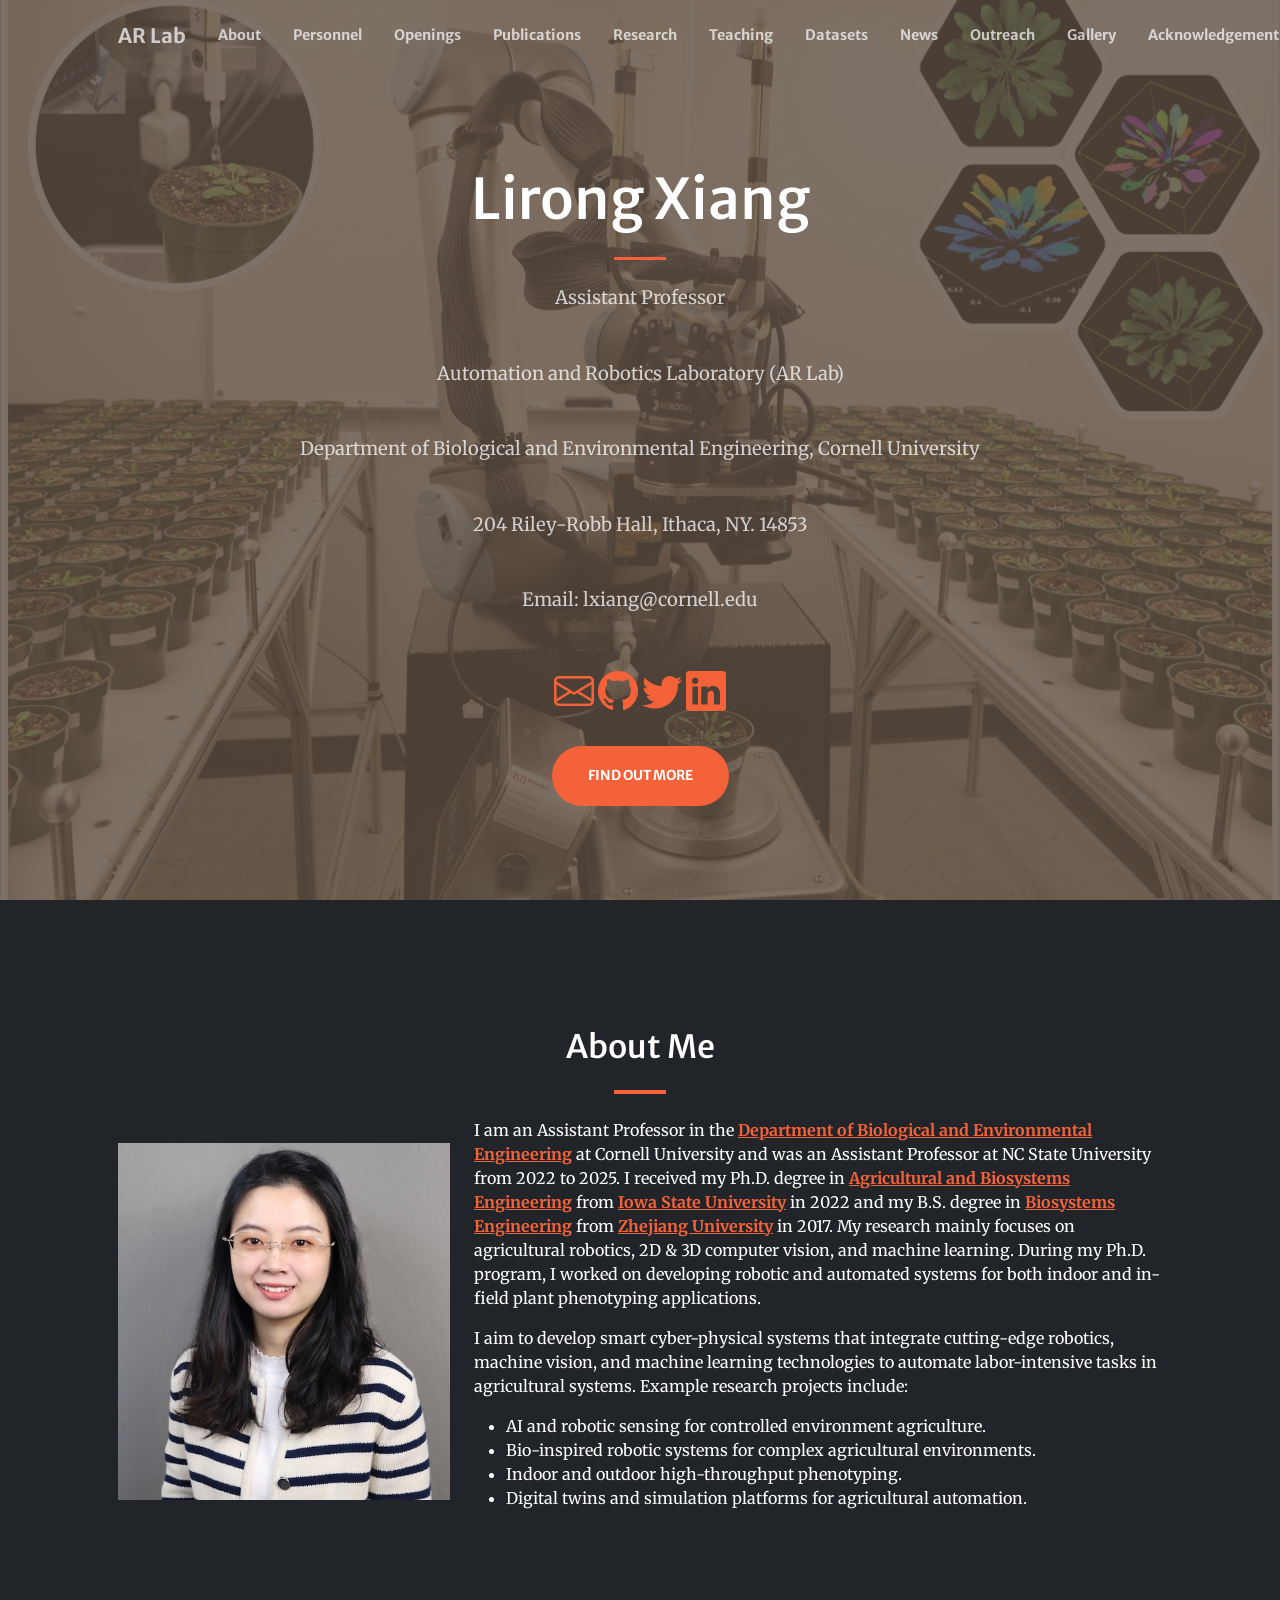
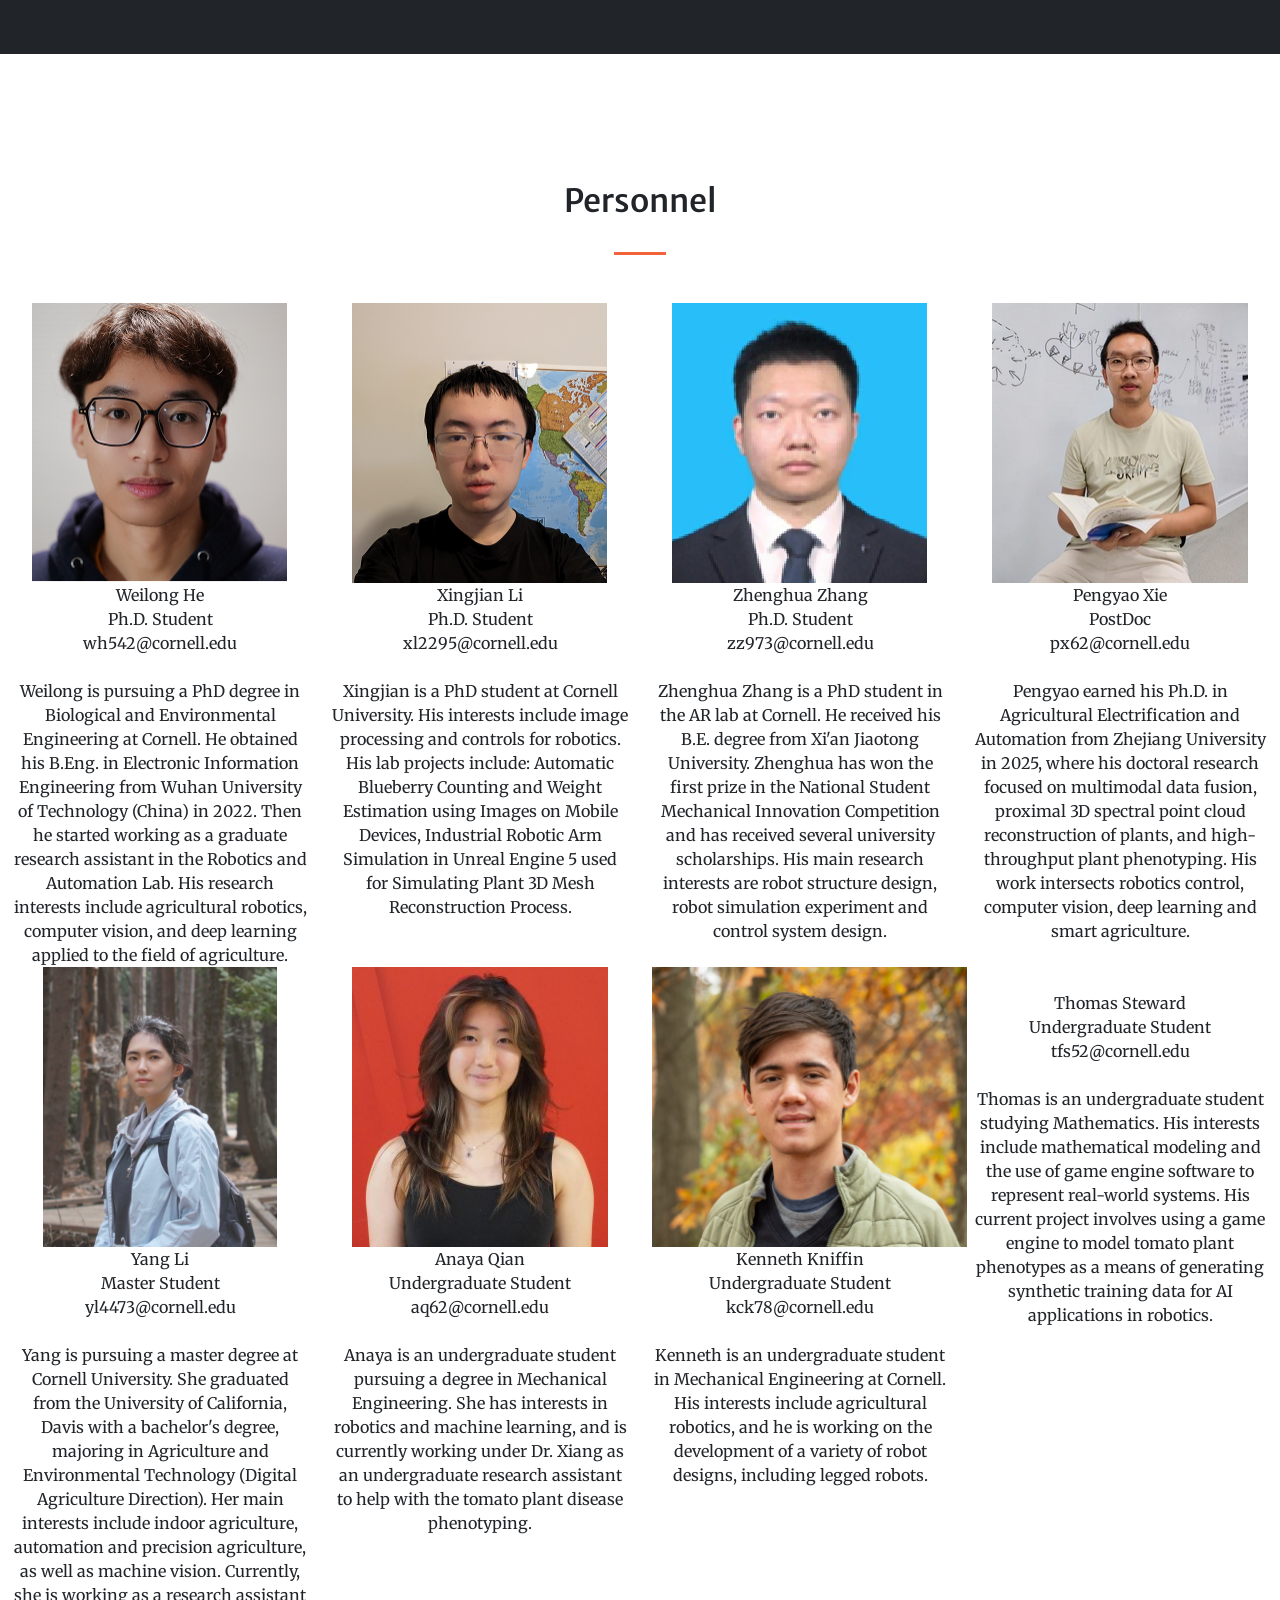
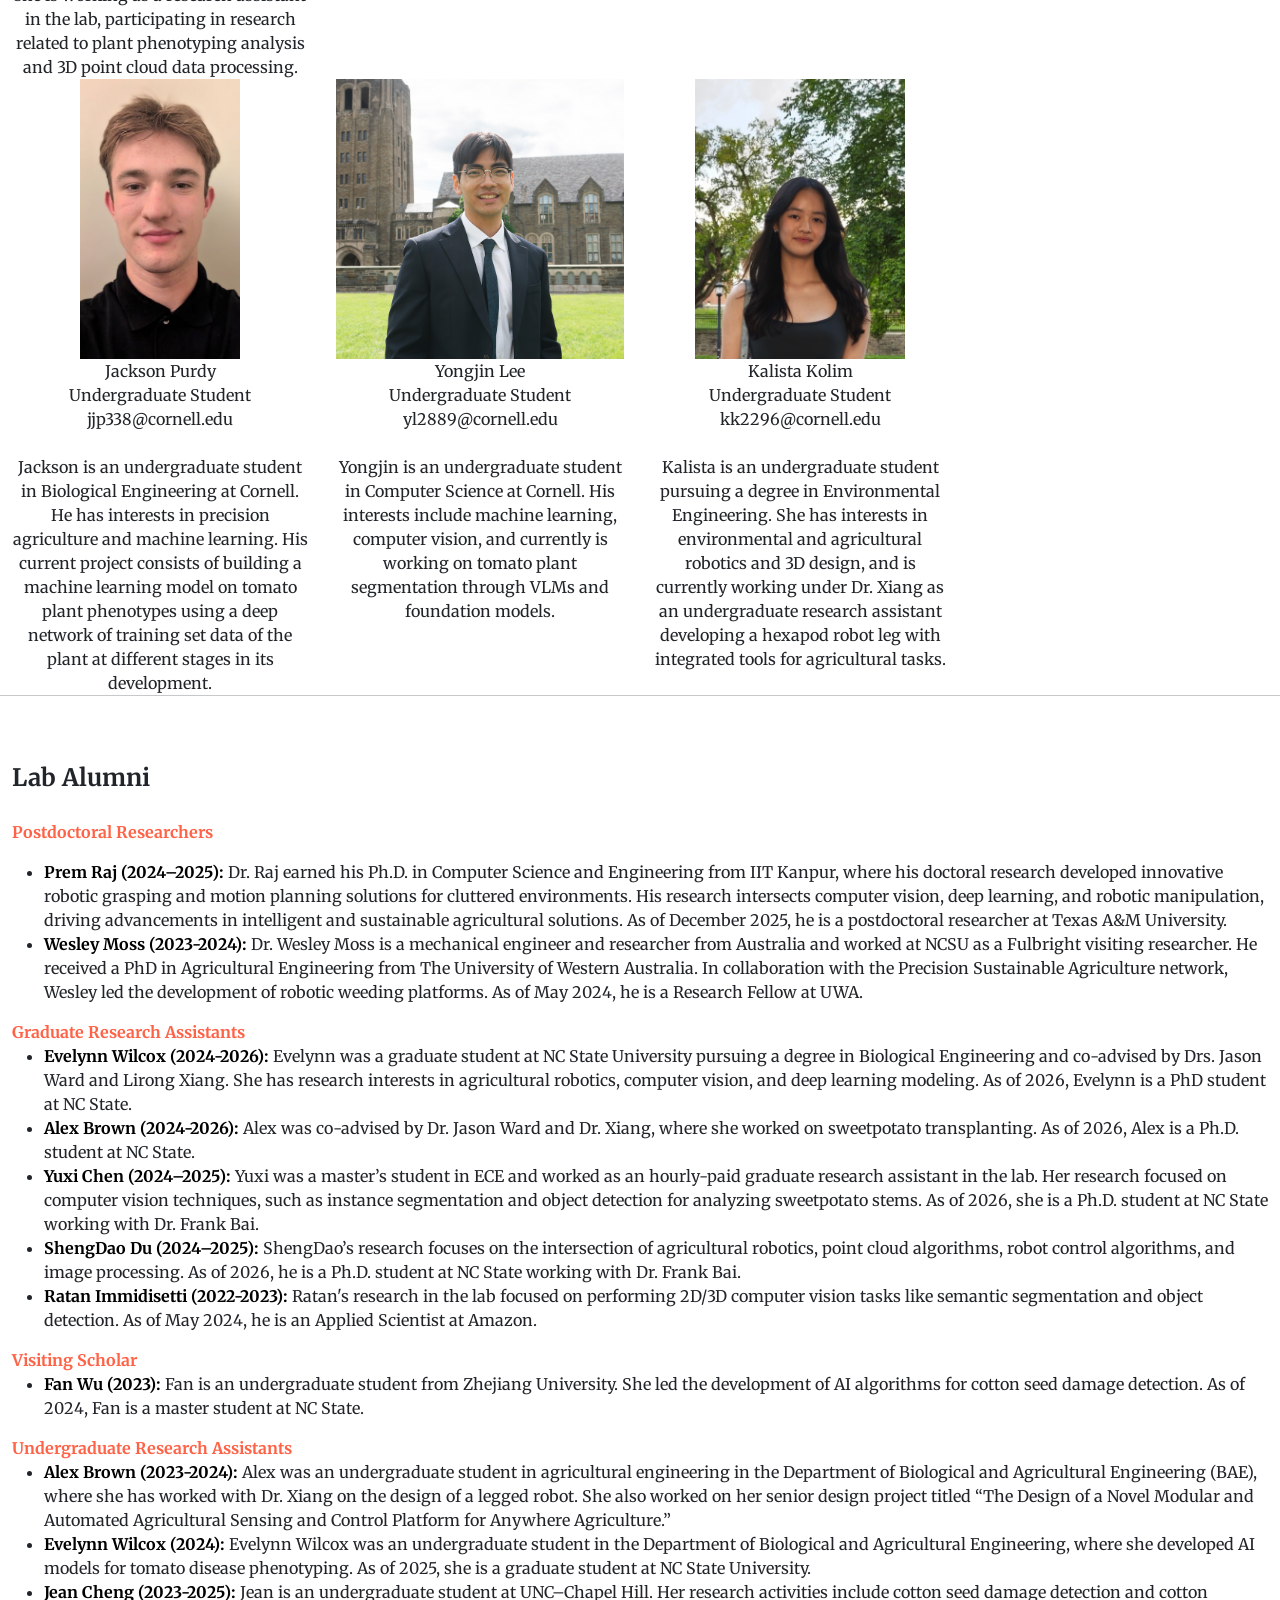
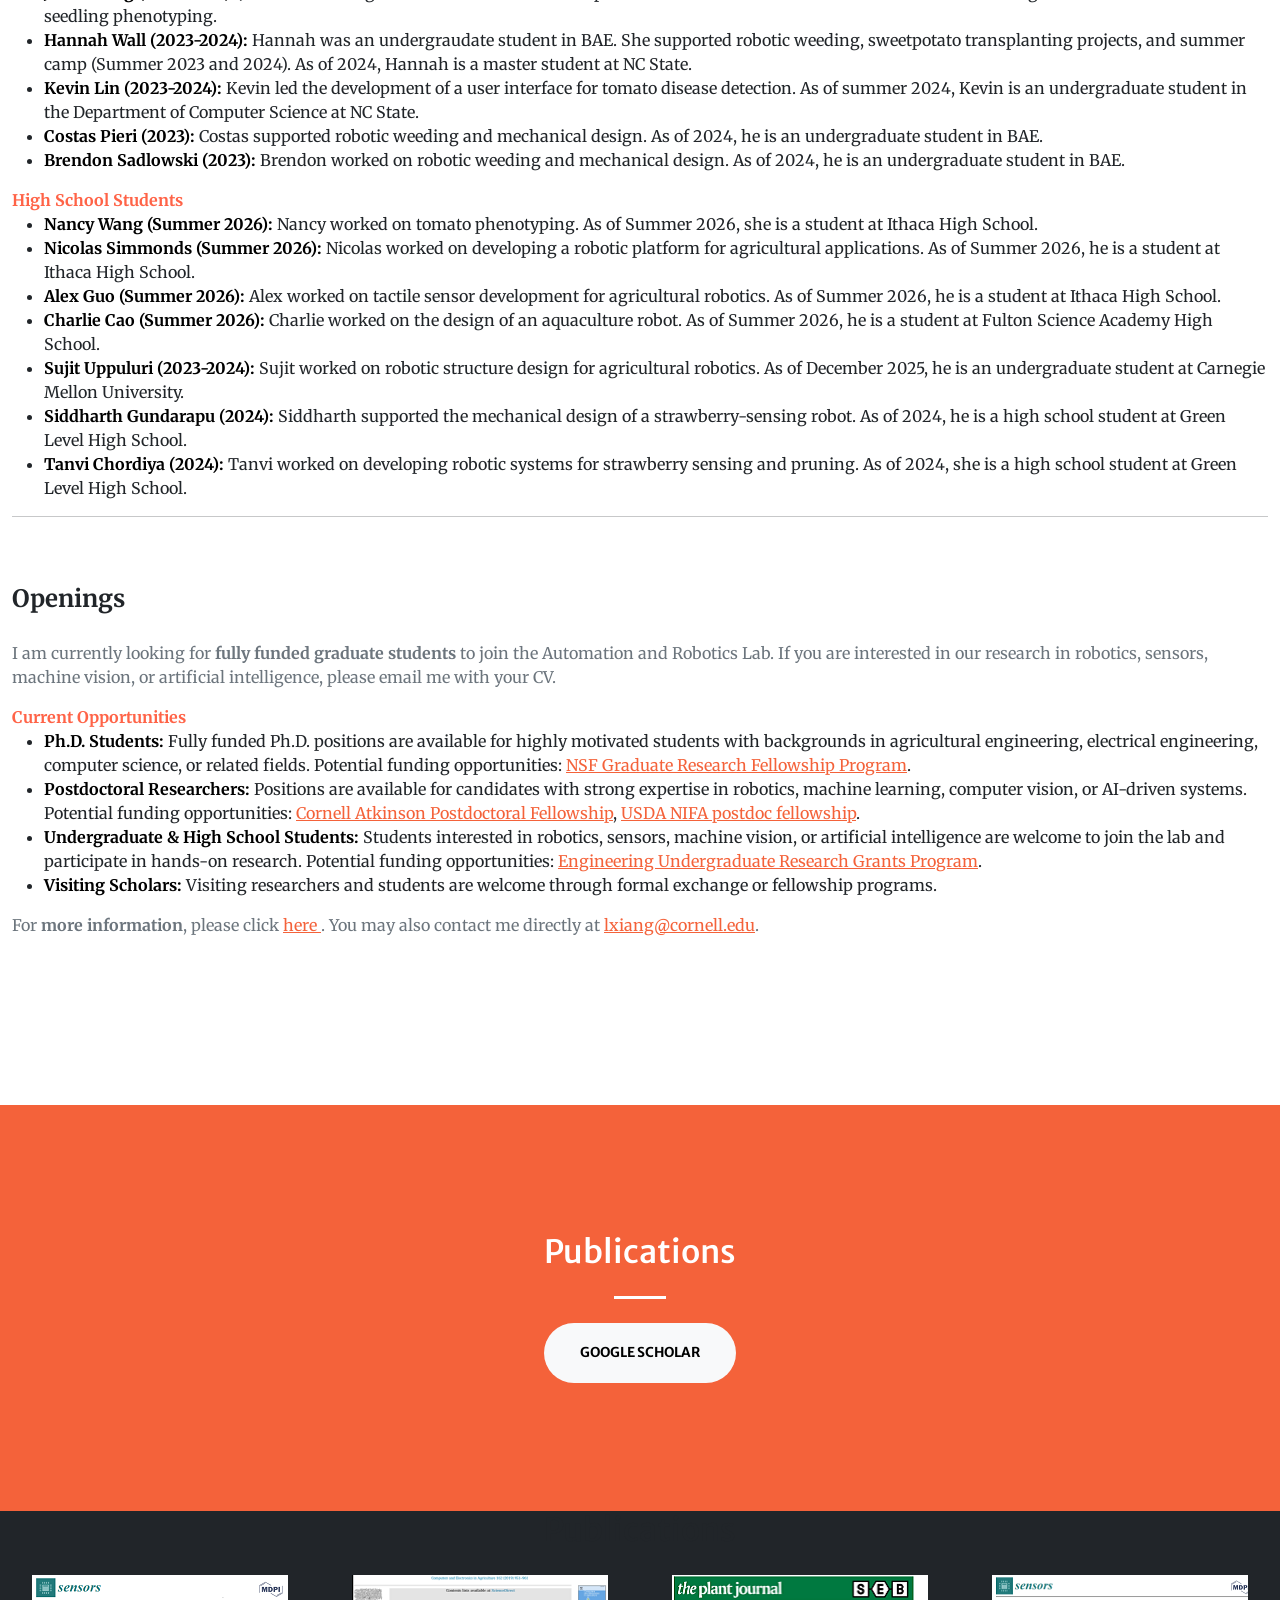
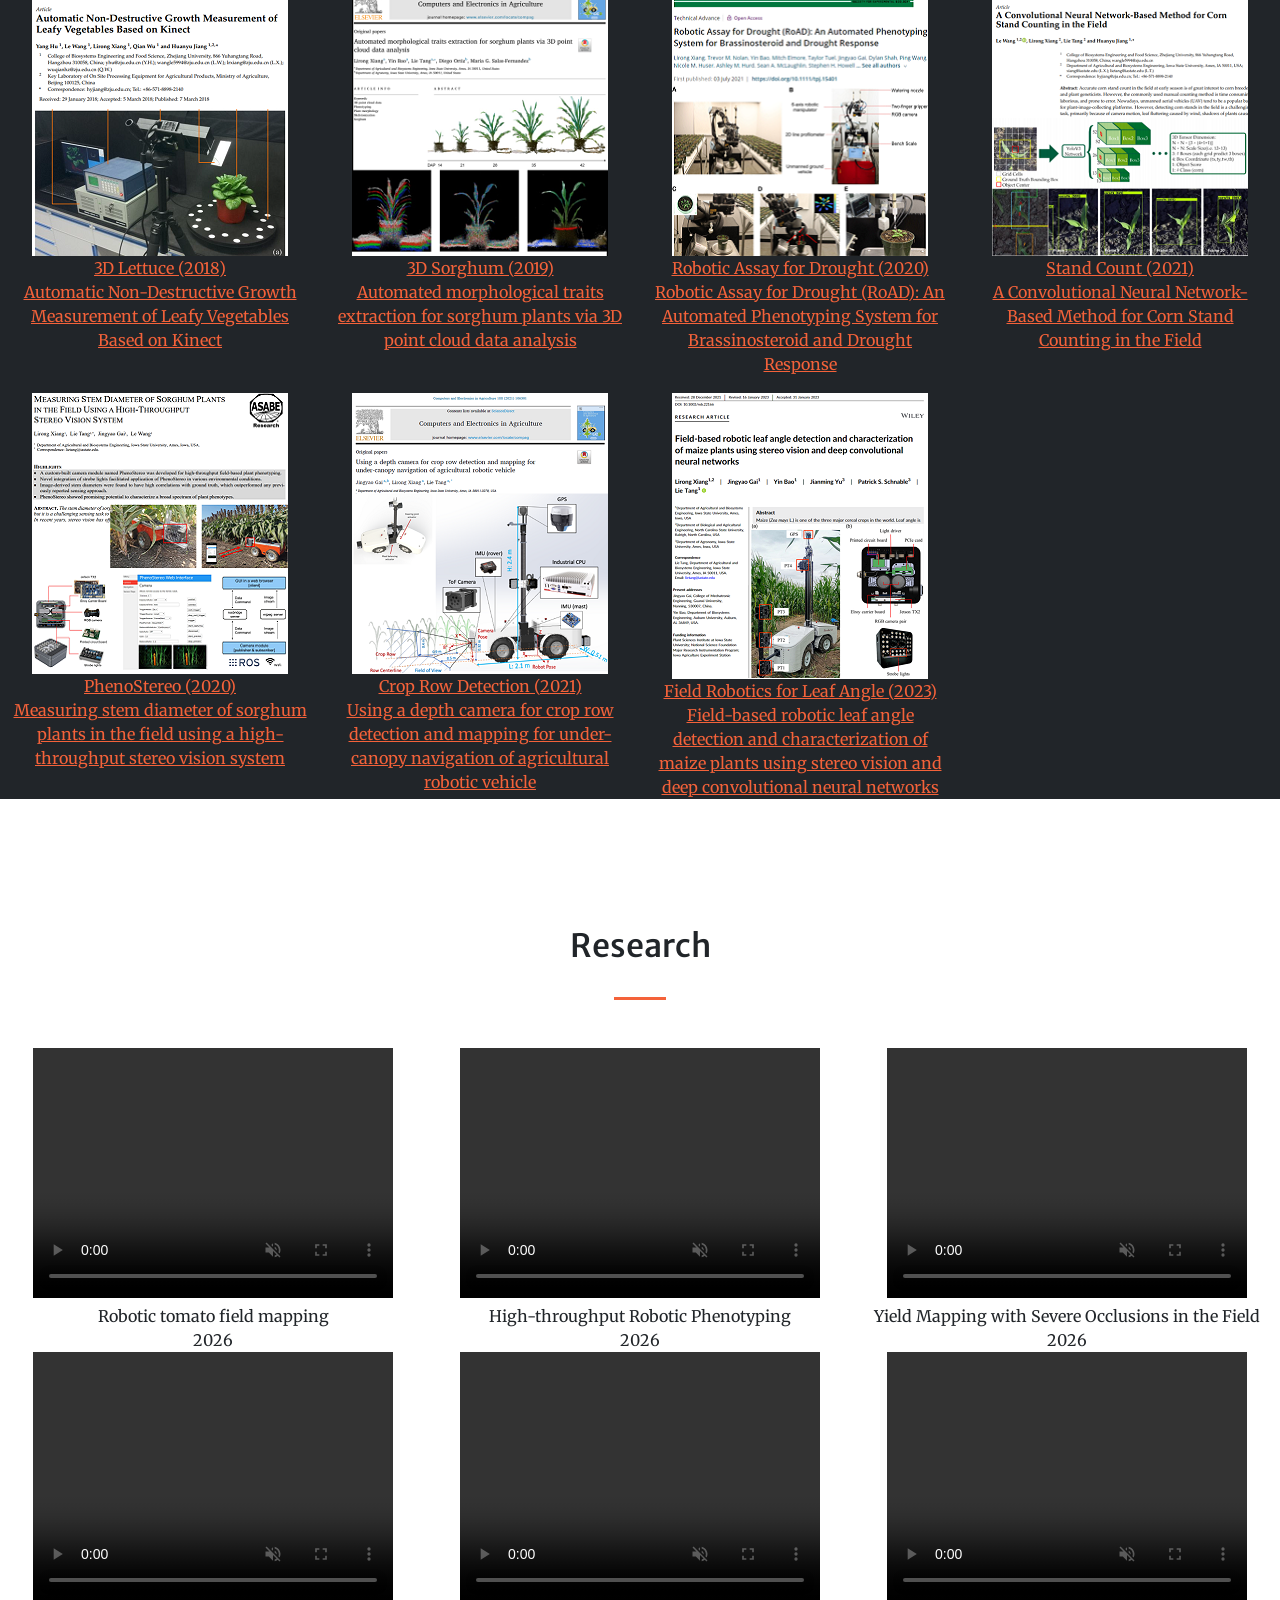
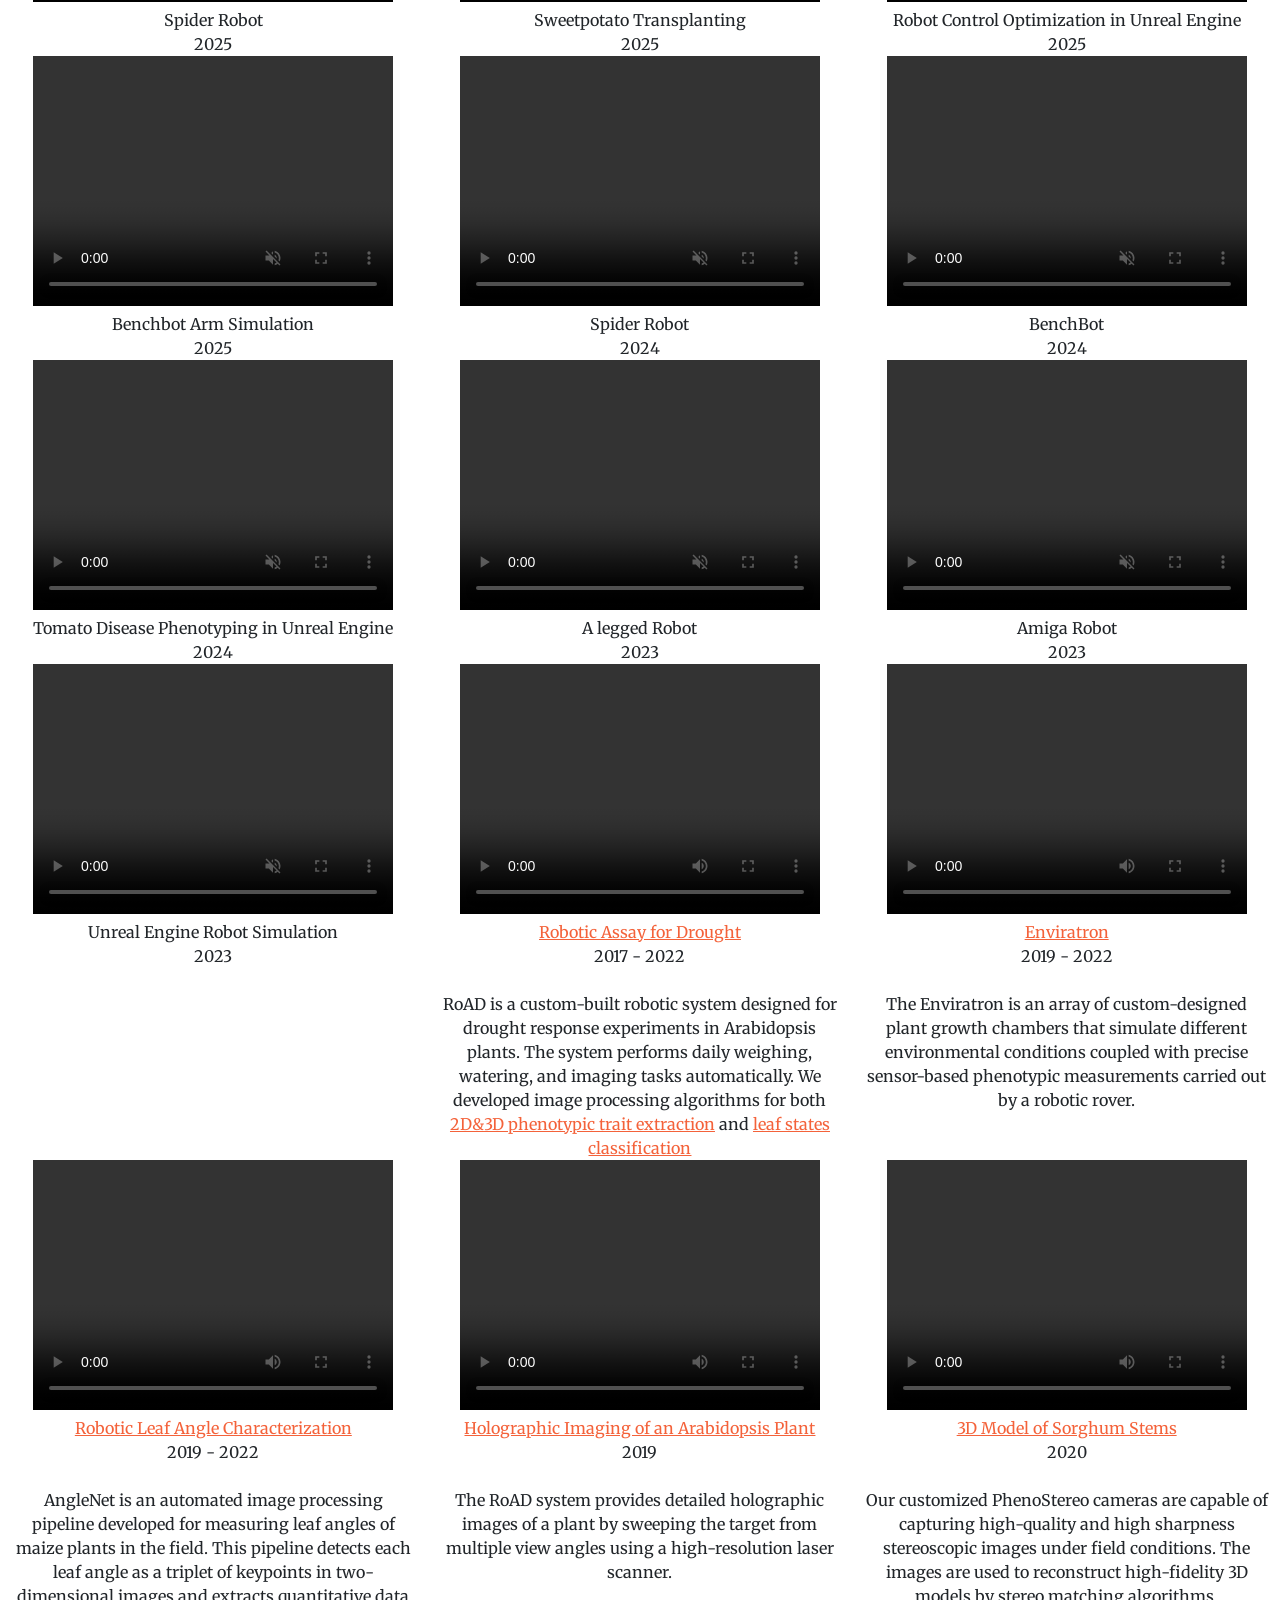
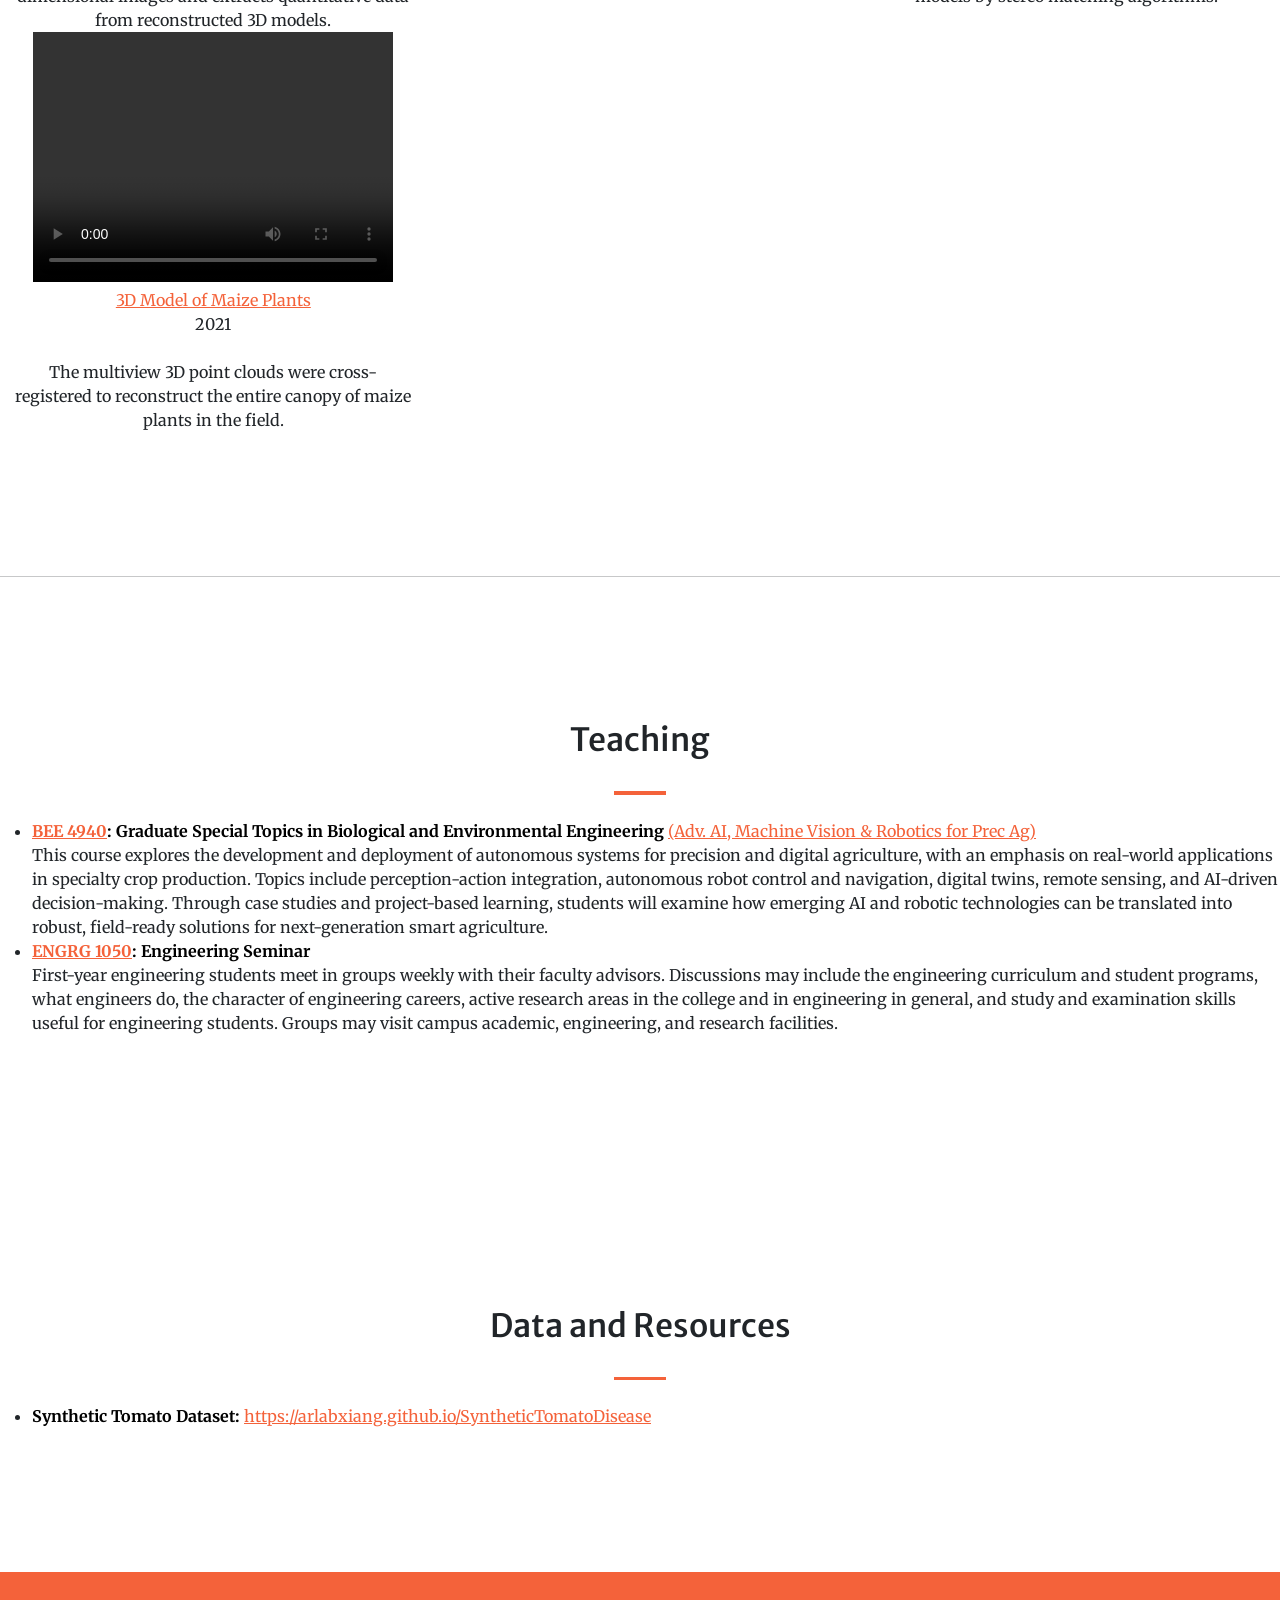
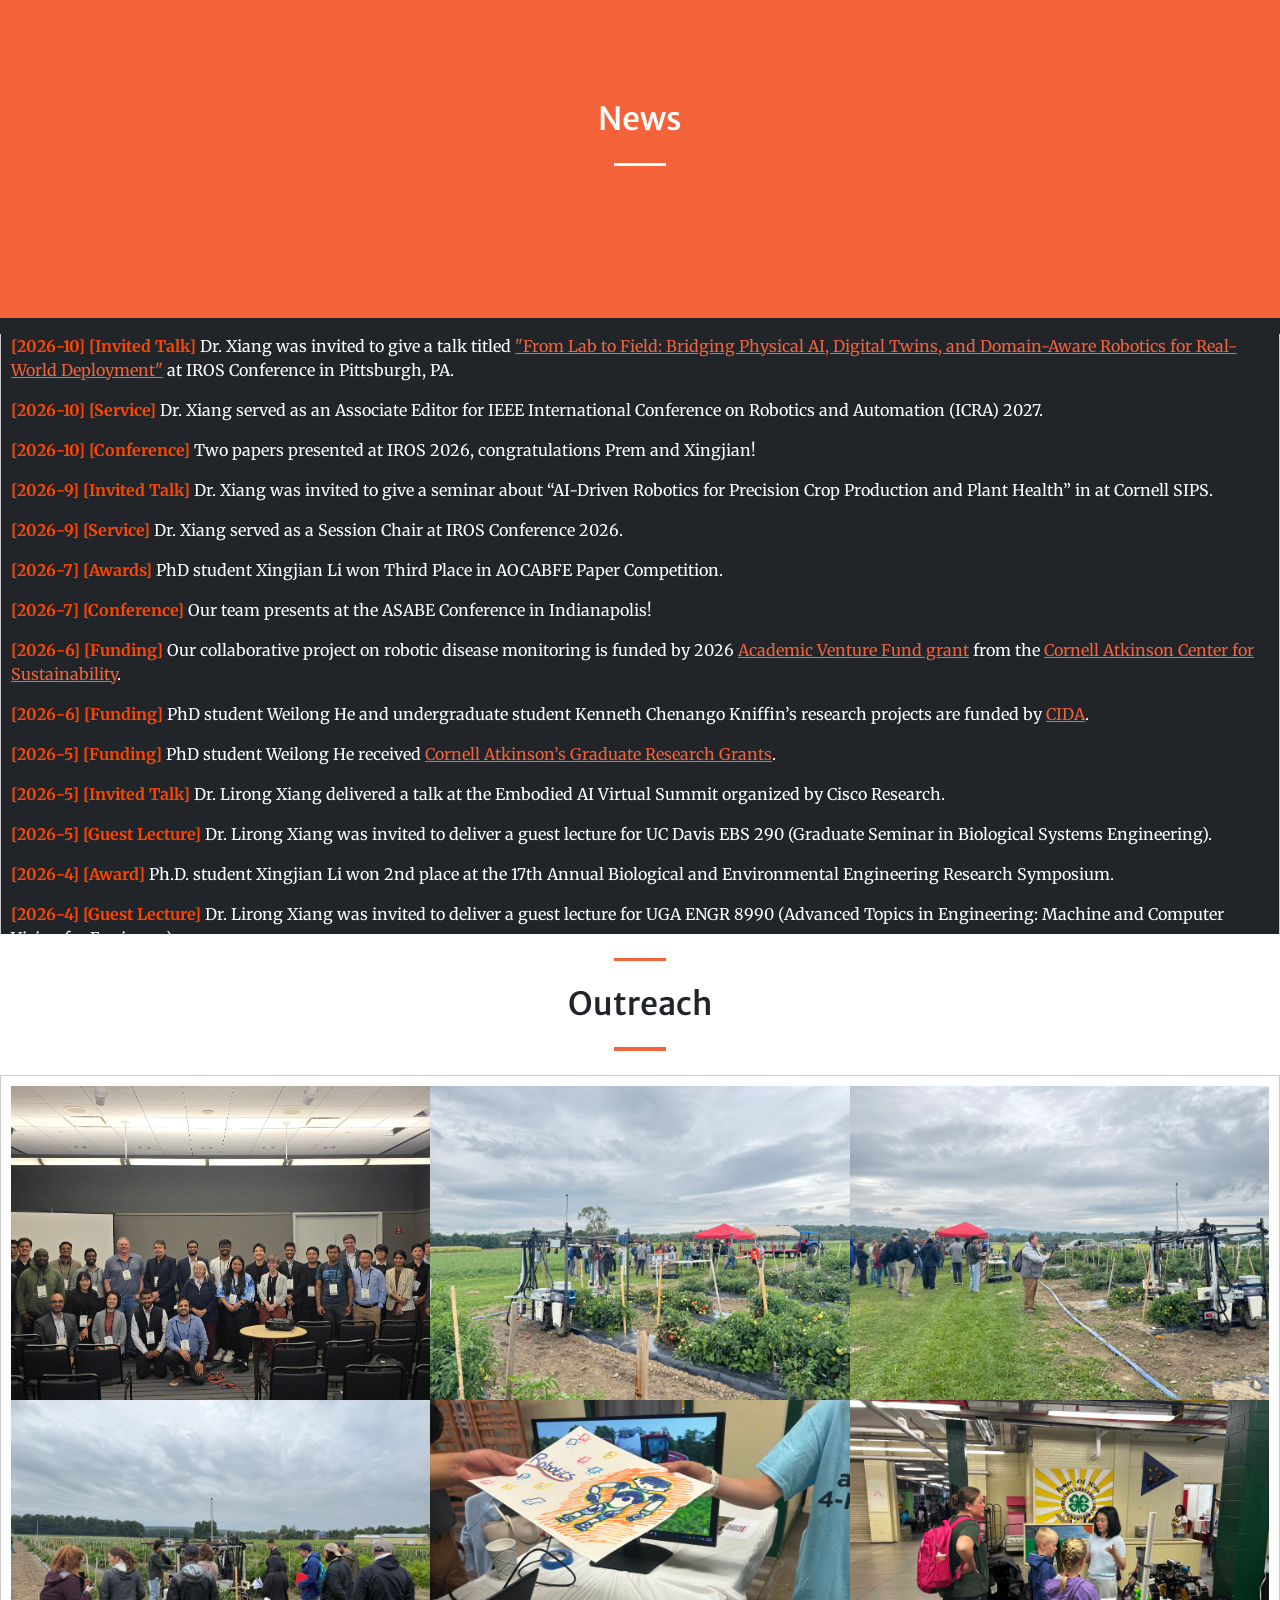
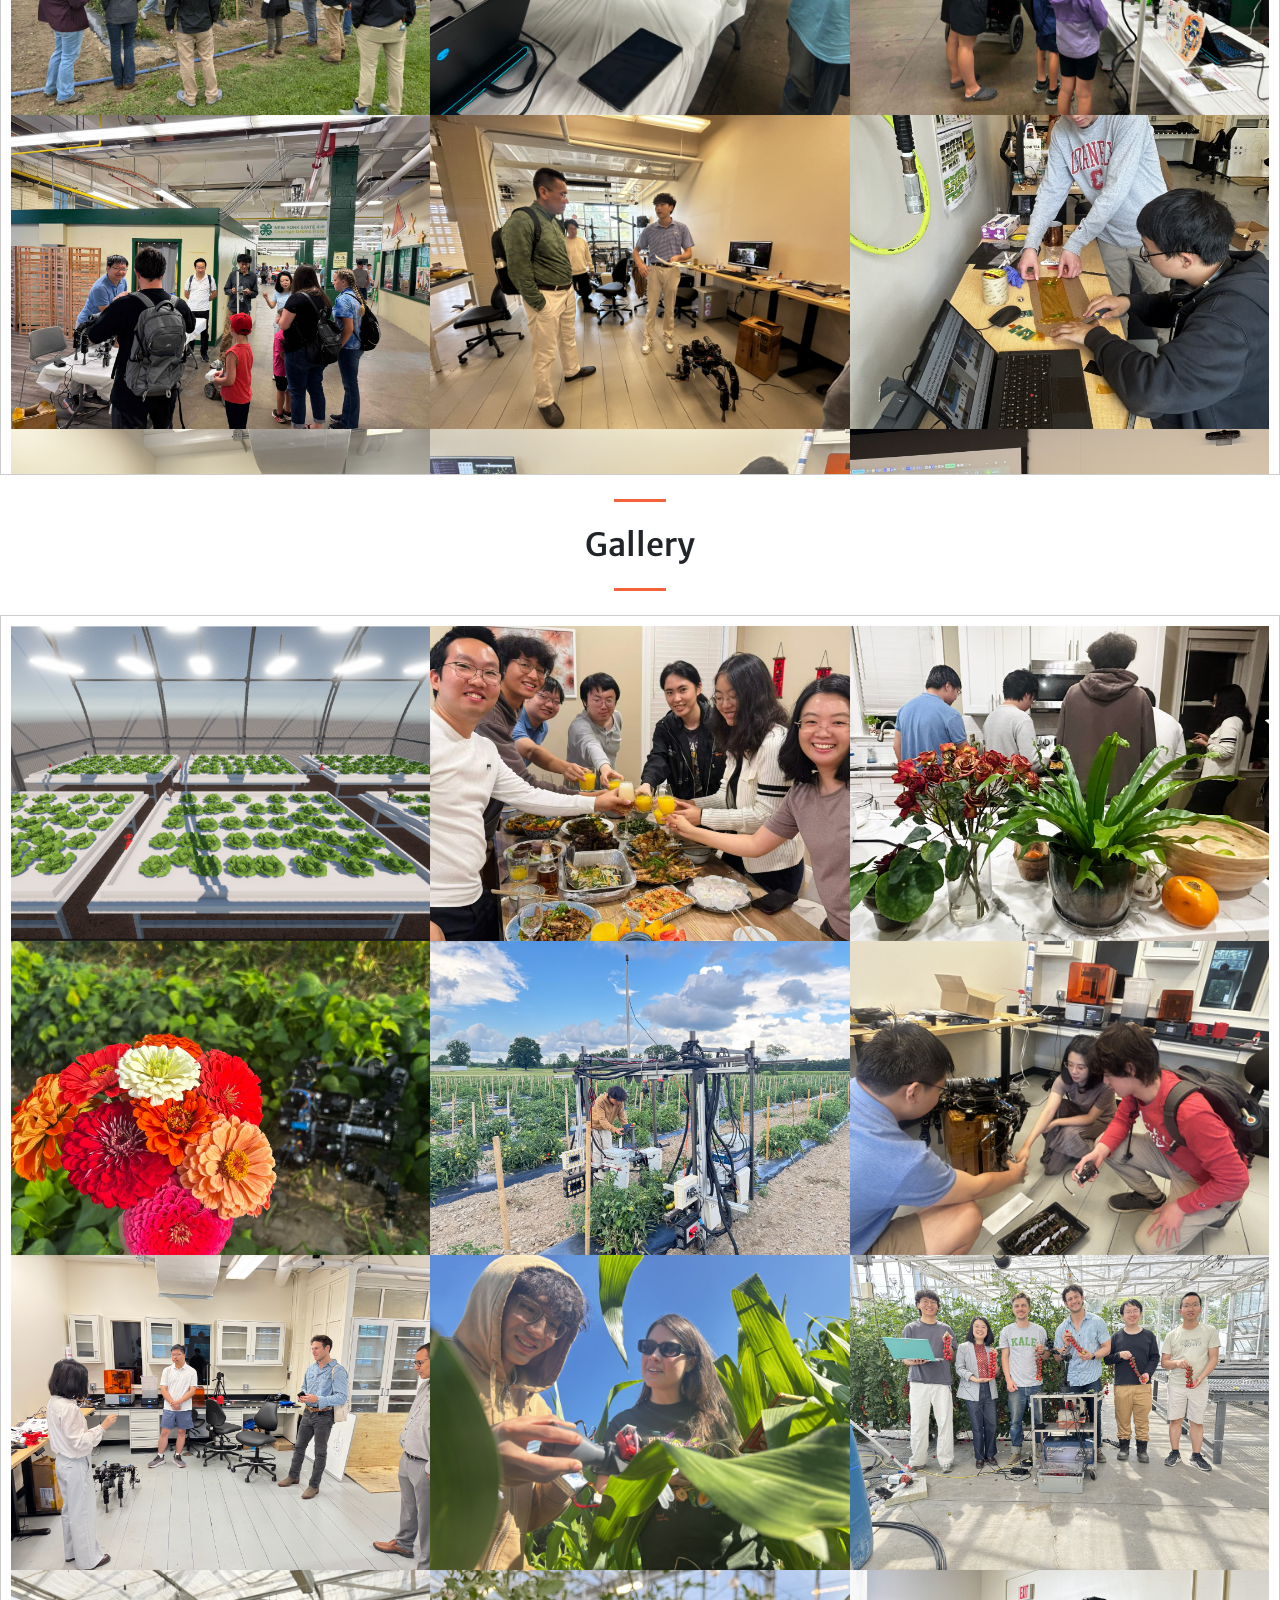
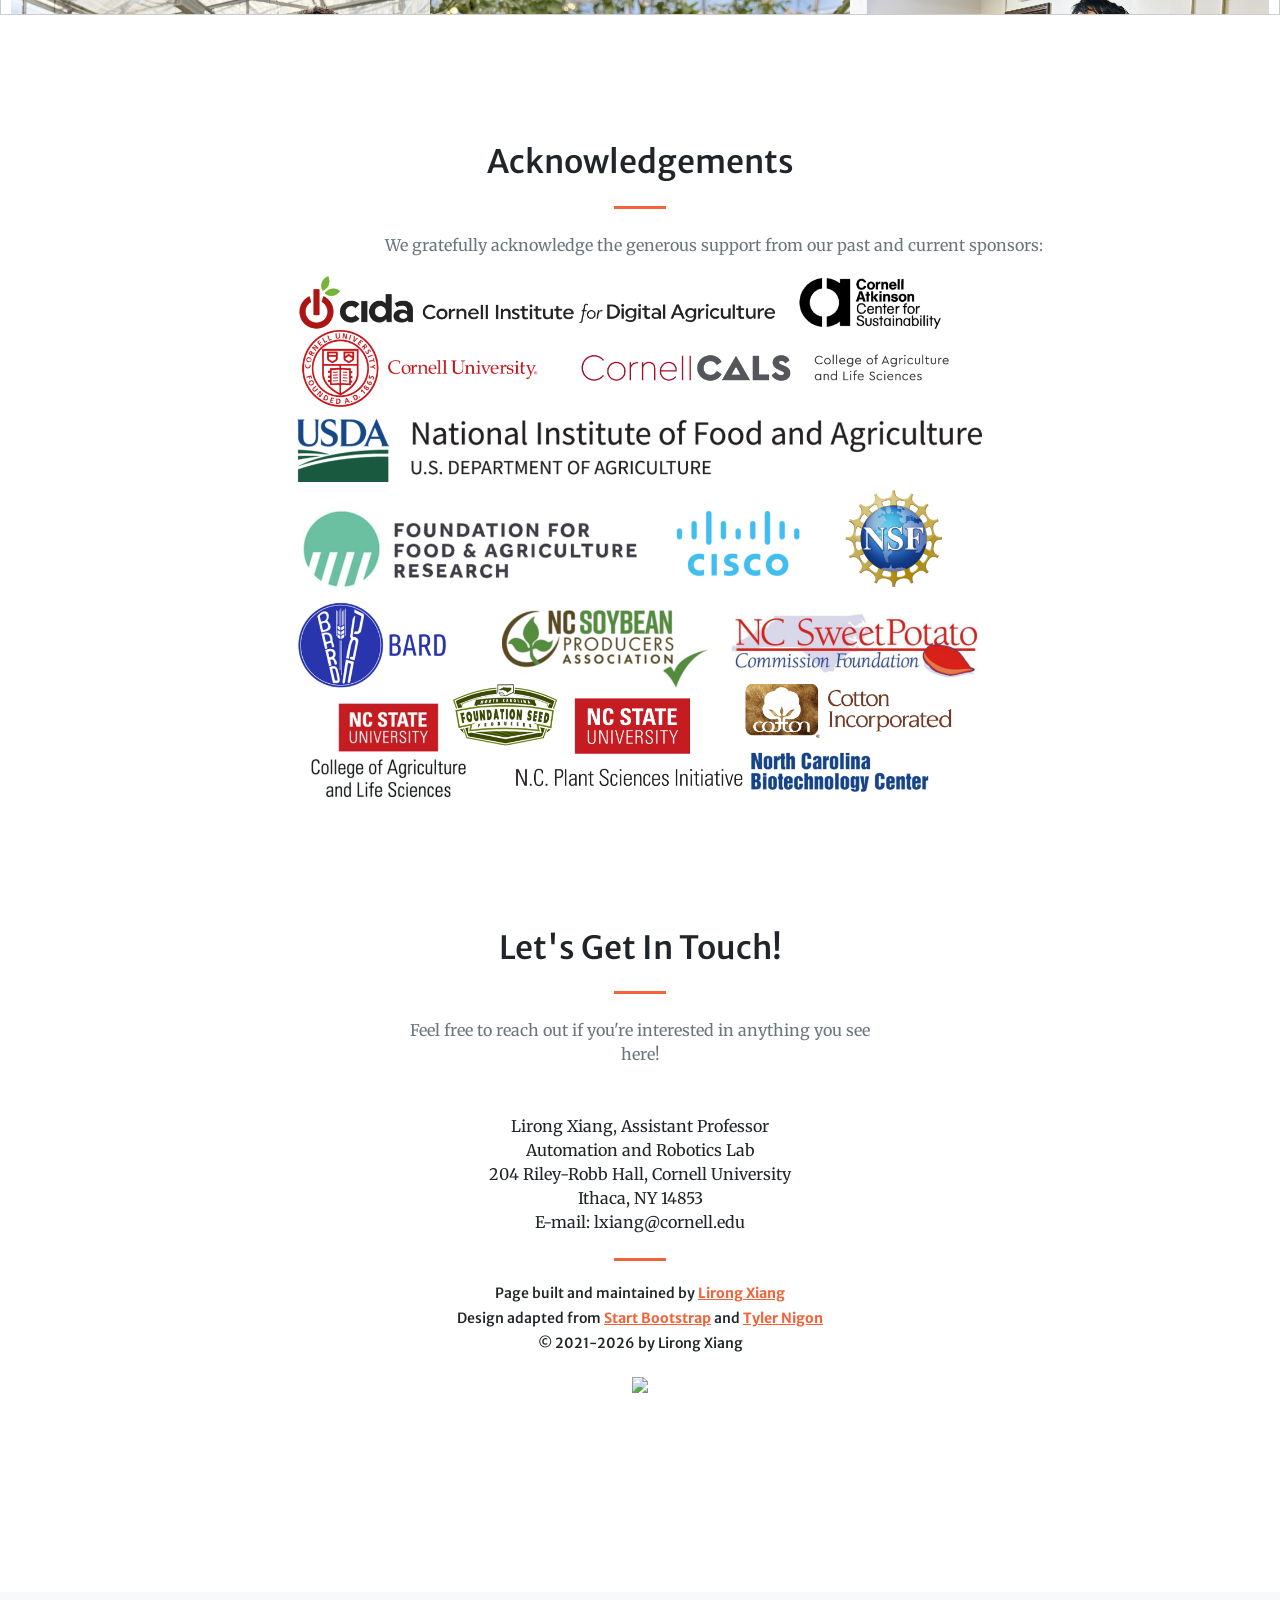
==== index.html @ 0f446cb2 "[ #lxweb ] Fix the visitor tracking component." ====
<!DOCTYPE html>
<html lang="en">
    <head>
        <meta charset="utf-8" />
        <meta name="viewport" content="width=device-width, initial-scale=1, shrink-to-fit=no" />
        <meta name="description" content="" />
        <meta name="author" content="" />
        <title>Creative - Start Bootstrap Theme</title>
        <!-- Favicon-->
        <link rel="icon" type="image/x-icon" href="assets/favicon.ico" />
        <!-- Bootstrap Icons-->
        <link href="https://cdn.jsdelivr.net/npm/bootstrap-icons@1.5.0/font/bootstrap-icons.css" rel="stylesheet" />
        <!-- Google fonts-->
        <link href="https://fonts.googleapis.com/css?family=Merriweather+Sans:400,700" rel="stylesheet" />
        <link href="https://fonts.googleapis.com/css?family=Merriweather:400,300,300italic,400italic,700,700italic" rel="stylesheet" type="text/css" />
        <!-- SimpleLightbox plugin CSS-->
        <link href="https://cdnjs.cloudflare.com/ajax/libs/SimpleLightbox/2.1.0/simpleLightbox.min.css" rel="stylesheet" />
        <!-- Core theme CSS (includes Bootstrap)-->
        <link href="css/styles.css" rel="stylesheet" />
    </head>
    <body id="page-top">
        <!-- Navigation-->
        <nav class="navbar navbar-expand-lg navbar-light fixed-top py-3" id="mainNav">
            <div class="container px-4 px-lg-5">
                <a class="navbar-brand" href="#page-top">AR Lab</a>
                <button class="navbar-toggler navbar-toggler-right" type="button" data-bs-toggle="collapse" data-bs-target="#navbarResponsive" aria-controls="navbarResponsive" aria-expanded="false" aria-label="Toggle navigation"><span class="navbar-toggler-icon"></span></button>
                <div class="collapse navbar-collapse" id="navbarResponsive">
                    <ul class="navbar-nav ms-auto my-2 my-lg-0">
                        <li class="nav-item"><a class="nav-link" href="#about">About</a></li>
                        <li class="nav-item"><a class="nav-link" href="#personnel">Personnel</a></li>
                        <li class="nav-item"><a class="nav-link" href="#openings">Openings</a></li>
                        <li class="nav-item"><a class="nav-link" href="#publications">Publications</a></li>
                        <li class="nav-item"><a class="nav-link" href="#research">Research</a></li>
                        <li class="nav-item"><a class="nav-link" href="#teaching">Teaching</a></li>
                        <li class="nav-item"><a class="nav-link" href="#datasets">Datasets</a></li>
                        <li class="nav-item"><a class="nav-link" href="#news">News</a></li>
                        <li class="nav-item"><a class="nav-link" href="#outreach">Outreach</a></li>
                        <li class="nav-item"><a class="nav-link" href="#portfolio">Gallery</a></li>
                        <li class="nav-item"><a class="nav-link" href="#acknowledgements">Acknowledgements</a></li>
                        <li class="nav-item"><a class="nav-link" href="#contact">Contact</a></li>
                    </ul>
                </div>
            </div>
        </nav>
        <!-- Masthead-->
        <header class="masthead">
            <div class="container px-4 px-lg-5 h-100">
                <div class="row gx-4 gx-lg-5 h-100 align-items-center justify-content-center text-center">
                    <div class="col-lg-8 align-self-end">
                        <h1 class="text-white font-weight-bold">Lirong Xiang</h1>
                        <hr class="divider" />
                    </div>
                    <div class="col-lg-8 align-self-baseline">
                        <p class="text-white-75 mb-5">Assistant Professor</p>
                        <p class="text-white-75 mb-5">Automation and Robotics Laboratory (AR Lab)</p>
                        <p class="text-white-75 mb-5">Department of Biological and Environmental Engineering, Cornell University </p>
                        <p class="text-white-75 mb-5">204 Riley-Robb Hall, Ithaca, NY. 14853 </p>
                        <p class="text-white-75 mb-5">Email: lxiang@cornell.edu </p>

                        <a href="mailto: lxiang@cornell.edu"><i class="bi-envelope  fs-1 text-primary" role="img" aria-label="Mail"></i></a>
                        <a href="https://github.com/ARLabXiang"><i class="bi-github fs-1 text-primary" role="img" aria-label="GitHub"></i></a>
                        <a href="https://twitter.com/XiangLirong"><i class="bi-twitter fs-1 text-primary" role="img" aria-label="Twitter"></i></a>
                        <a href="https://www.linkedin.com/in/lirong-xiang-60b0b1135/"><i class="bi-linkedin fs-1 text-primary" role="img" aria-label="Linkedin"></i></a>
                        <br><br>
                        <a class="btn btn-primary btn-xl" href="#about">Find Out More</a>
                    </div>
                </div>
            </div>
        </header>

        <!-- about-->
        <section class="page-section bg-dark text-white" id="about">
            <div class="container px-4 px-lg-5">
                <h2 class="mb-4 text-center">About Me</h2>
                <hr class="divider" />
                <div class="row align-items-center">
                    <!-- Image Section -->
                    <div class="col-md-4 text-center">
                        <img src="img/about/Xiang Headshot 2024.jpeg" class="img-fluid img-rounded" alt="Lirong Xiang">
                    </div>
                    <!-- Text Section -->
                    <div class="col-md-8 text-left">
                        <p class="text-decoration">I am an Assistant Professor in the

    <b><a href="https://cals.cornell.edu/biological-environmental-engineering">Department of Biological and Environmental Engineering</a></b> at Cornell University and was an Assistant Professor at NC State University from 2022 to 2025.

                            I received my Ph.D. degree in
                            <b><a href="https://www.abe.iastate.edu/">Agricultural and Biosystems Engineering</a></b>
                            from
                            <b><a href="https://www.iastate.edu/">Iowa State University</a></b> in 2022
                            and my B.S. degree in
                            <b><a href="http://www.caefs.zju.edu.cn/english/">Biosystems Engineering</a></b>
                            from
                            <b><a href="https://www.zju.edu.cn/english/">Zhejiang University</a></b> in 2017.
                            My research mainly focuses on agricultural robotics, 2D & 3D computer vision, and machine learning. During my Ph.D. program, I worked on developing robotic and automated systems for both indoor and in-field plant phenotyping applications.
                        </p>
                        <p class="text-decoration">I aim to develop smart cyber-physical systems that integrate cutting-edge robotics, machine vision, and machine learning technologies to automate labor-intensive tasks in agricultural systems. Example research projects include:</p>
                        <ul>
                            <li>AI and robotic sensing for controlled environment agriculture.</li>
                            <li>Bio-inspired robotic systems for complex agricultural environments.</li>
                            <li>Indoor and outdoor high-throughput phenotyping.</li>
                            <li>Digital twins and simulation platforms for agricultural automation.</li>
                        </ul>
                        <!--p
                        <p class="text-decoration">
                            I am looking for fully-funded graduate students.
                            If you are interested in our research, please email me with your CV. Undergraduate and high school students interested in robotics, sensors, machine vision, or artificial intelligence are welcome to join us! Feel free to send me an email at lxiang@cornell.edu! For <b>more information</b>, click <a href="img/about/Cornell Xiang Lab Robotics AI PhD Openings.pdf" target="_blank">here</a>.
                        </p>
                        -->

                    </div>
                </div>
            </div>
                        <!--p
            <div class="container px-4 px-lg-5 text-center">
                <a href="img/about/ResearchAssistantshipNCState.pdf" class="portfolio-box portfolio-box-space center-block" data-toggle="tooltip" title="Research Assistantship NC State Univ">
                <img src="img/about/Picture1.png" width="25%" class="img-responsive img-rounded center-block" alt="ad">
                </a>
            </div>
            -->
        </section>

        <!--
        <section class="page-section bg-dark text-white" id="about">
            <div class="container px-4 px-lg-5 text-center">
                <h2 class="mb-4 text-center">About Me</h2>
                <hr class="divider" />
                <img src="img/about/Xiang Headshot 2024.jpeg" class="img-responsive img-rounded center-block"  alt="Lirong Xiang">
            </div>
            <div class="container px-4 px-lg-5 text-left">
                <hr class="divider" />
                <p class="text-decoration text-left">I am an Assistant Professor at
                <b><a href="https://www.ncsu.edu/">North Carolina State University,</b></a>
                <b><a href="https://www.bae.ncsu.edu/">Biological and Agricultural Engineering Department</b></a>. I received my Ph.D. degree in
                <b><a href="https://www.abe.iastate.edu/">Agricultural and Biosystems Engineering </b></a>
                from
                <b><a href="https://www.iastate.edu/">Iowa State University</b></a>
                under the supervision of Dr. Lie Tang and my B.S. degree in
                <b><a href="http://www.caefs.zju.edu.cn/english/">Biosystems Engineering</b></a>
                from
                <b><a href="https://www.zju.edu.cn/english/">Zhejiang University.</b></a>
                My research mainly focuses on agricultural robotics, 2D & 3D computer vision, and machine learning. During my Ph.D. program, I have worked on developing robotic and automated systems for both indoor and in-field plant phenotyping applications.</p>

                <p class="text-decoration">I aim to develop smart cyber-physical systems that integrate cutting-edge robotics, machine vision, and machine learning technologies to automate labor-intensive tasks in agricultural systems. My research at NCSU include:
                <ul>
                    <li>Developing robotic platforms for weeding, transplanting, and selective harvesting. </li>
                    <li>Combining ground and aerial robots for in-situ and non-invasive crop sensing. </li>
                    <li>Adopting AI and robotics tools for precision livestock management. </li>
                </p>
                </ul>

                <p class="text-decoration">I am looking for <mark>a postdoctoral researcher and fully-funded Ph.D. students</mark>. If you are interested in our research, please email me with your CV. Undergraduate and high school students interested in robotics, sensors, machine vision, or artificial intelligence are welcome to join us! Feel free to send me an email at lxiang@cornell.edu!</p>

                <p class="text-decoration">Students with backgrounds in Agricultural Engineering, Computer Engineering, Electrical Engineering, Mechanical Engineering, or other closely related disciplines are welcome to apply. Successful candidates are expected to have relevant experiences and interests in one or more of the following areas: </p>
                <ul>
                    <li>Robotics (UGV, UAV, etc.), sensing, and control (Robot Operating System)</li>
                    <li>Programming skills (C++, Python, Matlab, etc.) </li>
                    <li>Computer vision (2D&3D imaging, hyperspectral, thermal, etc.)</li>
                    <li>Machine learning (PyTorch, TensorFlow, Keras, etc.)</li>
                    <li>Mechanical design (SOLIDWORKS, AutoCAD, etc.)</li>
                    <li>Electrical design (e.g., Altium Designer)</li>
                </ul>
            </div>

        </section>
        -->

        <!--personnel section-->
        <section class="page-section" id="personnel">
            <div class="container-fluid">
                <div class="row no-gutter text-center">
                  <h2 class="section-heading section-heading-small-space">Personnel</h2>
                  <hr class="divider" />
                  <div class="row no-gutter text-center">
                    <div class="col-lg-12 text-center">
                      <a href="https://github.com/lr-xiang"><i class="fab fa-github fa-3x fa-fw" data-toggle="tooltip" title="Github"></i></a>
                    </div>
                  </div>
                  <br>

                    <!-- weilong-->
                    <div class="col-lg-3 col-sm-4">
                        <img src="img/personnel/weilong.png" class="img-responsive" alt="" height="280">
                        <div class="portfolio-box-caption">
                            <div class="portfolio-box-caption-content">
                                <div class="project-category text-faded">
                                    Weilong He
                                </div>

                            </div>
                        </div>
                        <!--
                        Master Student (2023.1 - 2023. 12) <br>
                        Ph.D. Student (2024.1 - present) <br> -->
                        Ph.D. Student <br>
                        wh542@cornell.edu <br>
                        <br>Weilong is pursuing a PhD degree in Biological and Environmental Engineering at
                        Cornell. He obtained his B.Eng. in Electronic Information Engineering
                        from Wuhan University of Technology (China) in 2022. Then he started working as a
                        graduate research assistant in the Robotics and Automation Lab. His research interests
                        include agricultural robotics, computer vision, and deep learning applied to the field
                        of agriculture.
                    </div>

                    <div class="col-lg-3 col-sm-4">
                        <img src="img/personnel/xingjianli.png" class="img-responsive" alt="" height="280">
                        <div class="portfolio-box-caption">
                            <div class="portfolio-box-caption-content">
                                <div class="project-category text-faded">
                                    Xingjian Li
                                </div>

                            </div>
                        </div>

                        <!--
                        Undergrad Student (2022.8-2024.7) <br>
                        Ph.D. Student (2024.7 - present) <br> -->
                        Ph.D. Student <br>
                        xl2295@cornell.edu <br>
                        <br>
                        Xingjian is a PhD student at Cornell University. His interests include image processing and controls for robotics. His lab projects include: Automatic Blueberry Counting and Weight Estimation using Images on Mobile Devices, Industrial Robotic Arm Simulation in Unreal Engine 5 used for Simulating Plant 3D Mesh Reconstruction Process.
                    </div>
                    <div class="col-lg-3 col-sm-4">
                        <img src="img/personnel/zhenghuazhang.png" class="img-responsive" alt="" height="280">
                        <div class="portfolio-box-caption">
                            <div class="portfolio-box-caption-content">
                                <div class="project-category text-faded">
                                    Zhenghua Zhang
                                </div>

                            </div>
                        </div>


                        Ph.D. Student <br> zz973@cornell.edu
                        <br>
                        <br>
                        Zhenghua Zhang is a PhD student in the AR lab at Cornell. He received his B.E. degree from Xi'an Jiaotong University. Zhenghua has won the first prize in the National Student Mechanical Innovation Competition and has received several university scholarships. His main research interests are robot structure design, robot simulation experiment and control system design.
                    </div>
                    <!--
                    <div class="col-lg-3 col-sm-4">
                            <img src="img/personnel/Ratan.png" class="img-responsive" alt="">
                            <div class="portfolio-box-caption">
                                <div class="portfolio-box-caption-content">
                                    <div class="project-category text-faded">
                                        Ratan Immidisetti
                                    </div>

                                </div>
                            </div>

                        </a>

                        Graduate Research Assistant <br> rimmidi@ncsu.edu
                        <br>
                        <br>
                        Ratan is a Master of Computer Science and Graduate Researcher in the Crop and Soil Sciences Department of NCSU. Formerly worked in the field of Artificial Intelligence at Amazon, Hewlett-Packard R&D, and Accenture. Ratan's research in the lab focuses on performing 2D/3D computer vision tasks like semantic segmentation and object detection.
                    </div>
                    -->
                    <div class="col-lg-3 col-sm-4">
                        <img src="img/personnel/pengyao.jpg" class="img-responsive" alt="" height="280">
                        <div class="portfolio-box-caption">
                            <div class="portfolio-box-caption-content">
                                <div class="project-category text-faded">
                                    Pengyao Xie
                                </div>

                            </div>
                        </div>

                        PostDoc <br> px62@cornell.edu
                        <br>
                        <br>
                         Pengyao earned his Ph.D. in Agricultural Electrification and Automation from Zhejiang University in 2025, where his doctoral research focused on multimodal data fusion, proximal 3D spectral point cloud reconstruction of plants, and high-throughput plant phenotyping. His work intersects robotics control, computer vision, deep learning and smart agriculture.
                    </div>

                    <div class="col-lg-3 col-sm-4">
                        <img src="img/personnel/yang_li.jpeg" class="img-responsive" alt="" height="280">
                        <div class="portfolio-box-caption">
                            <div class="portfolio-box-caption-content">
                                <div class="project-category text-faded">
                                    Yang Li
                                </div>

                            </div>
                        </div>

                        Master Student <br> yl4473@cornell.edu
                        <br>
                        <br>
                        Yang is pursuing a master degree at Cornell University. She graduated from the University of California, Davis with a bachelor's degree, majoring in Agriculture and Environmental Technology (Digital Agriculture Direction). Her main interests include indoor agriculture, automation and precision agriculture, as well as machine vision. Currently, she is working as a research assistant in the lab, participating in research related to plant phenotyping analysis and 3D point cloud data processing.
                    </div>

                    <div class="col-lg-3 col-sm-4">
                        <img src="img/personnel/standard_photo_Anaya.jpg" class="img-responsive" alt="" height="280">
                        <div class="portfolio-box-caption">
                            <div class="portfolio-box-caption-content">
                                <div class="project-category text-faded">
                                    Anaya Qian
                                </div>

                            </div>
                        </div>

                        Undergraduate Student <br> aq62@cornell.edu
                        <br>
                        <br>
                        Anaya is an undergraduate student pursuing a degree in Mechanical Engineering. She has interests in robotics and machine learning, and is currently working under Dr. Xiang as an undergraduate research assistant to help with the tomato plant disease phenotyping.
                    </div>

                    <div class="col-lg-3 col-sm-4">
                        <img src="img/personnel/Kenneth.png" class="img-responsive" alt="" height="280">
                        <div class="portfolio-box-caption">
                            <div class="portfolio-box-caption-content">
                                <div class="project-category text-faded">
                                    Kenneth Kniffin
                                </div>

                            </div>
                        </div>

                        Undergraduate Student <br> kck78@cornell.edu
                        <br>
                        <br>
                        Kenneth is an undergraduate student in Mechanical Engineering at Cornell. His interests include agricultural robotics, and he is working on the development of a variety of robot designs, including legged robots.
                    </div>

                    <div class="col-lg-3 col-sm-4">
                        <img src="img/personnel/Steward_Thomas.jpg" class="img-responsive" alt="" height="280">
                        <div class="portfolio-box-caption">
                            <div class="portfolio-box-caption-content">
                                <div class="project-category text-faded">
                                    Thomas Steward
                                </div>

                            </div>
                        </div>

                        Undergraduate Student <br> tfs52@cornell.edu
                        <br>
                        <br>
                        Thomas is an undergraduate student studying Mathematics. His interests include mathematical modeling and the use of game engine software to represent real-world systems. His current project involves using a game engine to model tomato plant phenotypes as a means of generating synthetic training data for AI applications in robotics.
                    </div>

                    <div class="col-lg-3 col-sm-4">
                        <img src="img/personnel/jackson_purdy.jpg" class="img-responsive" alt="" height="280">
                        <div class="portfolio-box-caption">
                            <div class="portfolio-box-caption-content">
                                <div class="project-category text-faded">
                                    Jackson Purdy
                                </div>

                            </div>
                        </div>
                        Undergraduate Student <br> jjp338@cornell.edu
                        <br>
                        <br>
                        Jackson is an undergraduate student in Biological Engineering at Cornell. He has interests in precision agriculture and machine learning. His current project consists of building a machine learning model on tomato plant phenotypes using a deep network of training set data of the plant at different stages in its development.
                    </div>

                    <div class="col-lg-3 col-sm-4">
                        <img src="img/personnel/yongjin_lee.png" class="img-responsive" alt="" height="280">
                        <div class="portfolio-box-caption">
                            <div class="portfolio-box-caption-content">
                                <div class="project-category text-faded">
                                    Yongjin Lee
                                </div>

                            </div>
                        </div>
                        Undergraduate Student <br> yl2889@cornell.edu
                        <br>
                        <br>
                        Yongjin is an undergraduate student in Computer Science at Cornell. His interests include machine learning, computer vision, and currently is working on tomato plant segmentation through VLMs and foundation models.
                    </div>

                    <div class="col-lg-3 col-sm-4">
                        <img src="img/personnel/kalista_kolim.png" class="img-responsive" alt="" height="280">
                        <div class="portfolio-box-caption">
                            <div class="portfolio-box-caption-content">
                                <div class="project-category text-faded">
                                    Kalista Kolim
                                </div>

                            </div>
                        </div>
                        Undergraduate Student <br> kk2296@cornell.edu
                        <br>
                        <br>
                        Kalista is an undergraduate student pursuing a degree in Environmental Engineering. She has interests in environmental and agricultural robotics and 3D design, and is currently working under Dr. Xiang as an undergraduate research assistant developing a hexapod robot leg with integrated tools for agricultural tasks.
                    </div>

<!--                    <div class="col-lg-3 col-sm-4">-->
<!--                        <img src="img/personnel/yuxi.jpeg" class="img-responsive" alt="" height="280">-->
<!--                        <div class="portfolio-box-caption">-->
<!--                            <div class="portfolio-box-caption-content">-->
<!--                                <div class="project-category text-faded">-->
<!--                                    Yuxi Chen-->
<!--                                </div>-->

<!--                            </div>-->
<!--                        </div>-->

<!--                        Graduate Research Assistant <br> ychen289@ncsu.edu-->
<!--                        <br>-->
<!--                        <br>-->
<!--                        Yuxi is a master student in Electrical and Computer Engineering at NC State University. She received her B.Eng. in Electronic Science and Technology from Wuhan University of Technology in 2022. Her current project focuses on computer vision, such as instance segmentation and object detection to analyze sweet potato stems. Her research interests include computer vision and computer parallel architecture.-->
<!--                    </div>-->

<!--                    <div class="col-lg-3 col-sm-4">-->
<!--                        <img src="img/personnel/ShengdaoDu.jpg" class="img-responsive" alt="" height="280">-->
<!--                        <div class="portfolio-box-caption">-->
<!--                            <div class="portfolio-box-caption-content">-->
<!--                                <div class="project-category text-faded">-->
<!--                                    Shengdao Du-->
<!--                                </div>-->

<!--                            </div>-->
<!--                        </div>-->

<!--                        Ph.D. Student <br> sdu6@ncsu.edu-->
<!--                        <br>-->
<!--                        <br>-->
<!--                        ShengDao Du received his Bachelor's degree in Electrical Engineering from Chang Gung University in 2019. In 2023, he earned his Master degree from the Institute of Electrical Engineering at National Taiwan University. ShengDao's research focuses on the intersection of agricultural robotics, point cloud algorithms, robot control algorithms, and image processing. At NCSU, he intends to further explore these areas and develop applications related to UGVs.-->
<!--                    </div>-->

<!--                    <div class="col-lg-3 col-sm-4">-->
<!--                        <img src="img/personnel/evelynn.jpg" class="img-responsive" alt="" height="280">-->
<!--                        <div class="portfolio-box-caption">-->
<!--                            <div class="portfolio-box-caption-content">-->
<!--                                <div class="project-category text-faded">-->
<!--                                    Evelynn Wilcox-->
<!--                                </div>-->

<!--                            </div>-->
<!--                        </div>-->

<!--                        Master Student <br> emwilco2@ncsu.edu-->
<!--                        <br>-->
<!--                        <br>-->
<!--                        Evelynn is a graduate student at NC State University pursuing a degree in Biological Engineering. She has research interests in agricultural robotics, computer vision, and deep learning modeling. Her research currently focuses on developing datasets and deep learning algorithms for tomato plant disease phenotyping.-->
<!--                    </div>-->

                    <hr class="primary">  <!-- an empty line-->

                    <div class="project-category text-faded text-left" style="text-align: left;">

                        <p class="text-decoration text-left" style="text-align: left;">

                        <style>
                          .alumni-title {
                            font-weight: bold;
                            font-size: 1.5em; /* Adjust size as needed */
                          }
                          .highlight {
                            font-weight: bold;
                            color: black; /* Tomato color, adjust as needed */
                          }
                          .highlight1 {
                            font-weight: bold;
                            color: #ff6347; /* Tomato color, adjust as needed */
                          }

                        </style>

                        <br>
                        <br>

                        <span class="alumni-title">Lab Alumni</span><br><br>

                        <!-- postdoc-->
                        <span class="highlight1">Postdoctoral Researchers</span><br>
                        <ul>
                        <li><span class="highlight">Prem Raj (2024–2025):</span> Dr. Raj earned his Ph.D. in Computer Science and Engineering from IIT Kanpur, where his doctoral research developed innovative robotic grasping and motion planning solutions for cluttered environments. His research intersects computer vision, deep learning, and robotic manipulation, driving advancements in intelligent and sustainable agricultural solutions. As of December 2025, he is a postdoctoral researcher at Texas A&M University. </li>

                        <li><span class="highlight"> Wesley Moss (2023-2024):</span> Dr. Wesley Moss is a mechanical engineer and researcher from Australia and worked at NCSU as a Fulbright visiting researcher. He received a PhD in Agricultural Engineering from The University of Western Australia. In collaboration with the Precision Sustainable Agriculture network, Wesley led the development of robotic weeding platforms. As of May 2024, he is a Research Fellow at UWA.</li>
                        </ul>

                        <!-- graduate-->
                        <span class="highlight1">Graduate Research Assistants</span><br>
                        <ul>
                            <li><span class="highlight">Evelynn Wilcox (2024-2026):</span> Evelynn was a graduate
                                student at NC State University pursuing a degree in Biological Engineering and
                                co-advised by Drs. Jason Ward and Lirong Xiang. She has research interests in
                                agricultural robotics, computer vision, and deep learning modeling. As of 2026, Evelynn
                                is a PhD student at NC State.</li>
                            <li><span class="highlight">Alex Brown (2024-2026):</span> Alex was co-advised by Dr. Jason
                                Ward and Dr. Xiang, where she worked on sweetpotato transplanting. As of 2026, Alex is
                                a Ph.D. student at NC State.</li>
                            <li><span class="highlight">Yuxi Chen (2024–2025):</span> Yuxi was a master’s student in ECE
                                and worked as an hourly-paid graduate research assistant in the lab. Her research
                                focused on computer vision techniques, such as instance segmentation and object
                                detection for analyzing sweetpotato stems. As of 2026, she is a Ph.D. student at NC
                                State working with Dr. Frank Bai.</li>
                            <li><span class="highlight">ShengDao Du (2024–2025):</span> ShengDao’s research focuses on
                                the intersection of agricultural robotics, point cloud algorithms, robot control
                                algorithms, and image processing. As of 2026, he is a Ph.D. student at NC State working
                                with Dr. Frank Bai.</li>
                            <li><span class="highlight">Ratan Immidisetti (2022-2023):</span> Ratan's research in the
                                lab focused on performing 2D/3D computer vision tasks like semantic segmentation and
                                object detection. As of May 2024, he is an Applied Scientist at Amazon.</li>
                        </ul>

                        <!-- visiting-->
                        <span class="highlight1">Visiting Scholar</span><br>
                        <ul>
                        <li><span class="highlight">Fan Wu (2023):</span> Fan is an undergraduate student from Zhejiang University. She led the development of AI algorithms for cotton seed damage detection. As of 2024, Fan is a master student at NC State.</li>
                        </ul>

                        <!-- undergrad-->
                        <span class="highlight1">Undergraduate Research Assistants</span><br>
                        <ul>
                            <li><span class="highlight">Alex Brown (2023-2024):</span> Alex was an undergraduate student in agricultural engineering in the Department of Biological and Agricultural Engineering (BAE), where she has worked with Dr. Xiang on the design of a legged robot. She also worked on her senior design project titled “The Design of a Novel Modular and Automated Agricultural Sensing and Control Platform for Anywhere Agriculture.”</li>
                            <li><span class="highlight">Evelynn Wilcox (2024):</span> Evelynn Wilcox was an undergraduate student in the Department of Biological and Agricultural Engineering, where she developed AI models for tomato disease phenotyping. As of 2025, she is a graduate student at NC State University.</li>
                            <li><span class="highlight">Jean Cheng (2023-2025):</span> Jean is an undergraduate student at UNC–Chapel Hill. Her research activities include cotton seed damage detection and cotton seedling phenotyping.</li>
                            <li><span class="highlight">Hannah Wall (2023-2024):</span> Hannah was an undergraudate student in BAE. She supported robotic weeding, sweetpotato transplanting projects, and summer camp (Summer 2023 and 2024). As of 2024, Hannah is a master student at NC State.</li>
                            <li><span class="highlight">Kevin Lin (2023-2024):</span> Kevin led the development of a user interface for tomato disease detection. As of summer 2024, Kevin is an undergraduate student in the Department of Computer Science at NC State.</li>
                            <li><span class="highlight">Costas Pieri (2023):</span> Costas supported robotic weeding and mechanical design. As of 2024, he is an undergraduate student in BAE.</li>
                            <li><span class="highlight">Brendon Sadlowski (2023):</span> Brendon worked on robotic weeding and mechanical design. As of 2024, he is an undergraduate student in BAE.</li>
                        </ul>

                        <!-- high school students-->
                        <span class="highlight1">High School Students</span><br>
                        <ul>
                          <li>
                            <span class="highlight">Nancy Wang (Summer 2026):</span>
                            Nancy worked on tomato phenotyping. As of Summer 2026, she is a student at Ithaca High School.
                          </li>

                          <li>
                            <span class="highlight">Nicolas Simmonds (Summer 2026):</span>
                            Nicolas worked on developing a robotic platform for agricultural applications. As of Summer 2026, he is a student at Ithaca High School.
                          </li>

                          <li>
                            <span class="highlight">Alex Guo (Summer 2026):</span>
                            Alex worked on tactile sensor development for agricultural robotics. As of Summer 2026, he is a student at Ithaca High School.
                          </li>

                          <li>
                            <span class="highlight">Charlie Cao (Summer 2026):</span>
                            Charlie worked on the design of an aquaculture robot. As of Summer 2026, he is a student at Fulton Science Academy High School.
                          </li>

                          <li>
                            <span class="highlight">Sujit Uppuluri (2023-2024):</span>
                            Sujit worked on robotic structure design for agricultural robotics. As of December 2025, he is an undergraduate student at Carnegie Mellon University.
                          </li>

                          <li><span class="highlight">Siddharth Gundarapu (2024):</span> Siddharth supported the mechanical design of a strawberry-sensing robot. As of 2024, he is a high school student at Green Level High School.</li>

                          <li><span class="highlight">Tanvi Chordiya (2024):</span> Tanvi worked on developing robotic systems for strawberry sensing and pruning. As of 2024, she is a high school student at Green Level High School.</li>
                        </ul>
                        <hr class="primary">  <!-- an empty line-->

        <!-- Openings section-->
                        <br><br>
                        <span class="alumni-title" id="openings">Openings</span><br><br>

                        <p class="text-muted">
                        I am currently looking for <b>fully funded graduate students</b> to join the Automation
                        and Robotics Lab. If you are interested in our research in robotics, sensors, machine
                        vision, or artificial intelligence, please email me with your CV.
                        </p>

                        <span class="highlight1">Current Opportunities</span><br>
                        <ul>
                            <li>
                                <span class="highlight">Ph.D. Students:</span>
                                Fully funded Ph.D. positions are available for highly motivated students with
                                backgrounds in agricultural engineering, electrical engineering, computer science, or
                                related fields. Potential funding opportunities:
                                <a href="https://www.nsf.gov/funding/initiatives/grfp">NSF Graduate Research Fellowship
                                Program</a>.
                            </li>

                            <li>
                                <span class="highlight">Postdoctoral Researchers:</span>
                                Positions are available for candidates with strong expertise in robotics, machine
                                learning, computer vision, or AI-driven systems.  Potential funding opportunities:
                                <a href="https://www.atkinson.cornell.edu/cornell-atkinson-postdocs-rfp/">
                                    Cornell Atkinson Postdoctoral Fellowship</a>,
                                <a href="https://www.nifa.usda.gov/grants/funding-opportunities/agriculture-food-research-initiative-education-workforce-development">
                                    USDA NIFA postdoc fellowship</a>.
                            </li>

                            <li>
                                <span class="highlight">Undergraduate & High School Students:</span>
                                Students interested in robotics, sensors, machine vision, or artificial intelligence are
                                welcome to join the lab and participate in hands-on research. Potential funding
                                opportunities: <a href="https://www.duffield.cornell.edu/undergraduate-research/funding-your-research/">
                                Engineering Undergraduate Research Grants Program</a>.
                            </li>

                            <li>
                                <span class="highlight">Visiting Scholars:</span>
                                Visiting researchers and students are welcome through formal exchange or
                                fellowship programs.
                            </li>
                        </ul>

                        <p class="text-muted">
                        For <b>more information</b>, please click
                        <a href="img/about/Cornell Xiang Lab Robotics AI PhD Openings.pdf" target="_blank">
                        here
                        </a>.
                        You may also contact me directly at
                        <a href="mailto:lxiang@cornell.edu">lxiang@cornell.edu</a>.
                        </p>

                        <br>
                    </div>
                </div>
            </div>
        </section>


        <!-- Publications section-->
        <section class="page-section bg-primary" id="publications">
            <div class="container px-4 px-lg-5">
                <div class="row gx-4 gx-lg-5 justify-content-center">
                    <div class="col-lg-8 text-center">
                        <h2 class="text-white mt-0">Publications</h2>
                        <hr class="divider divider-light" />
                        <a class="btn btn-light btn-xl" href="https://scholar.google.com/citations?user=m7Z9x5gAAAAJ&hl=en">Google Scholar</a>
                    </div>
                </div>
            </div>
        </section>


        <section class="section-heading-space bg-dark">
            <div class="container-fluid">
                <div class="row no-gutter text-center">
                  <h2 class="section-heading section-heading-small-space">Publications</h2>
                  <hr class="primary">

            <!-- <p class="text-decoration">Peer-reviewed publications</p> -->
                    <div class="col-lg-3 col-sm-4">
                        <a href="https://www.mdpi.com/1424-8220/18/3/806" class="portfolio-box" data-toggle="tooltip" title="Click to go to publisher page">
                            <img src="img/portfolio/publications/lettuce.png" class="img-responsive" alt="">
                            <div class="portfolio-box-caption">
                                <div class="portfolio-box-caption-content">
                                    <div class="project-category text-faded">
                                        3D Lettuce (2018)
                                    </div>
                                    <div class="project-name">
                                        Automatic Non-Destructive Growth Measurement of Leafy Vegetables Based on Kinect
                                    </div>
                                </div>
                            </div>
                        </a>
                    </div>

                    <div class="col-lg-3 col-sm-4">
                        <a href="https://www.sciencedirect.com/science/article/pii/S0168169919301462" class="portfolio-box" data-toggle="tooltip" title="Click to go to publisher page">
                            <img src="img/portfolio/publications/sorghum.png" class="img-responsive" alt="">
                            <div class="portfolio-box-caption">
                                <div class="portfolio-box-caption-content">
                                    <div class="project-category text-faded">
                                        3D Sorghum (2019)
                                    </div>
                                    <div class="project-name">
                                        Automated morphological traits extraction for sorghum plants via 3D point cloud data analysis
                                    </div>
                                </div>
                            </div>
                        </a>
                    </div>

                    <div class="col-lg-3 col-sm-4">
                        <a href="https://onlinelibrary.wiley.com/doi/abs/10.1111/tpj.15401" class="portfolio-box" data-toggle="tooltip" title="Click to go to publisher page">
                            <img src="img/portfolio/publications/road.png" class="img-responsive" alt="">
                            <div class="portfolio-box-caption">
                                <div class="portfolio-box-caption-content">
                                    <div class="project-category text-faded">
                                        Robotic Assay for Drought (2020)
                                    </div>
                                    <div class="project-name">
                                        Robotic Assay for Drought (RoAD): An Automated Phenotyping System for Brassinosteroid and Drought Response
                                    </div>
                                </div>
                            </div>
                        </a>
                    </div>

                    <div class="col-lg-3 col-sm-4">
                        <a href="https://www.mdpi.com/1424-8220/21/2/507" title="Click to go to publisher page">
                            <img src="img/portfolio/publications/corncount.png" class="img-responsive" alt="">
                            <div class="portfolio-box-caption">
                                <div class="portfolio-box-caption-content">
                                    <div class="project-category text-faded">
                                        Stand Count (2021)
                                    </div>
                                    <div class="project-name">
                                        A Convolutional Neural Network-Based Method for Corn Stand Counting in the Field
                                    </div>
                                </div>
                            </div>
                        </a>
                    </div>
                    <hr class="primary">  <!-- an empty line-->
                    <div class="col-lg-3 col-sm-4">
                        <a href="https://elibrary.asabe.org/abstract.asp?aid=52863&t=2&redir=&redirType=" title="Click to go to publisher page">
                            <img src="img/portfolio/publications/phenostereo.png" class="img-responsive" alt="">
                            <div class="portfolio-box-caption">
                                <div class="portfolio-box-caption-content">
                                    <div class="project-category text-faded">
                                        PhenoStereo (2020)
                                    </div>
                                    <div class="project-name">
                                        Measuring stem diameter of sorghum plants in the field using a high-throughput stereo vision system
                                    </div>
                                </div>
                            </div>
                        </a>
                    </div>

                    <div class="col-lg-3 col-sm-4">
                        <a href="https://www.sciencedirect.com/science/article/pii/S0168169921003185" title="Click to go to publisher page">
                            <img src="img/portfolio/publications/rowdetection.png" class="img-responsive" alt="">
                            <div class="portfolio-box-caption">
                                <div class="portfolio-box-caption-content">
                                    <div class="project-category text-faded">
                                        Crop Row Detection (2021)
                                    </div>
                                    <div class="project-name">
                                        Using a depth camera for crop row detection and mapping for under-canopy navigation of agricultural robotic vehicle
                                    </div>
                                </div>
                            </div>
                        </a>
                    </div>

                    <div class="col-lg-3 col-sm-4">
                        <a href="https://onlinelibrary.wiley.com/doi/full/10.1002/rob.22166" title="Click to go to publisher page">
                            <img src="img/portfolio/publications/anglenet.png" class="img-responsive" alt="">
                            <div class="portfolio-box-caption">
                                <div class="portfolio-box-caption-content">
                                    <div class="project-category text-faded">
                                        Field Robotics for Leaf Angle (2023)
                                    </div>
                                    <div class="project-name">
                                        Field‐based robotic leaf angle detection and characterization of maize plants using stereo vision and deep convolutional neural networks
                                    </div>
                                </div>
                            </div>
                        </a>
                    </div>

                </div>
            </div>
        </section>


        <section class="page-section" id="research">
            <!-- Projetcs
            <div class="container px-4 px-lg-5">
                <h2 class="text-center mt-0">Projects</h2>
                <hr class="divider" />
                <div class="row gx-4 gx-lg-5">
                    <div class="col-lg-3 col-md-6 text-center">
                        <div class="mt-5">
                            <div class="mb-2"><i class="bi-gem fs-1 text-primary"></i></div>
                            <h3 class="h4 mb-2">Sorghum phenotyping</h3>
                            <p class="text-muted mb-0">Kinect depth camera</p>
                        </div>
                    </div>
                    <div class="col-lg-3 col-md-6 text-center">
                        <div class="mt-5">
                            <div class="mb-2"><i class="bi-laptop fs-1 text-primary"></i></div>
                            <h3 class="h4 mb-2">RoAD</h3>
                            <p class="text-muted mb-0">Robotic Assay for Drought</p>
                        </div>
                    </div>
                    <div class="col-lg-3 col-md-6 text-center">
                        <div class="mt-5">
                            <div class="mb-2"><i class="bi-globe fs-1 text-primary"></i></div>
                            <h3 class="h4 mb-2">Enviratron</h3>
                            <p class="text-muted mb-0">Rover</p>
                        </div>
                    </div>
                    <div class="col-lg-3 col-md-6 text-center">
                        <div class="mt-5">
                            <div class="mb-2"><i class="bi-heart fs-1 text-primary"></i></div>
                            <h3 class="h4 mb-2">PhenoStereo</h3>
                            <p class="text-muted mb-0">In-field plant phenotyping</p>
                        </div>
                    </div>
                </div>
            </div>
            -->

            <!--Projects Section-->

            <div class="container-fluid">
                <div class="row no-gutter text-center">
                  <h2 class="section-heading section-heading-small-space">Research</h2>
                  <hr class="divider" />
                  <div class="row no-gutter text-center">
                    <div class="col-lg-12 text-center">
                      <a href="https://github.com/lr-xiang"><i class="fab fa-github fa-3x fa-fw" data-toggle="tooltip" title="Github"></i></a>
                    </div>
                  </div>
                  <br>

                    <div class="col-lg-4 col-sm-6">
                        <video width = "360" height="250" controls muted>
                            <source src="img/portfolio/projects/Demo_60s.mp4" type="video/mp4" frameborder="0" allow="encrypted-media" allowfullscreen>
                        </video>
                        <div class="portfolio-box-caption">
                          <div class="portfolio-box-caption-content">
                            <div class="project-name">
                              Robotic tomato field mapping
                            </div>
                          </div>
                        </div>
                        2026
                    </div>

                    <div class="col-lg-4 col-sm-6">
                        <video width = "360" height="250" controls muted>
                            <source src="img/portfolio/projects/tomato field Ithaca.mp4" type="video/mp4" frameborder="0" allow="encrypted-media" allowfullscreen>
                        </video>
                        <div class="portfolio-box-caption">
                          <div class="portfolio-box-caption-content">
                            <div class="project-name">
                              High-throughput Robotic Phenotyping
                            </div>
                          </div>
                        </div>
                        2026
                    </div>

                    <div class="col-lg-4 col-sm-6">
                        <video width = "360" height="250" controls muted>
                            <source src="img/portfolio/projects/xing yield mapping.mp4" type="video/mp4" frameborder="0" allow="encrypted-media" allowfullscreen>
                        </video>
                        <div class="portfolio-box-caption">
                          <div class="portfolio-box-caption-content">
                            <div class="project-name">
                              Yield Mapping with Severe Occlusions in the Field
                            </div>
                          </div>
                        </div>
                        2026
                    </div>

<!--                    &lt;!&ndash; Leg Manipulator&ndash;&gt;-->
<!--                    <div class="col-lg-4 col-sm-6">-->
<!--                        <video width = "360" height="250" controls muted>-->
<!--                            <source src="img/portfolio/projects/leg manip 2026.mp4" type="video/mp4" frameborder="0" allow="encrypted-media" allowfullscreen>-->
<!--                        </video>-->
<!--                        <div class="portfolio-box-caption">-->
<!--                          <div class="portfolio-box-caption-content">-->
<!--                            <div class="project-name">-->
<!--                              Leg Manipulator-->
<!--                            </div>-->
<!--                          </div>-->
<!--                        </div>-->
<!--                        2026-->
<!--                    </div>-->

                    <!-- spider robot 1st version video-->
                    <div class="col-lg-4 col-sm-6">
                        <video width = "360" height="250" controls muted>
                            <source src="img/portfolio/projects/spiderRobot.mp4" type="video/mp4" frameborder="0" allow="encrypted-media" allowfullscreen>
                        </video>
                        <div class="portfolio-box-caption">
                          <div class="portfolio-box-caption-content">
                            <div class="project-name">
                              Spider Robot
                            </div>
                          </div>
                        </div>
                        2025
                    </div>

                    <!-- benchbot video-->
                    <div class="col-lg-4 col-sm-6">
                        <video width = "360" height="250" controls muted>
                            <source src="img/portfolio/projects/sweetpotato transplanting prem 2025-3.mp4" type="video/mp4" frameborder="0" allow="encrypted-media" allowfullscreen>
                        </video>
                        <div class="portfolio-box-caption">
                          <div class="portfolio-box-caption-content">
                            <div class="project-name">
                              Sweetpotato Transplanting
                            </div>
                          </div>
                        </div>
                        2025
                    </div>


                     <!-- GS video-->
                    <div class="col-lg-4 col-sm-6">
                        <video width = "360" height="250" controls muted>
                            <source src="img/portfolio/projects/unreal engine inside canopy sensing trimmed2025-3.mp4" type="video/mp4" frameborder="0" allow="encrypted-media" allowfullscreen>
                        </video>
                        <div class="portfolio-box-caption">
                          <div class="portfolio-box-caption-content">
                            <div class="project-name">
                              Robot Control Optimization in Unreal Engine
                            </div>
                          </div>
                        </div>
                        2025
                    </div>

                    <div class="col-lg-4 col-sm-6">
                        <video width = "360" height="250" controls muted>
                            <source src="img/portfolio/projects/benchbot arm sim.mkv" type="video/mp4" frameborder="0" allow="encrypted-media" allowfullscreen>
                        </video>
                        <div class="portfolio-box-caption">
                          <div class="portfolio-box-caption-content">
                            <div class="project-name">
                              Benchbot Arm Simulation
                            </div>
                          </div>
                        </div>
                        2025
                    </div>

                    <!-- spider robot video-->
                    <div class="col-lg-4 col-sm-6">
                        <video width = "360" height="250" controls muted>
                            <source src="img/portfolio/projects/spider robot for website 2025-3.mp4" type="video/mp4" frameborder="0" allow="encrypted-media" allowfullscreen>
                        </video>
                        <div class="portfolio-box-caption">
                          <div class="portfolio-box-caption-content">
                            <div class="project-name">
                              Spider Robot
                            </div>
                          </div>
                        </div>
                        2024
                    </div>

                    <!-- benchbot video-->
                    <div class="col-lg-4 col-sm-6">
                        <video width = "360" height="250" controls muted>
                            <source src="img/portfolio/projects/benchbot_video.mp4" type="video/mp4" frameborder="0" allow="encrypted-media" allowfullscreen>
                        </video>
                        <div class="portfolio-box-caption">
                          <div class="portfolio-box-caption-content">
                            <div class="project-name">
                              BenchBot
                            </div>
                          </div>
                        </div>
                        2024
                    </div>


                     <!-- GS video-->
                    <div class="col-lg-4 col-sm-6">
                        <video width = "360" height="250" controls muted>
                            <source src="img/portfolio/projects/UETomatoClipped.mp4" type="video/mp4" frameborder="0" allow="encrypted-media" allowfullscreen>
                        </video>
                        <div class="portfolio-box-caption">
                          <div class="portfolio-box-caption-content">
                            <div class="project-name">
                              Tomato Disease Phenotyping in Unreal Engine
                            </div>
                          </div>
                        </div>
                        2024
                    </div>


                    <!-- legged robot video-->
                    <div class="col-lg-4 col-sm-6">
                        <video width = "360" height="250" controls muted>
                            <source src="img/portfolio/projects/legged-robot.mp4" type="video/mp4" frameborder="0" allow="encrypted-media" allowfullscreen>
                        </video>
                        <div class="portfolio-box-caption">
                          <div class="portfolio-box-caption-content">
                            <div class="project-name">
                              A legged Robot
                            </div>
                          </div>
                        </div>
                        2023
                    </div>

                    <!-- Amiga video-->
                    <div class="col-lg-4 col-sm-6">
                        <video width = "360" height="250" controls muted>
                            <source src="img/portfolio/projects/amiga-robot.mp4" type="video/mp4" frameborder="0" allow="encrypted-media" allowfullscreen>
                        </video>
                        <div class="portfolio-box-caption">
                          <div class="portfolio-box-caption-content">
                            <div class="project-name">
                              Amiga Robot
                            </div>
                          </div>
                        </div>
                        2023
                    </div>

                    <!-- robot simulation video-->
                    <div class="col-lg-4 col-sm-6">
                        <video width = "360" height="250" controls muted>
                            <source src="img/portfolio/projects/robot-simulation.mp4" type="video/mp4" frameborder="0" allow="encrypted-media" allowfullscreen>
                        </video>
                        <div class="portfolio-box-caption">
                          <div class="portfolio-box-caption-content">
                            <div class="project-name">
                              Unreal Engine Robot Simulation
                            </div>
                          </div>
                        </div>
                        2023
                    </div>

                    <!-- road video -->
                    <div class="col-lg-4 col-sm-6">
                        <video width = "360" height="250" controls>
                            <source src="img/portfolio/projects/RoAD.mp4" type="video/mp4" frameborder="0" allow="encrypted-media" allowfullscreen>
                        </video>
                      <a href="https://onlinelibrary.wiley.com/doi/full/10.1111/tpj.15401" class="portfolio-box" data-toggle="tooltip" title="Click to know more about RoAD">
                        <div class="portfolio-box-caption">
                          <div class="portfolio-box-caption-content">
                            <div class="project-name">
                              Robotic Assay for Drought
                            </div>
                          </div>
                        </div>
                      </a>
                      2017 - 2022<br><br>RoAD is a custom-built robotic system designed for drought response experiments in Arabidopsis plants. The system performs daily weighing, watering, and imaging tasks automatically. We developed image processing algorithms for both
                      <a class="link" href="https://github.com/lr-xiang/RoAD-image-processing">2D&3D phenotypic trait extraction</a>
                      and
                      <a class="link" href="https://github.com/lr-xiang/RoAD-image-processing-using-deeplab">leaf states classification</a>
                    </div>
                    <!-- enviratron video-->
                    <div class="col-lg-4 col-sm-6">
                        <video width = "360" height="250" controls>
                            <source src="img/portfolio/projects/Enviratron.mp4" type="video/mp4" frameborder="0" allow="encrypted-media" allowfullscreen>
                        </video>
                      <a href="https://plantmethods.biomedcentral.com/articles/10.1186/s13007-019-0504-y" class="portfolio-box" data-toggle="tooltip" title="Click to know more about Enviratron">
                        <div class="portfolio-box-caption">
                          <div class="portfolio-box-caption-content">
                            <div class="project-name">
                              Enviratron
                            </div>
                          </div>
                        </div>
                      </a>
                      2019 - 2022<br><br>The Enviratron is an array of custom-designed plant growth chambers that simulate different environmental conditions coupled with precise sensor-based phenotypic measurements carried out by a robotic rover.
                    </div>


                    <!-- anglenet video-->
                    <div class="col-lg-4 col-sm-6">
                        <video width = "360" height="250" controls>
                            <source src="img/portfolio/projects/AngleNet.mp4" type="video/mp4" frameborder="0" allow="encrypted-media" allowfullscreen>
                        </video>
                        <a href="https://onlinelibrary.wiley.com/doi/full/10.1002/rob.22166" class="portfolio-box" data-toggle="tooltip" title="Click to view more details">
                        <div class="portfolio-box-caption">
                          <div class="portfolio-box-caption-content">
                            <div class="project-name">
                              Robotic Leaf Angle Characterization
                            </div>
                          </div>
                        </div>
                        </a>
                        2019 - 2022<br><br>AngleNet is an automated image processing pipeline developed for measuring leaf angles of maize plants in the field. This pipeline detects each leaf angle as a triplet of keypoints in two-dimensional images and extracts quantitative data from reconstructed 3D models.
                    </div>

                    <!-- road arab video-->
                    <br><br>
                    <div class="col-lg-4 col-sm-6">
                        <video width = "360" height="250" controls>
                            <source src="img/portfolio/projects/road-arab.mp4" type="video/mp4" frameborder="0" allow="encrypted-media" allowfullscreen>
                        </video>
                        <a href="https://onlinelibrary.wiley.com/doi/full/10.1111/tpj.15401" class="portfolio-box" data-toggle="tooltip" title="Click to view more details">
                        <div class="portfolio-box-caption">
                          <div class="portfolio-box-caption-content">
                            <div class="project-name">
                              Holographic Imaging of an Arabidopsis Plant
                            </div>
                          </div>
                        </div>
                        </a>
                        2019<br><br>The RoAD system provides detailed holographic images of a plant by sweeping the target from multiple view angles using a high-resolution laser scanner.
                    </div>

                    <!-- pt stem video-->
                    <div class="col-lg-4 col-sm-6">
                        <video width = "360" height="250" controls>
                            <source src="img/portfolio/projects/pt-stem.mp4" type="video/mp4" frameborder="0" allow="encrypted-media" allowfullscreen>
                        </video>
                        <a href="https://elibrary.asabe.org/abstract.asp?aid=52863" class="portfolio-box" data-toggle="tooltip" title="Click to view more details">
                        <div class="portfolio-box-caption">
                          <div class="portfolio-box-caption-content">
                            <div class="project-name">
                              3D Model of Sorghum Stems
                            </div>
                          </div>
                        </div>
                        </a>
                        2020 <br><br>Our customized PhenoStereo cameras are capable of capturing high-quality and high sharpness stereoscopic images under field conditions. The images are used to reconstruct high-fidelity 3D models by stereo matching algorithms.
                    </div>
                    <!-- pt maize angle video-->
                    <div class="col-lg-4 col-sm-6">
                        <video width = "360" height="250" controls>
                            <source src="img/portfolio/projects/pt-maize.mp4" type="video/mp4" frameborder="0" allow="encrypted-media" allowfullscreen>
                        </video>
                        <a href="https://onlinelibrary.wiley.com/doi/full/10.1002/rob.22166" class="portfolio-box" data-toggle="tooltip" title="Click to view more details">
                        <div class="portfolio-box-caption">
                          <div class="portfolio-box-caption-content">
                            <div class="project-name">
                              3D Model of Maize Plants
                            </div>
                          </div>
                        </div>
                        </a>
                        2021<br><br>The multiview 3D point clouds were cross-registered to reconstruct the entire canopy of maize plants in the field.
                    </div>
                </div>
            </div>
        </section>

        <hr class="primary">  <!-- an empty line-->

        <section class="page-section" id="teaching">
            <div class="row no-gutter text-center">
                <h2 class="section-heading section-heading-small-space">Teaching</h2>
                <hr class="divider" />
            </div>
            <ul>
                <li>
                    <span class="highlight"> <a href="https://classes.cornell.edu/browse/roster/FA26/class/BEE/6940">BEE 4940</a>: Graduate Special Topics in Biological and Environmental Engineering</span>
                    <a href="https://drive.google.com/file/d/13eDqRhXBYwZb5vNg-Aqo_Bh1995PPFtb/view?usp=sharing">(Adv. AI, Machine Vision & Robotics for Prec Ag)</a>
                    <br>
                    This course explores the development and deployment of autonomous systems for precision and digital
                    agriculture, with an emphasis on real-world applications in specialty crop production. Topics
                    include perception-action integration, autonomous robot control and navigation, digital twins,
                    remote sensing, and AI-driven decision-making. Through case studies and project-based learning,
                    students will examine how emerging AI and robotic technologies can be translated into robust,
                    field-ready solutions for next-generation smart agriculture.
                </li>
                <li>
                    <span class="highlight"> <a href="https://classes.cornell.edu/browse/roster/FA26/class/ENGRG/1050">ENGRG 1050</a>: Engineering Seminar</span>
                    <br>
                    First-year engineering students meet in groups weekly with their faculty advisors. Discussions may
                    include the engineering curriculum and student programs, what engineers do, the character of
                    engineering careers, active research areas in the college and in engineering in general, and study
                    and examination skills useful for engineering students. Groups may visit campus academic,
                    engineering, and research facilities.
                </li>
            </ul>
        </section>

        <section class="page-section" id="datasets">
            <div class="row no-gutter text-center">
                <h2 class="section-heading section-heading-small-space">Data and Resources</h2>
                <hr class="divider" />
            </div>
            <ul>
                <li>
                    <span class="highlight">Synthetic Tomato Dataset:</span>
                    <a href="https://arlabxiang.github.io/SyntheticTomatoDisease">https://arlabxiang.github.io/SyntheticTomatoDisease</a>
                </li>
            </ul>
        </section>


        <!-- News section-->
        <section class="page-section bg-primary" id="news">
            <div class="container px-4 px-lg-5">
                <div class="row gx-4 gx-lg-5 justify-content-center">
                    <div class="col-lg-8 text-center">
                        <h2 class="text-white mt-0">News</h2>
                        <hr class="divider divider-light" />
                    </div>
                </div>
            </div>
        </section>

        <section class="section-heading-space bg-dark text-white">
        <div class="container-fluid">
            <div class="row no-gutter text-left">

                <p class="text-decoration text-left"></p>

                <!--<p class="text-decoration text-left">[2024-5] Our project is funded by USDA. Cheers!</p>-->


                <div style="max-height: 600px; overflow-y: auto; border-left: 1px solid #ccc; border-right: 1px solid #ccc; padding: 0 10px; margin: 0;">

                    <p class="text-decoration text-left">
                      <span style="color: #ff4500; font-weight: bold;">[2026-10] [Invited Talk]</span>
                        Dr. Xiang was invited to give a talk titled <a href="https://sites.google.com/view/iros2026-agrobotics/program">"From Lab to Field: Bridging Physical AI, Digital Twins, and Domain-Aware Robotics for Real-World Deployment"</a> at IROS Conference in Pittsburgh, PA.
                    </p>

                    <p class="text-decoration text-left">
                      <span style="color: #ff4500; font-weight: bold;">[2026-10] [Service]</span>
                        Dr. Xiang served as an Associate Editor for IEEE International Conference on Robotics and Automation (ICRA) 2027.
                    </p>

                    <p class="text-decoration text-left">
                      <span style="color: #ff4500; font-weight: bold;">[2026-10] [Conference]</span>
                         Two papers presented at IROS 2026, congratulations Prem and Xingjian!
                    </p>

                    <p class="text-decoration text-left">
                      <span style="color: #ff4500; font-weight: bold;">[2026-9] [Invited Talk]</span>
                        Dr. Xiang was invited to give a seminar about “AI-Driven Robotics for Precision Crop Production and Plant Health” in at Cornell SIPS.
                    </p>

                    <p class="text-decoration text-left">
                      <span style="color: #ff4500; font-weight: bold;">[2026-9] [Service]</span>
                        Dr. Xiang served as a Session Chair at IROS Conference 2026.
                    </p>

                    <p class="text-decoration text-left">
                      <span style="color: #ff4500; font-weight: bold;">[2026-7] [Awards]</span>
                        PhD student Xingjian Li won Third Place in AOCABFE Paper Competition.
                    </p>

                    <p class="text-decoration text-left">
                      <span style="color: #ff4500; font-weight: bold;">[2026-7] [Conference]</span>
                        Our team presents at the ASABE Conference in Indianapolis!
                    </p>

                    <p class="text-decoration text-left">
                      <span style="color: #ff4500; font-weight: bold;">[2026-6] [Funding]</span>
                        Our collaborative project on robotic disease monitoring is funded by 2026 <a href="https://atkinson.cornell.edu/grants/faculty/avf/">Academic Venture Fund grant</a> from the <a href="https://news.cornell.edu/stories/2026/06/cornell-atkinson-awards-drive-progress-tech-ag-sustainability">Cornell Atkinson Center for Sustainability</a>.
                    </p>

                    <p class="text-decoration text-left">
                      <span style="color: #ff4500; font-weight: bold;">[2026-6] [Funding]</span>
                        PhD student Weilong He and undergraduate student Kenneth Chenango Kniffin’s research projects are funded by <a href="https://news.cornell.edu/stories/2026/06/13-student-projects-earn-cida-research-innovation-fund-awards">CIDA</a>.
                    </p>

                    <p class="text-decoration text-left">
                      <span style="color: #ff4500; font-weight: bold;">[2026-5] [Funding]</span>
                        PhD student Weilong He received <a href="https://atkinson.cornell.edu/grants/students/graduate-research-grants/" target="_blank">Cornell Atkinson’s Graduate Research Grants</a>.
                    </p>

                    <p class="text-decoration text-left">
                      <span style="color: #ff4500; font-weight: bold;">[2026-5] [Invited Talk]</span>
                        Dr. Lirong Xiang delivered a talk at the Embodied AI Virtual Summit organized by Cisco Research.
                    </p>

                    <p class="text-decoration text-left">
                      <span style="color: #ff4500; font-weight: bold;">[2026-5] [Guest Lecture]</span>
                        Dr. Lirong Xiang was invited to deliver a guest lecture for UC Davis EBS 290 (Graduate Seminar in Biological Systems Engineering).
                    </p>

                    <p class="text-decoration text-left">
                      <span style="color: #ff4500; font-weight: bold;">[2026-4] [Award]</span>
                        Ph.D. student Xingjian Li won 2nd place at the 17th Annual Biological and Environmental Engineering Research Symposium.
                    </p>

                    <p class="text-decoration text-left">
                      <span style="color: #ff4500; font-weight: bold;">[2026-4] [Guest Lecture]</span>
                        Dr. Lirong Xiang was invited to deliver a guest lecture for UGA ENGR 8990 (Advanced Topics in Engineering: Machine and Computer Vision for Engineers).
                    </p>

                    <p class="text-decoration text-left">
                      <span style="color: #ff4500; font-weight: bold;">[2026-3] [Invited Talk]</span>
                        Dr. Lirong Xiang delivered a talk at the Raymond F. Baker Plant Breeding Symposium at Iowa State University.
                    </p>

                    <p class="text-decoration text-left">
                      <span style="color: #ff4500; font-weight: bold;">[2026-3] [Student Achievement]</span>
                        Ph.D. student Weilong He received the Cornell Atkinson Graduate Research Grant. Congratulations!
                    </p>

                    <p class="text-decoration text-left">
                      <span style="color: #ff4500; font-weight: bold;">[2026-3] [Seminar Talk]</span>
                        Dr. Lirong Xiang presented at the Cornell Robotics Seminar titled “From Lab to Field: Bridging Physical AI, Digital Twins, and Domain-Aware Robotics for Real-World Deployment.”
                    </p>

                    <p class="text-decoration text-left">
                      <span style="color: #ff4500; font-weight: bold;">[2026-2] [Service]</span>
                        Dr. Lirong Xiang served as a judge at the Cornell CIDA Hackathon.
                    </p>

                    <p class="text-decoration text-left">
                      <span style="color: #ff4500; font-weight: bold;">[2026-2] [Invited Talk]</span>
                        Dr. Lirong Xiang delivered a seminar at the University of Florida Institute of Food and Agricultural Sciences (IFAS) AI and Data Science Seminar Series.
                    </p>

                    <p class="text-decoration text-left">
                      <span style="color: #ff4500; font-weight: bold;">[2025-12] [Symposium]</span>
                      Dr. Xiang is invited as a panelist at the CIDA Digital Agriculture Symposium to discuss “Robotics and Artificial Intelligence for Resilient Agriculture.”
                    </p>

                    <p class="text-decoration text-left">
                      <span style="color: #ff4500; font-weight: bold;">[2025-12] [Research]</span>
                      Our tomato disease project has been released. Learn more <a href="https://arlabxiang.github.io/SyntheticTomatoDisease/" target="_blank">here</a>.
                    </p>

                    <p class="text-decoration text-left">
                      <span style="color: #ff4500; font-weight: bold;">[2025-11] [Invited Talk]</span>
                      Dr. Xiang is invited to give a talk titled “Applications of Robotics and Artificial Intelligence in Plant Breeding and Genetics” at the
                      <b><a href="https://scisoc.confex.com/scisoc/2025am/meetingapp.cgi/Paper/168866" target="_blank">CANVAS 2025 Symposium</a></b>,
                      Salt Lake City, UT.
                    </p>

                    <p class="text-decoration text-left">
                      <span style="color: #ff4500; font-weight: bold;">[2025-11] [Outreach]</span>
                       Dr. Xiang joined <a href="https://mailchi.mp/cornell/glase-2025-july-newsletter-14184743?e=9232148034">Greenhouse Lighting and Systems Engineering (GLASE)</a> as a team member!
                    </p>

                    <p class="text-decoration text-left"><span style="color: #ff4500; font-weight: bold;">[2025-10] [Conference]</span> We presented our robot at the <b><a href="https://bowers.cornell.edu/news-stories/droids-descend-cornell-robotics-conference" target="_blank">NERC Robotics Conference</a></b> hosted at Cornell University!</p>

                    <p class="text-decoration text-left">
                      <span style="color: #ff4500; font-weight: bold;">[2025-9] [Invited Talk]</span>
                      Dr. Xiang is invited to give a talk titled “Integrated AI and Robotics in Precision Agriculture” at Cornell AgriTech, Geneva, NY.
                    </p>

                    <p class="text-decoration text-left"><span style="color: #ff4500; font-weight: bold;">[2025-8] [Lab]</span> Xiang’s lab is now based at Cornell University!</p>

                    <p class="text-decoration text-left"><span style="color: #ff4500; font-weight: bold;">[2025-7] [Extension]</span> Xiang's team demonstrated robotic phenotyping systems at the NC Tomato Field Day.! </p>

                    <p class="text-decoration text-left"><span style="color: #ff4500; font-weight: bold;">[2025-7] [Award]</span> Weilong received the Graduate Scholarly Achievement Award from AOCABFE. Congratulations! </p>

                    <p class="text-decoration text-left"><span style="color: #ff4500; font-weight: bold;">[2025-7] [Award]</span> Weilong received the Graduate Leadership and Service Award from AOCABFE. Congratulations! </p>

                    <p class="text-decoration text-left"><span style="color: #ff4500; font-weight: bold;">[2025-7] [Award]</span> Dr. Xiang received the Early Career Award from Association of Overseas Chinese Agricultural, Biological, and Food Engineers (AOCABFE). Congratulations! </p>

                    <p class="text-decoration text-left"><span style="color: #ff4500; font-weight: bold;">[2025-6] [Outreach]</span>  Dr. Xiang is leading a summer camp with Weilong and Alex for high school students. </p>

                    <p class="text-decoration text-left"><span style="color: #ff4500; font-weight: bold;">[2025-5] [Competition]</span> Our team secured <a href="img/RMGC_2025_AR Lab.pdf" target="_blank">third place</a> at <b><a href="https://sites.google.com/view/rgmc2025">RMGC Picking in Clutter Challenge</a></b> at 2025 ICRA conference! </p>

                    <p class="text-decoration text-left"><span style="color: #ff4500; font-weight: bold;">[2025-5] [Service]</span> Dr. Xiang served as a Session Chair for ICRA Conference in Atlanta. </p>

                    <p class="text-decoration text-left">
                      <span style="color: #ff4500; font-weight: bold;">[2025-4] [Award]</span>
                      Weilong He won the prestigious <b><a href="https://engr.ncsu.edu/news/2025/05/15/2025-scholar-of-the-year-awards-celebrate-graduate-student-achievements/" target="_blank">NC State College of Engineering Doctoral Scholar</a></b> of the Year. Congratulations!
                    </p>

                    <p class="text-decoration text-left"><span style="color: #ff4500; font-weight: bold;">[2025-4] [Award]</span> Dr. Xiang received the department Outstanding Research Award. Congratulations! </p>

                    <p class="text-decoration text-left"><span style="color: #ff4500; font-weight: bold;">[2025-4] [Award]</span> Evelynn Wilcox won the prestigious <b><a href="https://www.nsfgrfp.org/">National Science Foundation (NSF) Graduate Research Fellowship.</a></b> Congratulations! </p>


                    <p class="text-decoration text-left"><span style="color: #ff4500; font-weight: bold;">[2025-4] [Invited Talk]</span> Dr. Xiang is invited to give a talk at the Genetic Engineering and Society (GES) Colloquium! </p>


                    <p class="text-decoration text-left"><span style="color: #ff4500; font-weight: bold;">[2025-3] [Competition]</span> Postdoc Dr. Prem Raj won 3rd place in the BAE Three-Minute Thesis Competition. Congratulations! </p>

                    <p class="text-decoration text-left"><span style="color: #ff4500; font-weight: bold;">[2025-3] [Award]</span> Dr. Xiang won the <b><a href="https://cals.ncsu.edu/news/women-in-ag-lirong-xiang/">Food and Agriculture Research (FFAR) New Innovator Award.</a></b> Congratulations! </p>

                    <p class="text-decoration text-left"><span style="color: #ff4500; font-weight: bold;">[2025-3] [Service]</span> Dr. Xiang is invited as a panelist for the Career Paths Panel at the ASPB Southern Section Regional Meeting. </p>

                    <p class="text-decoration text-left"><span style="color: #ff4500; font-weight: bold;">[2025-1] [Award]</span> Ph.D. student Weilong He was named one of <b><a href="https://www.seedworld.com/us/2025/01/21/rising-seed-stars-in-2025/">Seed World’s Rising Seed Stars in 2025.</a></b> Congratulations! </p>


                    <p class="text-decoration text-left"><span style="color: #ff4500; font-weight: bold;">[2024-12] [Award]</span> Congrats to Dr. Xiang for being named NC State 2024-25 class of <b><a href="https://news.ncsu.edu/2024/12/nc-state-announces-2024-25-goodnight-early-career-innovators/">Goodnight Early Career Innovators!</a></b></p>


                    <p class="text-decoration text-left"><span style="color: #ff4500; font-weight: bold;">[2024-9] [Invited Talk]</span> Dr. Xiang is invited to give a talk at Philippine Rice Research Institute! </p>


                    <p class="text-decoration text-left"><span style="color: #ff4500; font-weight: bold;">[2023-5] [Funding]</span> Our project about tomato disease is funded by <b><a href="https://cals.ncsu.edu/psi/news/robots-drones-ai-hardier-tomatoes/">USDA-NIFA.</a></b>  Cheers!</p>

                    <p class="text-decoration text-left"><span style="color: #ff4500; font-weight: bold;">[2024-8] [Research]</span> Weilong's work about plant phenotyping is featured in <b><a href="https://magazine.cals.ncsu.edu/machine-learning-agriculture/">CALS Magazine.</a></b> Cheers!</p>


                    <p class="text-decoration text-left"><span style="color: #ff4500; font-weight: bold;">[2024-8] [Competition]</span> Our robotics team, WolfAdvance, won first place in the advanced division at the <b><a href="https://asabe.org/Robotics">2024 ASABE Robotics Competition!</a></b> Congratulations!</p>

                    <p class="text-decoration text-left"><span style="color: #ff4500; font-weight: bold;">[2024-8] [Competition]</span> Our robotics team, RoboPack, won third place in the standard division at the <b><a href="https://asabe.org/Robotics">2024 ASABE Robotics Competition!</a></b> Congratulations!</p>

                    <p class="text-decoration text-left"><span style="color: #ff4500; font-weight: bold;">[2024-7] [Research]</span> Our work collaborating with Dr. Lina Quesada is featured in <b><a href="https://cals.ncsu.edu/news/spider-robot-to-help-untangle-cucumber-disease/?utm_source=linkedin&utm_medium=social&utm_content=nc+state+-+college+of+agriculture+and+life+sciences&utm_campaign=socialhub&utm_term=eaa83cd3-1b26-4f73-a627-c64f793cfe29">NC State News</a></b>!</p>


                    <p class="text-decoration text-left"><span style="color: #ff4500; font-weight: bold;">[2024-7] [Research]</span> Our work collaborating with Dr. Chris Reberg-Horton is featured on <b><a href="https://abc11.com/post/north-carolina-state-robot-works-advance-ai-artificial/15049353">ABC11 Raleigh-Durham</a></b>!</p>

                    <p class="text-decoration text-left"><span style="color: #ff4500; font-weight: bold;">[2024-4] [Extension]</span> We will lead a summer camp for high school students. More details at <b><a href="https://www.engr.ncsu.edu/theengineeringplace/summerprograms/hs-residential/">Residential Programs for Rising 11th/12th Grade Students</a></b>. Join us for agricultural robotics!</p>


                    <p class="text-decoration text-left"><span style="color: #ff4500; font-weight: bold;">[2024-3] [Service]</span> Dr. Xiang is visiting University of Moldova as part of the   <b><a href="https://cals.ncsu.edu/news/nc-state-technical-university-of-moldova-partnership/">NC State delegation.</a></b></p>

                    <p class="text-decoration text-left"><span style="color: #ff4500; font-weight: bold;">[2024-9] [Invited Talk]</span> Dr. Xiang is invited to give a talk at Corn Breeding Research Meeting in Raleigh, NC! </p>


                    <p class="text-decoration text-left"><span style="color: #ff4500; font-weight: bold;">[2024-1] [Service]</span> Dr. Xiang serves as a guest editor for <b><a href="https://www.sciencedirect.com/journal/computers-and-electronics-in-agriculture/about/call-for-papers#agricultural-cybernetics-a-new-methodology-of-analysis-and-development-for-modern-agricultural-production-systems">Computers and Electronics in Agriculture.</a></b> Welcome to submit your work here!</p>

                    <p class="text-decoration text-left"><span style="color: #ff4500; font-weight: bold;">[2024-1] [Competition]</span> Zhenghua and Weilong won the Best Prototype Award at NC State’s Sustainability Innovation Competition,  <b><a href="https://sustainability.ncsu.edu/blog/2024/01/30/make-a-thon-2024/#:~:text=Make%2DA%2DThon%20is%20NC,that%20addressed%20a%20sustainability%20challenge.">Make-A-Thon.</a></b> Congrats! </p>


                    <p class="text-decoration text-left"><span style="color: #ff4500; font-weight: bold;">[2023-9] [Award]</span> Weilong He received the <b><a href="https://cals.ncsu.edu/news/four-students-receive-first-graduate-student-endowment-for-n-c-psi/#:~:text=PSI,-October%2016%2C%202023&text=In%20March%202023%2C%20Linda%20Trolinder,preeminent%20cotton%20breeder%20in%20Texas.">Norma L. Trolinder N.C. Plant Sciences Initiative Graduate Student Endowment Award.</a></b> Congratulations!</p>

                    <p class="text-decoration text-left"><span style="color: #ff4500; font-weight: bold;">[2023-8] [Lab]</span> Welcome Zhenghua Zhang to AR Lab!</p>

                    <p class="text-decoration text-left"><span style="color: #ff4500; font-weight: bold;">[2023-7] [Competition]</span> Our robotics team won first place in the <b><a href="https://asabe.org/Robotics">2023 ASABE Robotics Competition!</a></b> Congratulations to Team RoboPack!</p>

                    <p class="text-decoration text-left"><span style="color: #ff4500; font-weight: bold;">[2023-7] [Competition]</span> Weilong He won 3rd place in the AOCABFE Student Paper Competition. Congratulations!</p>

                    <!--<p class="text-decoration text-left">[2023-7] Our project is funded by NC SweetPotato Commission. Cheers!</p>-->

                    <p class="text-decoration text-left"><span style="color: #ff4500; font-weight: bold;">[2023-6] [Extension]</span>  Dr. Xiang is leading a summer camp for high school students. Biological and Agricultural Engineering <b><a href="https://www.bae.ncsu.edu/news/2023/summer-workshops-in-biological-and-agricultural-engineering-empower-students-for-the-future/">Summer Workshops</a></b> Empower Students for the Future!</p>

                    <!--<p class="text-decoration text-left">[2023-6] Our project is funded by North Carolina Biotechnology Center. Cheers!</p>-->

                    <p class="text-decoration text-left"><span style="color: #ff4500; font-weight: bold;">[2023-5] [Funding]</span> Our project is funded by <b><a href="https://news.ncsu.edu/2023/08/chancellors-innovation-fund-ideas-solutions/">Chancellor's Innovation Fund.</a></b> Cheers!</p>

                    <!--<p class="text-decoration text-left">[2023-4] Our project is funded by NC Ag Foundation. Cheers!</p>-->

                    <p class="text-decoration text-left"><span style="color: #ff4500; font-weight: bold;">[2024-9] [Invited Talk]</span> Dr. Xiang is invited to give a talk at Pickle Packers International Conference! </p>

                    <p class="text-decoration text-left"><span style="color: #ff4500; font-weight: bold;">[2023-4] [Research]</span> Our work about robotic plant phenotying was highlighted in the <b><a href="https://new.nsf.gov/news/wheeled-robot-measures-leaf-angles-help-breed?utm_medium=email&utm_source=govdelivery">NSF newsletter!</a></b></p>

                    <p class="text-decoration text-left"><span style="color: #ff4500; font-weight: bold;">[2023-1] [Lab]</span> Welcome Weilong He to AR Lab!</p>

                    <p class="text-decoration text-left"><span style="color: #ff4500; font-weight: bold;">[2023-1] [Funding]</span> Our project is funded by Cotton Inc. Cheers!</p>

                    <p class="text-decoration text-left"><span style="color: #ff4500; font-weight: bold;">[2022-8] [Lab]</span> Dr. Xiang joined NC State as an <b><a href="https://www.bae.ncsu.edu/news/2022/back-to-the-future/">Assistant Professor!</a></b></p>


                    </div>
                </div>
            </div>
        </section>

        <!-- Outreach Section-->
        <section id="outreach" class="portfolio-section">
            <div class="container-fluid p-0">
                <hr class="divider" />
                <h2 class="text-center mt-0">Outreach</h2>
                <hr class="divider" />
                <div class="row g-0" style="max-height: 1000px; overflow-y: auto; border: 1px solid #ccc; padding: 10px;">

                    <div class="col-lg-4 col-sm-6">
                        <a class="portfolio-box" href="assets/img/portfolio/thumbnails/iros talk 2026.jpg" title="Outreach 2026.9">
                            <img class="img-fluid" src="assets/img/portfolio/thumbnails/iros talk 2026.jpg" alt="..." />
                            <div class="portfolio-box-caption">
                                <div class="project-category text-white-50">Outreach 2026.10</div>
                                <div class="project-name">Dr. Xiang was invited to give a talk at IROS 2026.</div>
                            </div>
                        </a>
                    </div>

                    <div class="col-lg-4 col-sm-6">
                        <a class="portfolio-box" href="assets/img/portfolio/thumbnails/VBI field day.jpeg" title="Outreach 2026.9">
                            <img class="img-fluid" src="assets/img/portfolio/thumbnails/VBI field day.jpeg" alt="..." />
                            <div class="portfolio-box-caption">
                                <div class="project-category text-white-50">Outreach 2026.9</div>
                                <div class="project-name">Presenting our phenotyping robot at Vegetable Breeding Institute (VBI) Field Days.</div>
                            </div>
                        </a>
                    </div>

                    <div class="col-lg-4 col-sm-6">
                        <a class="portfolio-box" href="assets/img/portfolio/thumbnails/VBI Field Day 2.jpeg" title="Outreach 2026.9">
                            <img class="img-fluid" src="assets/img/portfolio/thumbnails/VBI Field Day 2.jpeg" alt="..." />
                            <div class="portfolio-box-caption">
                                <div class="project-category text-white-50">Outreach 2026.9</div>
                                <div class="project-name">Presenting our phenotyping robot at Vegetable Breeding Institute (VBI) Field Days.</div>
                            </div>
                        </a>
                    </div>

                    <div class="col-lg-4 col-sm-6">
                        <a class="portfolio-box" href="assets/img/portfolio/thumbnails/VBI Field Day 3.jpeg" title="Outreach 2026.9">
                            <img class="img-fluid" src="assets/img/portfolio/thumbnails/VBI Field Day 3.jpeg" alt="..." />
                            <div class="portfolio-box-caption">
                                <div class="project-category text-white-50">Outreach 2026.9</div>
                                <div class="project-name">Presenting our phenotyping robot at Vegetable Breeding Institute (VBI) Field Days.</div>
                            </div>
                        </a>
                    </div>

                    <div class="col-lg-4 col-sm-6">
                        <a class="portfolio-box" href="assets/img/portfolio/thumbnails/ny state fair 1.jpg" title="Outreach 2026.8">
                            <img class="img-fluid" src="assets/img/portfolio/thumbnails/ny state fair 1.jpg" alt="..." />
                            <div class="portfolio-box-caption">
                                <div class="project-category text-white-50">Outreach 2026.8</div>
                                <div class="project-name">We had a great time demonstrating our agricultural robots at the NY State Fair and sharing our work with the broader community.</div>
                            </div>
                        </a>
                    </div>

                    <div class="col-lg-4 col-sm-6">
                        <a class="portfolio-box" href="assets/img/portfolio/thumbnails/ny state fair 2.jpg" title="Outreach 2026.8">
                            <img class="img-fluid" src="assets/img/portfolio/thumbnails/ny state fair 2.jpg" alt="..." />
                            <div class="portfolio-box-caption">
                                <div class="project-category text-white-50">Outreach 2026.8</div>
                                <div class="project-name">We had a great time demonstrating our agricultural robots at the NY State Fair and sharing our work with the broader community.</div>
                            </div>
                        </a>
                    </div>

                    <div class="col-lg-4 col-sm-6">
                        <a class="portfolio-box" href="assets/img/portfolio/thumbnails/ny state fair 3.jpg" title="Outreach 2026.8">
                            <img class="img-fluid" src="assets/img/portfolio/thumbnails/ny state fair 3.jpg" alt="..." />
                            <div class="portfolio-box-caption">
                                <div class="project-category text-white-50">Outreach 2026.8</div>
                                <div class="project-name">We had a great time demonstrating our agricultural robots at the NY State Fair and sharing our work with the broader community.</div>
                            </div>
                        </a>
                    </div>

                    <div class="col-lg-4 col-sm-6">
                        <a class="portfolio-box" href="assets/img/portfolio/thumbnails/high school 1 2026.jpg" title="Lab 2026.8">
                            <img class="img-fluid" src="assets/img/portfolio/thumbnails/high school 1 2026.jpg" alt="..." />
                            <div class="portfolio-box-caption">
                                <div class="project-category text-white-50">Lab 2026.8</div>
                                <div class="project-name">Our lab hosted 4 high school students this summer.</div>
                            </div>
                        </a>
                    </div>

                    <div class="col-lg-4 col-sm-6">
                        <a class="portfolio-box" href="assets/img/portfolio/thumbnails/high school 2 2026.jpg" title="Lab 2026.8">
                            <img class="img-fluid" src="assets/img/portfolio/thumbnails/high school 2 2026.jpg" alt="..." />
                            <div class="portfolio-box-caption">
                                <div class="project-category text-white-50">Lab 2026.8</div>
                                <div class="project-name">Our lab hosted 4 high school students this summer.</div>
                            </div>
                        </a>
                    </div>

                    <div class="col-lg-4 col-sm-6">
                        <a class="portfolio-box" href="assets/img/portfolio/thumbnails/high school 3 2026.jpg" title="Lab 2026.8">
                            <img class="img-fluid" src="assets/img/portfolio/thumbnails/high school 3 2026.jpg" alt="..." />
                            <div class="portfolio-box-caption">
                                <div class="project-category text-white-50">Lab 2026.8</div>
                                <div class="project-name">Our lab hosted 4 high school students this summer.</div>
                            </div>
                        </a>
                    </div>

                    <div class="col-lg-4 col-sm-6">
                        <a class="portfolio-box" href="assets/img/portfolio/thumbnails/high school 4 2026.jpg" title="Lab 2026.8">
                            <img class="img-fluid" src="assets/img/portfolio/thumbnails/high school 4 2026.jpg" alt="..." />
                            <div class="portfolio-box-caption">
                                <div class="project-category text-white-50">Lab 2026.8</div>
                                <div class="project-name">Our lab hosted 4 high school students this summer.</div>
                            </div>
                        </a>
                    </div>

                    <div class="col-lg-4 col-sm-6">
                        <a class="portfolio-box" href="assets/img/portfolio/thumbnails/Conf Xiang.jpeg" title="Outreach 2026.4">
                            <img class="img-fluid" src="assets/img/portfolio/thumbnails/Conf Xiang.jpeg" alt="..." />
                            <div class="portfolio-box-caption">
                                <div class="project-category text-white-50">Outreach 2026.4</div>
                                <div class="project-name">Xiang presented at The Future Civilizations Conference (organized by Cornell students).</div>
                            </div>
                        </a>
                    </div>

                    <div class="col-lg-4 col-sm-6">
                        <a class="portfolio-box" href="assets/img/portfolio/thumbnails/Conf Zhang.jpeg" title="Outreach 2026.4">
                            <img class="img-fluid" src="assets/img/portfolio/thumbnails/Conf Zhang.jpeg" alt="..." />
                            <div class="portfolio-box-caption">
                                <div class="project-category text-white-50">Outreach 2026.4</div>
                                <div class="project-name">Zhenghua presented at The Future Civilizations Conference (organized by Cornell students).</div>
                            </div>
                        </a>
                    </div>

                    <div class="col-lg-4 col-sm-6">
                        <a class="portfolio-box" href="assets/img/portfolio/thumbnails/Conf Zhang 2.jpg" title="Outreach 2026.4">
                            <img class="img-fluid" src="assets/img/portfolio/thumbnails/Conf Zhang 2.jpg" alt="..." />
                            <div class="portfolio-box-caption">
                                <div class="project-category text-white-50">Outreach 2026.4</div>
                                <div class="project-name">Zhenghua presented a weeding robot at the conference.</div>
                            </div>
                        </a>
                    </div>

                    <div class="col-lg-4 col-sm-6">
                        <a class="portfolio-box" href="assets/img/portfolio/thumbnails/CIDA hackathon outreach.jpg" title="Outreach 2026.3">
                            <img class="img-fluid" src="assets/img/portfolio/thumbnails/CIDA hackathon outreach.jpg" alt="..." />
                            <div class="portfolio-box-caption">
                                <div class="project-category text-white-50">Outreach 2026.3</div>
                                <div class="project-name">Serve as a judge at the CIDA Digital Agriculture Hackathon.</div>
                            </div>
                        </a>
                    </div>

                    <div class="col-lg-4 col-sm-6">
                        <a class="portfolio-box" href="assets/img/portfolio/thumbnails/cida hackathon 2.jpeg" title="Outreach 2026.3">
                            <img class="img-fluid" src="assets/img/portfolio/thumbnails/cida hackathon 2.jpeg" alt="..." />
                            <div class="portfolio-box-caption">
                                <div class="project-category text-white-50">Outreach 2026.3</div>
                                <div class="project-name">CIDA hackathon</div>
                            </div>
                        </a>
                    </div>

                    <div class="col-lg-4 col-sm-6">
                        <a class="portfolio-box" href="assets/img/portfolio/thumbnails/CIDA Symposium.jpeg" title="Outreach 2025.12">
                            <img class="img-fluid" src="assets/img/portfolio/thumbnails/CIDA Symposium.jpeg" alt="..." />
                            <div class="portfolio-box-caption">
                                <div class="project-category text-white-50">Outreach 2025.12</div>
                                <div class="project-name">Serve as a panelist at the CIDA Symposium.</div>
                            </div>
                        </a>
                    </div>

                    <div class="col-lg-4 col-sm-6">
                        <a class="portfolio-box" href="assets/img/portfolio/thumbnails/Summer camp 2025.jpeg" title="Outreach 2025.7">
                            <img class="img-fluid" src="assets/img/portfolio/thumbnails/Summer camp 2025.jpeg" alt="..." />
                            <div class="portfolio-box-caption">
                                <div class="project-category text-white-50">Outreach 2025.7</div>
                                <div class="project-name">Summer camp for K-12 students!</div>
                            </div>
                        </a>
                    </div>

                    <div class="col-lg-4 col-sm-6">
                        <a class="portfolio-box" href="assets/img/portfolio/thumbnails/Summer camp 20252.jpeg" title="Outreach 2025.7">
                            <img class="img-fluid" src="assets/img/portfolio/thumbnails/Summer camp 20252.jpeg" alt="..." />
                            <div class="portfolio-box-caption">
                                <div class="project-category text-white-50">Outreach 2025.7</div>
                                <div class="project-name">Summer camp for K-12 students!</div>
                            </div>
                        </a>
                    </div>

                    <div class="col-lg-4 col-sm-6">
                        <a class="portfolio-box" href="assets/img/portfolio/thumbnails/Summer camp 20253.jpeg" title="Outreach 2025.7">
                            <img class="img-fluid" src="assets/img/portfolio/thumbnails/Summer camp 20253.jpeg" alt="..." />
                            <div class="portfolio-box-caption">
                                <div class="project-category text-white-50">Outreach 2025.7</div>
                                <div class="project-name">Summer camp for K-12 students!</div>
                            </div>
                        </a>
                    </div>

                    <div class="col-lg-4 col-sm-6">
                        <a class="portfolio-box" href="assets/img/portfolio/thumbnails/UNC System Day Xingjian Demo.jpg" title="Extension 2025.5">
                            <img class="img-fluid" src="assets/img/portfolio/thumbnails/UNC System Day Xingjian Demo.jpg" alt="..." />
                            <div class="portfolio-box-caption">
                                <div class="project-category text-white-50">Extension 2025.5</div>
                                <div class="project-name">Xingjian is demoing virtual phenotyping at UNC System Day!</div>
                            </div>
                        </a>
                    </div>

                    <div class="col-lg-4 col-sm-6">
                        <a class="portfolio-box" href="assets/img/portfolio/thumbnails/cals tailgate.jpg" title="Outreach 2024.10">
                            <img class="img-fluid" src="assets/img/portfolio/thumbnails/cals tailgate.jpg" alt="..." />
                            <div class="portfolio-box-caption">
                                <div class="project-category text-white-50">Outreach 2024.10</div>
                                <div class="project-name">PhD student Zhenghua Zhang presenting legged robots at 2024 CALS Tailgate.</div>
                            </div>
                        </a>
                    </div>

                    <div class="col-lg-4 col-sm-6">
                        <a class="portfolio-box" href="assets/img/portfolio/thumbnails/cs summer camp.jpg" title="Outreach 2024.7">
                            <img class="img-fluid" src="assets/img/portfolio/thumbnails/cs summer camp.jpg" alt="..." />
                            <div class="portfolio-box-caption">
                                <div class="project-category text-white-50">Outreach 2024.7</div>
                                <div class="project-name">2024 Summer Camp</div>
                            </div>
                        </a>
                    </div>

                    <div class="col-lg-4 col-sm-6">
                        <a class="portfolio-box" href="assets/img/portfolio/thumbnails/IMG_0035.JPG" title="Robotics 2024.7">
                            <img class="img-fluid" src="assets/img/portfolio/thumbnails/IMG_0035.JPG" alt="..." />
                            <div class="portfolio-box-caption">
                                <div class="project-category text-white-50">Robotics 2024.7</div>
                                <div class="project-name">2024 Summer Camp</div>
                            </div>
                        </a>
                    </div>


                    <div class="col-lg-4 col-sm-6">
                        <a class="portfolio-box" href="assets/img/portfolio/thumbnails/IMG_7855.jpg" title="Robotics 2024.7">
                            <img class="img-fluid" src="assets/img/portfolio/thumbnails/IMG_7855.jpg" alt="..." />
                            <div class="portfolio-box-caption">
                                <div class="project-category text-white-50">Robotics 2024.7</div>
                                <div class="project-name">2024 Summer Camp</div>
                            </div>
                        </a>
                    </div>


                    <div class="col-lg-4 col-sm-6">
                        <a class="portfolio-box" href="assets/img/portfolio/thumbnails/IMG_9998.JPG" title="Robotics 2024.7">
                            <img class="img-fluid" src="assets/img/portfolio/thumbnails/IMG_9998.JPG" alt="..." />
                            <div class="portfolio-box-caption">
                                <div class="project-category text-white-50">Robotics 2024.7</div>
                                <div class="project-name">2024 Summer Camp</div>
                            </div>
                        </a>
                    </div>

                </div>
            </div>
        </section>

        <!-- Gallery Section-->
        <section id="portfolio" class="portfolio-section">
            <div class="container-fluid p-0">
                <hr class="divider" />
                <h2 class="text-center mt-0">Gallery</h2>
                <hr class="divider" />
                <div class="row g-0" style="max-height: 1000px; overflow-y: auto; border: 1px solid #ccc; padding: 10px;">

                    <div class="col-lg-4 col-sm-6">
                        <a class="portfolio-box" href="assets/img/portfolio/thumbnails/CEA digital twin.png" title="Research 2026.9">
                            <img class="img-fluid" src="assets/img/portfolio/thumbnails/CEA digital twin.png" alt="..." />
                            <div class="portfolio-box-caption">
                                <div class="project-category text-white-50">Research 2026.9</div>
                                <div class="project-name">Photorealistic digital twin systems for controlled environment agriculture.</div>
                            </div>
                        </a>
                    </div>

                    <div class="col-lg-4 col-sm-6">
                        <a class="portfolio-box" href="assets/img/portfolio/thumbnails/mid autumn festival 1.jpg" title="Lab Gathering 2026.9">
                            <img class="img-fluid" src="assets/img/portfolio/thumbnails/mid autumn festival 1.jpg" alt="..." />
                            <div class="portfolio-box-caption">
                                <div class="project-category text-white-50">Lab Gathering 2026.9</div>
                                <div class="project-name">Celebrating the Mid-Autumn Festival!</div>
                            </div>
                        </a>
                    </div>

                    <div class="col-lg-4 col-sm-6">
                        <a class="portfolio-box" href="assets/img/portfolio/thumbnails/mid autumn festival 2.jpg" title="Lab Gathering 2026.9">
                            <img class="img-fluid" src="assets/img/portfolio/thumbnails/mid autumn festival 2.jpg" alt="..." />
                            <div class="portfolio-box-caption">
                                <div class="project-category text-white-50">Lab Gathering 2026.9</div>
                                <div class="project-name">Celebrating the Mid-Autumn Festival!</div>
                            </div>
                        </a>
                    </div>

                    <div class="col-lg-4 col-sm-6">
                        <a class="portfolio-box" href="assets/img/portfolio/thumbnails/0818 Indian Creek Farm.jpg" title="Research 2026.8">
                            <img class="img-fluid" src="assets/img/portfolio/thumbnails/0818 Indian Creek Farm.jpg" alt="..." />
                            <div class="portfolio-box-caption">
                                <div class="project-category text-white-50">Research 2026.8</div>
                                <div class="project-name">We took our robot to Indian Creek Farm for some field testing!</div>
                            </div>
                        </a>
                    </div>

                    <div class="col-lg-4 col-sm-6">
                        <a class="portfolio-box" href="assets/img/portfolio/thumbnails/amiga robot 202608.jpg" title="Research 2026.8">
                            <img class="img-fluid" src="assets/img/portfolio/thumbnails/amiga robot 202608.jpg" alt="..." />
                            <div class="portfolio-box-caption">
                                <div class="project-category text-white-50">Research 2026.8</div>
                                <div class="project-name">We run the Amiga robot in the field to collect data.</div>
                            </div>
                        </a>
                    </div>

                    <div class="col-lg-4 col-sm-6">
                        <a class="portfolio-box" href="assets/img/portfolio/thumbnails/team robot 202608.jpg" title="Lab 2026.8">
                            <img class="img-fluid" src="assets/img/portfolio/thumbnails/team robot 202608.jpg" alt="..." />
                            <div class="portfolio-box-caption">
                                <div class="project-category text-white-50">Lab 2026.8</div>
                                <div class="project-name">Our team works on a robotic project.</div>
                            </div>
                        </a>
                    </div>

                    <div class="col-lg-4 col-sm-6">
                        <a class="portfolio-box" href="assets/img/portfolio/thumbnails/0728 Danny visit.jpg" title="Lab 2026.7">
                            <img class="img-fluid" src="assets/img/portfolio/thumbnails/0728 Danny visit.jpg" alt="..." />
                            <div class="portfolio-box-caption">
                                <div class="project-category text-white-50">Lab 2026.7</div>
                                <div class="project-name">Danny Bernstein, the founder of RESERVOIR visited our lab!</div>
                            </div>
                        </a>
                    </div>

                    <div class="col-lg-4 col-sm-6">
                        <a class="portfolio-box" href="assets/img/portfolio/thumbnails/0723 field vacuum trap.jpg" title="Research 2026.7">
                            <img class="img-fluid" src="assets/img/portfolio/thumbnails/0723 field vacuum trap.jpg" alt="..." />
                            <div class="portfolio-box-caption">
                                <div class="project-category text-white-50">Research 2026.7</div>
                                <div class="project-name">Weilong and Natalie test our vacuum trap in a corn field.</div>
                            </div>
                        </a>
                    </div>

                    <div class="col-lg-4 col-sm-6">
                        <a class="portfolio-box" href="assets/img/portfolio/thumbnails/Xiang and part of the project team.jpg" title="Research 2026.6">
                            <img class="img-fluid" src="assets/img/portfolio/thumbnails/Xiang and part of the project team.jpg" alt="..." />
                            <div class="portfolio-box-caption">
                                <div class="project-category text-white-50">Research 2026.6</div>
                                <div class="project-name">The AVF project!</div>
                            </div>
                        </a>
                    </div>

                    <div class="col-lg-4 col-sm-6">
                        <a class="portfolio-box" href="assets/img/portfolio/thumbnails/Xiang, Pinto (Co-PI), and Nick (Co-PI Mattson's student).jpg" title="Research 2026.6">
                            <img class="img-fluid" src="assets/img/portfolio/thumbnails/Xiang, Pinto (Co-PI), and Nick (Co-PI Mattson's student).jpg" alt="..." />
                            <div class="portfolio-box-caption">
                                <div class="project-category text-white-50">Research 2026.6</div>
                                <div class="project-name">The AVF project!</div>
                            </div>
                        </a>
                    </div>

                    <div class="col-lg-4 col-sm-6">
                        <a class="portfolio-box" href="assets/img/portfolio/thumbnails/Xiang-robot.jpg" title="Research 2026.6">
                            <img class="img-fluid" src="assets/img/portfolio/thumbnails/Xiang-robot.jpg" alt="..." />
                            <div class="portfolio-box-caption">
                                <div class="project-category text-white-50">Research 2026.6</div>
                                <div class="project-name">The AVF project!</div>
                            </div>
                        </a>
                    </div>

                    <div class="col-lg-4 col-sm-6">
                        <a class="portfolio-box" href="assets/img/portfolio/thumbnails/Xingjian poster 3rd prize.jpeg" title="Poster 2026.4">
                            <img class="img-fluid" src="assets/img/portfolio/thumbnails/Xingjian poster 3rd prize.jpeg" alt="..." />
                            <div class="portfolio-box-caption">
                                <div class="project-category text-white-50">Poster 2026.4</div>
                                <div class="project-name">Xingjian won 3rd place in the poster competition.</div>
                            </div>
                        </a>
                    </div>

                    <div class="col-lg-4 col-sm-6">
                        <a class="portfolio-box" href="assets/img/portfolio/thumbnails/Northeast Robotics Colloquium 202532.jpg" title="Research 2025.10">
                            <img class="img-fluid" src="assets/img/portfolio/thumbnails/Northeast Robotics Colloquium 202532.jpg" alt="..." />
                            <div class="portfolio-box-caption">
                                <div class="project-category text-white-50">Poster 2025.10</div>
                                <div class="project-name">PhD student Xing presents at the 2025 Northeast Robotics Colloquium at Cornell.</div>
                            </div>
                        </a>
                    </div>

                    <div class="col-lg-4 col-sm-6">
                        <a class="portfolio-box" href="assets/img/portfolio/thumbnails/UAV UGV Tomato.jpg" title="Research 2025.8">
                            <img class="img-fluid" src="assets/img/portfolio/thumbnails/UAV UGV Tomato.jpg" alt="..." />
                            <div class="portfolio-box-caption">
                                <div class="project-category text-white-50">Research 2025.8</div>
                                <div class="project-name">UAV and UGV systems for collecting data in the field.</div>
                            </div>
                        </a>
                    </div>

                    <div class="col-lg-4 col-sm-6">
                        <a class="portfolio-box" href="assets/img/portfolio/thumbnails/AR lab at ICRA 2025.jpeg" title="Conference 2025.5">
                            <img class="img-fluid" src="assets/img/portfolio/thumbnails/AR lab at ICRA 2025.jpeg" alt="..." />
                            <div class="portfolio-box-caption">
                                <div class="project-category text-white-50">Conference 2025.5</div>
                                <div class="project-name">Our team at ICRA 2025 in Atlanta!</div>
                            </div>
                        </a>
                    </div>

                    <div class="col-lg-4 col-sm-6">
                        <a class="portfolio-box" href="assets/img/portfolio/thumbnails/Team in competition.jpeg" title="Conference 2025.5">
                            <img class="img-fluid" src="assets/img/portfolio/thumbnails/Team in competition.jpeg" alt="..." />
                            <div class="portfolio-box-caption">
                                <div class="project-category text-white-50">Conference 2025.5</div>
                                <div class="project-name">Our team participated in a robotic grasping competition and won 3rd place!</div>
                            </div>
                        </a>
                    </div>

                    <div class="col-lg-4 col-sm-6">
                        <a class="portfolio-box" href="assets/img/portfolio/thumbnails/shengdao@icra.jpg" title="Conference 2025.5">
                            <img class="img-fluid" src="assets/img/portfolio/thumbnails/shengdao@icra.jpg" alt="..." />
                            <div class="portfolio-box-caption">
                                <div class="project-category text-white-50">Conference 2025.5</div>
                                <div class="project-name">Shengdao at ICRA 2025!</div>
                            </div>
                        </a>
                    </div>

                    <div class="col-lg-4 col-sm-6">
                        <a class="portfolio-box" href="assets/img/portfolio/thumbnails/weilongzhenghua2025.jpeg" title="Research 2025.6">
                            <img class="img-fluid" src="assets/img/portfolio/thumbnails/weilongzhenghua2025.jpeg" alt="..." />
                            <div class="portfolio-box-caption">
                                <div class="project-category text-white-50">Research 2025.6</div>
                                <div class="project-name">Zhenghua and Weilong testing a robot in the field.</div>
                            </div>
                        </a>
                    </div>

                    <div class="col-lg-4 col-sm-6">
                        <a class="portfolio-box" href="assets/img/portfolio/thumbnails/zhenghua-and-weilong.JPG" title="Lab 2025.3">
                            <img class="img-fluid" src="assets/img/portfolio/thumbnails/zhenghua-and-weilong.JPG" alt="..." />
                            <div class="portfolio-box-caption">
                                <div class="project-category text-white-50">Lab 2025.3</div>
                                <div class="project-name">Zhenghua and Weilong Testing the Robot!</div>
                            </div>
                        </a>
                    </div>

                    <div class="col-lg-4 col-sm-6">
                        <a class="portfolio-box" href="assets/img/portfolio/thumbnails/Group photo Mar 2025.JPG" title="Lab 2025.3">
                            <img class="img-fluid" src="assets/img/portfolio/thumbnails/Group photo Mar 2025.JPG" alt="..." />
                            <div class="portfolio-box-caption">
                                <div class="project-category text-white-50">Lab 2025.3</div>
                                <div class="project-name">Group Photo!</div>
                            </div>
                        </a>
                    </div>

                    <div class="col-lg-4 col-sm-6">
                        <a class="portfolio-box" href="assets/img/portfolio/thumbnails/Prem-symposium.jpg" title="Lab 2025.3">
                            <img class="img-fluid" src="assets/img/portfolio/thumbnails/Prem-symposium.jpg" alt="..." />
                            <div class="portfolio-box-caption">
                                <div class="project-category text-white-50">Lab 2025.2</div>
                                <div class="project-name">Postdoc Prem Presents Our Interdisciplinary Research!</div>
                            </div>
                        </a>
                    </div>

                    <div class="col-lg-4 col-sm-6">
                        <a class="portfolio-box" href="assets/img/portfolio/thumbnails/2024 Group gathering.jpg" title="Lab 2024.11">
                            <img class="img-fluid" src="assets/img/portfolio/thumbnails/2024 Group gathering.jpg" alt="..." />
                            <div class="portfolio-box-caption">
                                <div class="project-category text-white-50">Lab 2024.11</div>
                                <div class="project-name">Thanksgiving Group Gathering!</div>
                            </div>
                        </a>
                    </div>

                    <div class="col-lg-4 col-sm-6">
                        <a class="portfolio-box" href="assets/img/portfolio/thumbnails/zhenghua guest lecture.jpg" title="Teaching 2024.10">
                            <img class="img-fluid" src="assets/img/portfolio/thumbnails/zhenghua guest lecture.jpg" alt="..." />
                            <div class="portfolio-box-caption">
                                <div class="project-category text-white-50">Teaching 2024.10</div>
                                <div class="project-name">Zhenghua is giving a guest lecture for E102!</div>
                            </div>
                        </a>
                    </div>

                    <div class="col-lg-4 col-sm-6">
                        <a class="portfolio-box" href="assets/img/portfolio/thumbnails/Weilong with Dr. Adrian Percy in Discover PSI.jpg" title="Lab 2024.9">
                            <img class="img-fluid" src="assets/img/portfolio/thumbnails/Weilong with Dr. Adrian Percy in Discover PSI.jpg" alt="..." />
                            <div class="portfolio-box-caption">
                                <div class="project-category text-white-50">Lab 2024.9</div>
                                <div class="project-name">Weilong with Dr. Adrian Percy at <i>Discover PSI</i>.</div>
                            </div>
                        </a>
                    </div>

                    <div class="col-lg-4 col-sm-6">
                        <a class="portfolio-box" href="assets/img/portfolio/thumbnails/Our team present research in Discover PSI.jpg" title="Extension 2024.9">
                            <img class="img-fluid" src="assets/img/portfolio/thumbnails/Our team present research in Discover PSI.jpg" alt="..." />
                            <div class="portfolio-box-caption">
                                <div class="project-category text-white-50">Extension 2024.9</div>
                                <div class="project-name">Zhenghua, Xingjian, and Weilong present our research at <i>Discover PSI</i>.</div>
                            </div>
                        </a>
                    </div>

                    <div class="col-lg-4 col-sm-6">
                        <a class="portfolio-box" href="assets/img/portfolio/thumbnails/sw transplanting.jpg" title="Research 2024.8">
                            <img class="img-fluid" src="assets/img/portfolio/thumbnails/sw transplanting.jpg" alt="..." />
                            <div class="portfolio-box-caption">
                                <div class="project-category text-white-50">Research 2024.8</div>
                                <div class="project-name">Robotic Sweetpotato Transplanting!</div>
                            </div>
                        </a>
                    </div>

                    <div class="col-lg-4 col-sm-6">
                        <a class="portfolio-box" href="assets/img/portfolio/thumbnails/asabe grad robotics 2024.png" title="Robotics 2024.7">
                            <img class="img-fluid" src="assets/img/portfolio/thumbnails/asabe grad robotics 2024.png" alt="..." />
                            <div class="portfolio-box-caption">
                                <div class="project-category text-white-50">Robotics 2024.7</div>
                                <div class="project-name">2024 ASABE Robotics Competition Advanced Division, International Champion!</div>
                            </div>
                        </a>
                    </div>

                    <div class="col-lg-4 col-sm-6">
                        <a class="portfolio-box" href="assets/img/portfolio/thumbnails/asabe undergrad robotics 2024.jpeg" title="Robotics 2024.7">
                            <img class="img-fluid" src="assets/img/portfolio/thumbnails/asabe undergrad robotics 2024.jpeg" alt="..." />
                            <div class="portfolio-box-caption">
                                <div class="project-category text-white-50">Robotics 2024.7</div>
                                <div class="project-name">2024 ASABE Robotics Competition Standard Division, Third Place!</div>
                            </div>
                        </a>
                    </div>

                    <div class="col-lg-4 col-sm-6">
                        <a class="portfolio-box" href="assets/img/portfolio/thumbnails/drone with trap.jpg" title="Research 2024">
                            <img class="img-fluid" src="assets/img/portfolio/thumbnails/drone with trap.jpg" alt="..." />
                            <div class="portfolio-box-caption">
                                <div class="project-category text-white-50">Research 2024.5</div>
                                <div class="project-name">We test our customized vacuum trap with Dr. Quesada’s lab in the field</div>
                            </div>
                        </a>
                    </div>

                    <div class="col-lg-4 col-sm-6">
                        <a class="portfolio-box" href="assets/img/portfolio/thumbnails/Spider robot.JPG" title="Robotics 2024">
                            <img class="img-fluid" src="assets/img/portfolio/thumbnails/Spider robot.JPG" alt="..." />
                            <div class="portfolio-box-caption">
                                <div class="project-category text-white-50">Robotics 2024</div>
                                <div class="project-name">Spider Robot</div>
                            </div>
                        </a>
                    </div>

                    <div class="col-lg-4 col-sm-6">
                        <a class="portfolio-box" href="assets/img/portfolio/thumbnails/zhenghua with spider.jpeg" title="Robotics 2024">
                            <img class="img-fluid" src="assets/img/portfolio/thumbnails/zhenghua with spider.jpeg" alt="..." />
                            <div class="portfolio-box-caption">
                                <div class="project-category text-white-50">Robotics 2024</div>
                                <div class="project-name">PhD student Zhenghua Zhang is introducing his Spider Robot</div>
                            </div>
                        </a>
                    </div>

<!--                    <div class="col-lg-4 col-sm-6">-->
<!--                        <a class="portfolio-box" href="assets/img/portfolio/thumbnails/spider2.jpeg" title="Robotics 2024">-->
<!--                            <img class="img-fluid" src="assets/img/portfolio/thumbnails/spider2.jpeg" alt="..." />-->
<!--                            <div class="portfolio-box-caption">-->
<!--                                <div class="project-category text-white-50">Robotics 2024</div>-->
<!--                                <div class="project-name">Dean Fox and our WolfPuppy</div>-->
<!--                            </div>-->
<!--                        </a>-->
<!--                    </div>-->

                    <div class="col-lg-4 col-sm-6">
                        <a class="portfolio-box" href="assets/img/portfolio/thumbnails/spider3.jpeg" title="Robotics 2024">
                            <img class="img-fluid" src="assets/img/portfolio/thumbnails/spider3.jpeg" alt="..." />
                            <div class="portfolio-box-caption">
                                <div class="project-category text-white-50">Robotics 2024</div>
                                <div class="project-name">Robot Field Test</div>
                            </div>
                        </a>
                    </div>

                    <div class="col-lg-4 col-sm-6">
                        <a class="portfolio-box" href="assets/img/portfolio/thumbnails/Moldova1.jpeg" title="Robotics Hackathon 2024.3">
                            <img class="img-fluid" src="assets/img/portfolio/thumbnails/Moldova1.jpeg" alt="..." />
                            <div class="portfolio-box-caption">
                                <div class="project-category text-white-50">Robotics Hackathon 2024.3</div>
                                <div class="project-name">2024 Visit to Moldova</div>
                            </div>
                        </a>
                    </div>

                     <div class="col-lg-4 col-sm-6">
                        <a class="portfolio-box" href="assets/img/portfolio/thumbnails/Moldova2.webp" title="Guest Lecture 2024.3">
                            <img class="img-fluid" src="assets/img/portfolio/thumbnails/Moldova2.webp" alt="..." />
                            <div class="portfolio-box-caption">
                                <div class="project-category text-white-50">Guest Lecture 2024.3</div>
                                <div class="project-name">2024 Visit to Moldova</div>
                            </div>
                        </a>
                    </div>

                    <div class="col-lg-4 col-sm-6">
                        <a class="portfolio-box" href="assets/img/portfolio/thumbnails/Moldova3.jpeg" title="Robotics Hackathon 2024.3">
                            <img class="img-fluid" src="assets/img/portfolio/thumbnails/Moldova3.jpeg" alt="..." />
                            <div class="portfolio-box-caption">
                                <div class="project-category text-white-50">Robotics Hackathon 2024.3</div>
                                <div class="project-name">2024 Visit to Moldova</div>
                            </div>
                        </a>
                    </div>

                    <div class="col-lg-4 col-sm-6">
                        <a class="portfolio-box" href="assets/img/portfolio/thumbnails/tomato_data_collection.png" title="HuskyBot for Data Collection 2023">
                            <img class="img-fluid" src="assets/img/portfolio/thumbnails/tomato_data_collection.png" alt="..." />
                            <div class="portfolio-box-caption">
                                <div class="project-category text-white-50">HuskyBot for Data Collection 2023</div>
                                <div class="project-name">Tomato Disease Phenotyping</div>
                            </div>
                        </a>
                    </div>

                    <div class="col-lg-4 col-sm-6">
                        <a class="portfolio-box" href="assets/img/portfolio/thumbnails/tomato_simulation.png" title="Unreal Engine for Control Optimization 2023">
                            <img class="img-fluid" src="assets/img/portfolio/thumbnails/tomato_simulation.png" alt="..." />
                            <div class="portfolio-box-caption">
                                <div class="project-category text-white-50">Unreal Engine for Control Optimization 2023</div>
                                <div class="project-name">Tomato Disease Phenotyping</div>
                            </div>
                        </a>
                    </div>

                    <div class="col-lg-4 col-sm-6">
                        <a class="portfolio-box" href="assets/img/portfolio/thumbnails/weeder.jpg" title="Amiga Robot for Weeding 2023">
                            <img class="img-fluid" src="assets/img/portfolio/thumbnails/weeder.jpg" alt="..." />
                            <div class="portfolio-box-caption">
                                <div class="project-category text-white-50">Amiga Robot for Weeding 2023</div>
                                <div class="project-name">Robotic Weeder</div>
                            </div>
                        </a>
                    </div>
                    <div class="col-lg-4 col-sm-6">
                        <a class="portfolio-box" href="assets/img/portfolio/thumbnails/Tailgate1.jpg" title="CALS Tailgate 2023.10">
                            <img class="img-fluid" src="assets/img/portfolio/thumbnails/Tailgate1.jpg" alt="..." />
                            <div class="portfolio-box-caption">
                                <div class="project-category text-white-50">CALS Tailgate 2023.10</div>
                                <div class="project-name">Robotics</div>
                            </div>
                        </a>
                    </div>
                    <div class="col-lg-4 col-sm-6">
                        <a class="portfolio-box" href="assets/img/portfolio/thumbnails/Tailgate2.jpg" title="CALS Tailgate 2023.10">
                            <img class="img-fluid" src="assets/img/portfolio/thumbnails/Tailgate2.jpg" alt="..." />
                            <div class="portfolio-box-caption">
                                <div class="project-category text-white-50">CALS Tailgate 2023.10</div>
                                <div class="project-name">Our presentation team</div>
                            </div>
                        </a>
                    </div>
                    <div class="col-lg-4 col-sm-6">
                        <a class="portfolio-box" href="assets/img/portfolio/thumbnails/Tailgate3.jpg" title="CALS Tailgate 2023.10">
                            <img class="img-fluid" src="assets/img/portfolio/thumbnails/Tailgate3.jpg" alt="..." />
                            <div class="portfolio-box-caption">
                                <div class="project-category text-white-50">CALS Tailgate 2023.10</div>
                                <div class="project-name">Presentation at the NC State's Chancellor's suite</div>
                            </div>
                        </a>
                    </div>


                    <div class="col-lg-4 col-sm-6">
                        <a class="portfolio-box" href="assets/img/portfolio/thumbnails/group picnic.jpeg" title="Lab Gathering 2023.8">
                            <img class="img-fluid" src="assets/img/portfolio/thumbnails/group picnic.jpeg" alt="..." />
                            <div class="portfolio-box-caption">
                                <div class="project-category text-white-50">Lab Gathering 2023.8</div>
                                <div class="project-name">Refreshing the mind with picnic!</div>
                            </div>
                        </a>
                    </div>
                    <div class="col-lg-4 col-sm-6">
                        <a class="portfolio-box" href="assets/img/portfolio/thumbnails/group picnic 2.jpeg" title="Lab Gathering 2023.8">
                            <img class="img-fluid" src="assets/img/portfolio/thumbnails/group picnic 2.jpeg" alt="..." />
                            <div class="portfolio-box-caption">
                                <div class="project-category text-white-50">Lab Gathering 2023.8</div>
                                <div class="project-name">Refreshing the mind with kayaking!</div>
                            </div>
                        </a>
                    </div>
                    <div class="col-lg-4 col-sm-6">
                        <a class="portfolio-box" href="assets/img/portfolio/thumbnails/group picnic 3.jpeg" title="Lab Gathering 2023.8">
                            <img class="img-fluid" src="assets/img/portfolio/thumbnails/group picnic 3.jpeg" alt="..." />
                            <div class="portfolio-box-caption">
                                <div class="project-category text-white-50">Lab Gathering 2023.8</div>
                                <div class="project-name">Refreshing the mind with kayaking!</div>
                            </div>
                        </a>
                    </div>

                    <div class="col-lg-4 col-sm-6">
                        <a class="portfolio-box" href="assets/img/portfolio/thumbnails/robopack1.jpeg" title="ASABE Robotics Competition 2023.7">
                            <img class="img-fluid" src="assets/img/portfolio/thumbnails/robopack1.jpeg" alt="..." />
                            <div class="portfolio-box-caption">
                                <div class="project-category text-white-50">ASABE Robotics Competition 2023.7</div>
                                <div class="project-name">First Place!</div>
                            </div>
                        </a>
                    </div>
                    <div class="col-lg-4 col-sm-6">
                        <a class="portfolio-box" href="assets/img/portfolio/thumbnails/robopack2.jpeg" title="ASABE Robotics Competition 2023.7">
                            <img class="img-fluid" src="assets/img/portfolio/thumbnails/robopack2.jpeg" alt="..." />
                            <div class="portfolio-box-caption">
                                <div class="project-category text-white-50">ASABE Robotics Competition 2023.7</div>
                                <div class="project-name">First Place!</div>
                            </div>
                        </a>
                    </div>
                    <div class="col-lg-4 col-sm-6">
                        <a class="portfolio-box" href="assets/img/portfolio/thumbnails/robopack3.jpeg" title="ASABE Robotics Competition 2023.7">
                            <img class="img-fluid" src="assets/img/portfolio/thumbnails/robopack3.jpeg" alt="..." />
                            <div class="portfolio-box-caption">
                                <div class="project-category text-white-50">ASABE Robotics Competition 2023.7</div>
                                <div class="project-name">Cotton harvesting and mapping</div>
                            </div>
                        </a>
                    </div>


                    <div class="col-lg-4 col-sm-6">
                        <a class="portfolio-box" href="assets/img/portfolio/thumbnails/summer_camp1.jpeg" title="Ag Robotics 2023.6">
                            <img class="img-fluid" src="assets/img/portfolio/thumbnails/summer_camp1.jpeg" alt="..." />
                            <div class="portfolio-box-caption">
                                <div class="project-category text-white-50">Ag Robotics 2023.6</div>
                                <div class="project-name">2023 Summer Camp</div>
                            </div>
                        </a>
                    </div>

                    <div class="col-lg-4 col-sm-6">
                        <a class="portfolio-box" href="assets/img/portfolio/thumbnails/summer_camp2.jpeg" title="Ag Robotics 2023.6">
                            <img class="img-fluid" src="assets/img/portfolio/thumbnails/summer_camp2.jpeg" alt="..." />
                            <div class="portfolio-box-caption">
                                <div class="project-category text-white-50">Ag Robotics 2023.6</div>
                                <div class="project-name">2023 Summer Camp</div>
                            </div>
                        </a>
                    </div>

                    <div class="col-lg-4 col-sm-6">
                        <a class="portfolio-box" href="assets/img/portfolio/thumbnails/downy_mildew.jpeg" title="Cucurbits 2023.5">
                            <img class="img-fluid" src="assets/img/portfolio/thumbnails/downy_mildew.jpeg" alt="..." />
                            <div class="portfolio-box-caption">
                                <div class="project-category text-white-50">Cucurbits 2023.5</div>
                                <div class="project-name">Disease Detection</div>
                            </div>
                        </a>
                    </div>

                    <div class="col-lg-4 col-sm-6">
                        <a class="portfolio-box" href="assets/img/portfolio/thumbnails/husky.png" title="Phenotyping 2022">
                            <img class="img-fluid" src="assets/img/portfolio/thumbnails/husky.png" alt="..." />
                            <div class="portfolio-box-caption">
                                <div class="project-category text-white-50">Phenotyping 2022</div>
                                <div class="project-name">Husky Robot</div>
                            </div>
                        </a>
                    </div>

                    <div class="col-lg-4 col-sm-6">
                        <a class="portfolio-box" href="assets/img/portfolio/thumbnails/amiga.png" title="Robotic Weeder 2022">
                            <img class="img-fluid" src="assets/img/portfolio/thumbnails/amiga.png" alt="..." />
                            <div class="portfolio-box-caption">
                                <div class="project-category text-white-50">Robotic Weeder 2022</div>
                                <div class="project-name">Amiga Robot</div>
                            </div>
                        </a>
                    </div>
                    <div class="col-lg-4 col-sm-6">
                        <a class="portfolio-box" href="assets/img/portfolio/thumbnails/unitreedog.png" title="Sensing 2022">
                            <img class="img-fluid" src="assets/img/portfolio/thumbnails/unitreedog.png" alt="..." />
                            <div class="portfolio-box-caption">
                                <div class="project-category text-white-50">Sensing 2022</div>
                                <div class="project-name">Legged Robot</div>
                            </div>
                        </a>
                    </div>
                    <div class="col-lg-4 col-sm-6">
                        <a class="portfolio-box" href="assets/img/portfolio/fullsize/7.jpg" title="RoAD 2021">
                            <img class="img-fluid" src="assets/img/portfolio/thumbnails/7.jpg" alt="..." />
                            <div class="portfolio-box-caption">
                                <div class="project-category text-white-50">RoAD 2021</div>
                                <div class="project-name">2D Image Acquisition</div>
                            </div>
                        </a>
                    </div>
                    <div class="col-lg-4 col-sm-6">
                        <a class="portfolio-box" href="assets/img/portfolio/fullsize/8.jpg" title="RoAD 2021">
                            <img class="img-fluid" src="assets/img/portfolio/thumbnails/8.jpg" alt="..." />
                            <div class="portfolio-box-caption">
                                <div class="project-category text-white-50">RoAD 2021</div>
                                <div class="project-name">3D Scanning</div>
                            </div>
                        </a>
                    </div>
                    <div class="col-lg-4 col-sm-6">
                        <a class="portfolio-box" href="assets/img/portfolio/fullsize/9.jpg" title="RoAD 2021">
                            <img class="img-fluid" src="assets/img/portfolio/thumbnails/9.jpg" alt="..." />
                            <div class="portfolio-box-caption">
                                <div class="project-category text-white-50">RoAD 2021</div>
                                <div class="project-name">Watering</div>
                            </div>
                        </a>
                    </div>
                    <div class="col-lg-4 col-sm-6">
                        <a class="portfolio-box" href="assets/img/portfolio/fullsize/12.jpg" title="RoAD 2021">
                            <img class="img-fluid" src="assets/img/portfolio/thumbnails/12.jpg" alt="..." />
                            <div class="portfolio-box-caption">
                                <div class="project-category text-white-50">RoAD 2021</div>
                                <div class="project-name">Point Cloud</div>
                            </div>
                        </a>
                    </div>
                    <div class="col-lg-4 col-sm-6">
                        <a class="portfolio-box" href="assets/img/portfolio/fullsize/10.jpg" title="RoAD 2021">
                            <img class="img-fluid" src="assets/img/portfolio/thumbnails/10.jpg" alt="..." />
                            <div class="portfolio-box-caption">
                                <div class="project-category text-white-50">RoAD 2021</div>
                                <div class="project-name">Merged Point Cloud</div>
                            </div>
                        </a>
                    </div>
                    <div class="col-lg-4 col-sm-6">
                        <a class="portfolio-box" href="assets/img/portfolio/fullsize/11.jpg" title="RoAD 2021">
                            <img class="img-fluid" src="assets/img/portfolio/thumbnails/11.jpg" alt="..." />
                            <div class="portfolio-box-caption p-3">
                                <div class="project-category text-white-50">RoAD 2021</div>
                                <div class="project-name">Leaf Segmentation</div>
                            </div>
                        </a>
                    </div>
                    <div class="col-lg-4 col-sm-6">
                        <a class="portfolio-box" href="assets/img/portfolio/thumbnails/1.jpg" title="RoAD 2021">
                            <img class="img-fluid" src="assets/img/portfolio/thumbnails/1.jpg" alt="..." />
                            <div class="portfolio-box-caption p-3">
                                <div class="project-category text-white-50">RoAD 2021</div>
                                <div class="project-name">Leaf Segmentation</div>
                            </div>
                        </a>
                    </div>
                    <div class="col-lg-4 col-sm-6">
                        <a class="portfolio-box" href="assets/img/portfolio/thumbnails/2.jpg" title="RoAD 2021">
                            <img class="img-fluid" src="assets/img/portfolio/thumbnails/2.jpg" alt="..." />
                            <div class="portfolio-box-caption p-3">
                                <div class="project-category text-white-50">RoAD 2021</div>
                                <div class="project-name">Plant Height</div>
                            </div>
                        </a>
                    </div>
                    <div class="col-lg-4 col-sm-6">
                        <a class="portfolio-box" href="assets/img/portfolio/thumbnails/3.jpg" title="RoAD 2021">
                            <img class="img-fluid" src="assets/img/portfolio/thumbnails/3.jpg" alt="..." />
                            <div class="portfolio-box-caption p-3">
                                <div class="project-category text-white-50">RoAD 2021</div>
                                <div class="project-name">Convex Hull Volume</div>
                            </div>
                        </a>
                    </div>
                    <div class="col-lg-4 col-sm-6">
                        <a class="portfolio-box" href="assets/img/portfolio/thumbnails/phenobot.jpg" title="PhenoBot 2021">
                            <img class="img-fluid" src="assets/img/portfolio/thumbnails/phenobot.jpg" alt="..." />
                            <div class="portfolio-box-caption p-3">
                                <div class="project-category text-white-50">PhenoBot 2021</div>
                                <div class="project-name">PhenoBot and PhenoStereo</div>
                            </div>
                        </a>
                    </div>
                    <div class="col-lg-4 col-sm-6">
                        <a class="portfolio-box" href="assets/img/portfolio/thumbnails/enviratron.jpg" title="Enviratron 2021">
                            <img class="img-fluid" src="assets/img/portfolio/thumbnails/enviratron.jpg" alt="..." />
                            <div class="portfolio-box-caption p-3">
                                <div class="project-category text-white-50">Enviratron 2021</div>
                                <div class="project-name">Rover</div>
                            </div>
                        </a>
                    </div>
                    <div class="col-lg-4 col-sm-6">
                        <a class="portfolio-box" href="assets/img/portfolio/thumbnails/soybean.jpg" title="PhenoBot 2021">
                            <img class="img-fluid" src="assets/img/portfolio/thumbnails/soybean.jpg" alt="..." />
                            <div class="portfolio-box-caption p-3">
                                <div class="project-category text-white-50">PhenoBot 2021</div>
                                <div class="project-name">Count soybean pods</div>
                            </div>
                        </a>
                    </div>
                    <div class="col-lg-4 col-sm-6">
                        <a class="portfolio-box" href="assets/img/portfolio/thumbnails/farmreport.png" title="Enviratron 2021">
                            <img class="img-fluid" src="assets/img/portfolio/thumbnails/farmreport.png" alt="..." />
                            <div class="portfolio-box-caption p-3">
                                <div class="project-category text-white-50">Enviratron 2021</div>
                                <div class="project-name"> Xiang is interviewed by U.S. Farm Report</div>
                            </div>
                        </a>
                    </div>
                    <div class="col-lg-4 col-sm-6">
                        <a class="portfolio-box" href="assets/img/portfolio/thumbnails/phenome.jpg" title="PhenoBot 2021">
                            <img class="img-fluid" src="assets/img/portfolio/thumbnails/phenome.jpg" alt="..." />
                            <div class="portfolio-box-caption p-3">
                                <div class="project-category text-white-50">PhenoBot 2021</div>
                                <div class="project-name">Count soybean pods</div>
                            </div>
                        </a>
                    </div>
                    <div class="col-lg-4 col-sm-6">
                        <a class="portfolio-box" href="assets/img/portfolio/thumbnails/fieldday.jpg" title="PhenoBot 2021">
                            <img class="img-fluid" src="assets/img/portfolio/thumbnails/fieldday.jpg" alt="..." />
                            <div class="portfolio-box-caption p-3">
                                <div class="project-category text-white-50">PhenoBot 2021</div>
                                <div class="project-name">Field Day</div>
                            </div>
                        </a>
                    </div>
                </div>
            </div>
        </section>

        <!-- Acknowledgements -->
        <section class="page-section" id="acknowledgements" style="margin-bottom: 0; padding-bottom: 0;">
            <div class="container px-4 px-lg-5">
                <div class="row justify-content-center">
                    <div class="col-lg-8 col-xl-6 text-center">
                        <h2 class="mt-0">Acknowledgements</h2>
                        <hr class="divider" />
                        <p class="text-muted mb-3" style="white-space: nowrap;">We gratefully acknowledge the generous support from our past and current sponsors:</p>
                    </div>
                </div>
                <div class="row justify-content-center">
                    <div class="col-md-8 text-center">
                        <img src="assets/sponsors.png" alt="Sponsors" class="img-fluid" style="margin-bottom: 0; padding-bottom: 0;" />
                    </div>
                </div>
            </div>
        </section>


        <!-- Contact-->
        <section class="page-section" id="contact">
            <div class="container px-4 px-lg-5">
                <div class="row gx-4 gx-lg-5 justify-content-center">
                    <div class="col-lg-8 col-xl-6 text-center">
                        <h2 class="mt-0">Let's Get In Touch!</h2>
                        <hr class="divider" />
                        <p class="text-muted mb-5">Feel free to reach out if you're interested in anything you see here!</p>
                    </div>
                </div>
                <div class="row gx-4 gx-lg-5 justify-content-center mb-5">
                    <div class="row gx-4 gx-lg-5 justify-content-center">
                        <div class="col-lg-8 text-center mb-5 mb-lg-0">
                            <i class="far fa-envelope fa-3x fa-fw sr-contact"></i>
                            <div>Lirong Xiang, Assistant Professor</div>
                            <div>Automation and Robotics Lab</div>
                            <div>204 Riley-Robb Hall, Cornell University</div>
                            <div>Ithaca, NY 14853</div>
                            <div>E-mail: lxiang@cornell.edu</div>

                            <hr class="divider" />
                            <h6 class="small">Page built and maintained by <b><a href="https://lr-xiang.github.io/lxweb/">Lirong Xiang</a></b></h6>
                            <h6 class="small">Design adapted from <b><a href="https://startbootstrap.com/">Start Bootstrap</a></b> and
                                <b><a href="https://tylernigon.me/">Tyler Nigon</a></b></h6>

                            <h6 class="small">&copy; 2021-2026 by Lirong Xiang</h6>

                            <div style="display: flex; flex-wrap: wrap; justify-content: center; gap: 20px; margin: 20px auto; max-width: 650px;">
                                <div style="flex: 1; min-width: 250px; max-width: 300px; text-align: center;">
                                    <a href="https://mapmyvisitors.com/web/1c8tb"  title="Visit tracker"><img src="https://mapmyvisitors.com/map.png?d=Cj6mMZOLUwozoqncsT_VsZU9uNZUaqO1k89yMz_dozQ&cl=ffffff" /></a>
                                </div>
<!--                                <div style="flex: 1; min-width: 250px; max-width: 300px; text-align: center;">-->
<!--                                    <script type="text/javascript" id="mapmyvisitors" src="//mapmyvisitors.com/map.js?d=Cj6mMZOLUwozoqncsT_VsZU9uNZUaqO1k89yMz_dozQ&cl=ffffff&w=a"></script>-->
<!--                                </div>-->
<!--                                <div style="flex: 1; min-width: 130px; max-width: 180px; text-align: center;">-->
<!--                                    <script type="text/javascript" id="mmvst_globe" src="//mapmyvisitors.com/globe.js?d=xsolaLPAgmb_ZSEuf4nQ4GN76KkSlS2kxj0QW6rDFMU"></script>-->
<!--                                </div>-->
                            </div>
                        </div>
                    </div>
                </div>
<!--                <a href="https://clustrmaps.com/site/1bo4p"  title="Visit tracker"><img style="display:none;" src="//www.clustrmaps.com/map_v2.png?d=LIGdb2OhCF33SQGI627GI2DynUMEE-v_guJi1EbNCh4&cl=ffffff" /></a>-->
            </div>



        </section>
        <!-- Footer-->
        <footer class="bg-light py-5">
            <div class="container px-4 px-lg-5"><div class="small text-center text-muted">Copyright &copy; 2026 - Lirong Xiang</div></div>
        </footer>
        <!-- Bootstrap core JS-->
        <script src="https://cdn.jsdelivr.net/npm/bootstrap@5.0.2/dist/js/bootstrap.bundle.min.js"></script>
        <!-- SimpleLightbox plugin JS-->
        <script src="https://cdnjs.cloudflare.com/ajax/libs/SimpleLightbox/2.1.0/simpleLightbox.min.js"></script>
        <!-- Core theme JS-->
        <script src="js/scripts.js"></script>
        <!-- * * * * * * * * * * * * * * * * * * * * * * * * * * * * * * * * * * * * * * * *-->
        <!-- * *                               SB Forms JS                               * *-->
        <!-- * * Activate your form at https://startbootstrap.com/solution/contact-forms * *-->
        <!-- * * * * * * * * * * * * * * * * * * * * * * * * * * * * * * * * * * * * * * * *-->
        <script src="https://cdn.startbootstrap.com/sb-forms-latest.js"></script>
    </body>
</html>
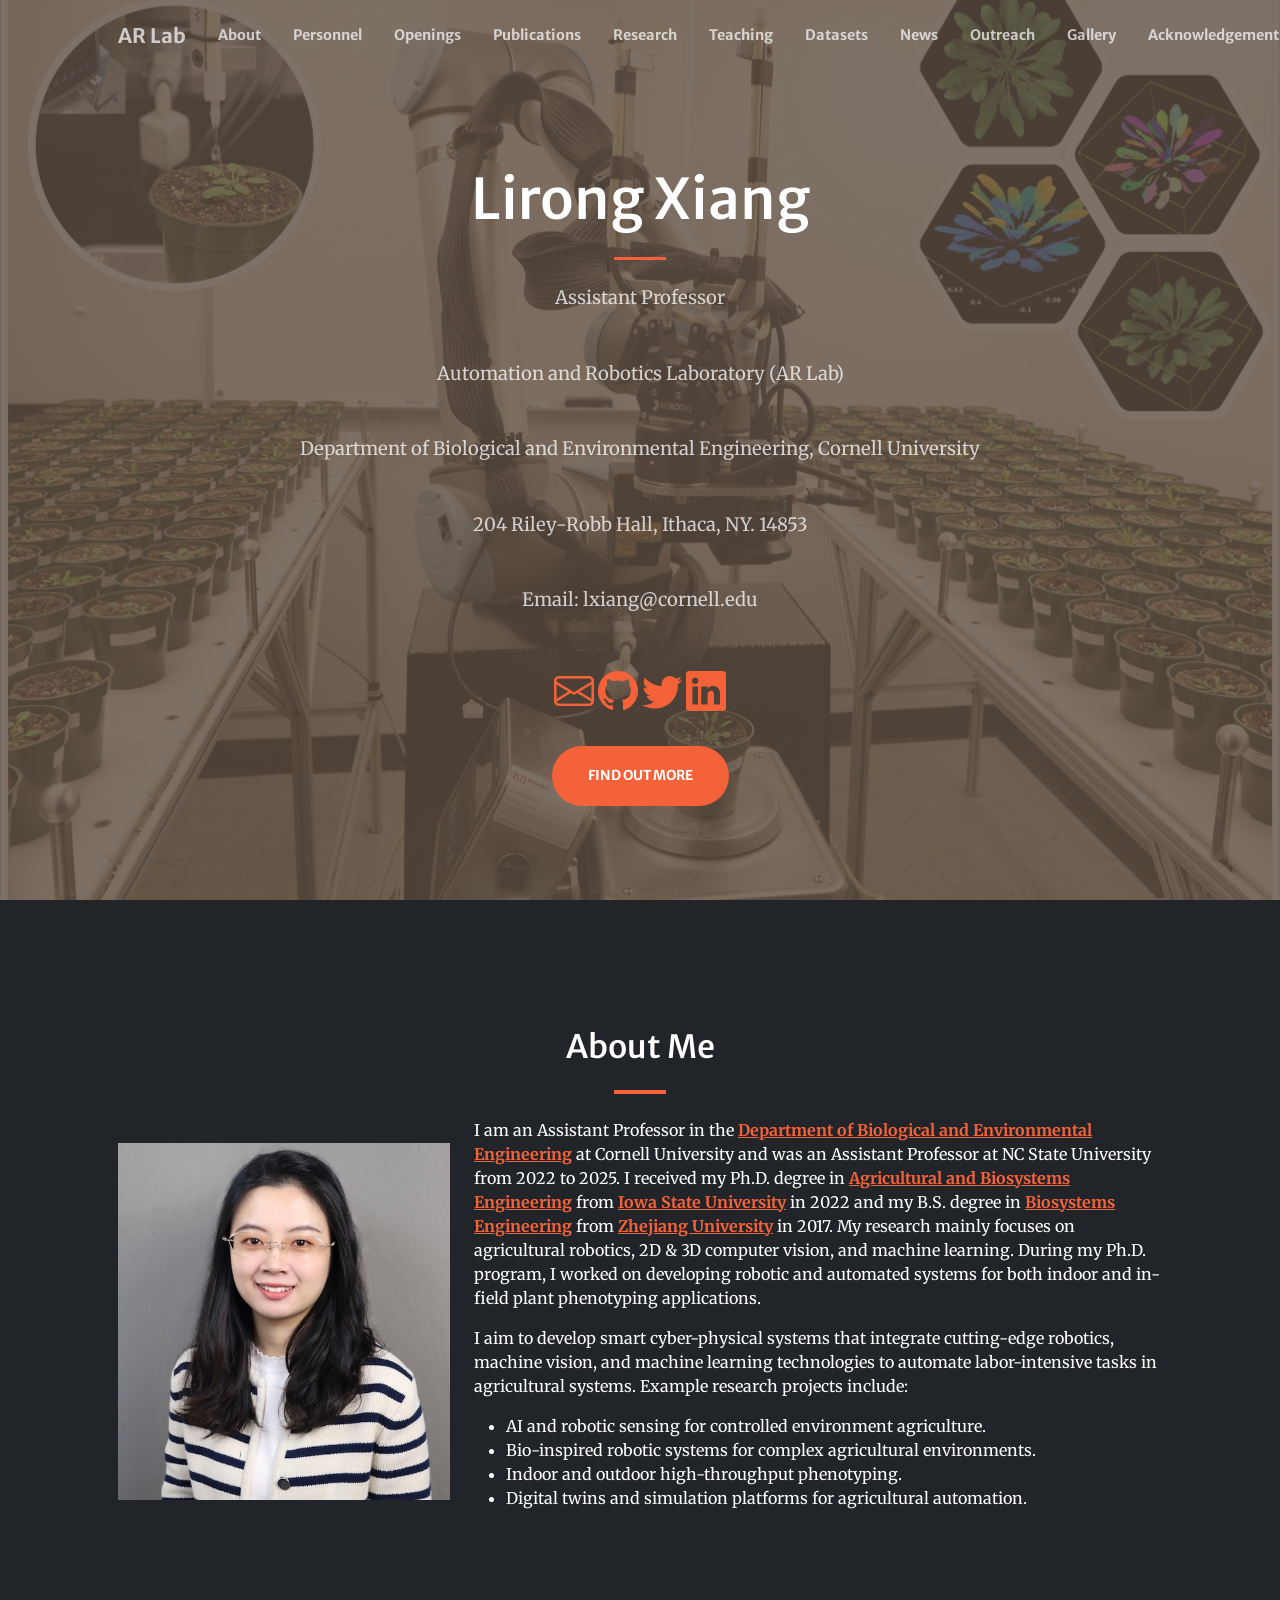
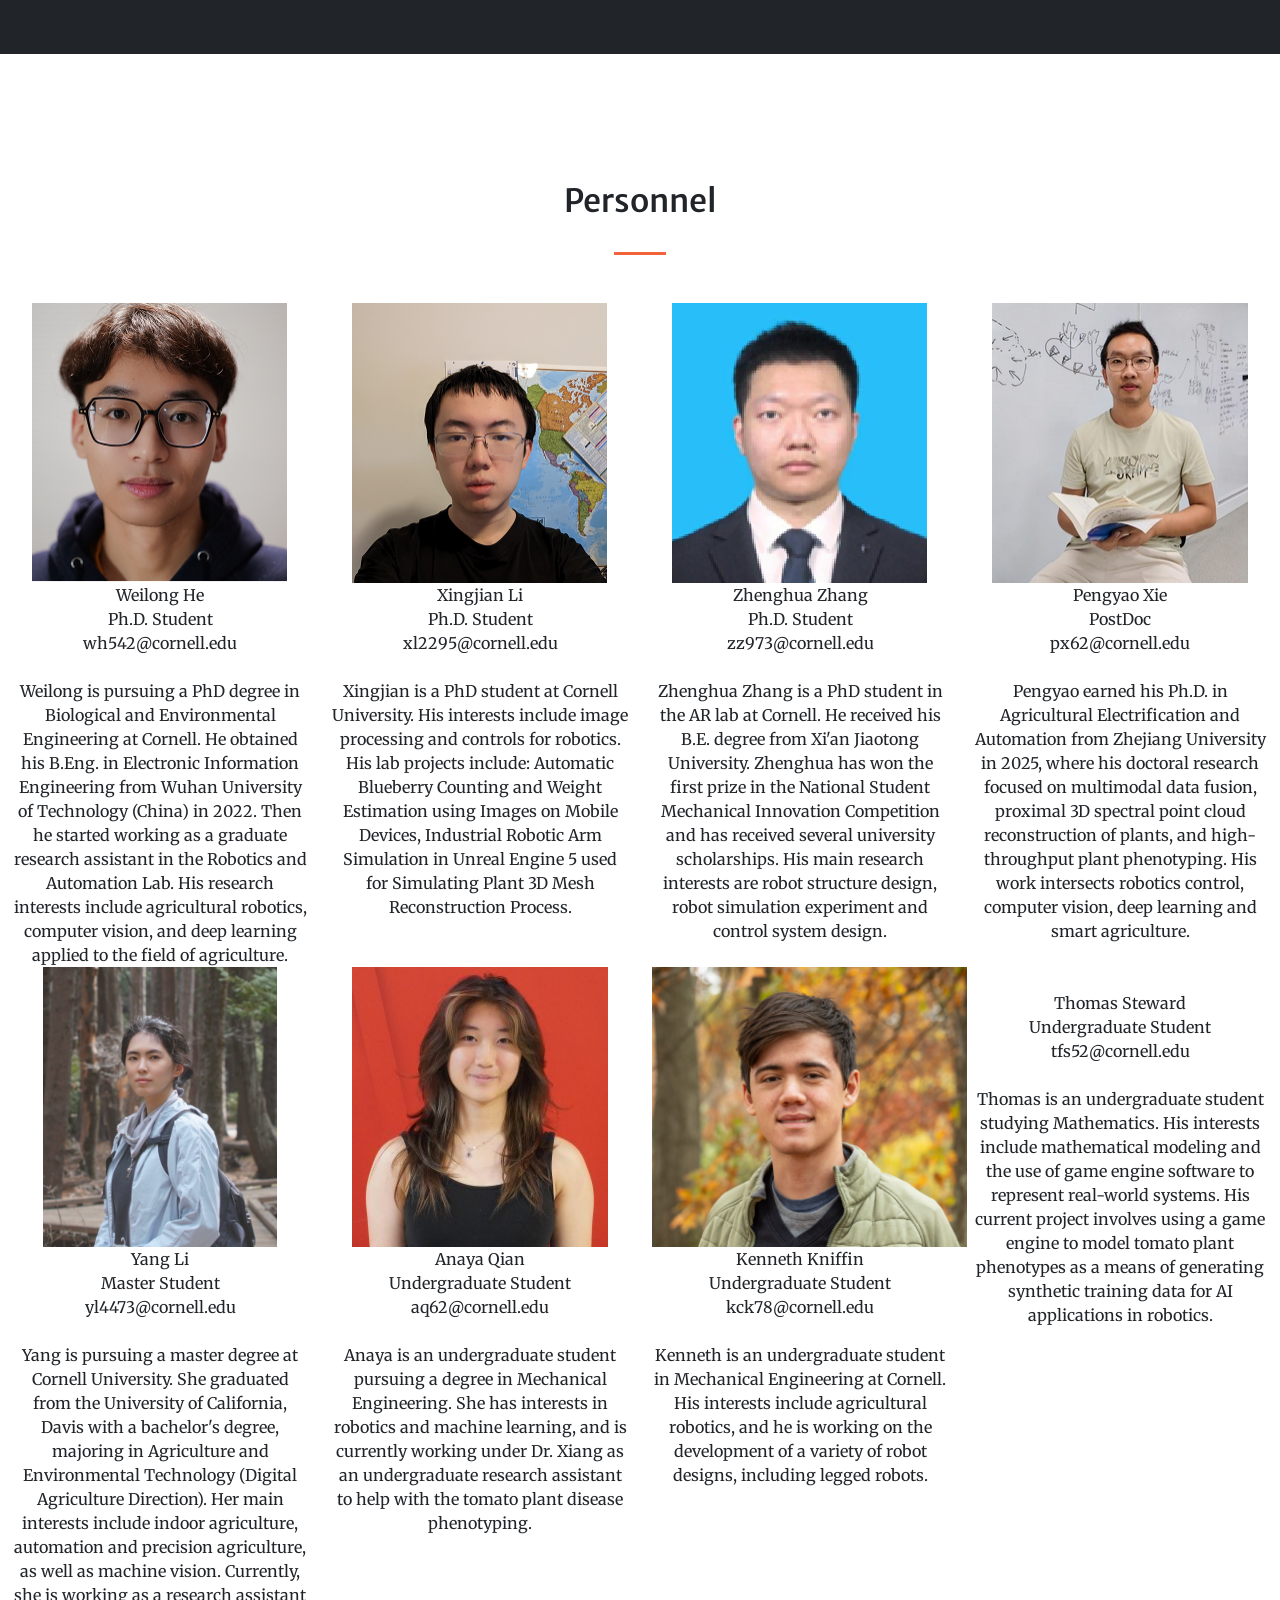
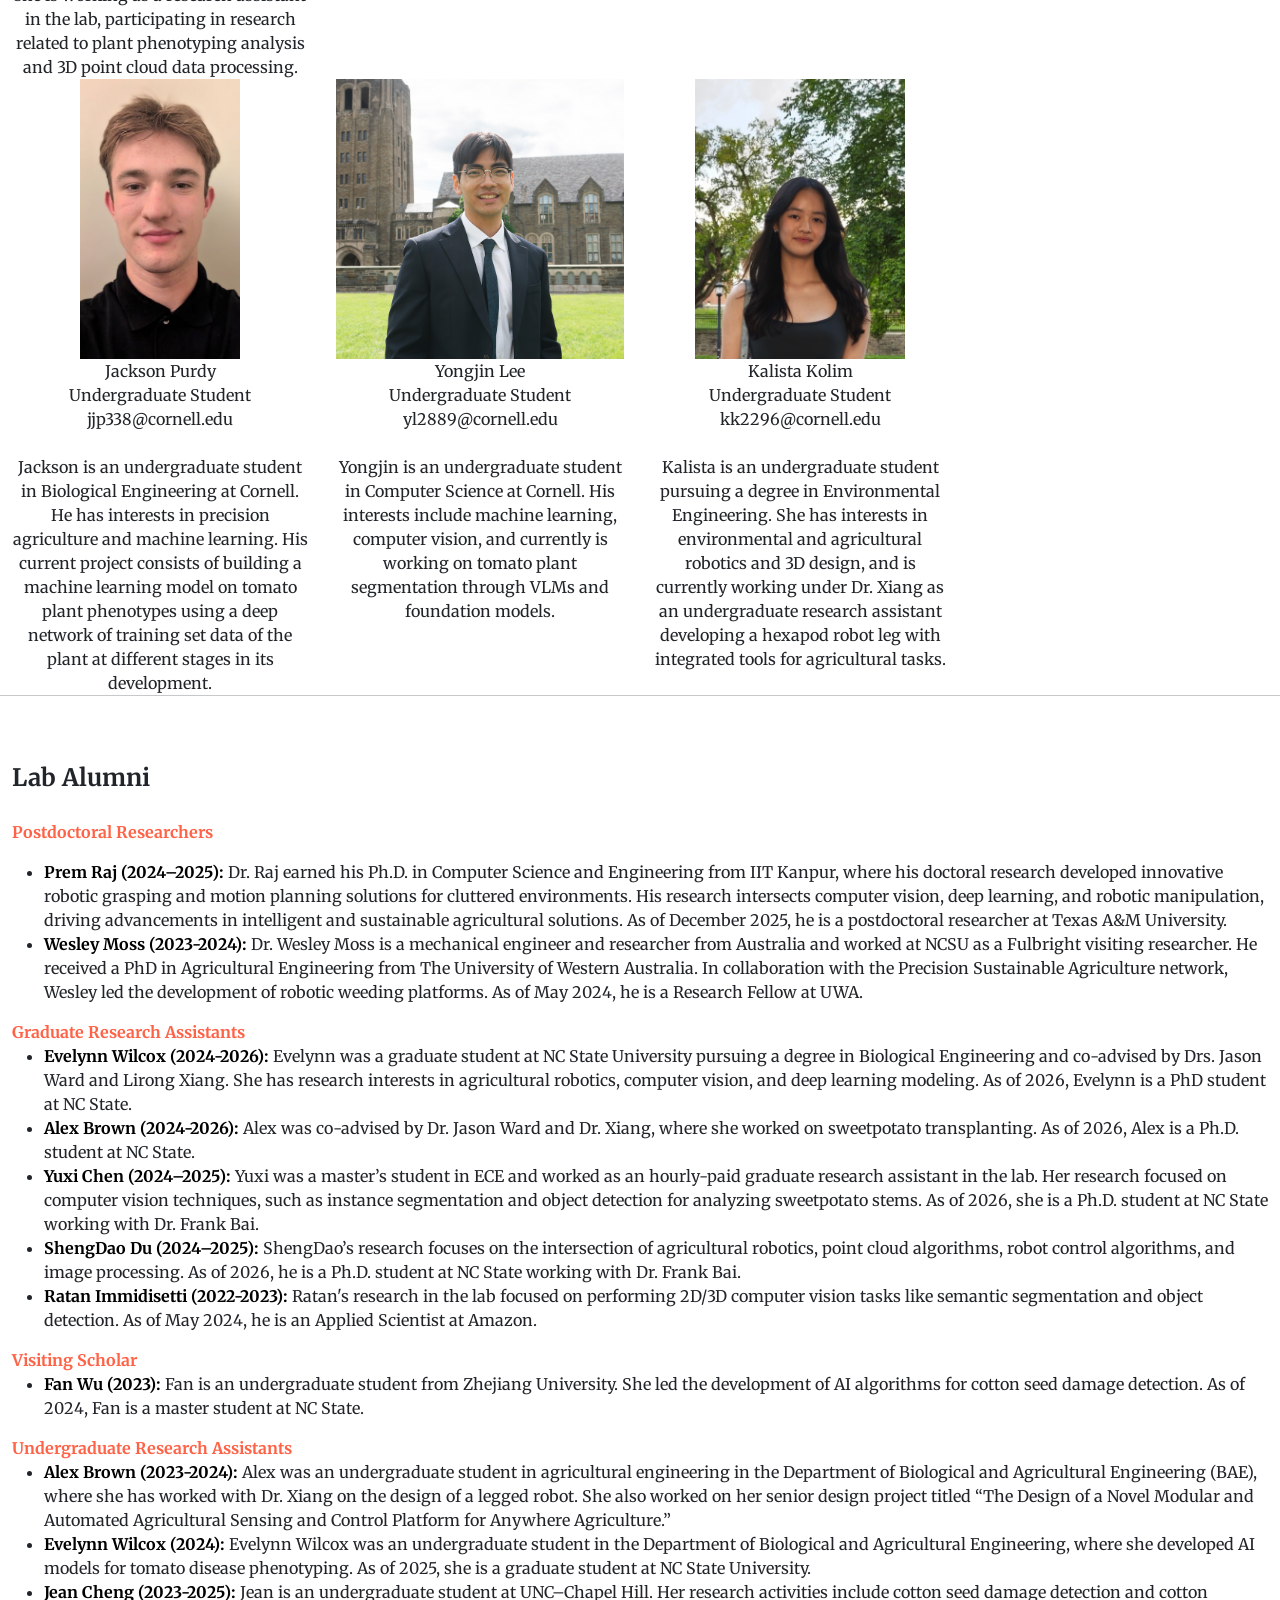
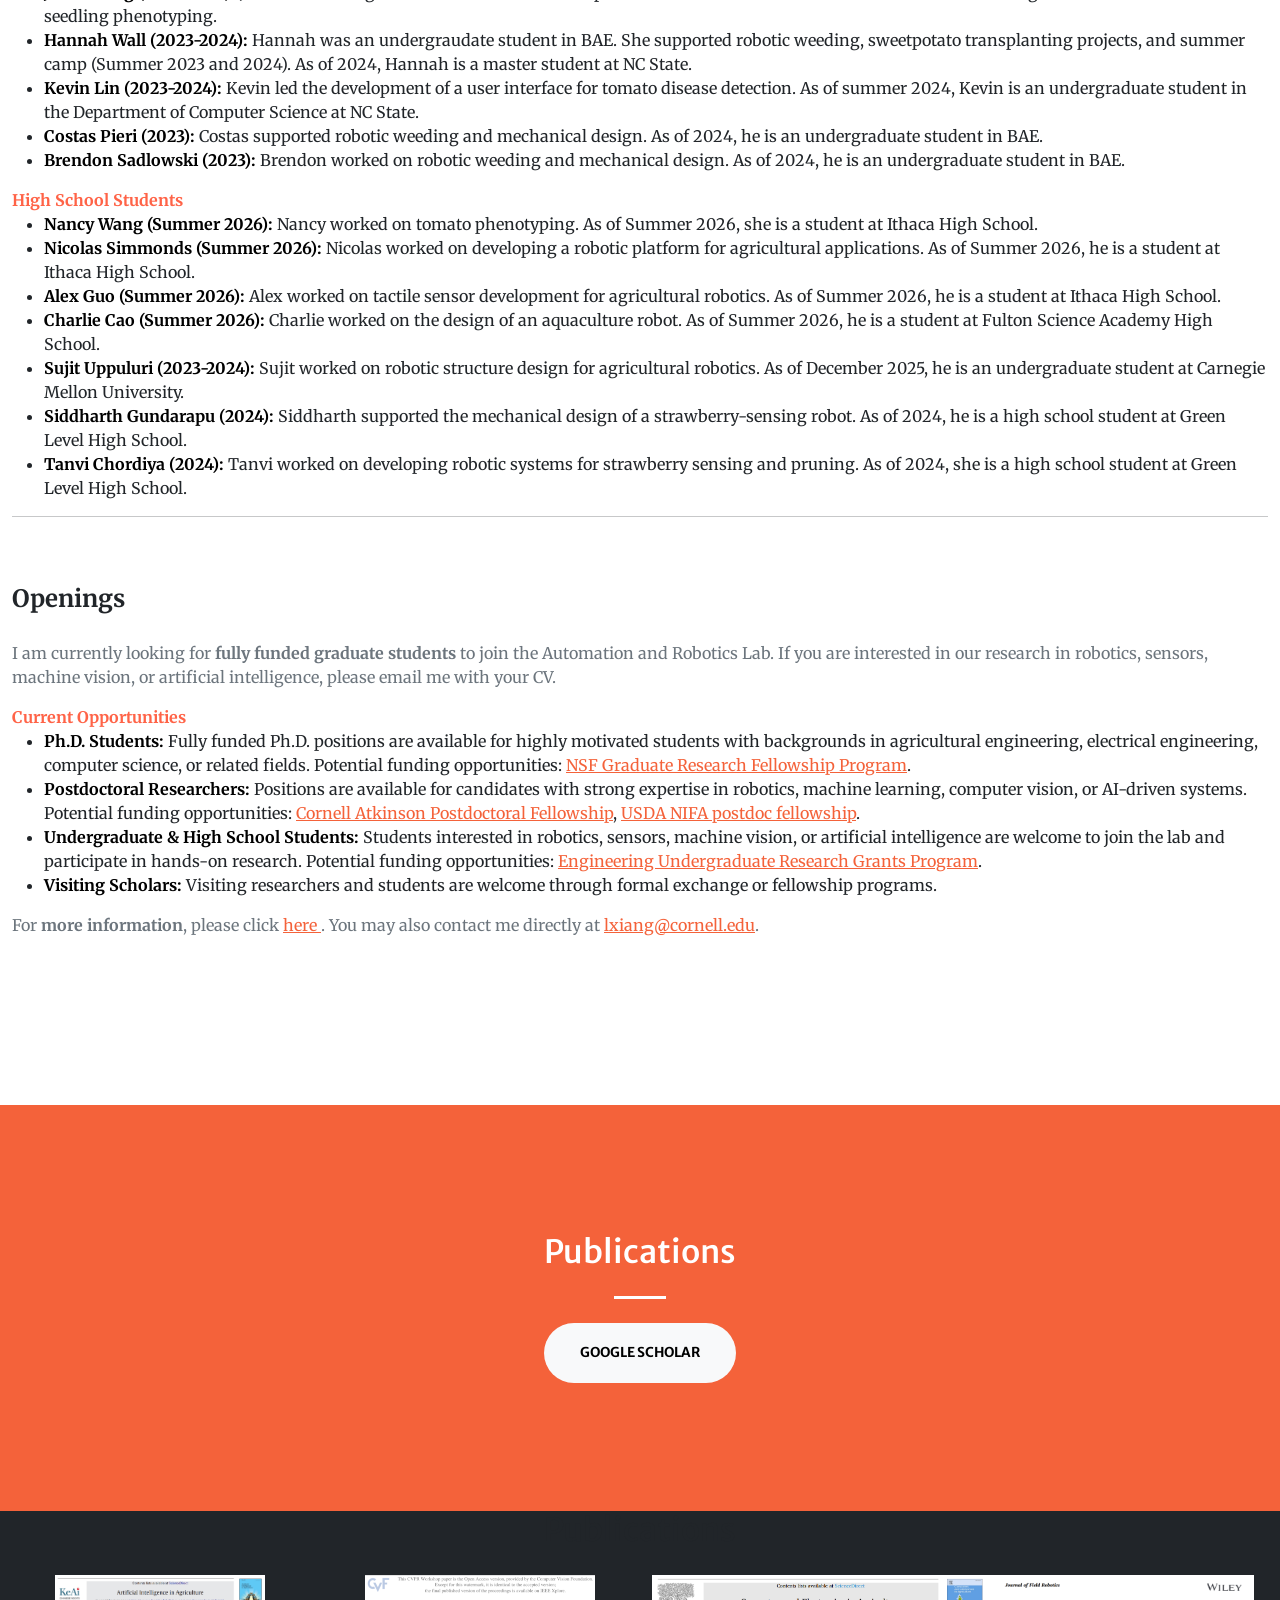
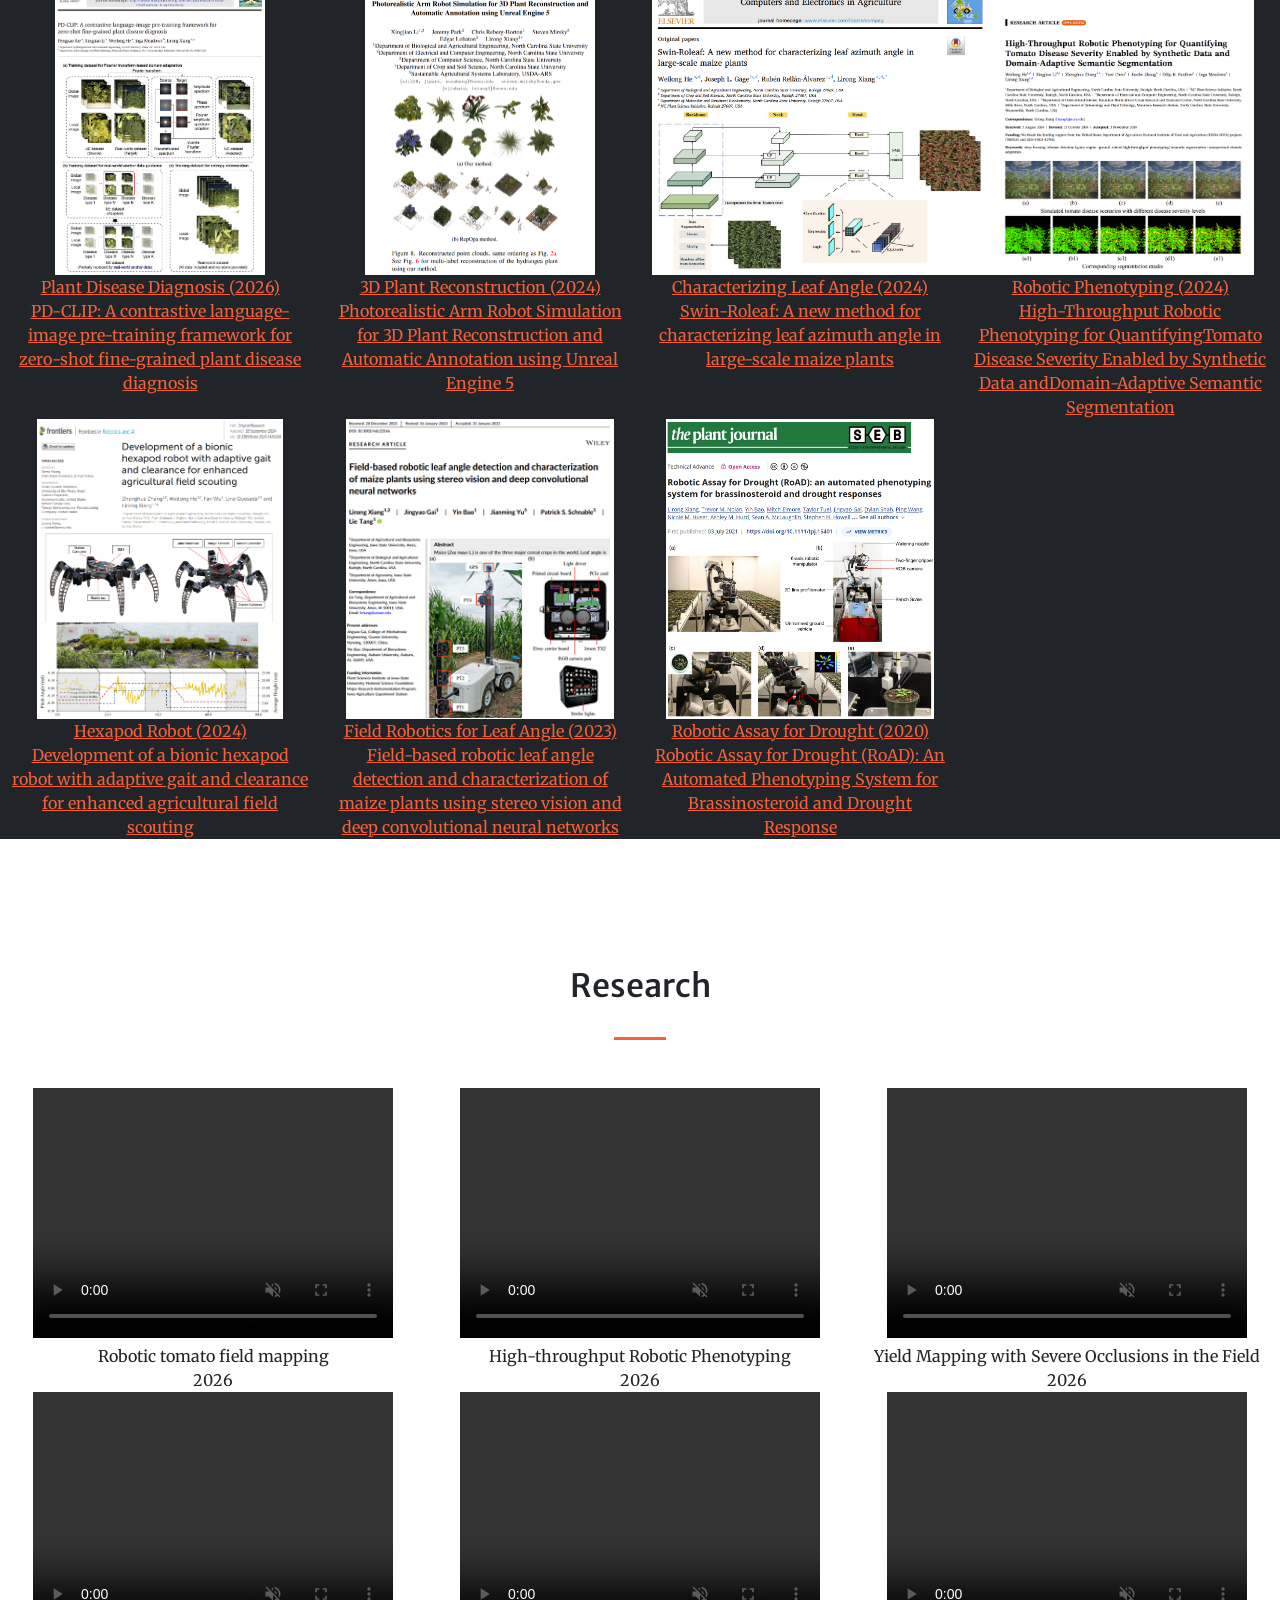
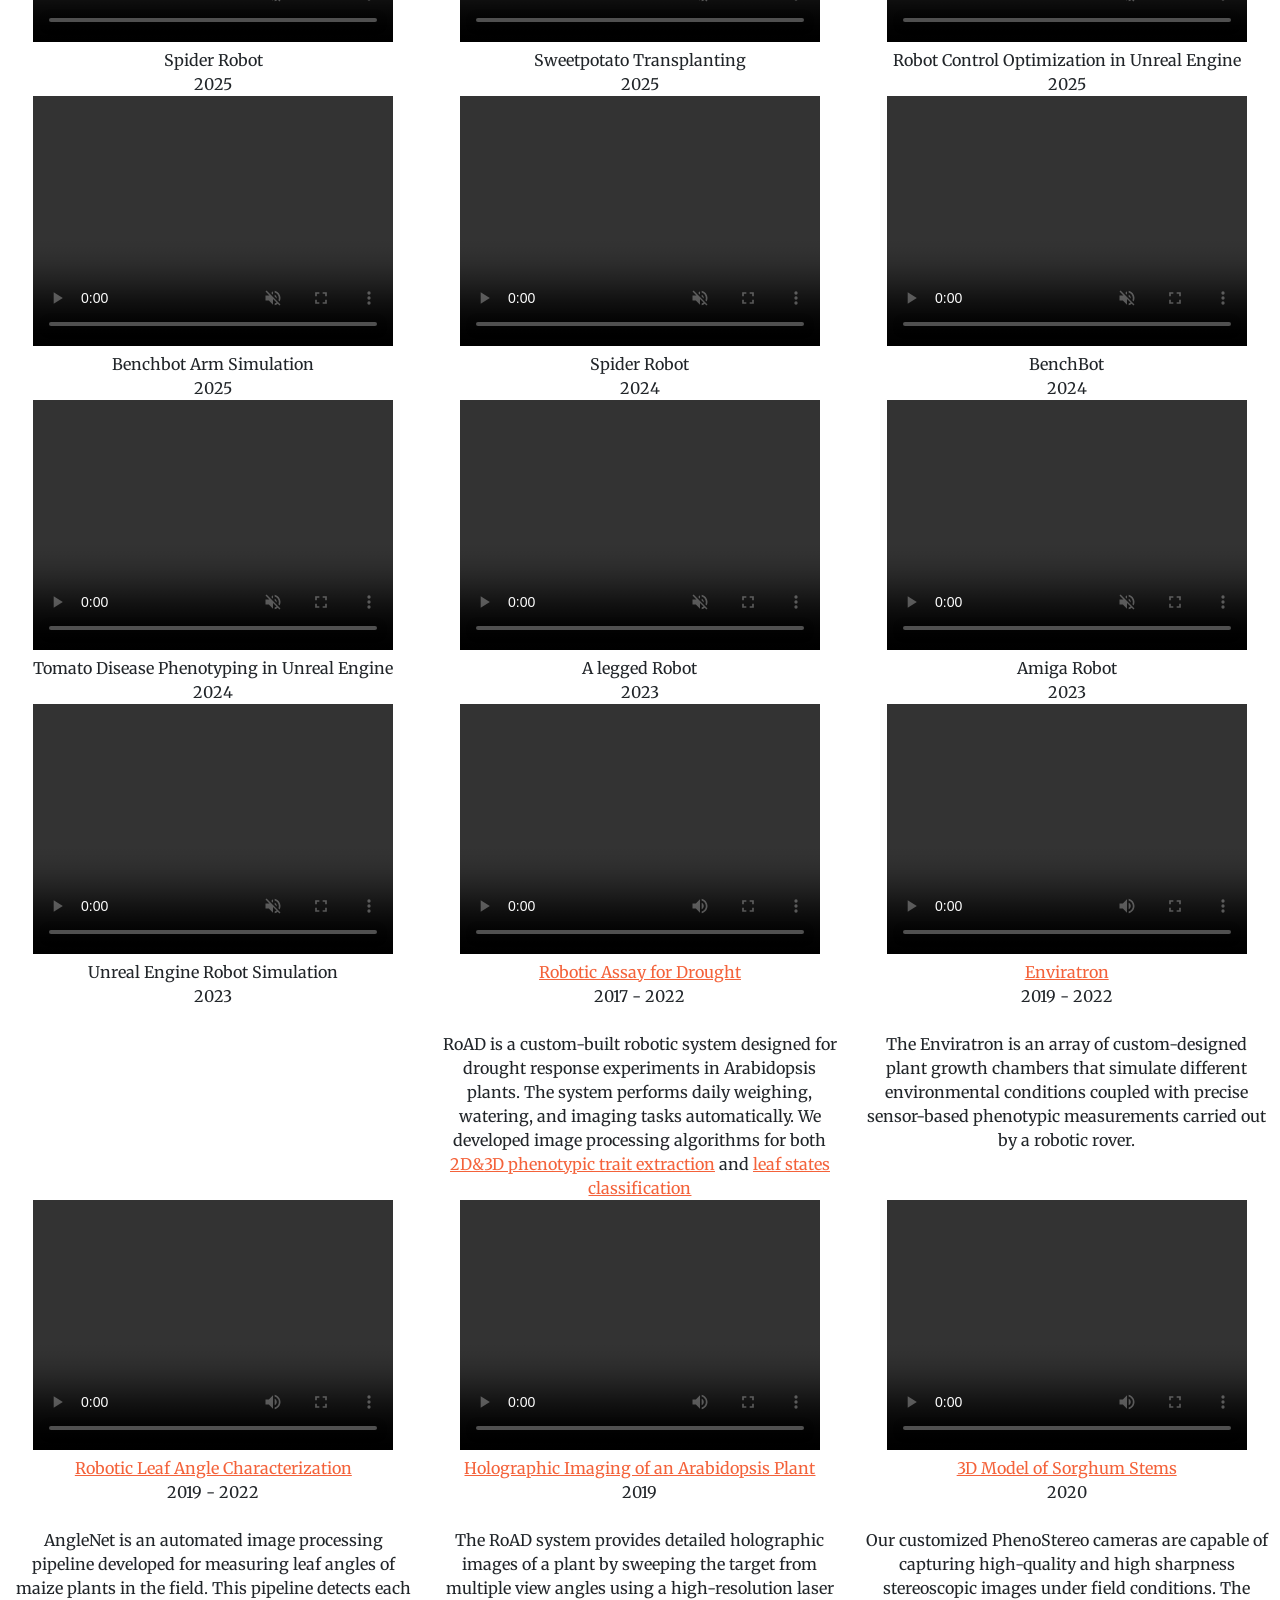
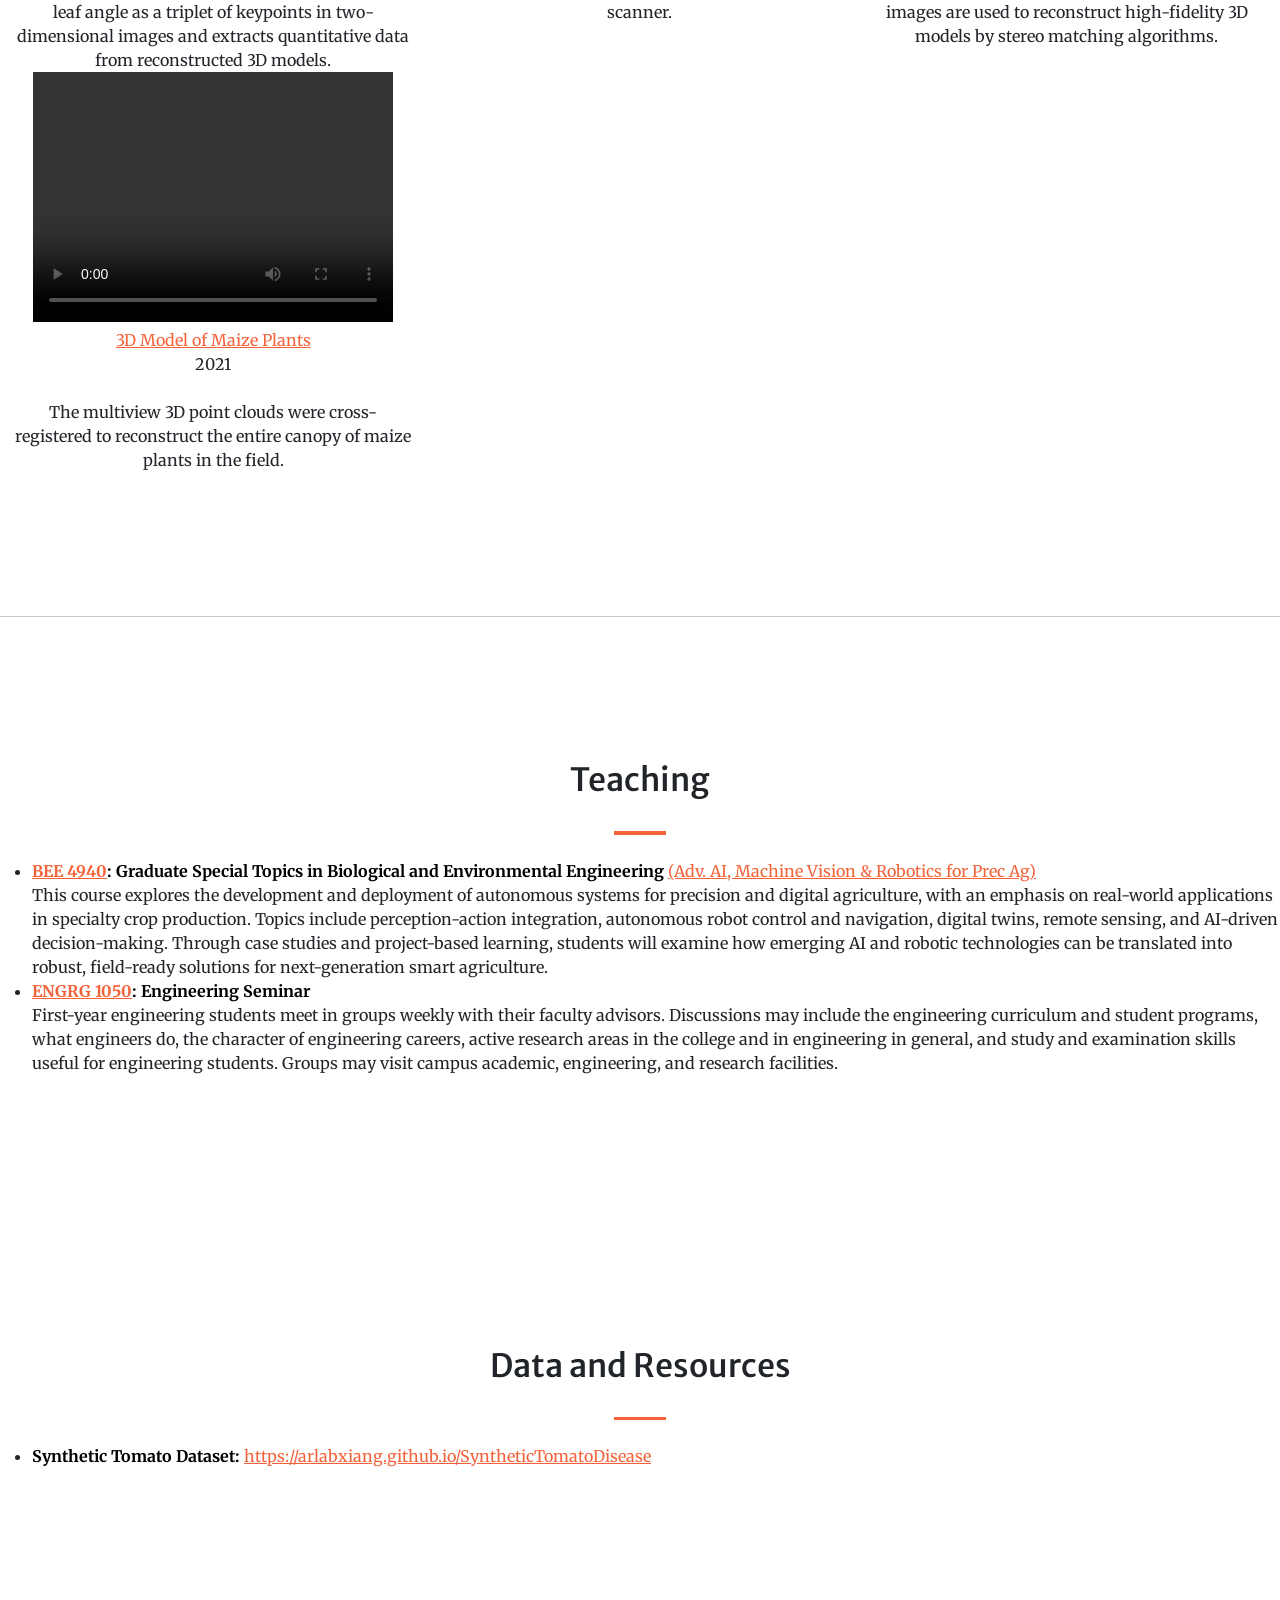
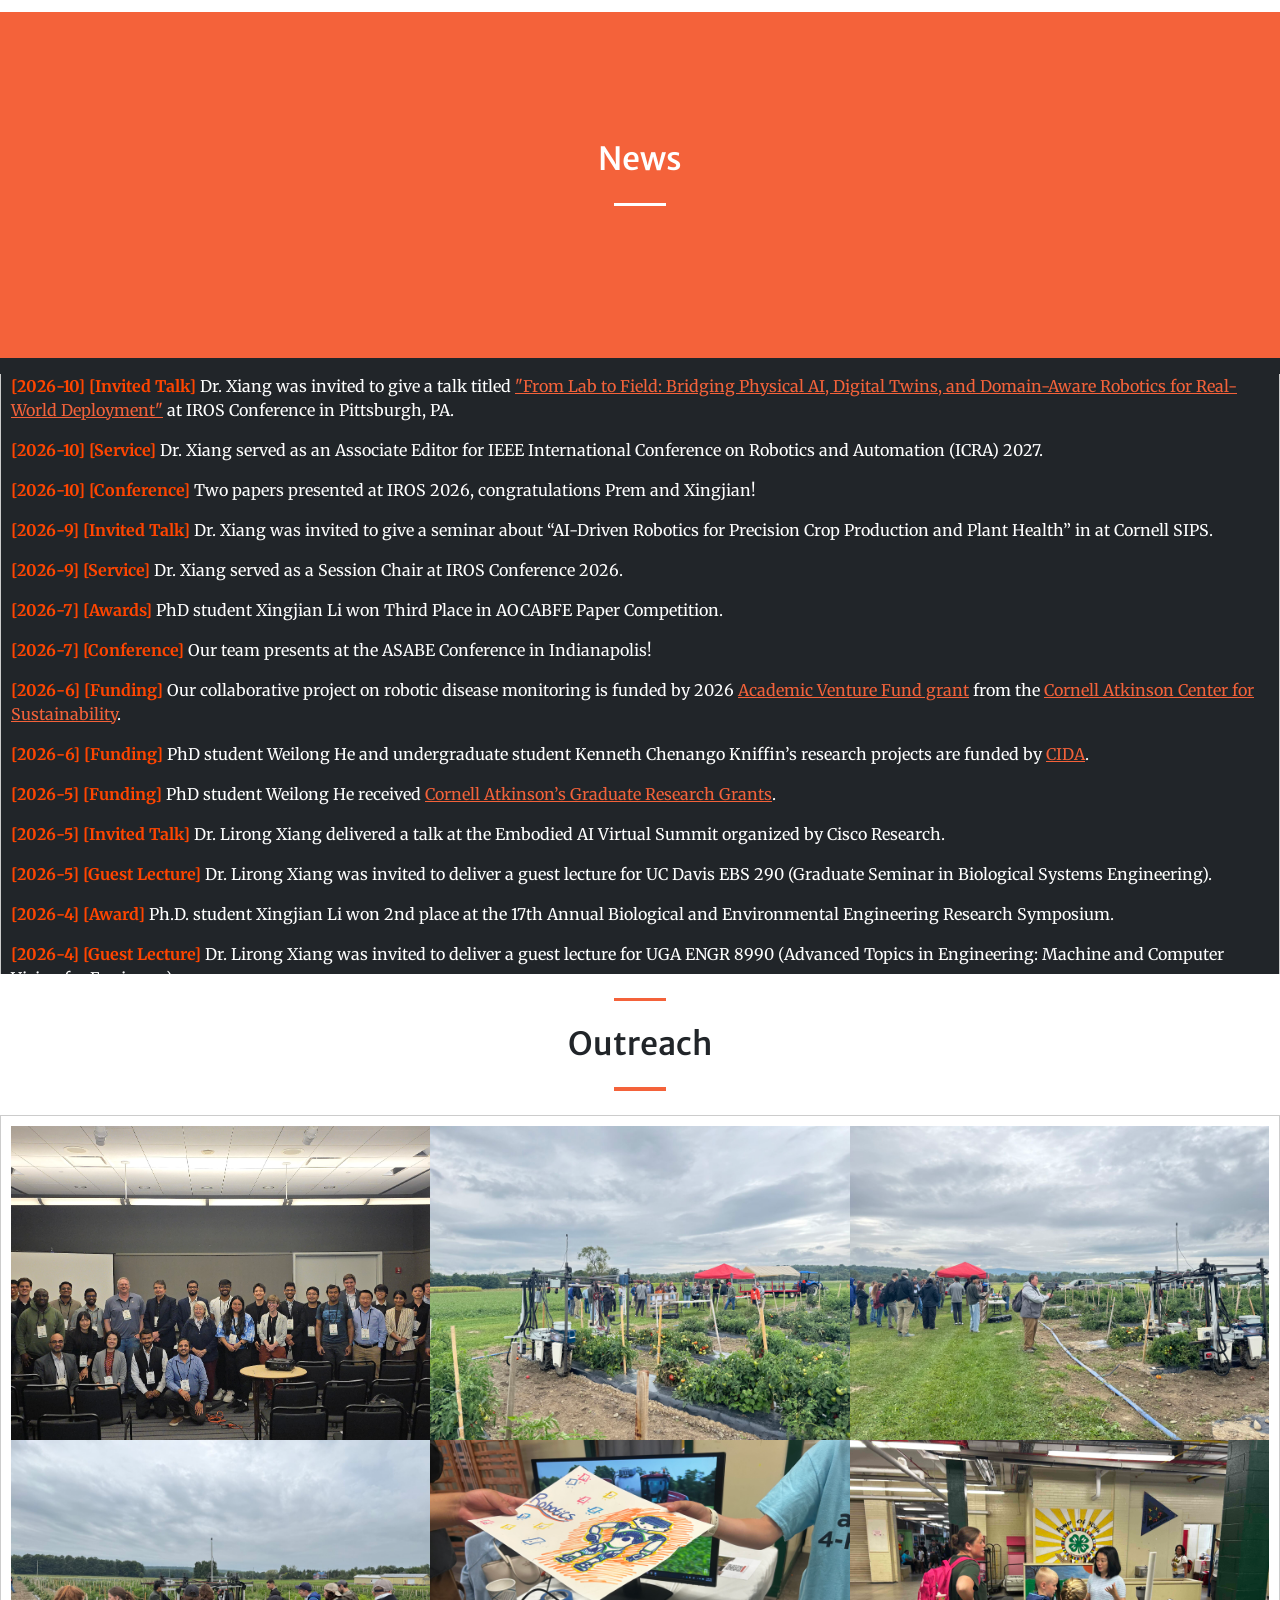
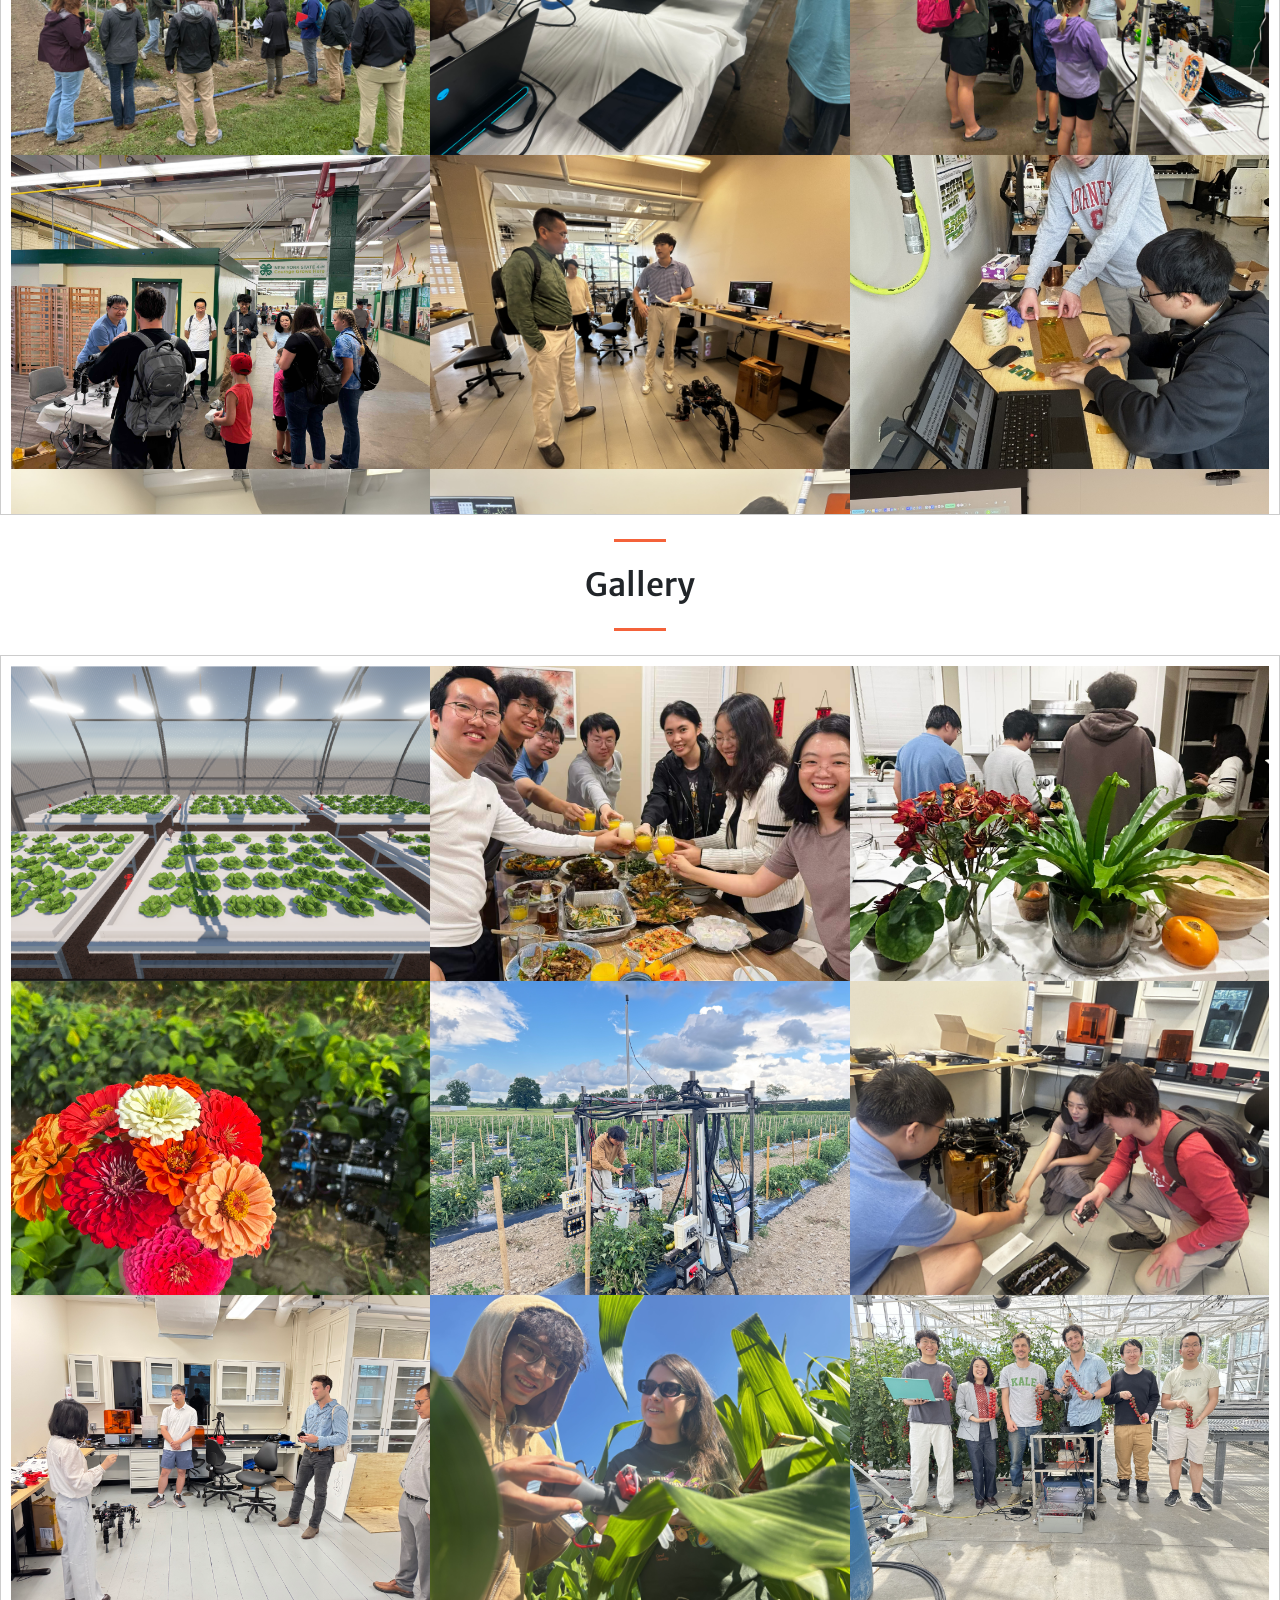
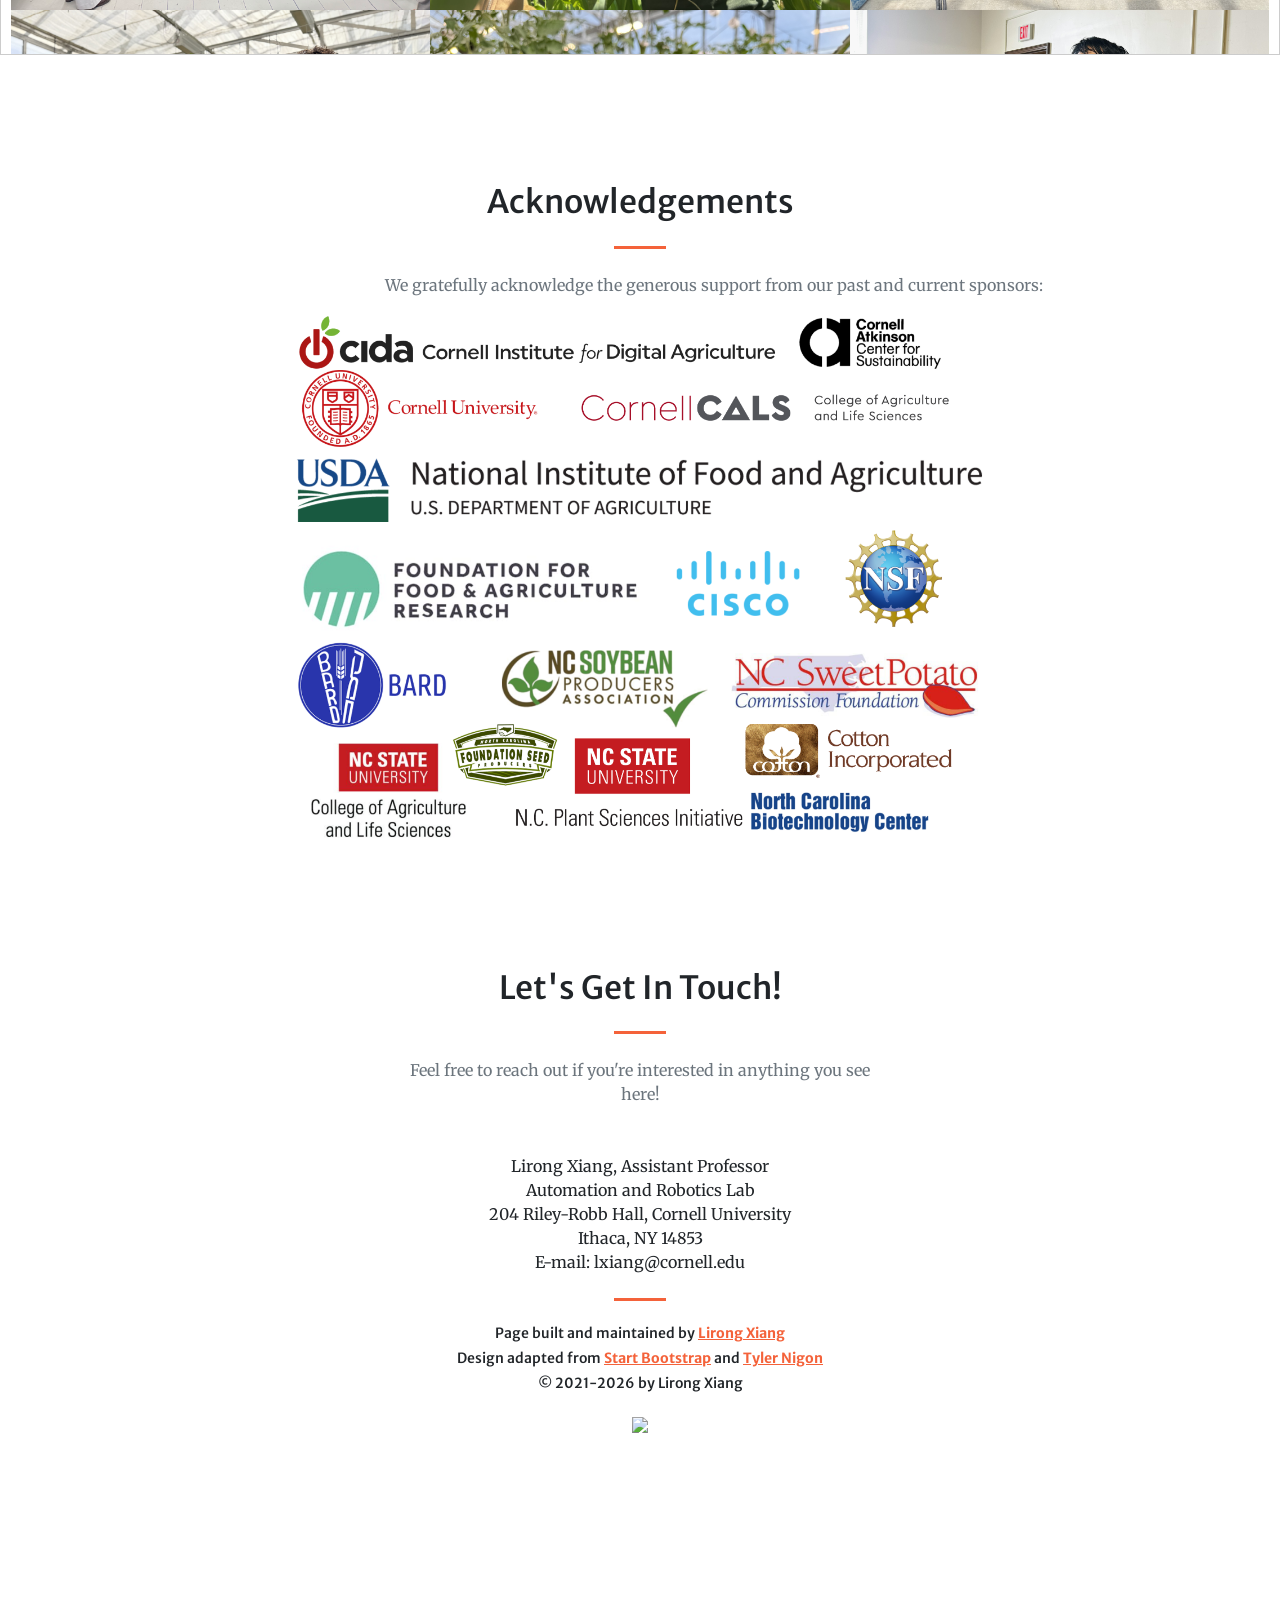
==== commit e98ae67a: "[ #lxweb ] Update publications during 2024-2026." ====
--- a/index.html
+++ b/index.html
@@ -638,15 +638,15 @@
 
             <!-- <p class="text-decoration">Peer-reviewed publications</p> -->
                     <div class="col-lg-3 col-sm-4">
-                        <a href="https://www.mdpi.com/1424-8220/18/3/806" class="portfolio-box" data-toggle="tooltip" title="Click to go to publisher page">
-                            <img src="img/portfolio/publications/lettuce.png" class="img-responsive" alt="">
+                        <a href="https://doi.org/10.1016/j.aiia.2026.08.012" class="portfolio-box" data-toggle="tooltip" title="Click to go to publisher page">
+                            <img src="img/portfolio/publications/plant disease.png" class="img-responsive" alt="" height="300">
                             <div class="portfolio-box-caption">
                                 <div class="portfolio-box-caption-content">
                                     <div class="project-category text-faded">
-                                        3D Lettuce (2018)
+                                        Plant Disease Diagnosis (2026)
                                     </div>
                                     <div class="project-name">
-                                        Automatic Non-Destructive Growth Measurement of Leafy Vegetables Based on Kinect
+                                        PD-CLIP: A contrastive language-image pre-training framework for zero-shot fine-grained plant disease diagnosis
                                     </div>
                                 </div>
                             </div>
@@ -654,15 +654,15 @@
                     </div>
 
                     <div class="col-lg-3 col-sm-4">
-                        <a href="https://www.sciencedirect.com/science/article/pii/S0168169919301462" class="portfolio-box" data-toggle="tooltip" title="Click to go to publisher page">
-                            <img src="img/portfolio/publications/sorghum.png" class="img-responsive" alt="">
+                        <a href="https://ieeexplore.ieee.org/abstract/document/10678093" class="portfolio-box" data-toggle="tooltip" title="Click to go to publisher page">
+                            <img src="img/portfolio/publications/photorealistic.png" class="img-responsive" alt="" height="300">
                             <div class="portfolio-box-caption">
                                 <div class="portfolio-box-caption-content">
                                     <div class="project-category text-faded">
-                                        3D Sorghum (2019)
+                                        3D Plant Reconstruction (2024)
                                     </div>
                                     <div class="project-name">
-                                        Automated morphological traits extraction for sorghum plants via 3D point cloud data analysis
+                                        Photorealistic Arm Robot Simulation for 3D Plant Reconstruction and Automatic Annotation using Unreal Engine 5
                                     </div>
                                 </div>
                             </div>
@@ -670,8 +670,72 @@
                     </div>
 
                     <div class="col-lg-3 col-sm-4">
+                        <a href="https://doi.org/10.1016/j.compag.2024.109120" class="portfolio-box" data-toggle="tooltip" title="Click to go to publisher page">
+                            <img src="img/portfolio/publications/leaf azimuth.png" class="img-responsive" alt="" height="300">
+                            <div class="portfolio-box-caption">
+                                <div class="portfolio-box-caption-content">
+                                    <div class="project-category text-faded">
+                                        Characterizing Leaf Angle (2024)
+                                    </div>
+                                    <div class="project-name">
+                                        Swin-Roleaf: A new method for characterizing leaf azimuth angle in large-scale maize plants
+                                    </div>
+                                </div>
+                            </div>
+                        </a>
+                    </div>
+
+                    <div class="col-lg-3 col-sm-4">
+                        <a href="https://onlinelibrary.wiley.com/doi/full/10.1002/rob.22490" class="portfolio-box" data-toggle="tooltip" title="Click to go to publisher page">
+                            <img src="img/portfolio/publications/throughput.png" class="img-responsive" alt="" height="300">
+                            <div class="portfolio-box-caption">
+                                <div class="portfolio-box-caption-content">
+                                    <div class="project-category text-faded">
+                                        Robotic Phenotyping (2024)
+                                    </div>
+                                    <div class="project-name">
+                                        High‐Throughput Robotic Phenotyping for QuantifyingTomato Disease Severity Enabled by Synthetic Data andDomain‐Adaptive Semantic Segmentation
+                                    </div>
+                                </div>
+                            </div>
+                        </a>
+                    </div>
+
+                    <div class="col-lg-3 col-sm-4">
+                        <a href="https://www.frontiersin.org/journals/robotics-and-ai/articles/10.3389/frobt.2024.1426269/full" class="portfolio-box" data-toggle="tooltip" title="Click to go to publisher page">
+                            <img src="img/portfolio/publications/hexapod.png" class="img-responsive" alt="" height="300">
+                            <div class="portfolio-box-caption">
+                                <div class="portfolio-box-caption-content">
+                                    <div class="project-category text-faded">
+                                        Hexapod Robot (2024)
+                                    </div>
+                                    <div class="project-name">
+                                        Development of a bionic hexapod robot with adaptive gait and clearance for enhanced agricultural field scouting
+                                    </div>
+                                </div>
+                            </div>
+                        </a>
+                    </div>
+
+                    <div class="col-lg-3 col-sm-4">
+                        <a href="https://onlinelibrary.wiley.com/doi/full/10.1002/rob.22166" title="Click to go to publisher page">
+                            <img src="img/portfolio/publications/anglenet.png" class="img-responsive" alt="" height="300">
+                            <div class="portfolio-box-caption">
+                                <div class="portfolio-box-caption-content">
+                                    <div class="project-category text-faded">
+                                        Field Robotics for Leaf Angle (2023)
+                                    </div>
+                                    <div class="project-name">
+                                        Field‐based robotic leaf angle detection and characterization of maize plants using stereo vision and deep convolutional neural networks
+                                    </div>
+                                </div>
+                            </div>
+                        </a>
+                    </div>
+
+                     <div class="col-lg-3 col-sm-4">
                         <a href="https://onlinelibrary.wiley.com/doi/abs/10.1111/tpj.15401" class="portfolio-box" data-toggle="tooltip" title="Click to go to publisher page">
-                            <img src="img/portfolio/publications/road.png" class="img-responsive" alt="">
+                            <img src="img/portfolio/publications/road.png" class="img-responsive" alt="" height="300">
                             <div class="portfolio-box-caption">
                                 <div class="portfolio-box-caption-content">
                                     <div class="project-category text-faded">
@@ -685,69 +749,85 @@
                         </a>
                     </div>
 
-                    <div class="col-lg-3 col-sm-4">
-                        <a href="https://www.mdpi.com/1424-8220/21/2/507" title="Click to go to publisher page">
-                            <img src="img/portfolio/publications/corncount.png" class="img-responsive" alt="">
-                            <div class="portfolio-box-caption">
-                                <div class="portfolio-box-caption-content">
-                                    <div class="project-category text-faded">
-                                        Stand Count (2021)
-                                    </div>
-                                    <div class="project-name">
-                                        A Convolutional Neural Network-Based Method for Corn Stand Counting in the Field
-                                    </div>
-                                </div>
-                            </div>
-                        </a>
-                    </div>
-                    <hr class="primary">  <!-- an empty line-->
-                    <div class="col-lg-3 col-sm-4">
-                        <a href="https://elibrary.asabe.org/abstract.asp?aid=52863&t=2&redir=&redirType=" title="Click to go to publisher page">
-                            <img src="img/portfolio/publications/phenostereo.png" class="img-responsive" alt="">
-                            <div class="portfolio-box-caption">
-                                <div class="portfolio-box-caption-content">
-                                    <div class="project-category text-faded">
-                                        PhenoStereo (2020)
-                                    </div>
-                                    <div class="project-name">
-                                        Measuring stem diameter of sorghum plants in the field using a high-throughput stereo vision system
-                                    </div>
-                                </div>
-                            </div>
-                        </a>
-                    </div>
-
-                    <div class="col-lg-3 col-sm-4">
-                        <a href="https://www.sciencedirect.com/science/article/pii/S0168169921003185" title="Click to go to publisher page">
-                            <img src="img/portfolio/publications/rowdetection.png" class="img-responsive" alt="">
-                            <div class="portfolio-box-caption">
-                                <div class="portfolio-box-caption-content">
-                                    <div class="project-category text-faded">
-                                        Crop Row Detection (2021)
-                                    </div>
-                                    <div class="project-name">
-                                        Using a depth camera for crop row detection and mapping for under-canopy navigation of agricultural robotic vehicle
-                                    </div>
-                                </div>
-                            </div>
-                        </a>
-                    </div>
-
-                    <div class="col-lg-3 col-sm-4">
-                        <a href="https://onlinelibrary.wiley.com/doi/full/10.1002/rob.22166" title="Click to go to publisher page">
-                            <img src="img/portfolio/publications/anglenet.png" class="img-responsive" alt="">
-                            <div class="portfolio-box-caption">
-                                <div class="portfolio-box-caption-content">
-                                    <div class="project-category text-faded">
-                                        Field Robotics for Leaf Angle (2023)
-                                    </div>
-                                    <div class="project-name">
-                                        Field‐based robotic leaf angle detection and characterization of maize plants using stereo vision and deep convolutional neural networks
-                                    </div>
-                                </div>
-                            </div>
-                        </a>
-                    </div>
+<!--                    <div class="col-lg-3 col-sm-4">-->
+<!--                        <a href="https://www.mdpi.com/1424-8220/18/3/806" class="portfolio-box" data-toggle="tooltip" title="Click to go to publisher page">-->
+<!--                            <img src="img/portfolio/publications/lettuce.png" class="img-responsive" alt="" height="300">-->
+<!--                            <div class="portfolio-box-caption">-->
+<!--                                <div class="portfolio-box-caption-content">-->
+<!--                                    <div class="project-category text-faded">-->
+<!--                                        3D Lettuce (2018)-->
+<!--                                    </div>-->
+<!--                                    <div class="project-name">-->
+<!--                                        Automatic Non-Destructive Growth Measurement of Leafy Vegetables Based on Kinect-->
+<!--                                    </div>-->
+<!--                                </div>-->
+<!--                            </div>-->
+<!--                        </a>-->
+<!--                    </div>-->
+
+<!--                    <div class="col-lg-3 col-sm-4">-->
+<!--                        <a href="https://www.sciencedirect.com/science/article/pii/S0168169919301462" class="portfolio-box" data-toggle="tooltip" title="Click to go to publisher page">-->
+<!--                            <img src="img/portfolio/publications/sorghum.png" class="img-responsive" alt="" height="300">-->
+<!--                            <div class="portfolio-box-caption">-->
+<!--                                <div class="portfolio-box-caption-content">-->
+<!--                                    <div class="project-category text-faded">-->
+<!--                                        3D Sorghum (2019)-->
+<!--                                    </div>-->
+<!--                                    <div class="project-name">-->
+<!--                                        Automated morphological traits extraction for sorghum plants via 3D point cloud data analysis-->
+<!--                                    </div>-->
+<!--                                </div>-->
+<!--                            </div>-->
+<!--                        </a>-->
+<!--                    </div>-->
+
+<!--                    <div class="col-lg-3 col-sm-4">-->
+<!--                        <a href="https://www.mdpi.com/1424-8220/21/2/507" title="Click to go to publisher page">-->
+<!--                            <img src="img/portfolio/publications/corncount.png" class="img-responsive" alt="" height="300">-->
+<!--                            <div class="portfolio-box-caption">-->
+<!--                                <div class="portfolio-box-caption-content">-->
+<!--                                    <div class="project-category text-faded">-->
+<!--                                        Stand Count (2021)-->
+<!--                                    </div>-->
+<!--                                    <div class="project-name">-->
+<!--                                        A Convolutional Neural Network-Based Method for Corn Stand Counting in the Field-->
+<!--                                    </div>-->
+<!--                                </div>-->
+<!--                            </div>-->
+<!--                        </a>-->
+<!--                    </div>-->
+<!--&lt;!&ndash;                    <hr class="primary">  &lt;!&ndash; an empty line&ndash;&gt;&ndash;&gt;-->
+<!--                    <div class="col-lg-3 col-sm-4">-->
+<!--                        <a href="https://elibrary.asabe.org/abstract.asp?aid=52863&t=2&redir=&redirType=" title="Click to go to publisher page">-->
+<!--                            <img src="img/portfolio/publications/phenostereo.png" class="img-responsive" alt="" height="300">-->
+<!--                            <div class="portfolio-box-caption">-->
+<!--                                <div class="portfolio-box-caption-content">-->
+<!--                                    <div class="project-category text-faded">-->
+<!--                                        PhenoStereo (2020)-->
+<!--                                    </div>-->
+<!--                                    <div class="project-name">-->
+<!--                                        Measuring stem diameter of sorghum plants in the field using a high-throughput stereo vision system-->
+<!--                                    </div>-->
+<!--                                </div>-->
+<!--                            </div>-->
+<!--                        </a>-->
+<!--                    </div>-->
+
+<!--                    <div class="col-lg-3 col-sm-4">-->
+<!--                        <a href="https://www.sciencedirect.com/science/article/pii/S0168169921003185" title="Click to go to publisher page">-->
+<!--                            <img src="img/portfolio/publications/rowdetection.png" class="img-responsive" alt="" height="300">-->
+<!--                            <div class="portfolio-box-caption">-->
+<!--                                <div class="portfolio-box-caption-content">-->
+<!--                                    <div class="project-category text-faded">-->
+<!--                                        Crop Row Detection (2021)-->
+<!--                                    </div>-->
+<!--                                    <div class="project-name">-->
+<!--                                        Using a depth camera for crop row detection and mapping for under-canopy navigation of agricultural robotic vehicle-->
+<!--                                    </div>-->
+<!--                                </div>-->
+<!--                            </div>-->
+<!--                        </a>-->
+<!--                    </div>-->
 
                 </div>
             </div>
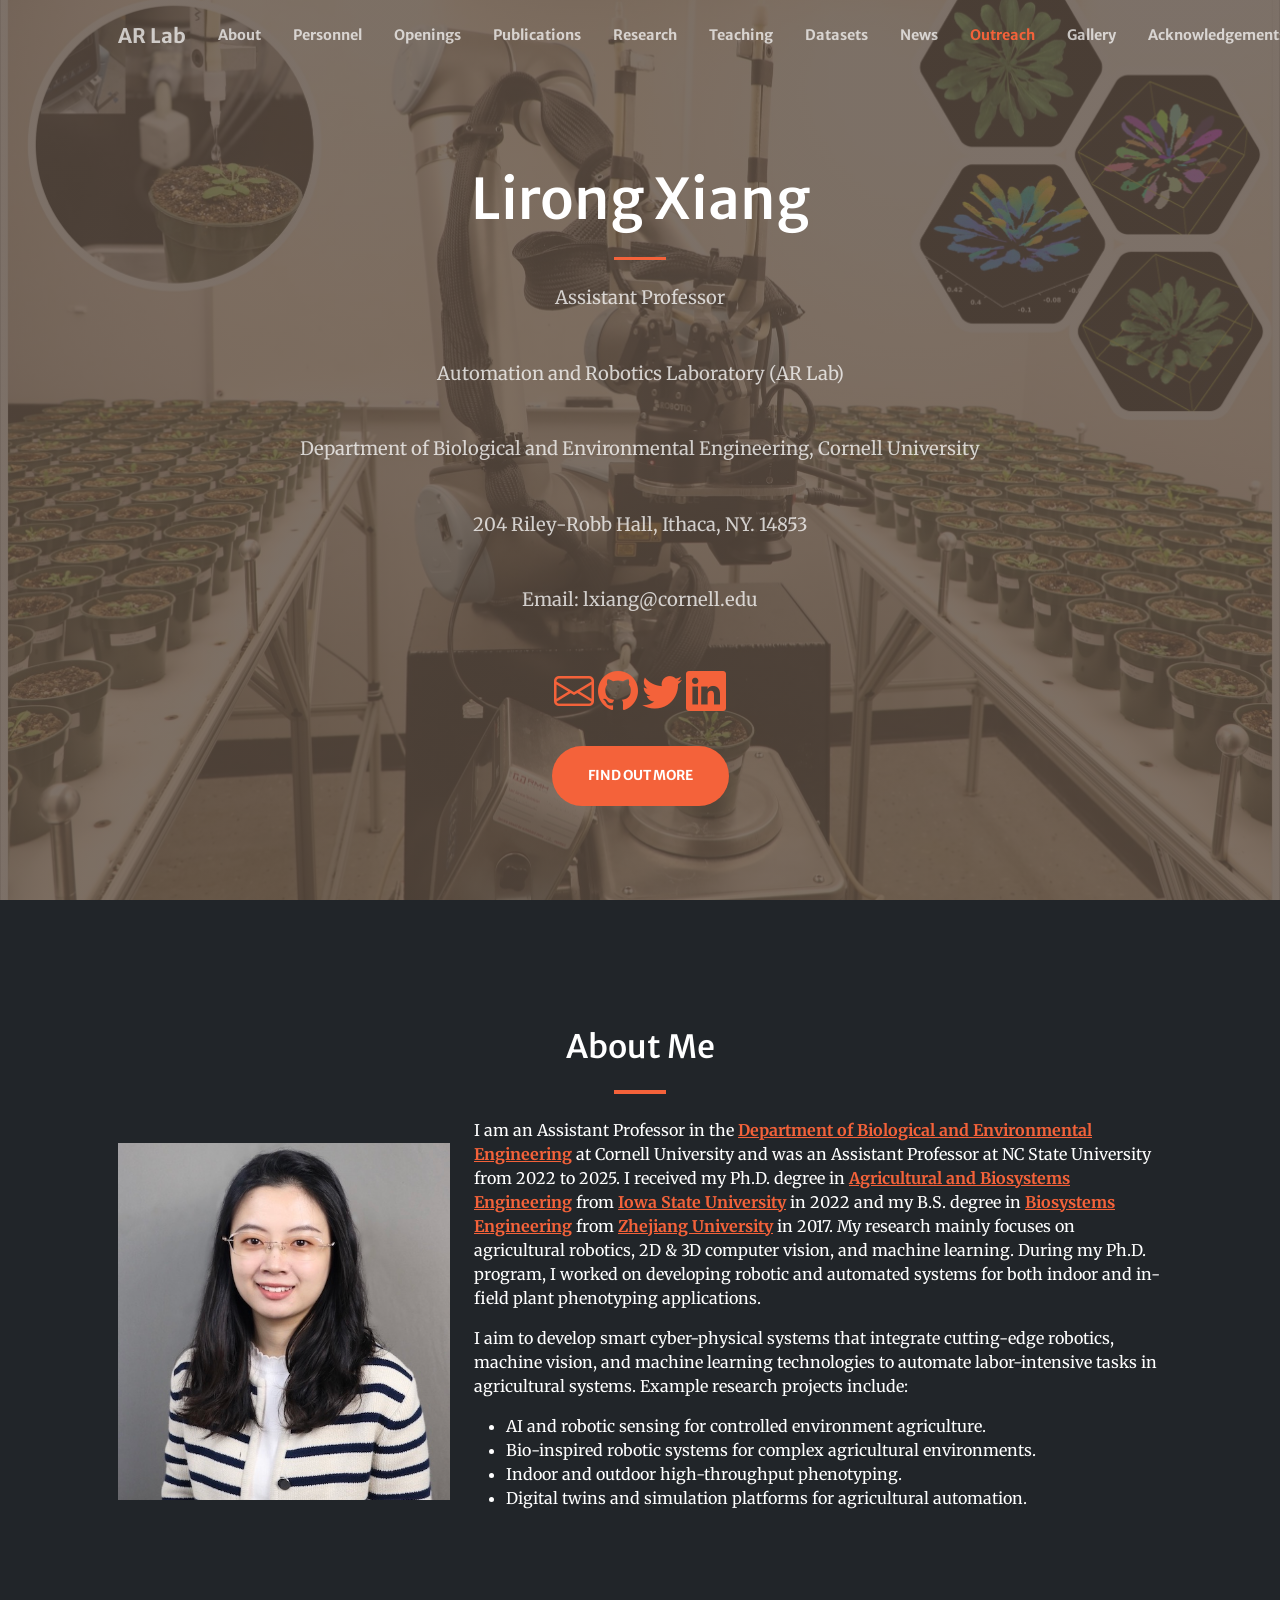
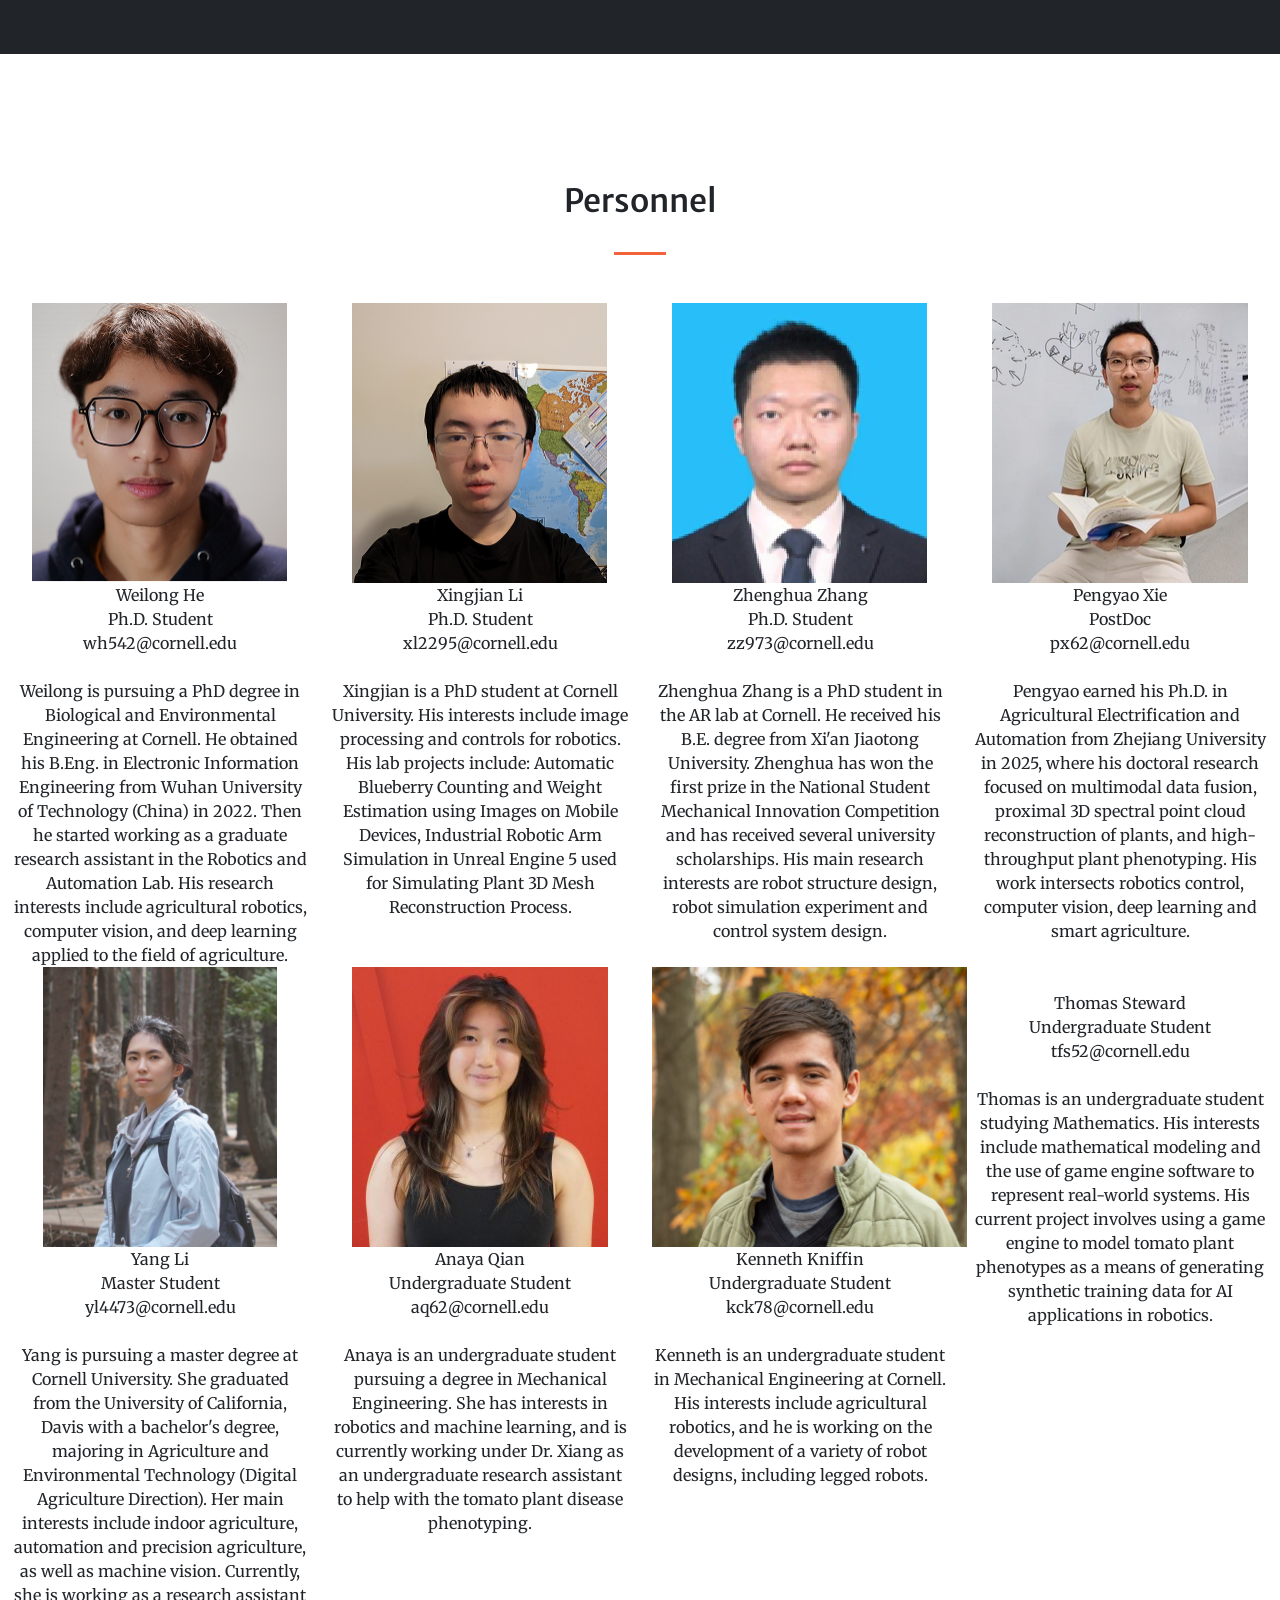
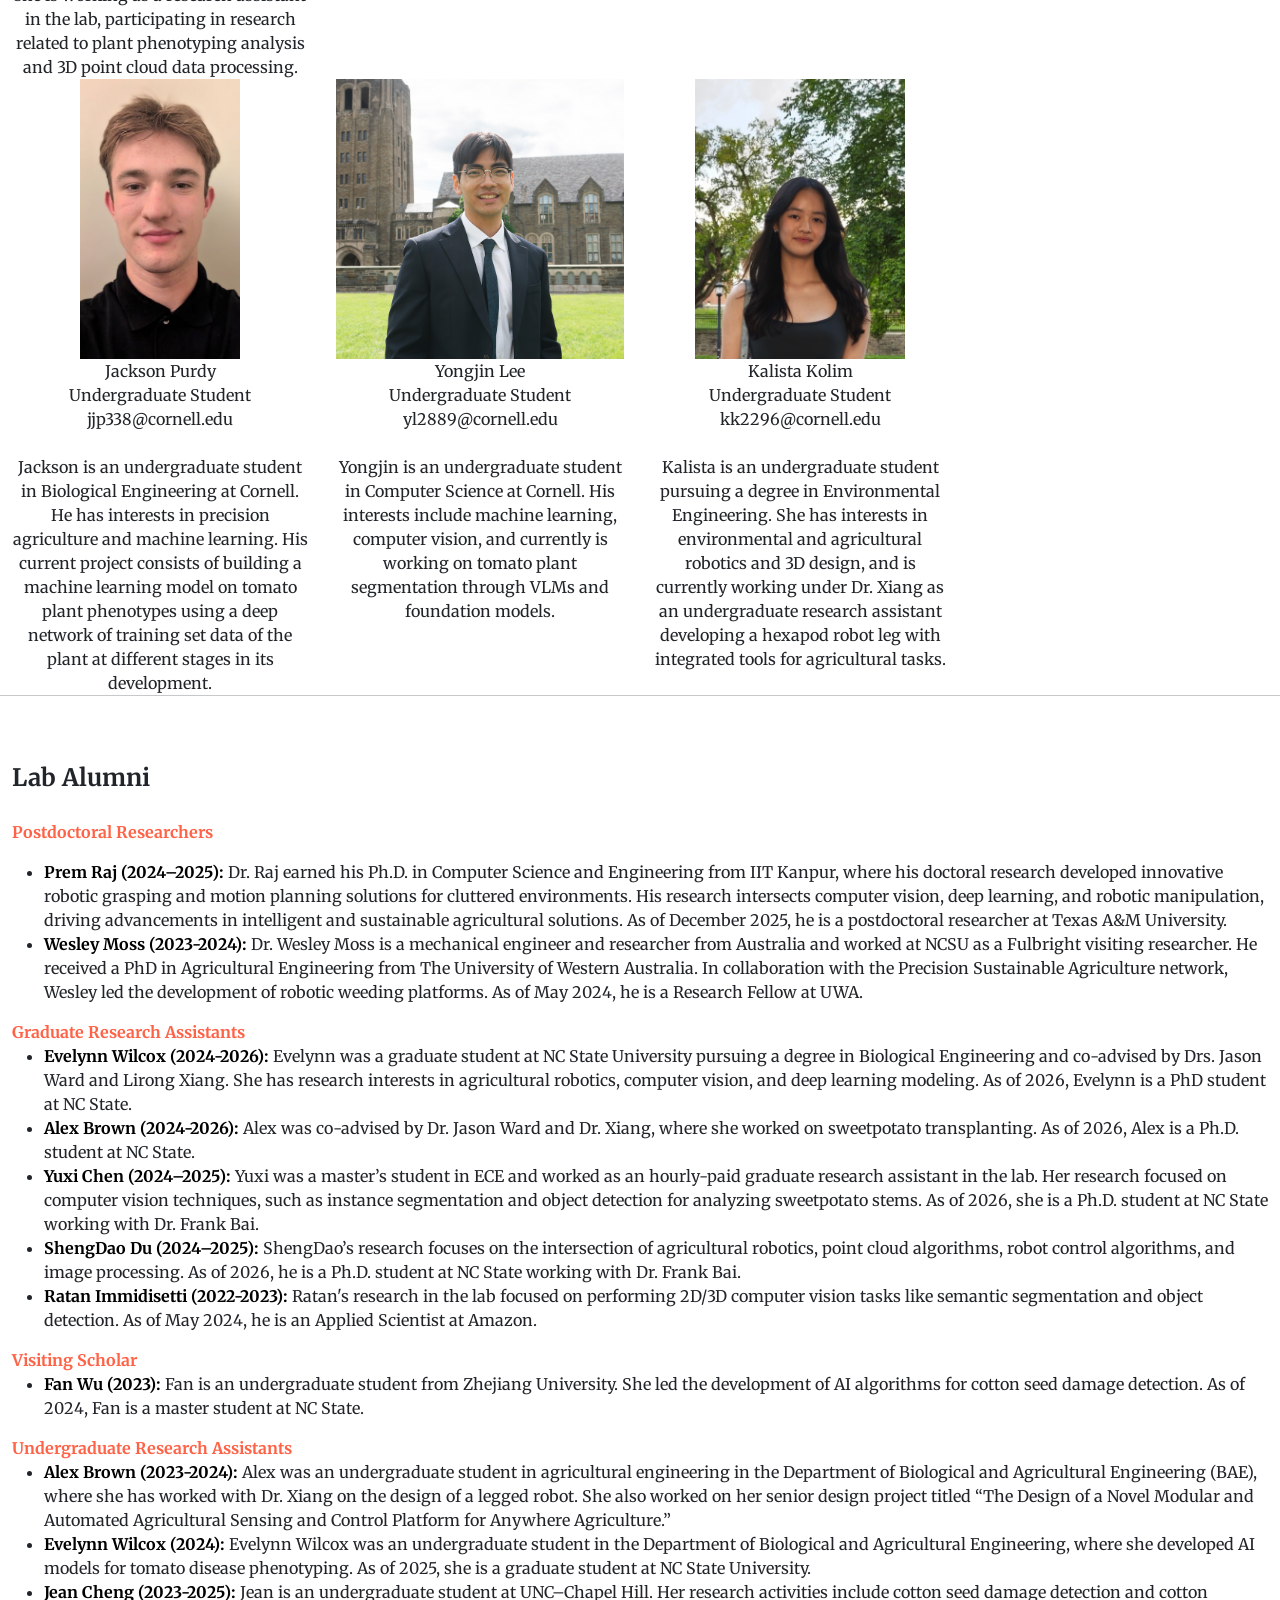
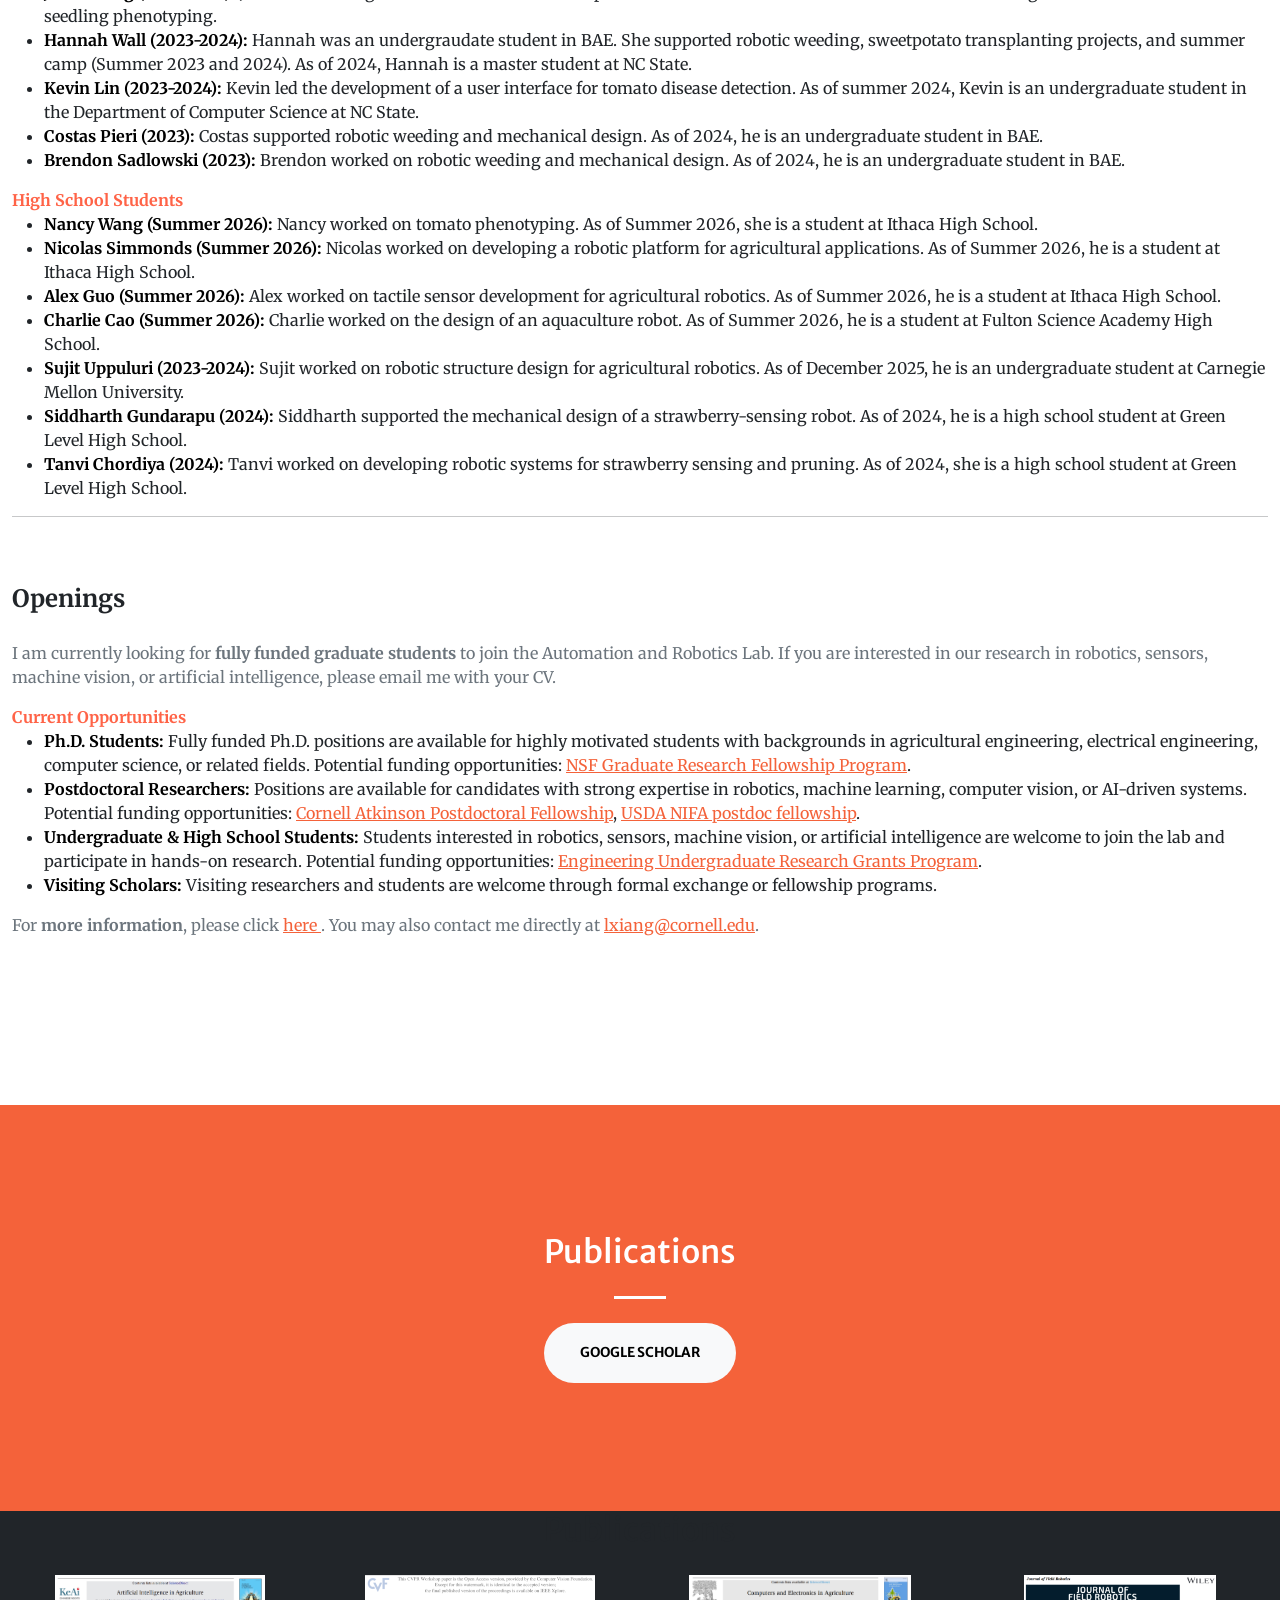
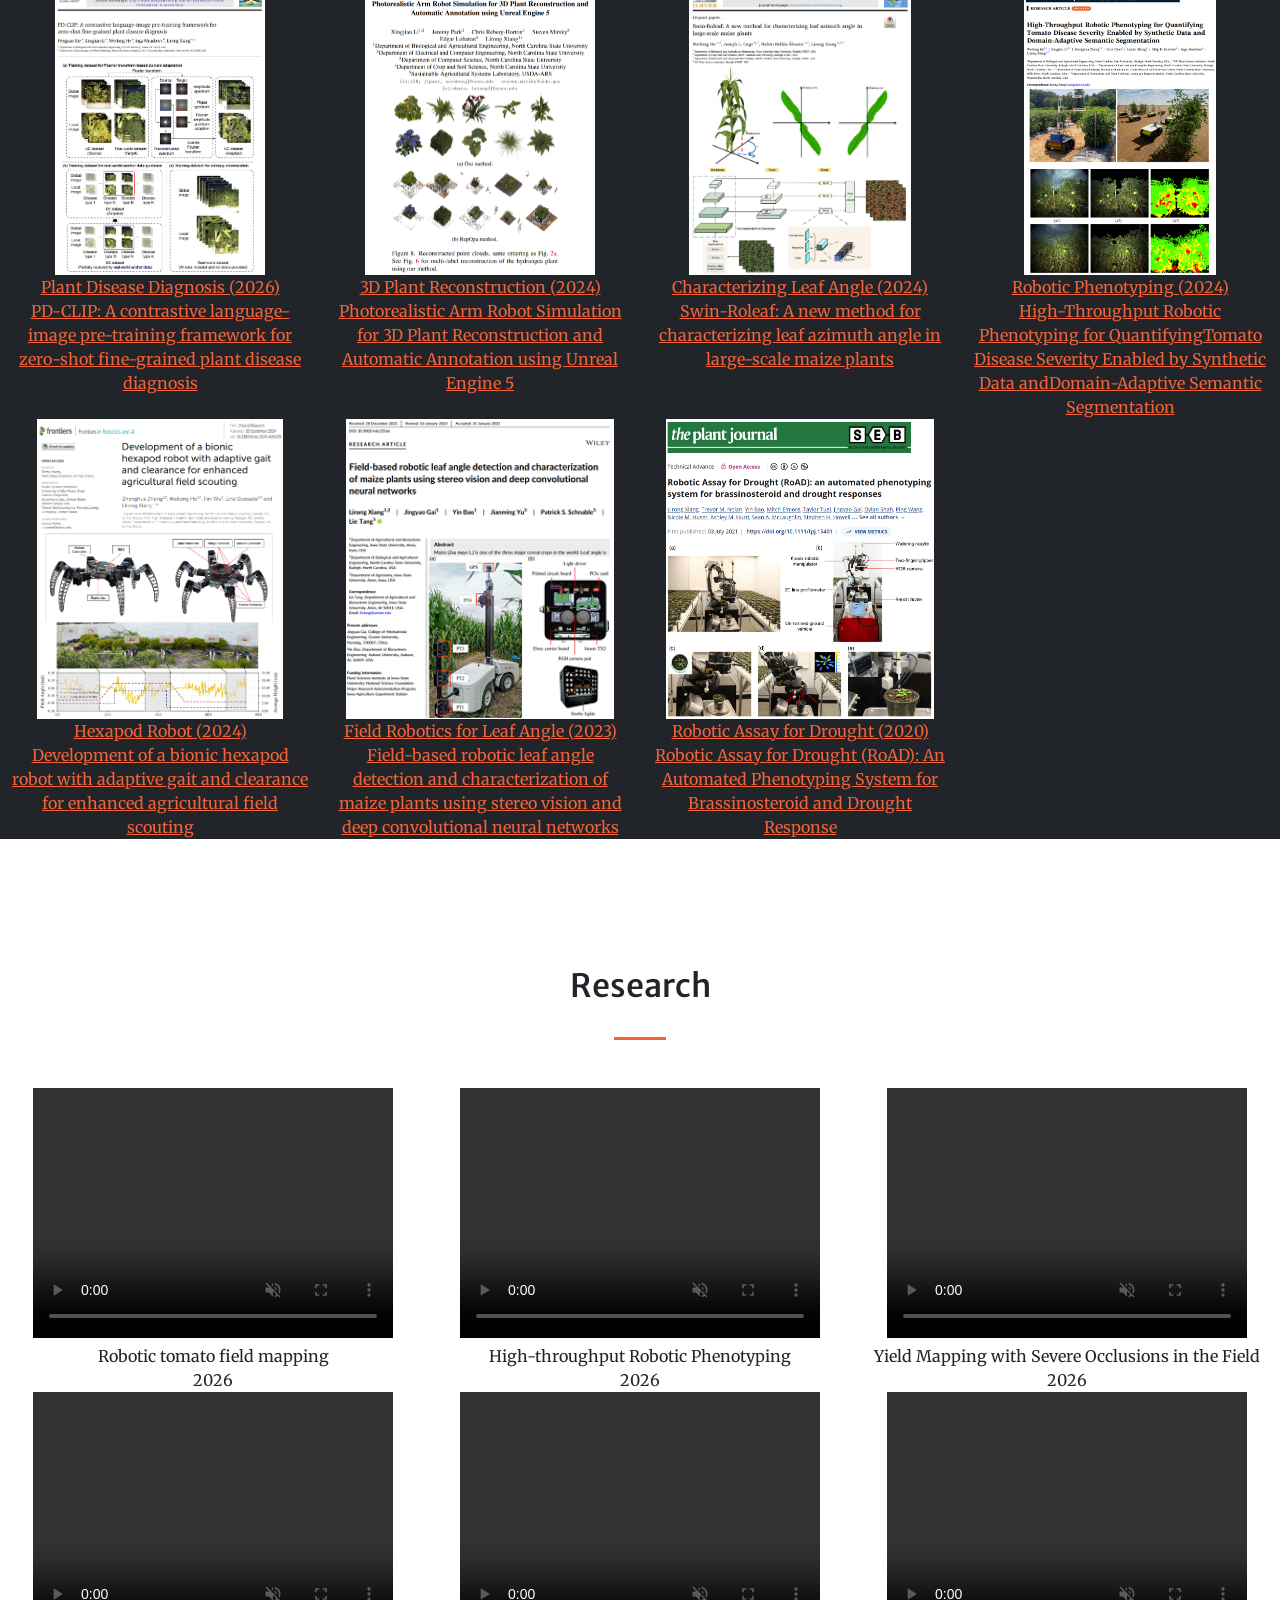
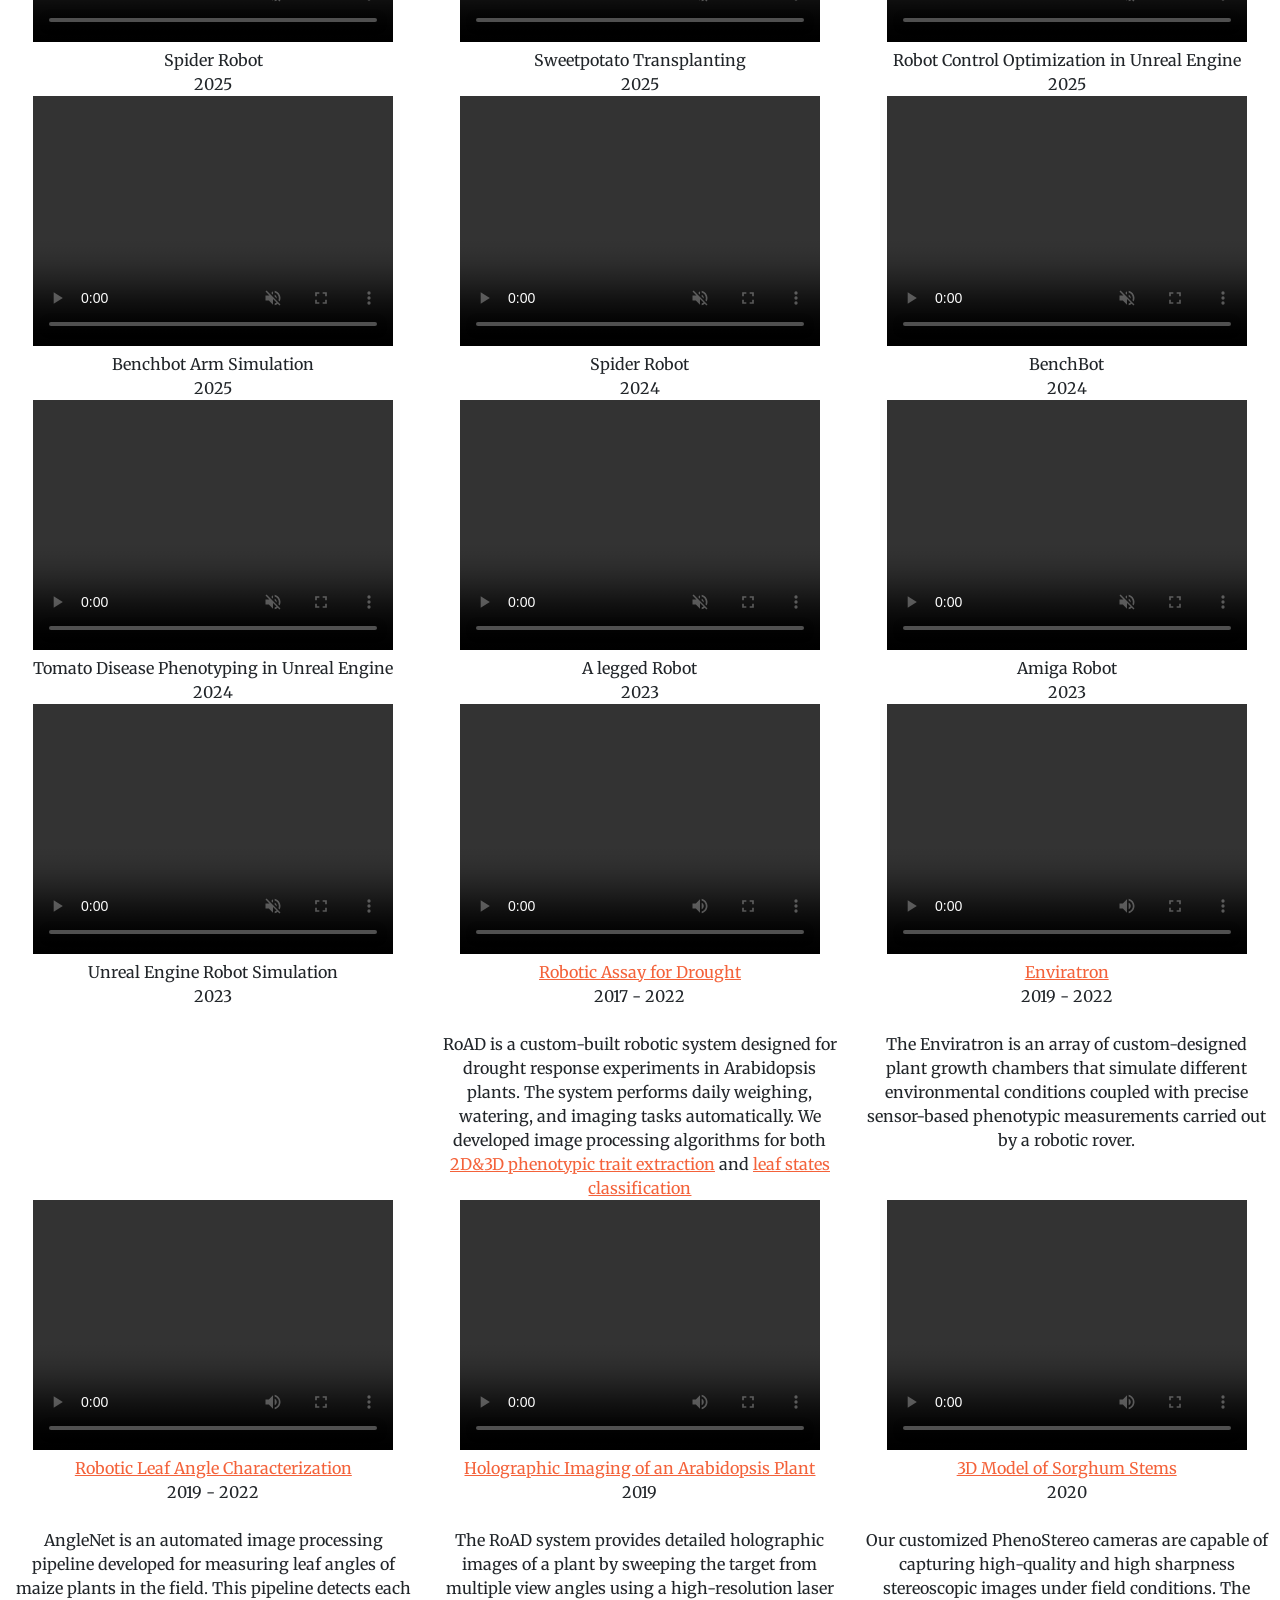
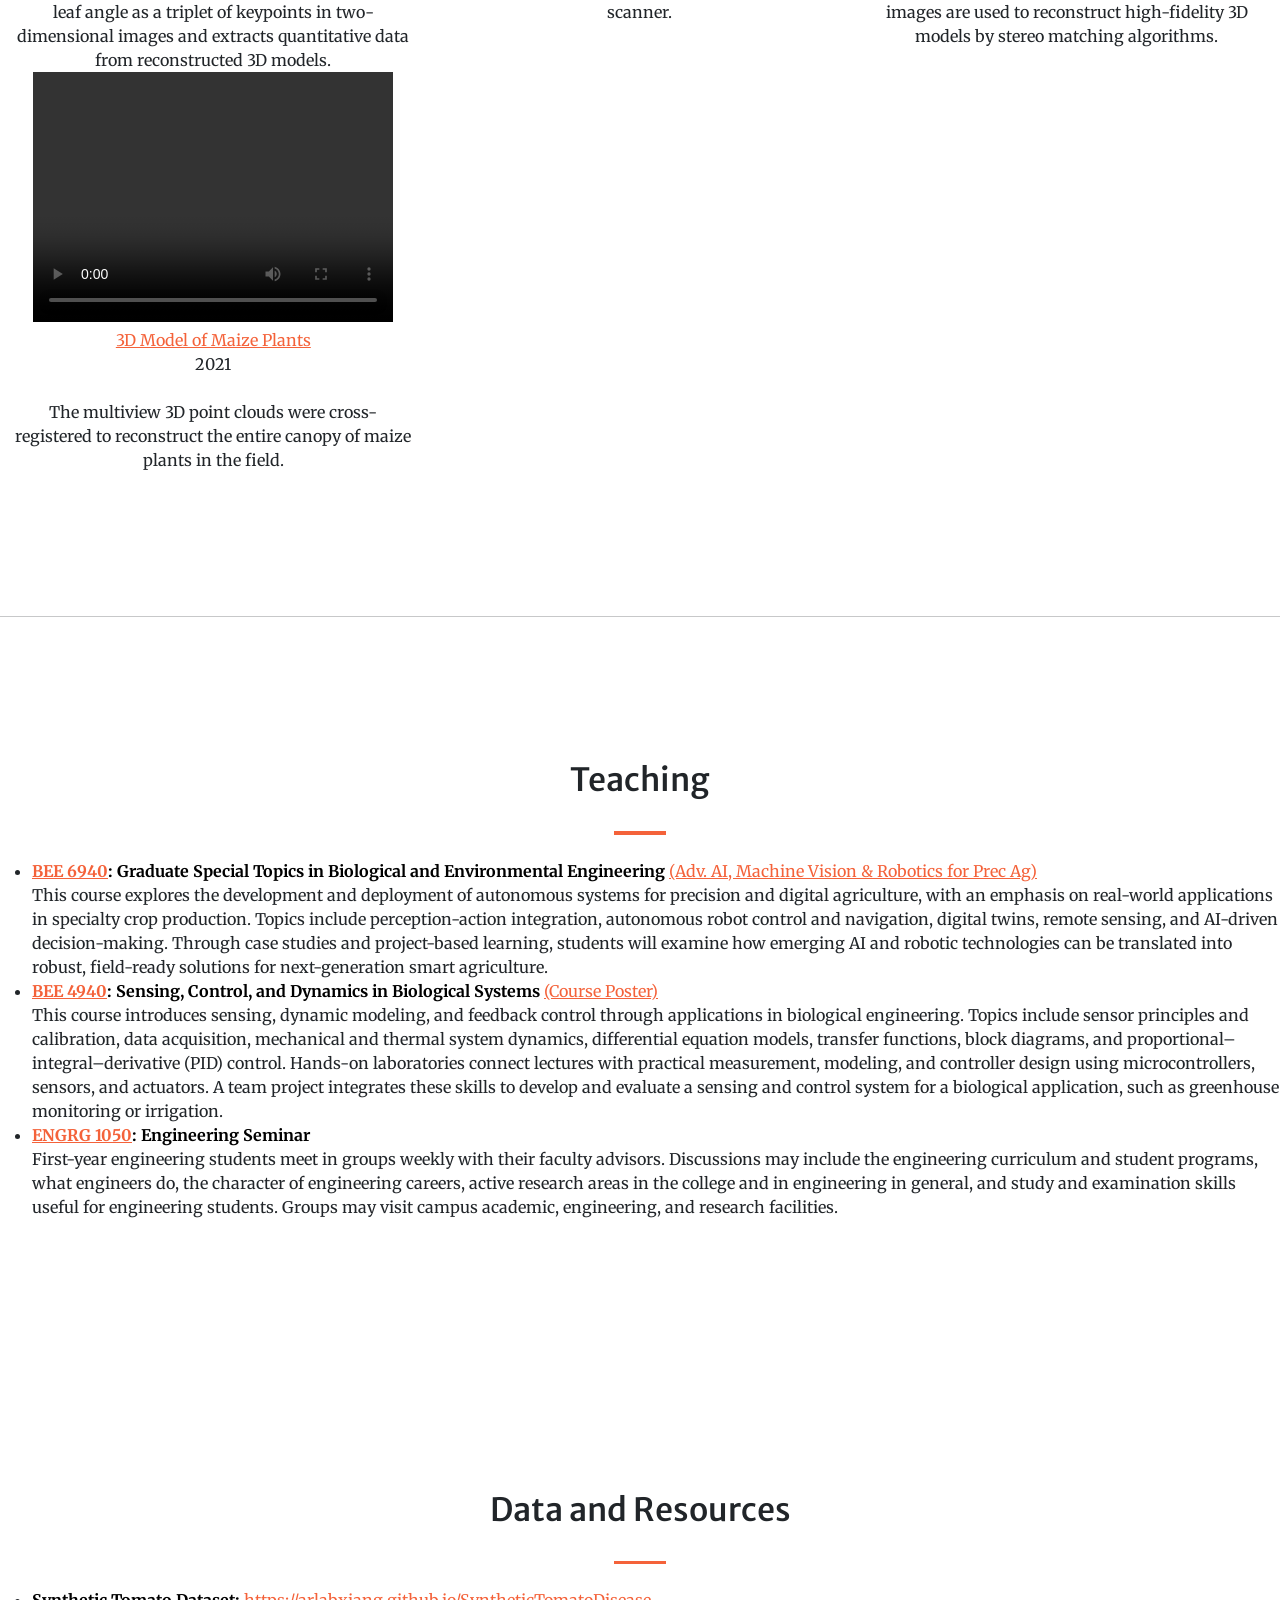
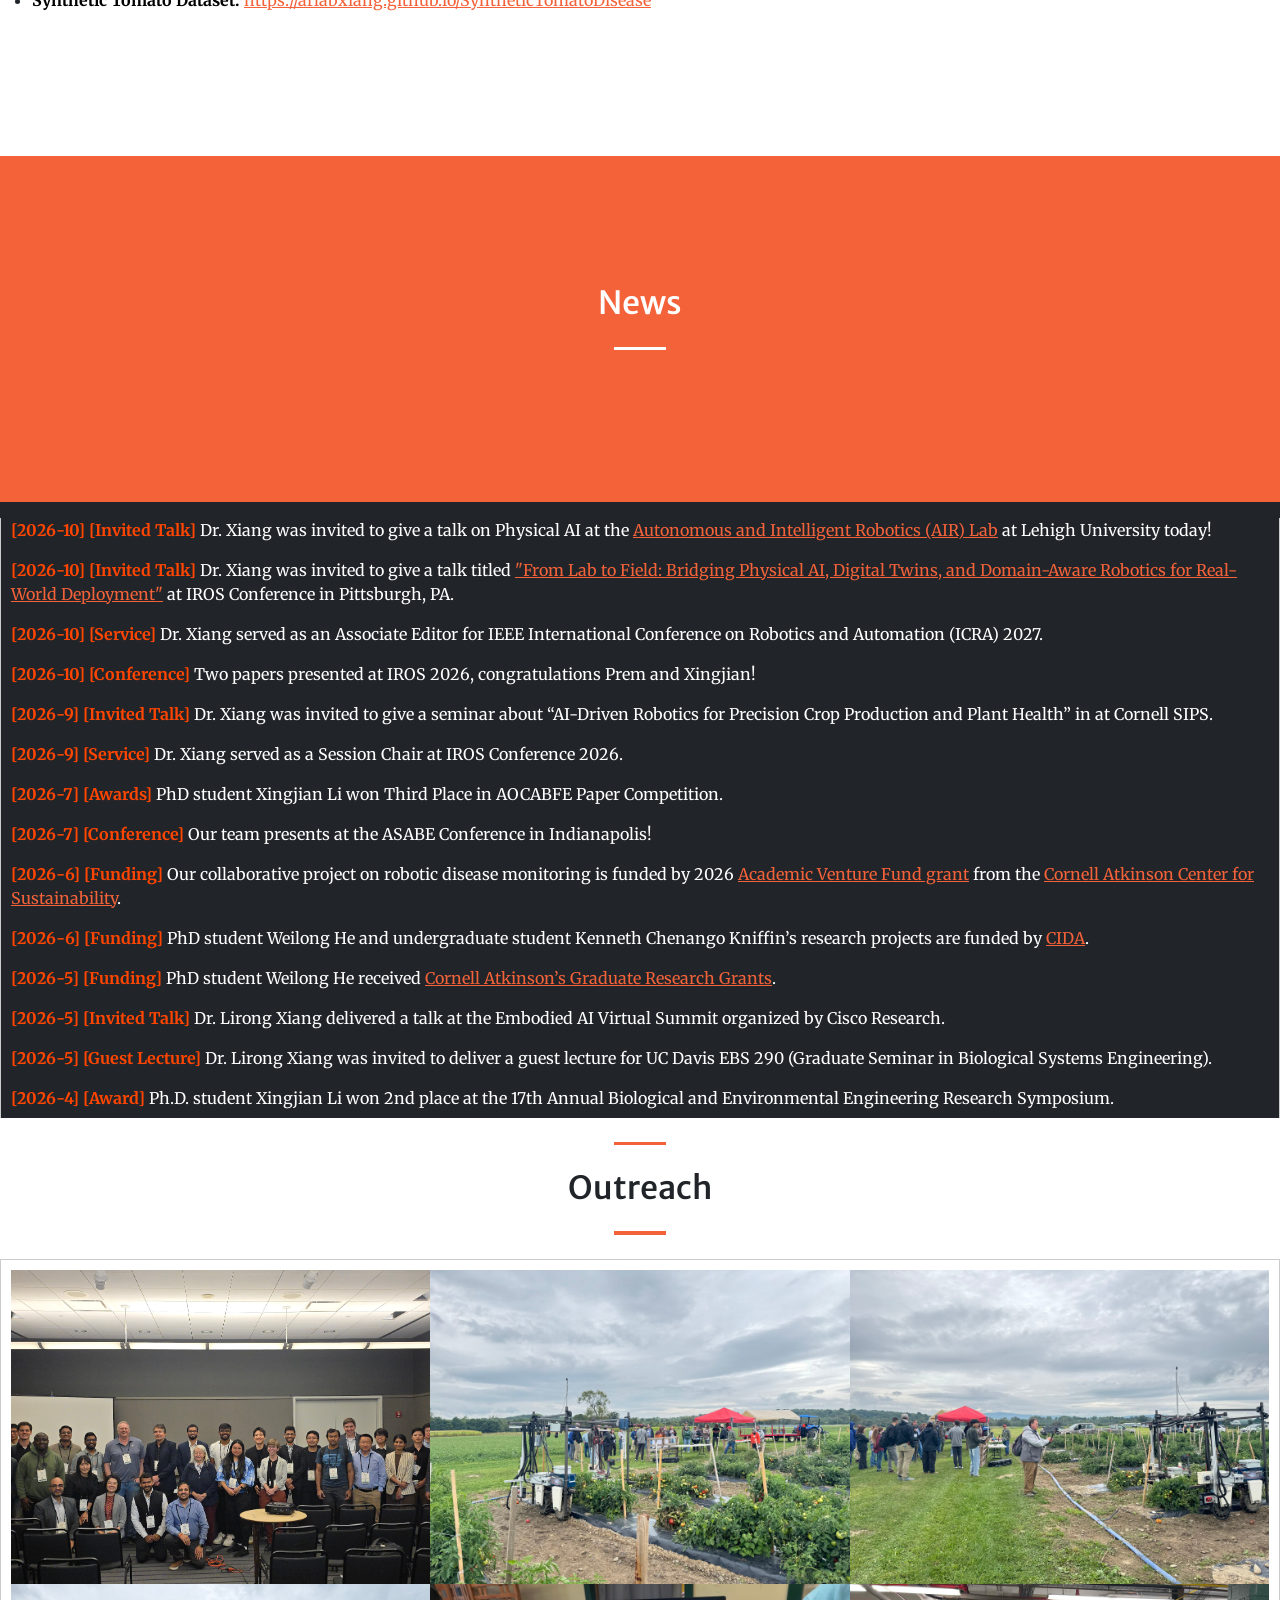
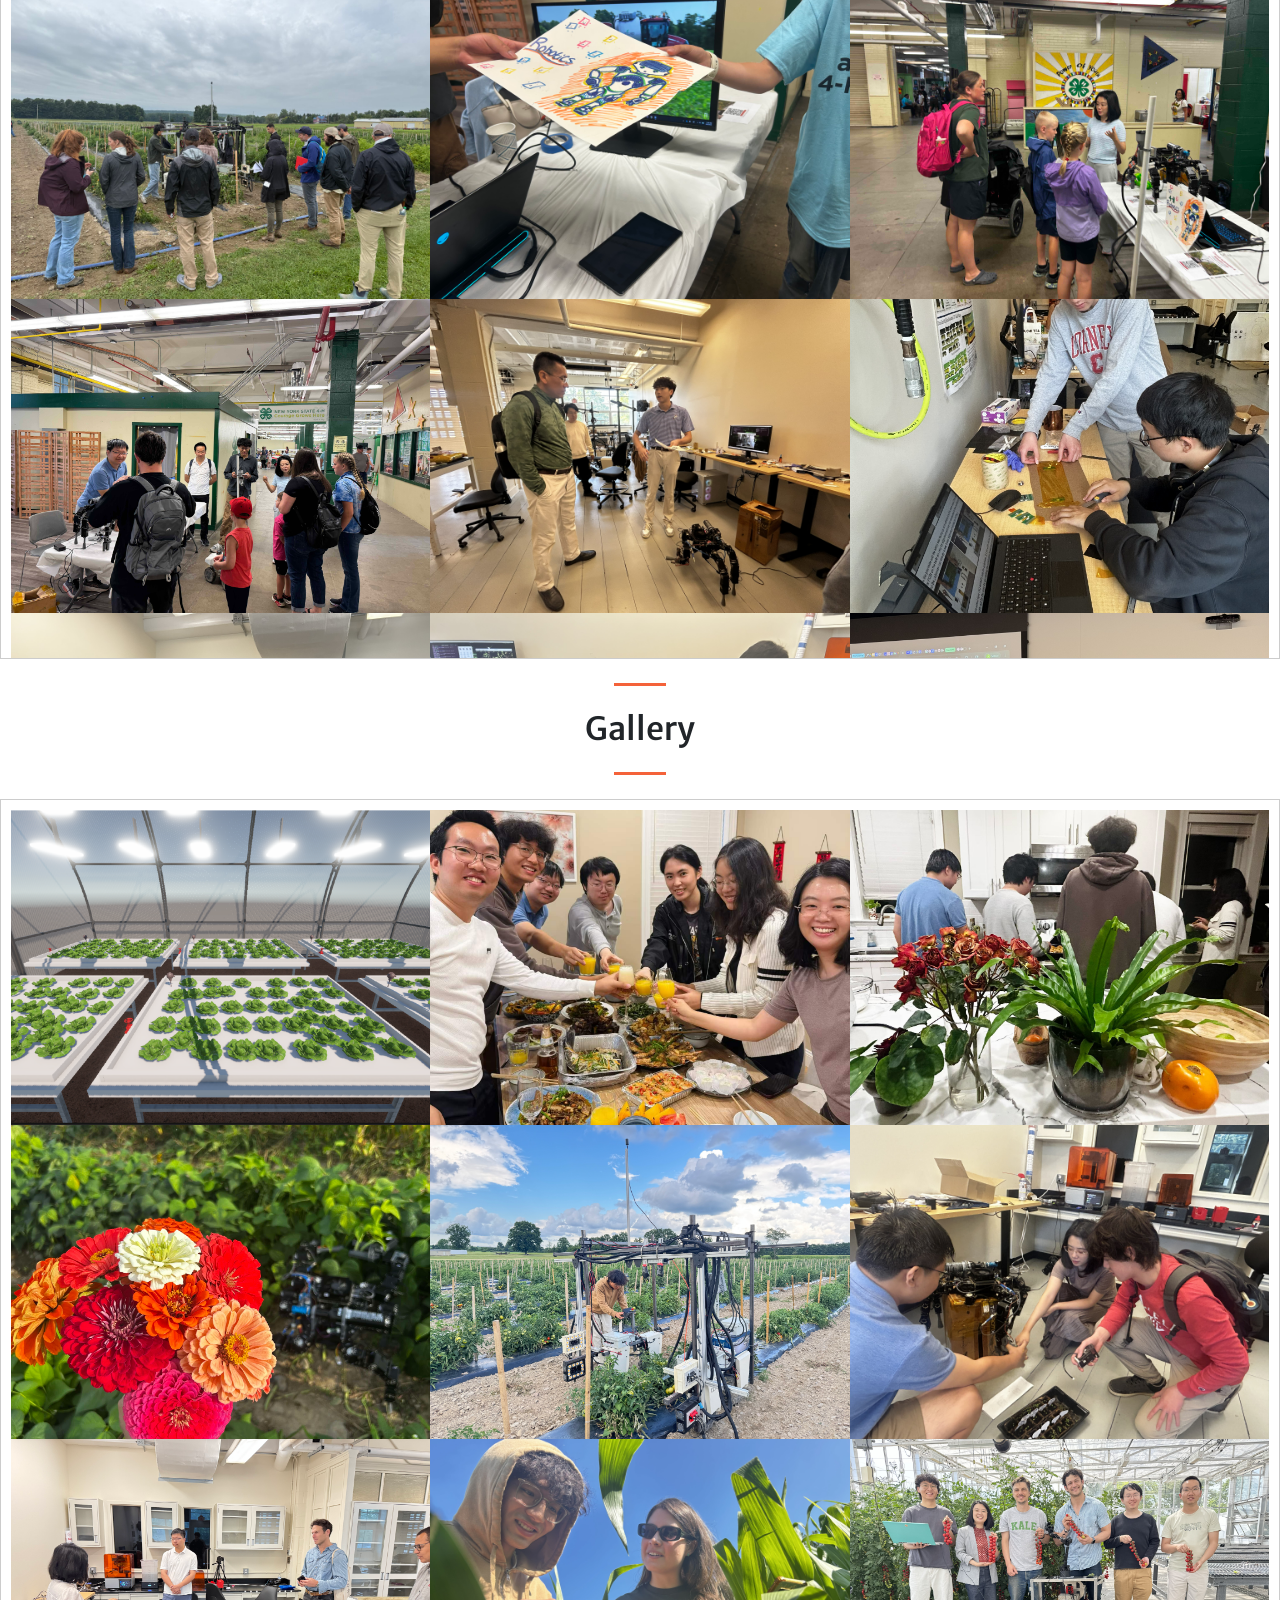
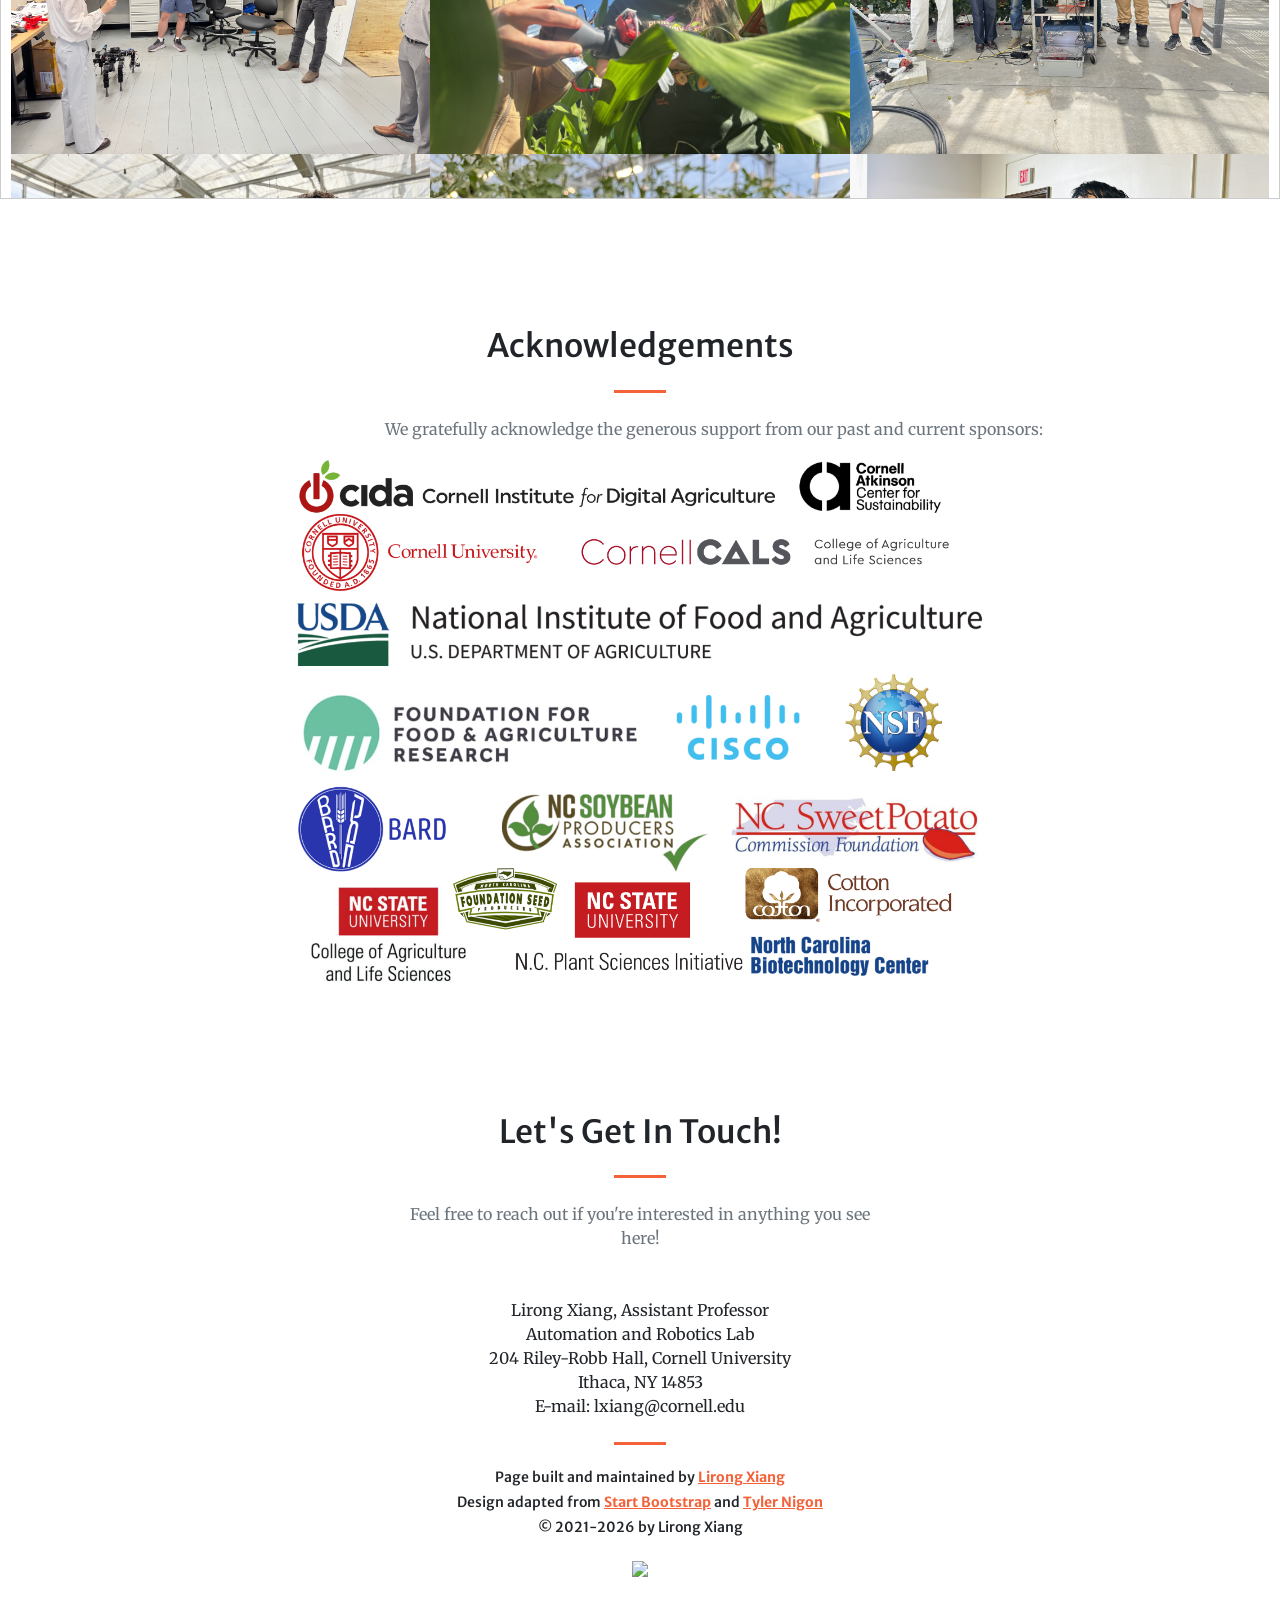
==== commit db893f9d: "[ #lxweb ] Update news and teaching." ====
--- a/index.html
+++ b/index.html
@@ -1211,7 +1211,7 @@
             </div>
             <ul>
                 <li>
-                    <span class="highlight"> <a href="https://classes.cornell.edu/browse/roster/FA26/class/BEE/6940">BEE 4940</a>: Graduate Special Topics in Biological and Environmental Engineering</span>
+                    <span class="highlight"> <a href="https://classes.cornell.edu/browse/roster/FA26/class/BEE/6940">BEE 6940</a>: Graduate Special Topics in Biological and Environmental Engineering</span>
                     <a href="https://drive.google.com/file/d/13eDqRhXBYwZb5vNg-Aqo_Bh1995PPFtb/view?usp=sharing">(Adv. AI, Machine Vision & Robotics for Prec Ag)</a>
                     <br>
                     This course explores the development and deployment of autonomous systems for precision and digital
@@ -1220,6 +1220,18 @@
                     remote sensing, and AI-driven decision-making. Through case studies and project-based learning,
                     students will examine how emerging AI and robotic technologies can be translated into robust,
                     field-ready solutions for next-generation smart agriculture.
+                </li>
+                <li>
+                    <span class="highlight"> <a href="https://classes.cornell.edu/browse/roster/SP27/class/BEE/4940">BEE 4940</a>: Sensing, Control, and Dynamics in Biological Systems</span>
+                    <a href="https://drive.google.com/file/d/1DK0XMZycSDCVjEQ25wuRMCFIplpdKiBJ/view">(Course Poster)</a>
+                    <br>
+                    This course introduces sensing, dynamic modeling, and feedback control through applications in
+                    biological engineering. Topics include sensor principles and calibration, data acquisition,
+                    mechanical and thermal system dynamics, differential equation models, transfer functions, block
+                    diagrams, and proportional–integral–derivative (PID) control. Hands-on laboratories connect lectures
+                    with practical measurement, modeling, and controller design using microcontrollers, sensors, and
+                    actuators. A team project integrates these skills to develop and evaluate a sensing and control
+                    system for a biological application, such as greenhouse monitoring or irrigation.
                 </li>
                 <li>
                     <span class="highlight"> <a href="https://classes.cornell.edu/browse/roster/FA26/class/ENGRG/1050">ENGRG 1050</a>: Engineering Seminar</span>
@@ -1269,6 +1281,11 @@
 
 
                 <div style="max-height: 600px; overflow-y: auto; border-left: 1px solid #ccc; border-right: 1px solid #ccc; padding: 0 10px; margin: 0;">
+
+                    <p class="text-decoration text-left">
+                      <span style="color: #ff4500; font-weight: bold;">[2026-10] [Invited Talk]</span>
+                        Dr. Xiang was invited to give a talk on Physical AI at the <a href="https://idisc.lehigh.edu/event/air-lab-robot-autonomy-seminar-series">Autonomous and Intelligent Robotics (AIR) Lab</a> at Lehigh University today!
+                    </p>
 
                     <p class="text-decoration text-left">
                       <span style="color: #ff4500; font-weight: bold;">[2026-10] [Invited Talk]</span>
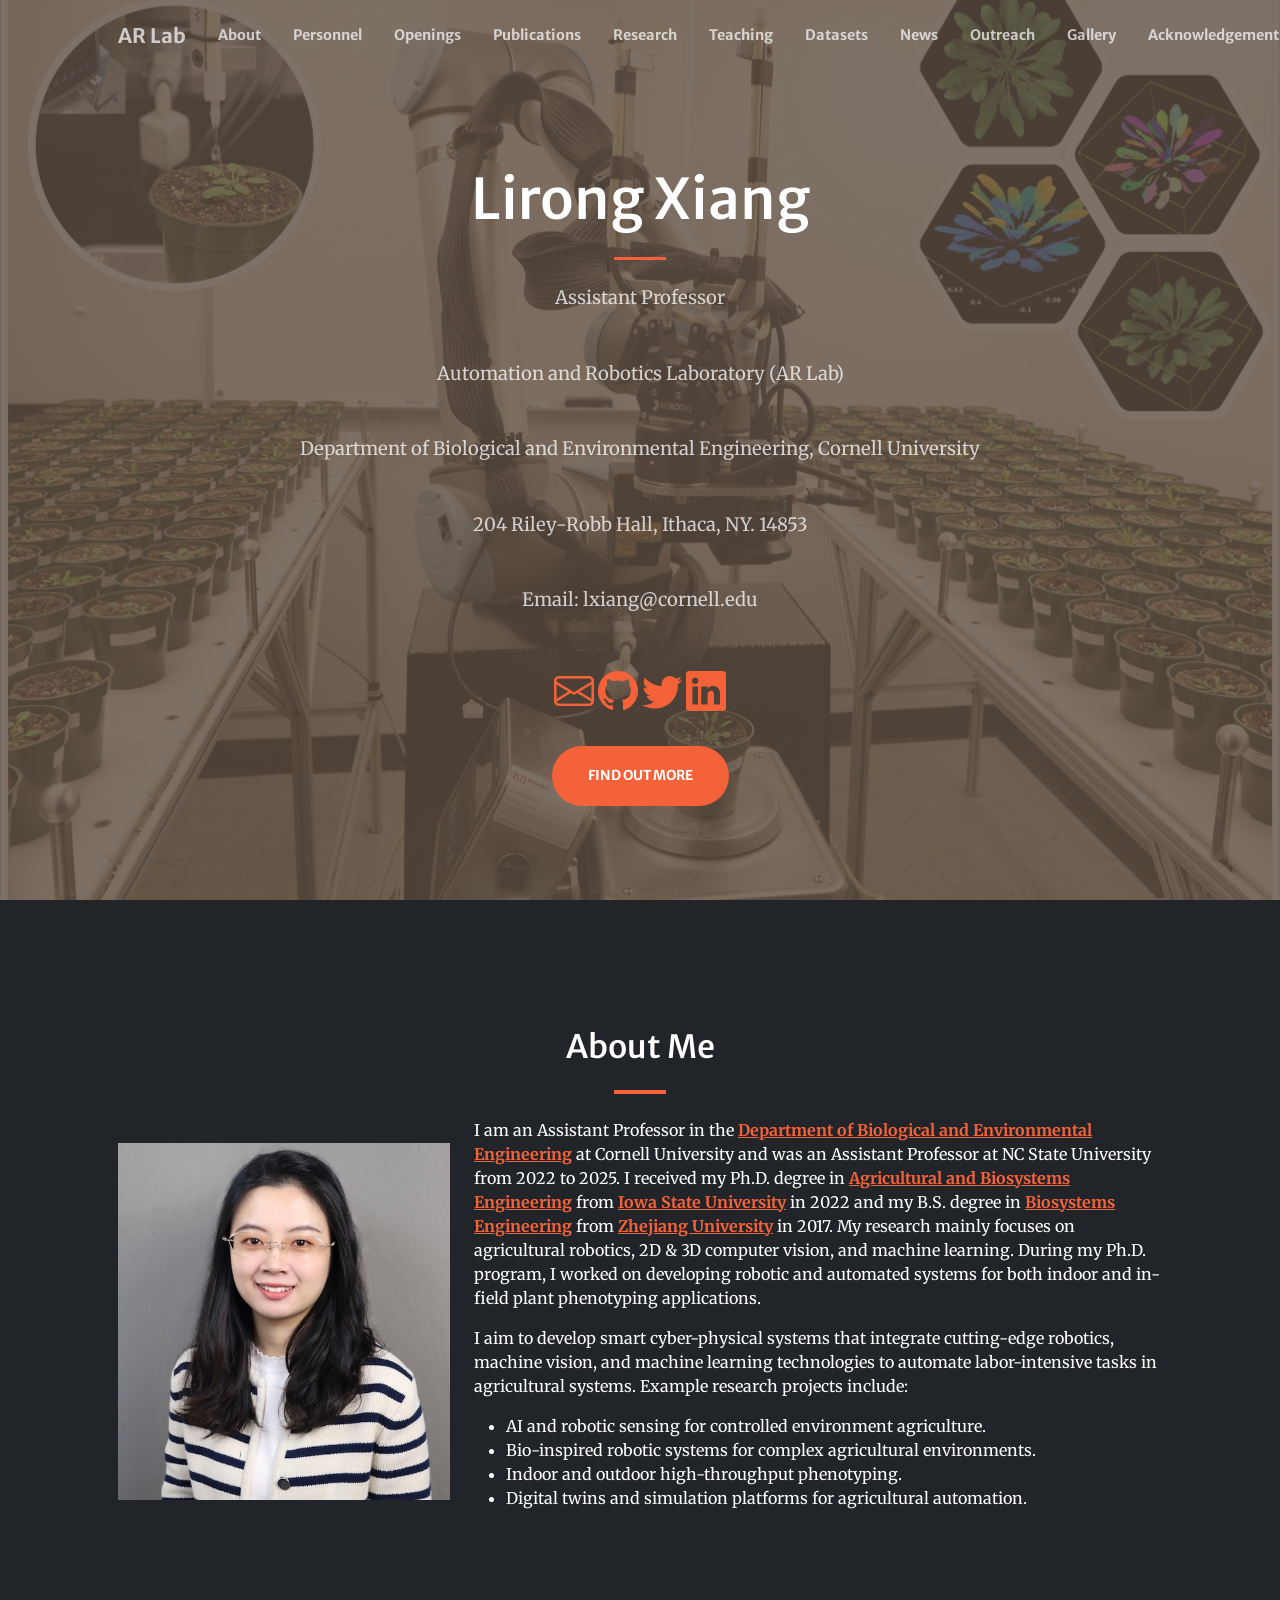
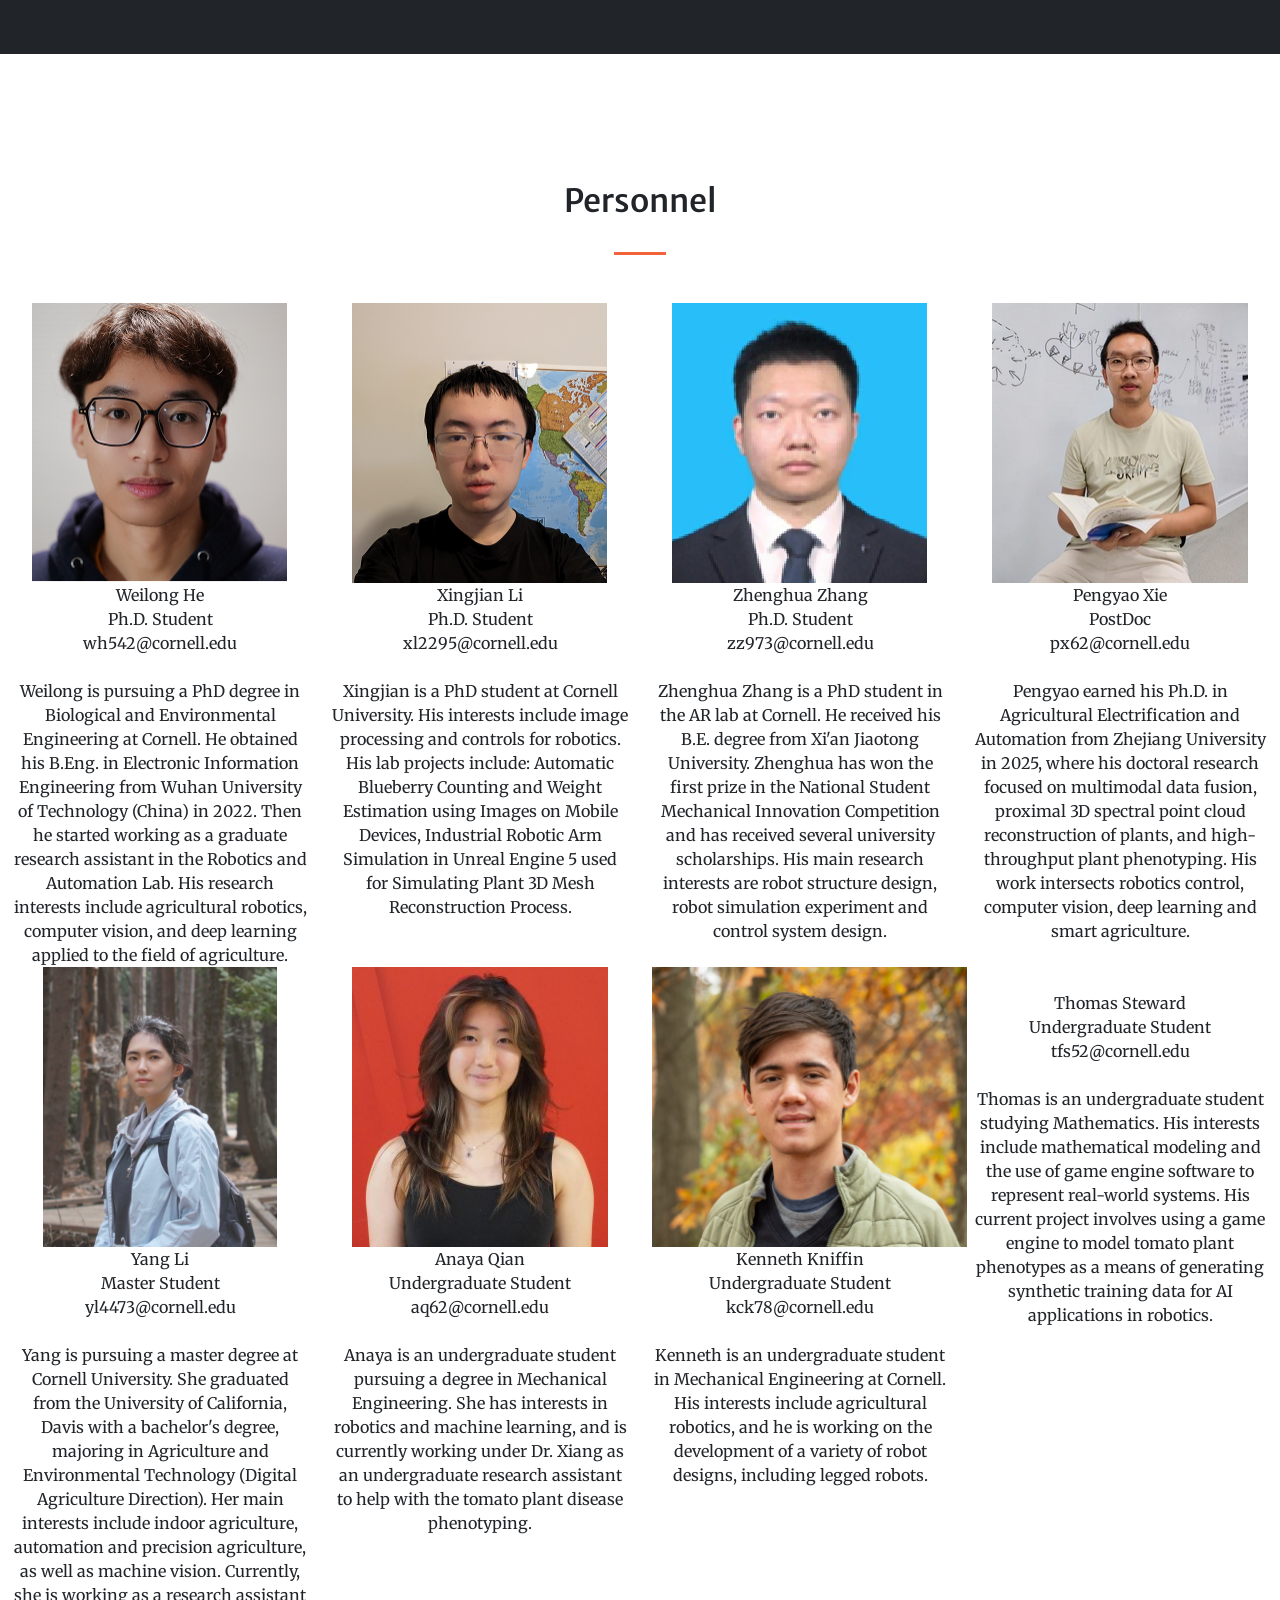
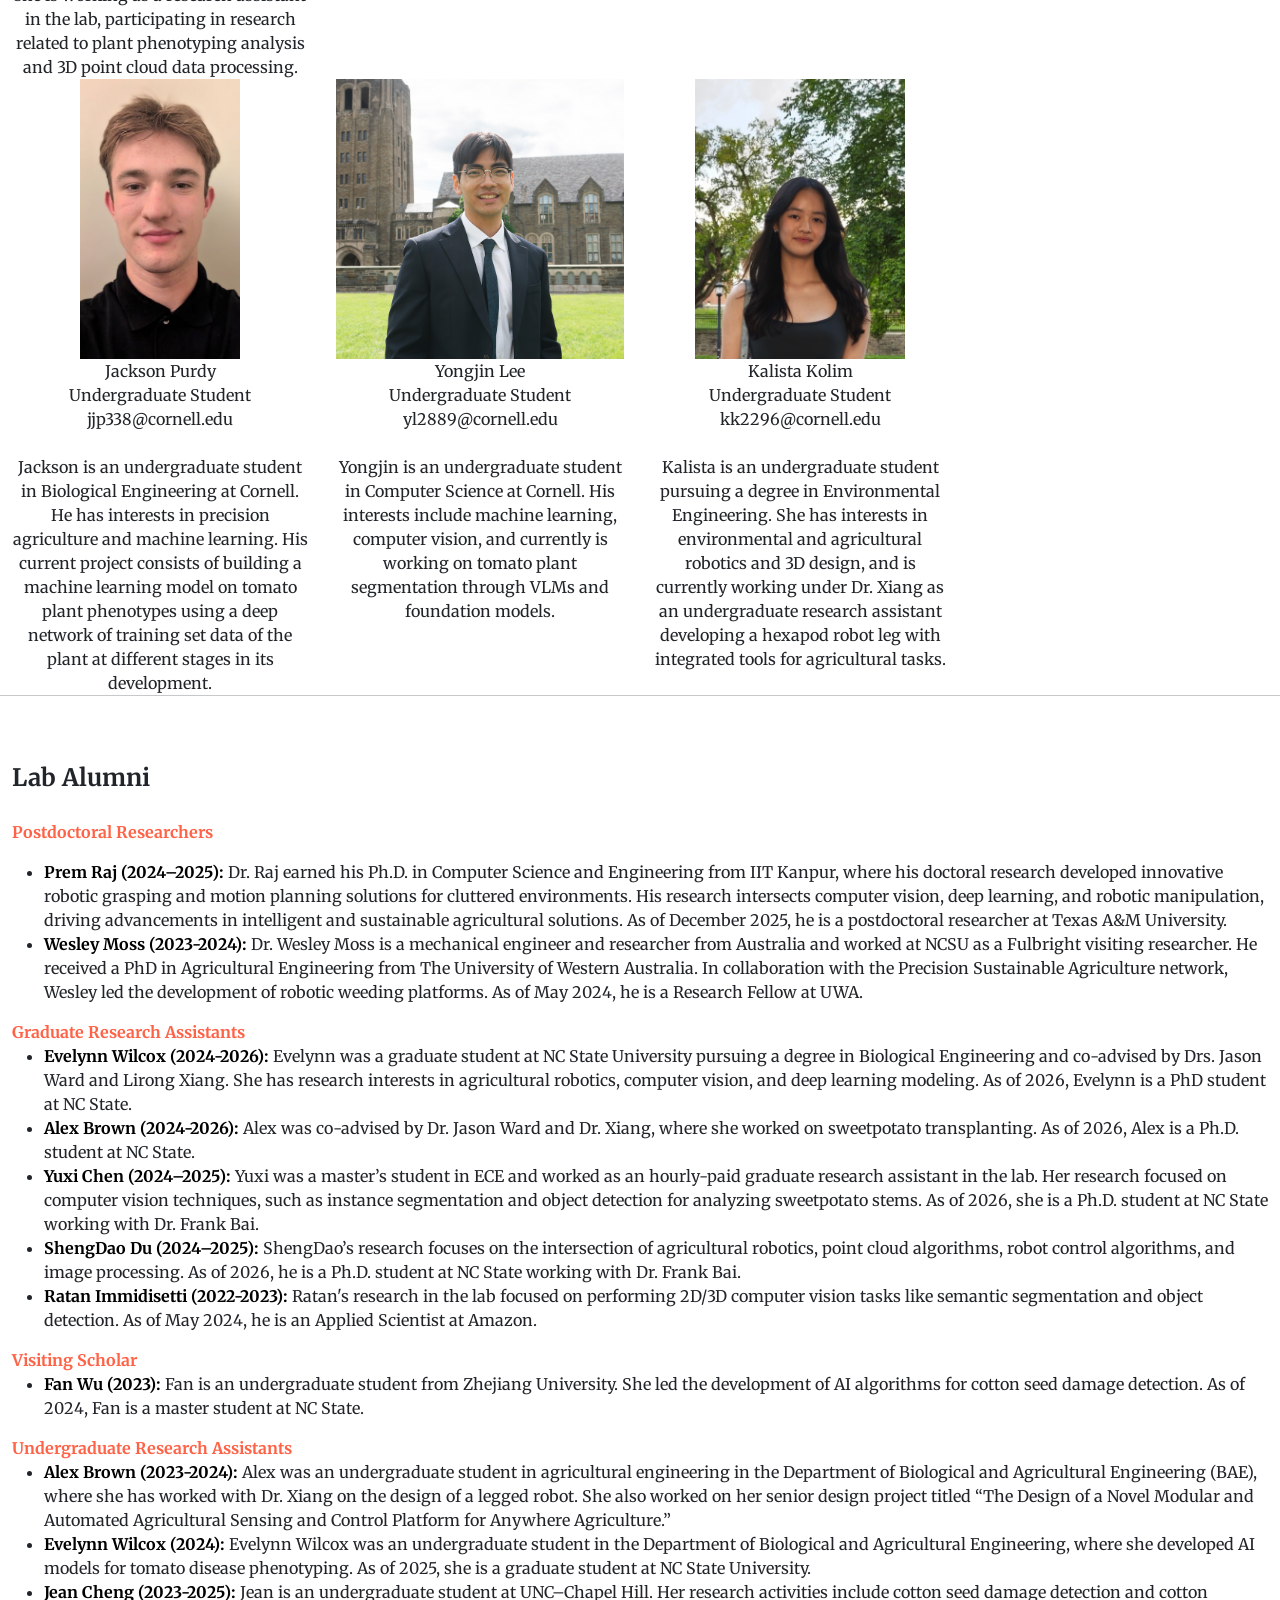
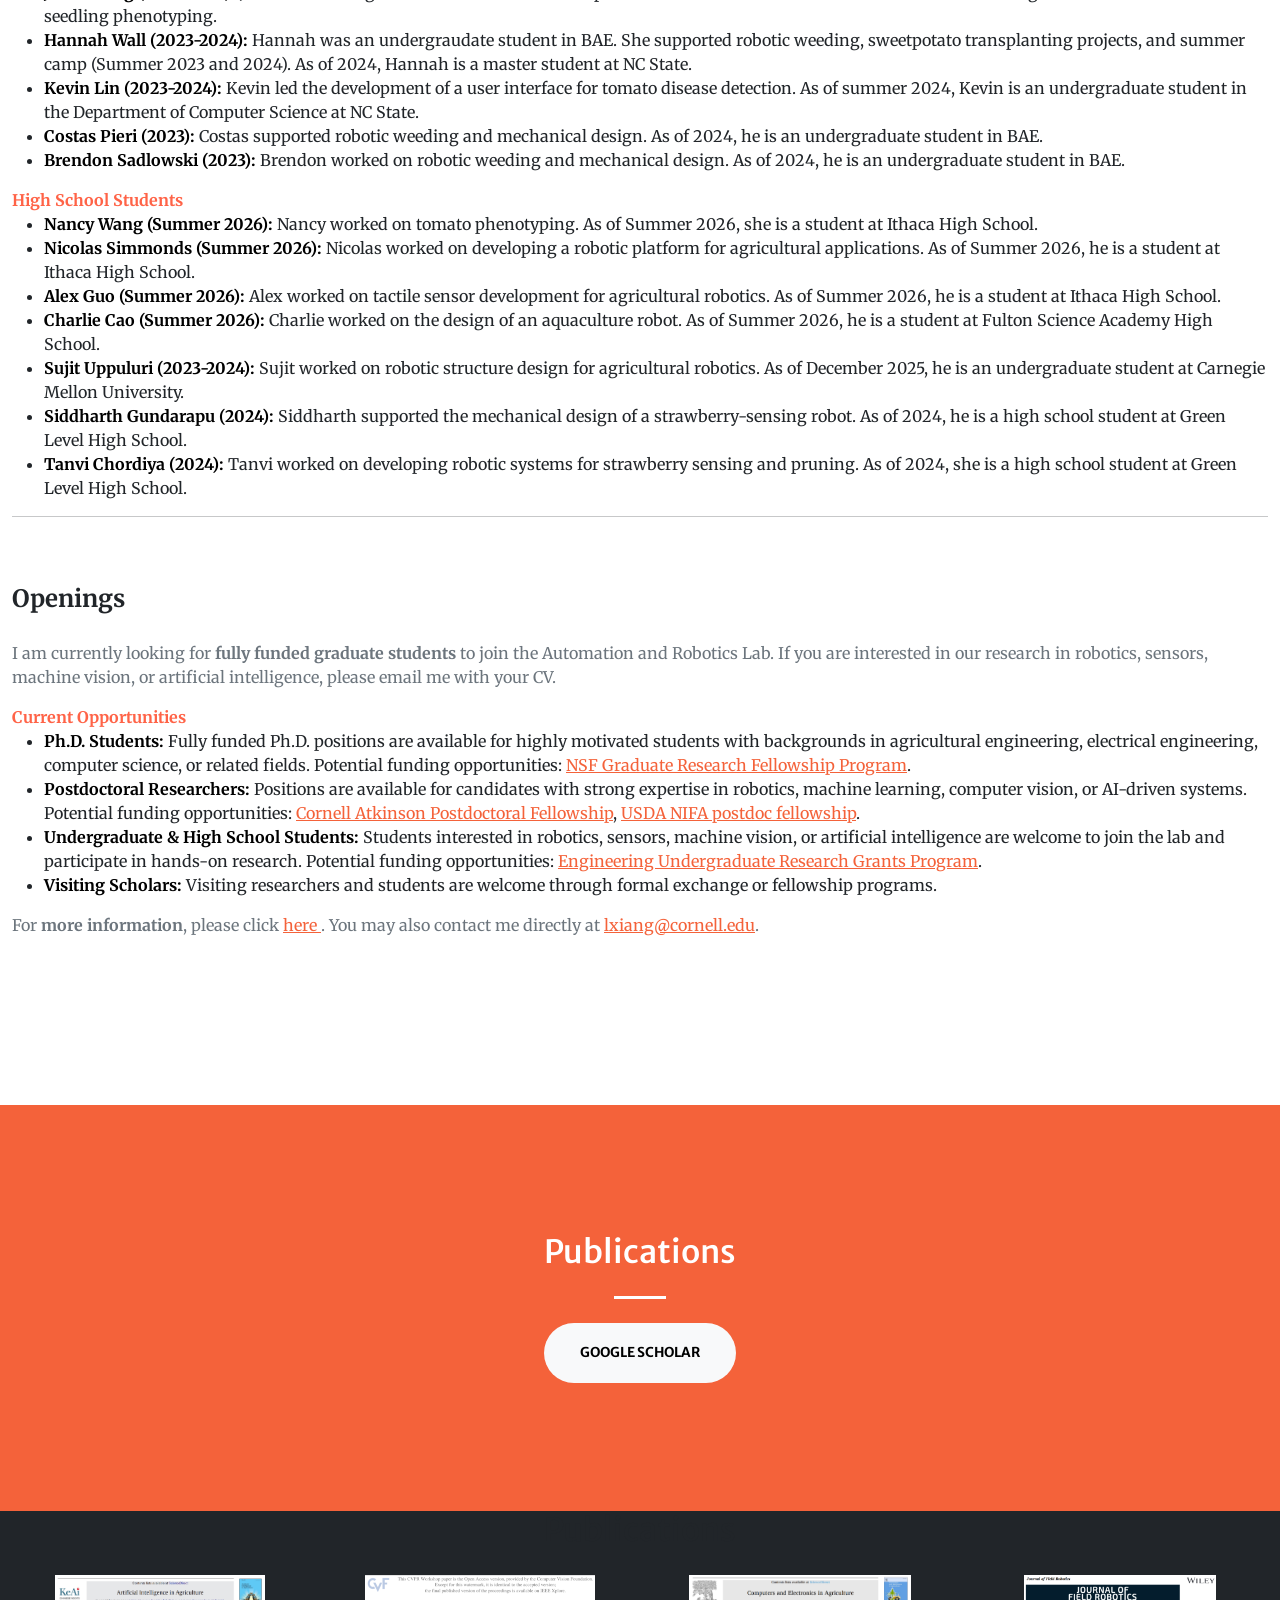
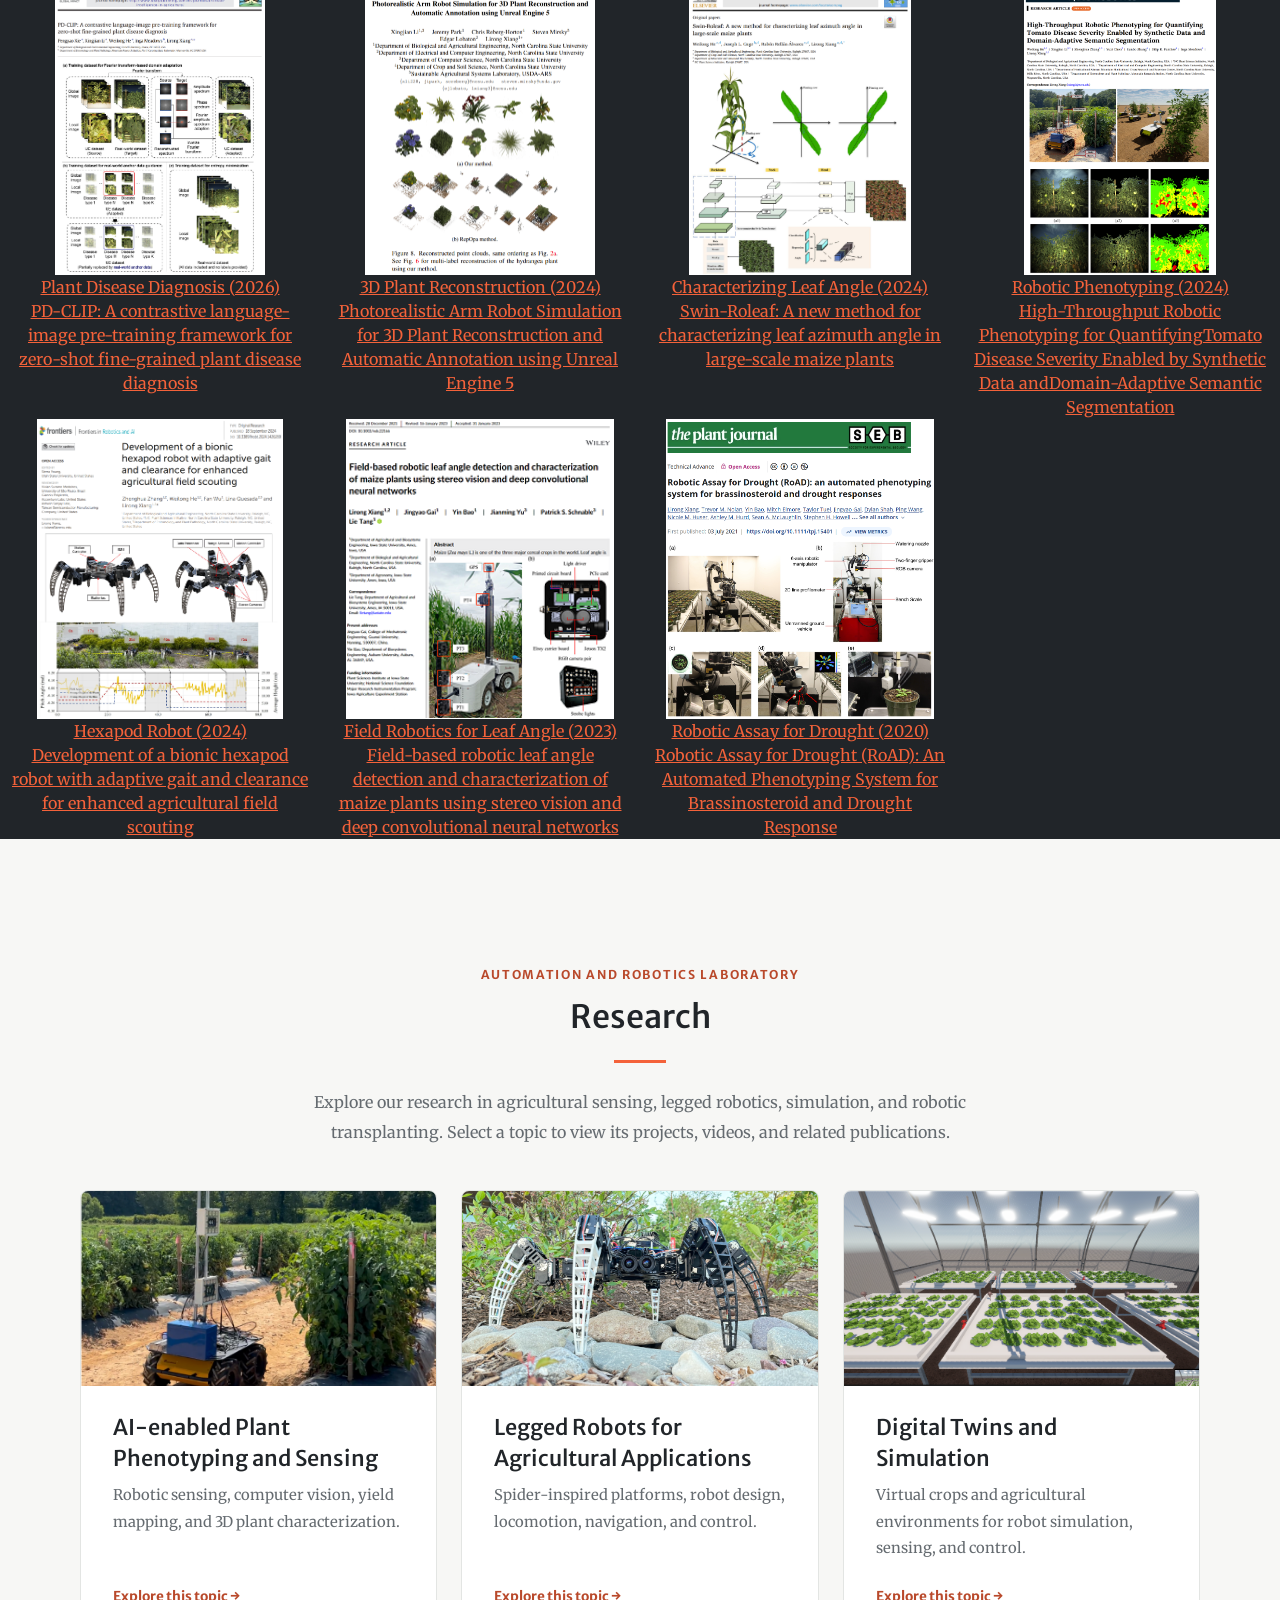
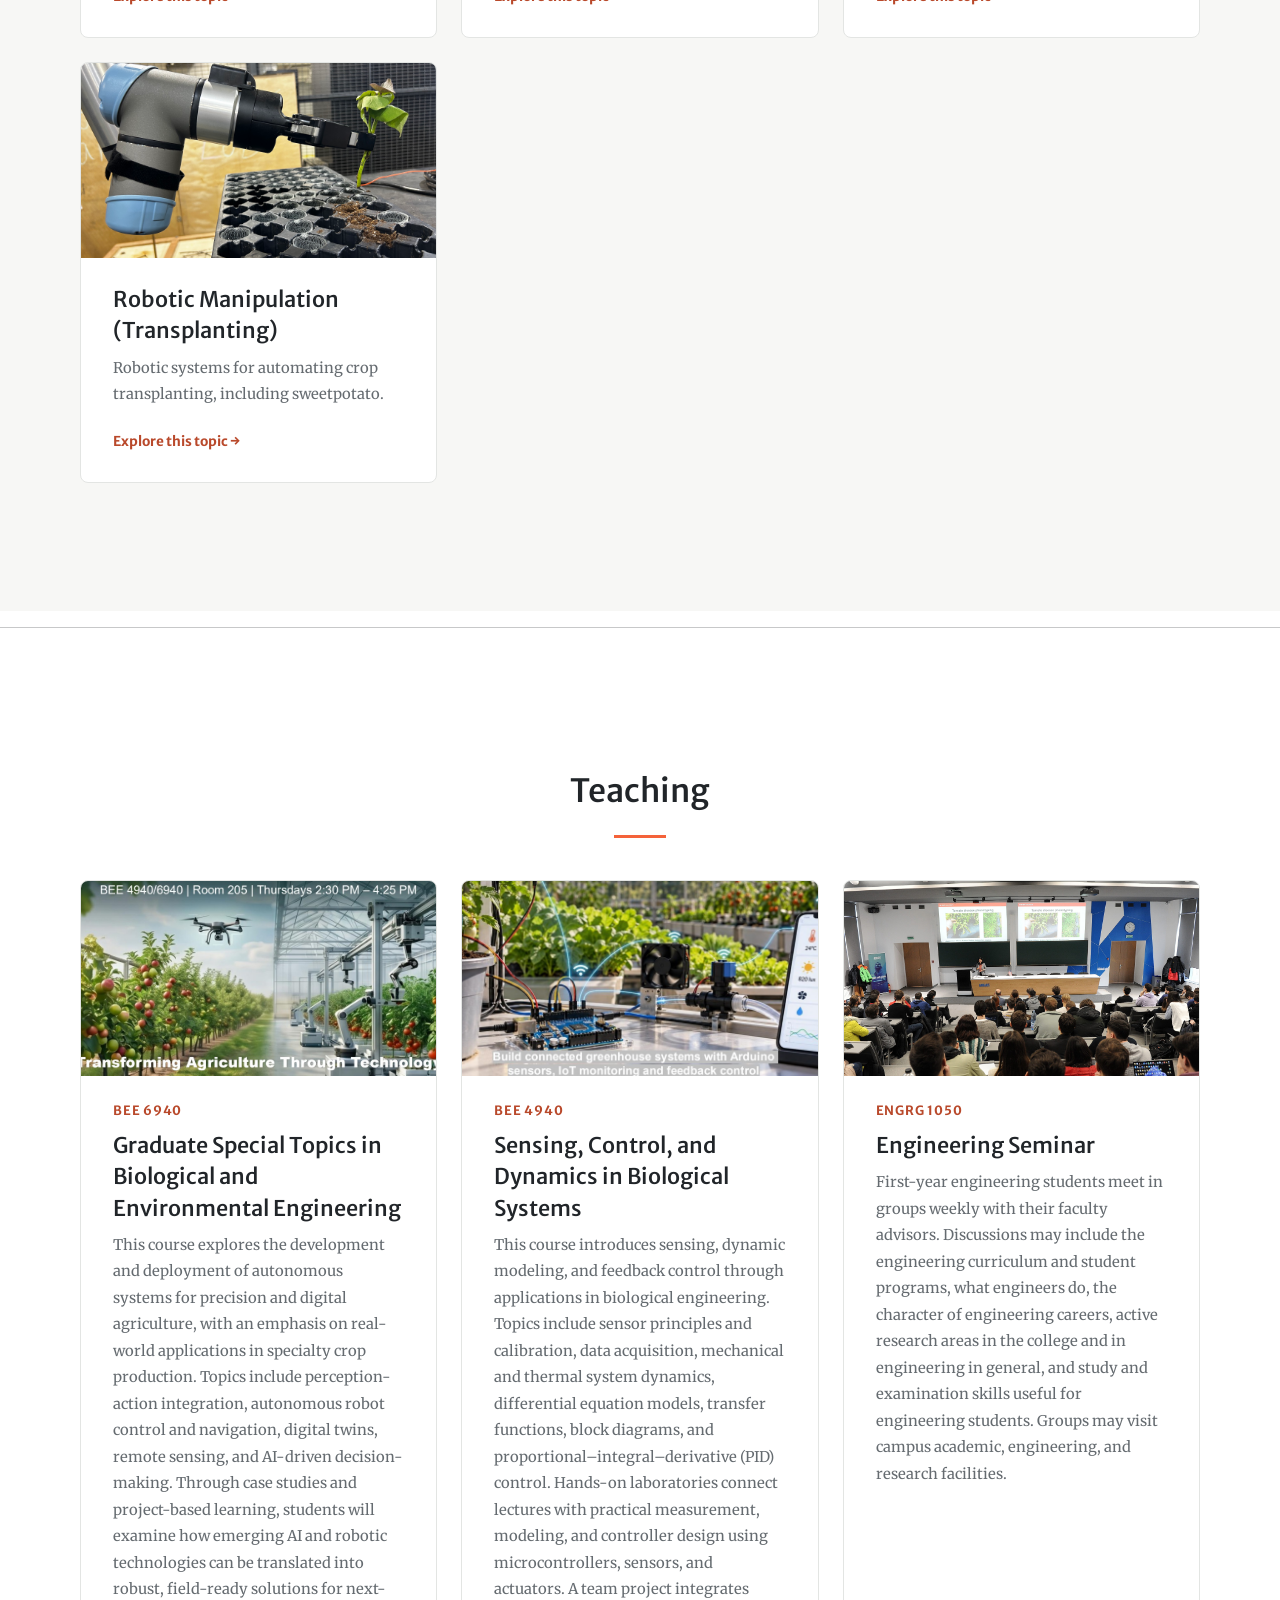
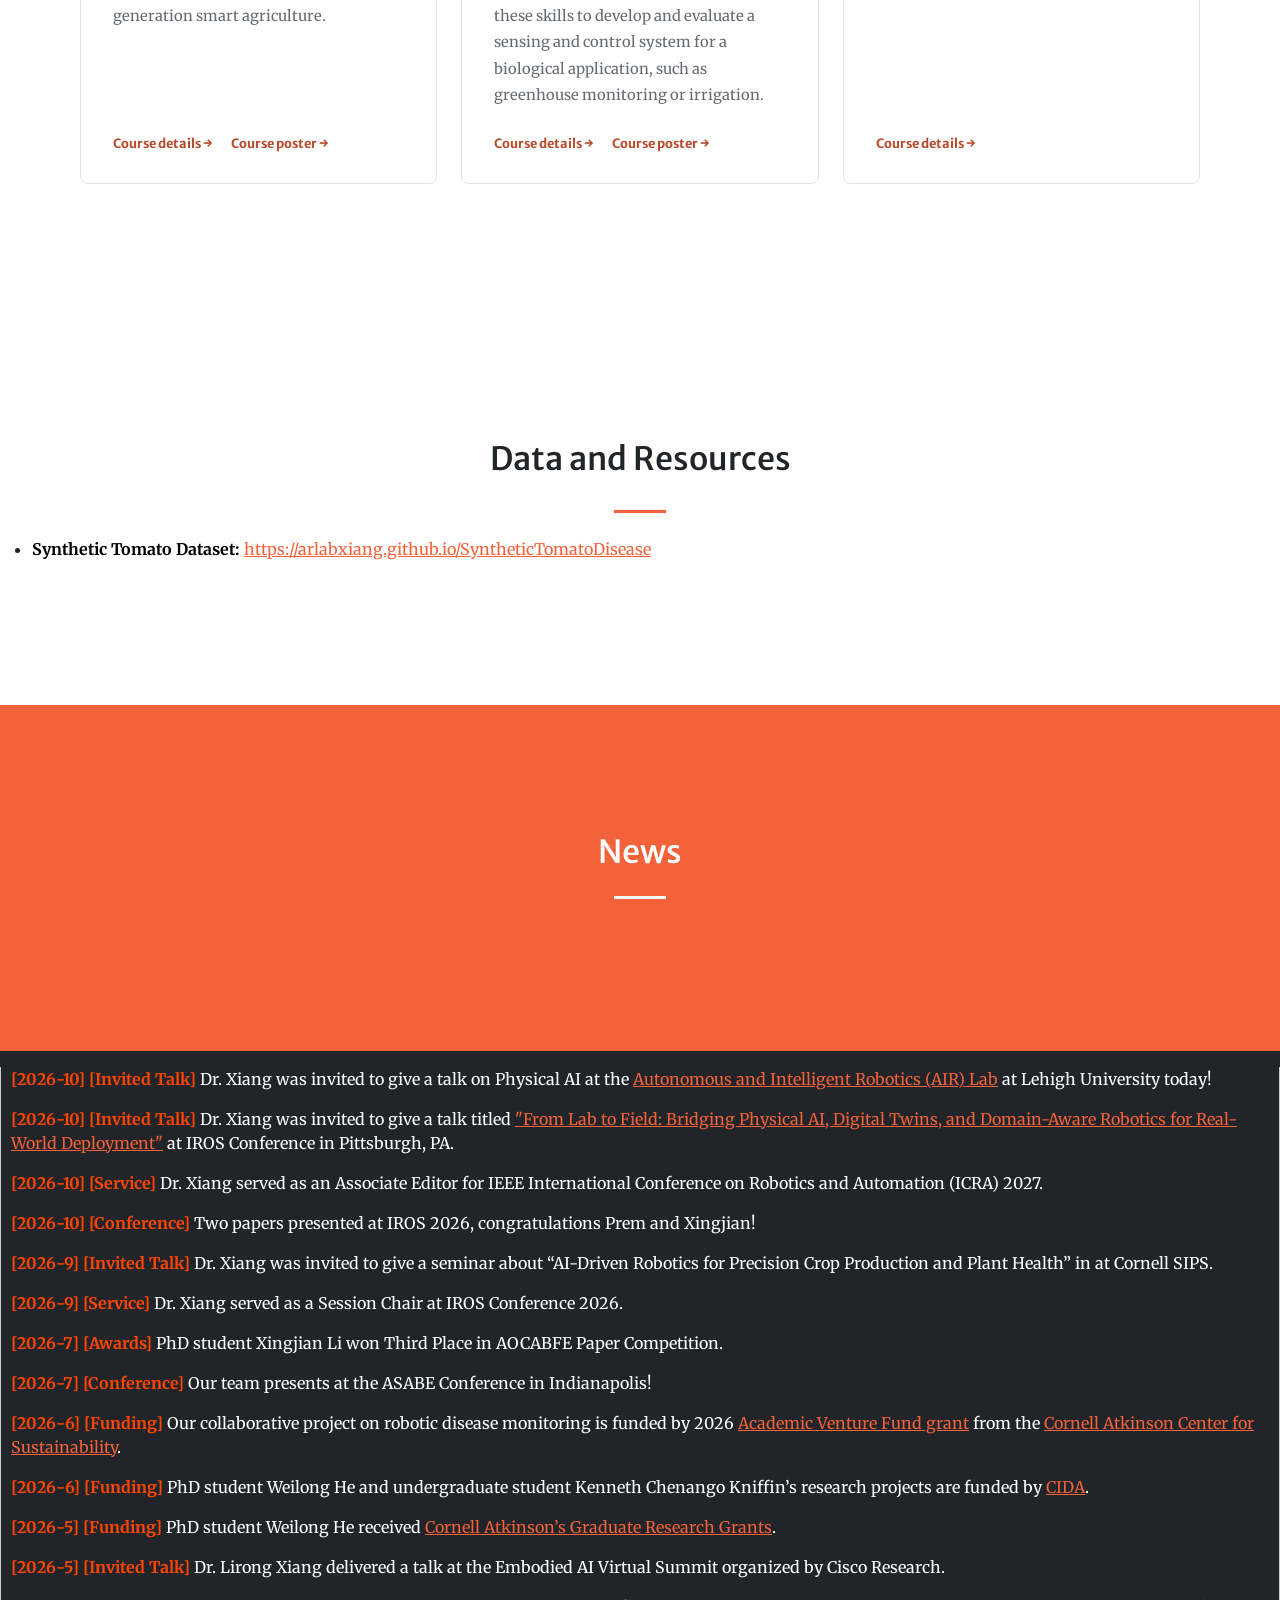
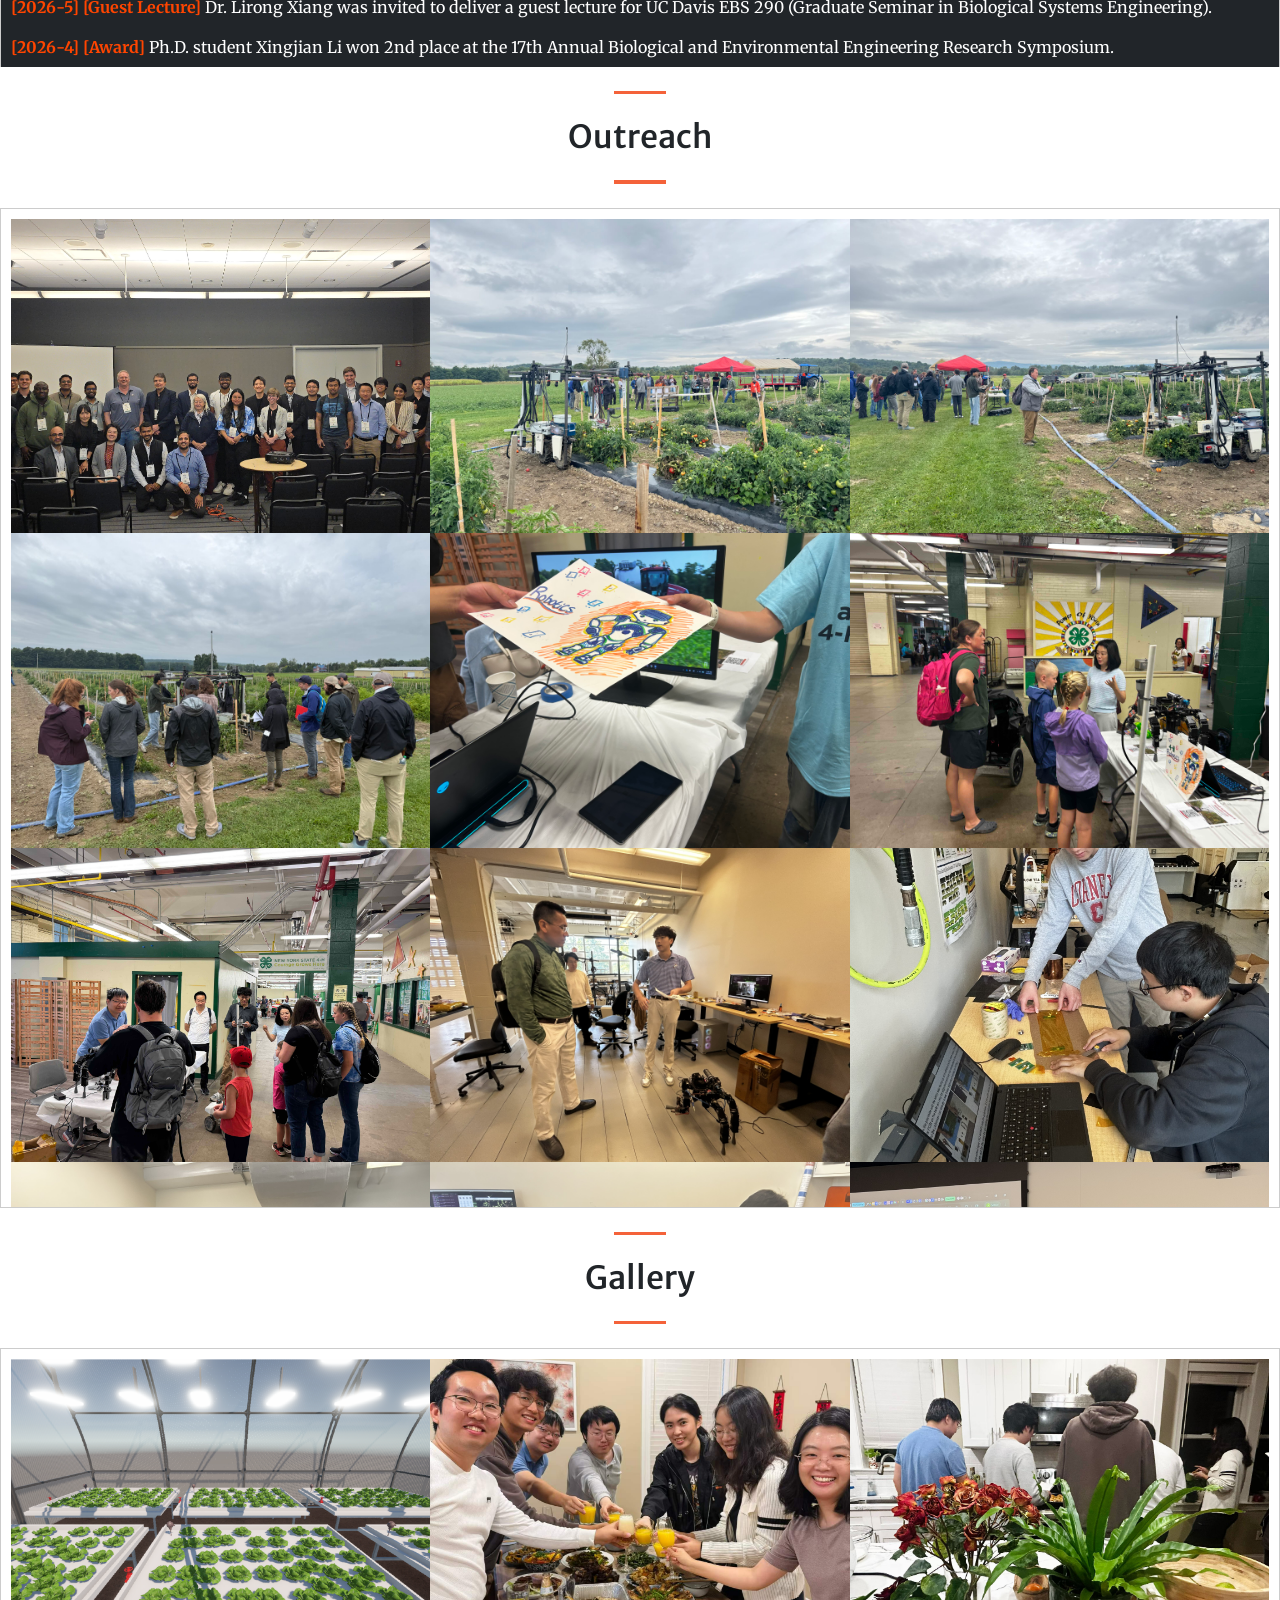
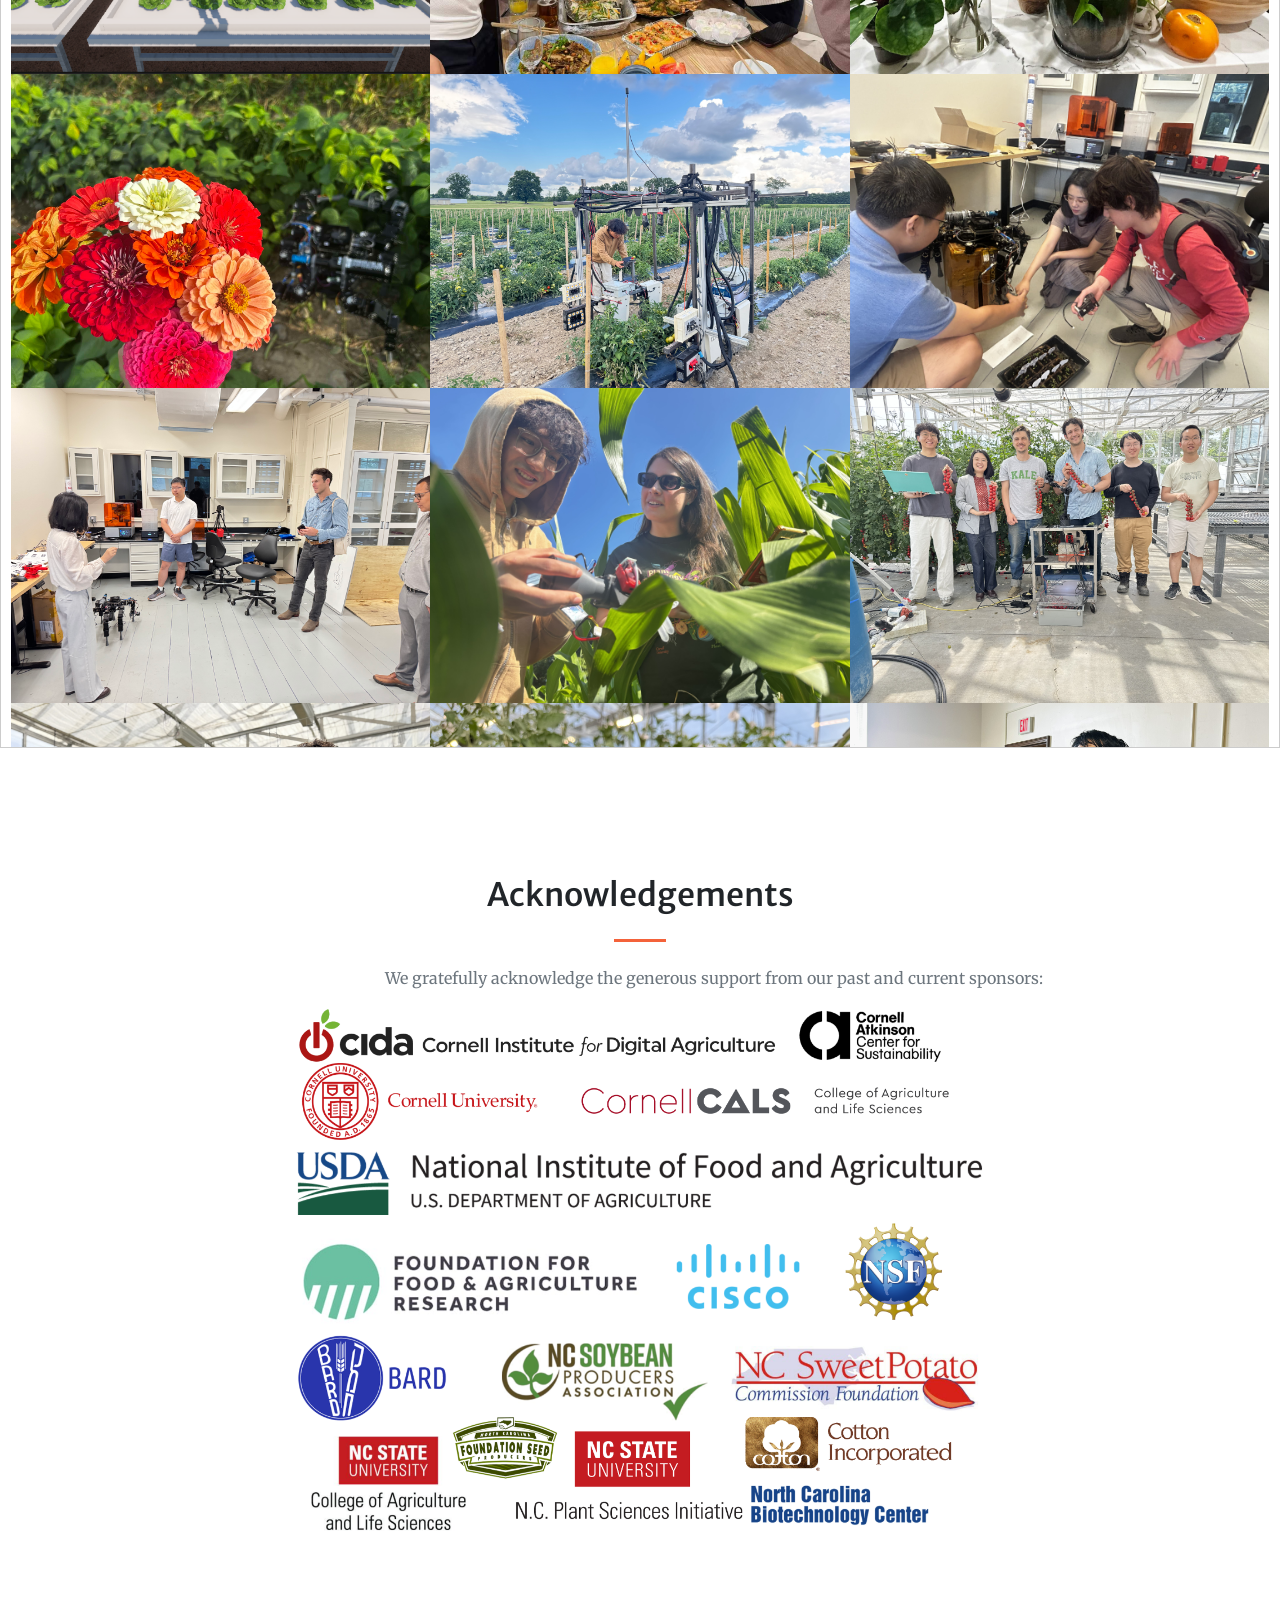
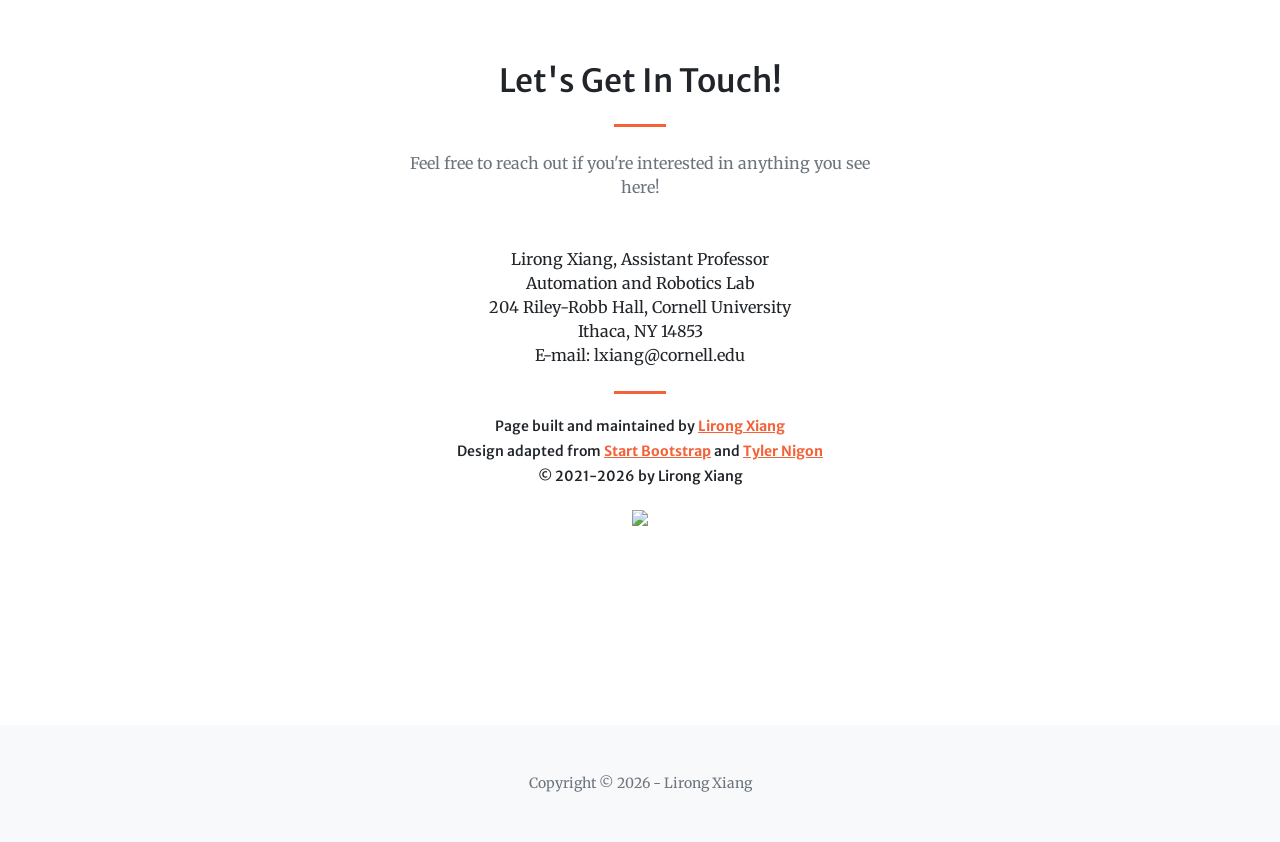
==== commit 147086db: "[ #lxweb ] Refactor the structure and style of the Research and Teaching section." ====
--- a/index.html
+++ b/index.html
@@ -17,6 +17,7 @@
         <link href="https://cdnjs.cloudflare.com/ajax/libs/SimpleLightbox/2.1.0/simpleLightbox.min.css" rel="stylesheet" />
         <!-- Core theme CSS (includes Bootstrap)-->
         <link href="css/styles.css" rel="stylesheet" />
+        <link href="css/research.css" rel="stylesheet" />
     </head>
     <body id="page-top">
         <!-- Navigation-->
@@ -834,415 +835,155 @@
         </section>
 
 
-        <section class="page-section" id="research">
-            <!-- Projetcs
-            <div class="container px-4 px-lg-5">
-                <h2 class="text-center mt-0">Projects</h2>
-                <hr class="divider" />
-                <div class="row gx-4 gx-lg-5">
-                    <div class="col-lg-3 col-md-6 text-center">
-                        <div class="mt-5">
-                            <div class="mb-2"><i class="bi-gem fs-1 text-primary"></i></div>
-                            <h3 class="h4 mb-2">Sorghum phenotyping</h3>
-                            <p class="text-muted mb-0">Kinect depth camera</p>
-                        </div>
-                    </div>
-                    <div class="col-lg-3 col-md-6 text-center">
-                        <div class="mt-5">
-                            <div class="mb-2"><i class="bi-laptop fs-1 text-primary"></i></div>
-                            <h3 class="h4 mb-2">RoAD</h3>
-                            <p class="text-muted mb-0">Robotic Assay for Drought</p>
-                        </div>
-                    </div>
-                    <div class="col-lg-3 col-md-6 text-center">
-                        <div class="mt-5">
-                            <div class="mb-2"><i class="bi-globe fs-1 text-primary"></i></div>
-                            <h3 class="h4 mb-2">Enviratron</h3>
-                            <p class="text-muted mb-0">Rover</p>
-                        </div>
-                    </div>
-                    <div class="col-lg-3 col-md-6 text-center">
-                        <div class="mt-5">
-                            <div class="mb-2"><i class="bi-heart fs-1 text-primary"></i></div>
-                            <h3 class="h4 mb-2">PhenoStereo</h3>
-                            <p class="text-muted mb-0">In-field plant phenotyping</p>
-                        </div>
-                    </div>
+        <section class="page-section research-overview" id="research">
+            <div class="research-container">
+                <div class="text-center">
+                    <p class="research-eyebrow">
+                        Automation and Robotics Laboratory
+                    </p>
+                    <h2>
+                        Research
+                    </h2>
+                    <hr class="divider"/>
+                    <p class="research-lead">
+                        Explore our research in agricultural sensing, legged robotics, simulation, and robotic transplanting. Select a topic to view its projects, videos, and related publications.
+                    </p>
                 </div>
-            </div>
-            -->
-
-            <!--Projects Section-->
-
-            <div class="container-fluid">
-                <div class="row no-gutter text-center">
-                  <h2 class="section-heading section-heading-small-space">Research</h2>
-                  <hr class="divider" />
-                  <div class="row no-gutter text-center">
-                    <div class="col-lg-12 text-center">
-                      <a href="https://github.com/lr-xiang"><i class="fab fa-github fa-3x fa-fw" data-toggle="tooltip" title="Github"></i></a>
-                    </div>
-                  </div>
-                  <br>
-
-                    <div class="col-lg-4 col-sm-6">
-                        <video width = "360" height="250" controls muted>
-                            <source src="img/portfolio/projects/Demo_60s.mp4" type="video/mp4" frameborder="0" allow="encrypted-media" allowfullscreen>
-                        </video>
-                        <div class="portfolio-box-caption">
-                          <div class="portfolio-box-caption-content">
-                            <div class="project-name">
-                              Robotic tomato field mapping
-                            </div>
-                          </div>
-                        </div>
-                        2026
-                    </div>
-
-                    <div class="col-lg-4 col-sm-6">
-                        <video width = "360" height="250" controls muted>
-                            <source src="img/portfolio/projects/tomato field Ithaca.mp4" type="video/mp4" frameborder="0" allow="encrypted-media" allowfullscreen>
-                        </video>
-                        <div class="portfolio-box-caption">
-                          <div class="portfolio-box-caption-content">
-                            <div class="project-name">
-                              High-throughput Robotic Phenotyping
-                            </div>
-                          </div>
-                        </div>
-                        2026
-                    </div>
-
-                    <div class="col-lg-4 col-sm-6">
-                        <video width = "360" height="250" controls muted>
-                            <source src="img/portfolio/projects/xing yield mapping.mp4" type="video/mp4" frameborder="0" allow="encrypted-media" allowfullscreen>
-                        </video>
-                        <div class="portfolio-box-caption">
-                          <div class="portfolio-box-caption-content">
-                            <div class="project-name">
-                              Yield Mapping with Severe Occlusions in the Field
-                            </div>
-                          </div>
-                        </div>
-                        2026
-                    </div>
-
-<!--                    &lt;!&ndash; Leg Manipulator&ndash;&gt;-->
-<!--                    <div class="col-lg-4 col-sm-6">-->
-<!--                        <video width = "360" height="250" controls muted>-->
-<!--                            <source src="img/portfolio/projects/leg manip 2026.mp4" type="video/mp4" frameborder="0" allow="encrypted-media" allowfullscreen>-->
-<!--                        </video>-->
-<!--                        <div class="portfolio-box-caption">-->
-<!--                          <div class="portfolio-box-caption-content">-->
-<!--                            <div class="project-name">-->
-<!--                              Leg Manipulator-->
-<!--                            </div>-->
-<!--                          </div>-->
-<!--                        </div>-->
-<!--                        2026-->
-<!--                    </div>-->
-
-                    <!-- spider robot 1st version video-->
-                    <div class="col-lg-4 col-sm-6">
-                        <video width = "360" height="250" controls muted>
-                            <source src="img/portfolio/projects/spiderRobot.mp4" type="video/mp4" frameborder="0" allow="encrypted-media" allowfullscreen>
-                        </video>
-                        <div class="portfolio-box-caption">
-                          <div class="portfolio-box-caption-content">
-                            <div class="project-name">
-                              Spider Robot
-                            </div>
-                          </div>
-                        </div>
-                        2025
-                    </div>
-
-                    <!-- benchbot video-->
-                    <div class="col-lg-4 col-sm-6">
-                        <video width = "360" height="250" controls muted>
-                            <source src="img/portfolio/projects/sweetpotato transplanting prem 2025-3.mp4" type="video/mp4" frameborder="0" allow="encrypted-media" allowfullscreen>
-                        </video>
-                        <div class="portfolio-box-caption">
-                          <div class="portfolio-box-caption-content">
-                            <div class="project-name">
-                              Sweetpotato Transplanting
-                            </div>
-                          </div>
-                        </div>
-                        2025
-                    </div>
-
-
-                     <!-- GS video-->
-                    <div class="col-lg-4 col-sm-6">
-                        <video width = "360" height="250" controls muted>
-                            <source src="img/portfolio/projects/unreal engine inside canopy sensing trimmed2025-3.mp4" type="video/mp4" frameborder="0" allow="encrypted-media" allowfullscreen>
-                        </video>
-                        <div class="portfolio-box-caption">
-                          <div class="portfolio-box-caption-content">
-                            <div class="project-name">
-                              Robot Control Optimization in Unreal Engine
-                            </div>
-                          </div>
-                        </div>
-                        2025
-                    </div>
-
-                    <div class="col-lg-4 col-sm-6">
-                        <video width = "360" height="250" controls muted>
-                            <source src="img/portfolio/projects/benchbot arm sim.mkv" type="video/mp4" frameborder="0" allow="encrypted-media" allowfullscreen>
-                        </video>
-                        <div class="portfolio-box-caption">
-                          <div class="portfolio-box-caption-content">
-                            <div class="project-name">
-                              Benchbot Arm Simulation
-                            </div>
-                          </div>
-                        </div>
-                        2025
-                    </div>
-
-                    <!-- spider robot video-->
-                    <div class="col-lg-4 col-sm-6">
-                        <video width = "360" height="250" controls muted>
-                            <source src="img/portfolio/projects/spider robot for website 2025-3.mp4" type="video/mp4" frameborder="0" allow="encrypted-media" allowfullscreen>
-                        </video>
-                        <div class="portfolio-box-caption">
-                          <div class="portfolio-box-caption-content">
-                            <div class="project-name">
-                              Spider Robot
-                            </div>
-                          </div>
-                        </div>
-                        2024
-                    </div>
-
-                    <!-- benchbot video-->
-                    <div class="col-lg-4 col-sm-6">
-                        <video width = "360" height="250" controls muted>
-                            <source src="img/portfolio/projects/benchbot_video.mp4" type="video/mp4" frameborder="0" allow="encrypted-media" allowfullscreen>
-                        </video>
-                        <div class="portfolio-box-caption">
-                          <div class="portfolio-box-caption-content">
-                            <div class="project-name">
-                              BenchBot
-                            </div>
-                          </div>
-                        </div>
-                        2024
-                    </div>
-
-
-                     <!-- GS video-->
-                    <div class="col-lg-4 col-sm-6">
-                        <video width = "360" height="250" controls muted>
-                            <source src="img/portfolio/projects/UETomatoClipped.mp4" type="video/mp4" frameborder="0" allow="encrypted-media" allowfullscreen>
-                        </video>
-                        <div class="portfolio-box-caption">
-                          <div class="portfolio-box-caption-content">
-                            <div class="project-name">
-                              Tomato Disease Phenotyping in Unreal Engine
-                            </div>
-                          </div>
-                        </div>
-                        2024
-                    </div>
-
-
-                    <!-- legged robot video-->
-                    <div class="col-lg-4 col-sm-6">
-                        <video width = "360" height="250" controls muted>
-                            <source src="img/portfolio/projects/legged-robot.mp4" type="video/mp4" frameborder="0" allow="encrypted-media" allowfullscreen>
-                        </video>
-                        <div class="portfolio-box-caption">
-                          <div class="portfolio-box-caption-content">
-                            <div class="project-name">
-                              A legged Robot
-                            </div>
-                          </div>
-                        </div>
-                        2023
-                    </div>
-
-                    <!-- Amiga video-->
-                    <div class="col-lg-4 col-sm-6">
-                        <video width = "360" height="250" controls muted>
-                            <source src="img/portfolio/projects/amiga-robot.mp4" type="video/mp4" frameborder="0" allow="encrypted-media" allowfullscreen>
-                        </video>
-                        <div class="portfolio-box-caption">
-                          <div class="portfolio-box-caption-content">
-                            <div class="project-name">
-                              Amiga Robot
-                            </div>
-                          </div>
-                        </div>
-                        2023
-                    </div>
-
-                    <!-- robot simulation video-->
-                    <div class="col-lg-4 col-sm-6">
-                        <video width = "360" height="250" controls muted>
-                            <source src="img/portfolio/projects/robot-simulation.mp4" type="video/mp4" frameborder="0" allow="encrypted-media" allowfullscreen>
-                        </video>
-                        <div class="portfolio-box-caption">
-                          <div class="portfolio-box-caption-content">
-                            <div class="project-name">
-                              Unreal Engine Robot Simulation
-                            </div>
-                          </div>
-                        </div>
-                        2023
-                    </div>
-
-                    <!-- road video -->
-                    <div class="col-lg-4 col-sm-6">
-                        <video width = "360" height="250" controls>
-                            <source src="img/portfolio/projects/RoAD.mp4" type="video/mp4" frameborder="0" allow="encrypted-media" allowfullscreen>
-                        </video>
-                      <a href="https://onlinelibrary.wiley.com/doi/full/10.1111/tpj.15401" class="portfolio-box" data-toggle="tooltip" title="Click to know more about RoAD">
-                        <div class="portfolio-box-caption">
-                          <div class="portfolio-box-caption-content">
-                            <div class="project-name">
-                              Robotic Assay for Drought
-                            </div>
-                          </div>
-                        </div>
-                      </a>
-                      2017 - 2022<br><br>RoAD is a custom-built robotic system designed for drought response experiments in Arabidopsis plants. The system performs daily weighing, watering, and imaging tasks automatically. We developed image processing algorithms for both
-                      <a class="link" href="https://github.com/lr-xiang/RoAD-image-processing">2D&3D phenotypic trait extraction</a>
-                      and
-                      <a class="link" href="https://github.com/lr-xiang/RoAD-image-processing-using-deeplab">leaf states classification</a>
-                    </div>
-                    <!-- enviratron video-->
-                    <div class="col-lg-4 col-sm-6">
-                        <video width = "360" height="250" controls>
-                            <source src="img/portfolio/projects/Enviratron.mp4" type="video/mp4" frameborder="0" allow="encrypted-media" allowfullscreen>
-                        </video>
-                      <a href="https://plantmethods.biomedcentral.com/articles/10.1186/s13007-019-0504-y" class="portfolio-box" data-toggle="tooltip" title="Click to know more about Enviratron">
-                        <div class="portfolio-box-caption">
-                          <div class="portfolio-box-caption-content">
-                            <div class="project-name">
-                              Enviratron
-                            </div>
-                          </div>
-                        </div>
-                      </a>
-                      2019 - 2022<br><br>The Enviratron is an array of custom-designed plant growth chambers that simulate different environmental conditions coupled with precise sensor-based phenotypic measurements carried out by a robotic rover.
-                    </div>
-
-
-                    <!-- anglenet video-->
-                    <div class="col-lg-4 col-sm-6">
-                        <video width = "360" height="250" controls>
-                            <source src="img/portfolio/projects/AngleNet.mp4" type="video/mp4" frameborder="0" allow="encrypted-media" allowfullscreen>
-                        </video>
-                        <a href="https://onlinelibrary.wiley.com/doi/full/10.1002/rob.22166" class="portfolio-box" data-toggle="tooltip" title="Click to view more details">
-                        <div class="portfolio-box-caption">
-                          <div class="portfolio-box-caption-content">
-                            <div class="project-name">
-                              Robotic Leaf Angle Characterization
-                            </div>
-                          </div>
-                        </div>
-                        </a>
-                        2019 - 2022<br><br>AngleNet is an automated image processing pipeline developed for measuring leaf angles of maize plants in the field. This pipeline detects each leaf angle as a triplet of keypoints in two-dimensional images and extracts quantitative data from reconstructed 3D models.
-                    </div>
-
-                    <!-- road arab video-->
-                    <br><br>
-                    <div class="col-lg-4 col-sm-6">
-                        <video width = "360" height="250" controls>
-                            <source src="img/portfolio/projects/road-arab.mp4" type="video/mp4" frameborder="0" allow="encrypted-media" allowfullscreen>
-                        </video>
-                        <a href="https://onlinelibrary.wiley.com/doi/full/10.1111/tpj.15401" class="portfolio-box" data-toggle="tooltip" title="Click to view more details">
-                        <div class="portfolio-box-caption">
-                          <div class="portfolio-box-caption-content">
-                            <div class="project-name">
-                              Holographic Imaging of an Arabidopsis Plant
-                            </div>
-                          </div>
-                        </div>
-                        </a>
-                        2019<br><br>The RoAD system provides detailed holographic images of a plant by sweeping the target from multiple view angles using a high-resolution laser scanner.
-                    </div>
-
-                    <!-- pt stem video-->
-                    <div class="col-lg-4 col-sm-6">
-                        <video width = "360" height="250" controls>
-                            <source src="img/portfolio/projects/pt-stem.mp4" type="video/mp4" frameborder="0" allow="encrypted-media" allowfullscreen>
-                        </video>
-                        <a href="https://elibrary.asabe.org/abstract.asp?aid=52863" class="portfolio-box" data-toggle="tooltip" title="Click to view more details">
-                        <div class="portfolio-box-caption">
-                          <div class="portfolio-box-caption-content">
-                            <div class="project-name">
-                              3D Model of Sorghum Stems
-                            </div>
-                          </div>
-                        </div>
-                        </a>
-                        2020 <br><br>Our customized PhenoStereo cameras are capable of capturing high-quality and high sharpness stereoscopic images under field conditions. The images are used to reconstruct high-fidelity 3D models by stereo matching algorithms.
-                    </div>
-                    <!-- pt maize angle video-->
-                    <div class="col-lg-4 col-sm-6">
-                        <video width = "360" height="250" controls>
-                            <source src="img/portfolio/projects/pt-maize.mp4" type="video/mp4" frameborder="0" allow="encrypted-media" allowfullscreen>
-                        </video>
-                        <a href="https://onlinelibrary.wiley.com/doi/full/10.1002/rob.22166" class="portfolio-box" data-toggle="tooltip" title="Click to view more details">
-                        <div class="portfolio-box-caption">
-                          <div class="portfolio-box-caption-content">
-                            <div class="project-name">
-                              3D Model of Maize Plants
-                            </div>
-                          </div>
-                        </div>
-                        </a>
-                        2021<br><br>The multiview 3D point clouds were cross-registered to reconstruct the entire canopy of maize plants in the field.
-                    </div>
+                <div class="research-grid">
+                    <a class="research-card" href="research/plant-phenotyping.html">
+                        <img alt="" class="research-card-cover" loading="lazy" src="assets/img/portfolio/thumbnails/tomato_data_collection.png"/>
+                        <h3>
+                            AI-enabled Plant Phenotyping and Sensing
+                        </h3>
+                        <p>
+                            Robotic sensing, computer vision, yield mapping, and 3D plant characterization.
+                        </p>
+                        <span class="research-card-cta">
+                            Explore this topic →
+                        </span>
+                    </a>
+                    <a class="research-card" href="research/legged-robots.html">
+                        <img alt="" class="research-card-cover" loading="lazy" src="assets/img/portfolio/thumbnails/Spider robot.JPG"/>
+                        <h3>
+                            Legged Robots for Agricultural Applications
+                        </h3>
+                        <p>
+                            Spider-inspired platforms, robot design, locomotion, navigation, and control.
+                        </p>
+                        <span class="research-card-cta">
+                            Explore this topic →
+                        </span>
+                    </a>
+                    <a class="research-card" href="research/digital-twins.html">
+                        <img alt="" class="research-card-cover" loading="lazy" src="assets/img/portfolio/thumbnails/CEA digital twin.png"/>
+                        <h3>
+                            Digital Twins and Simulation
+                        </h3>
+                        <p>
+                            Virtual crops and agricultural environments for robot simulation, sensing, and control.
+                        </p>
+                        <span class="research-card-cta">
+                            Explore this topic →
+                        </span>
+                    </a>
+                    <a class="research-card" href="research/robotic-transplanting.html">
+                        <img alt="" class="research-card-cover" loading="lazy" src="assets/img/portfolio/thumbnails/sw transplanting.jpg"/>
+                        <h3>
+                            Robotic Manipulation (Transplanting)
+                        </h3>
+                        <p>
+                            Robotic systems for automating crop transplanting, including sweetpotato.
+                        </p>
+                        <span class="research-card-cta">
+                            Explore this topic →
+                        </span>
+                    </a>
                 </div>
             </div>
         </section>
 
         <hr class="primary">  <!-- an empty line-->
 
-        <section class="page-section" id="teaching">
-            <div class="row no-gutter text-center">
-                <h2 class="section-heading section-heading-small-space">Teaching</h2>
-                <hr class="divider" />
+        <section class="page-section teaching-overview" id="teaching">
+            <div class="research-container">
+                <div class="text-center">
+                    <h2>
+                        Teaching
+                    </h2>
+                    <hr class="divider"/>
+                </div>
+                <div class="teaching-grid">
+                    <article class="research-card teaching-card">
+                        <a class="teaching-card-cover-link" href="https://classes.cornell.edu/browse/roster/FA26/class/BEE/6940">
+                            <img alt="AI, machine vision, and robotics for precision agriculture, from the course poster" loading="lazy" src="assets/img/teaching/bee-6940-cover.jpg"/>
+                        </a>
+                        <span class="teaching-course-code">
+                            BEE 6940
+                        </span>
+                        <h3>
+                            <a href="https://classes.cornell.edu/browse/roster/FA26/class/BEE/6940">
+                                Graduate Special Topics in Biological and Environmental Engineering
+                            </a>
+                        </h3>
+                        <p>
+                            This course explores the development and deployment of autonomous systems for precision and digital agriculture, with an emphasis on real-world applications in specialty crop production. Topics include perception-action integration, autonomous robot control and navigation, digital twins, remote sensing, and AI-driven decision-making. Through case studies and project-based learning, students will examine how emerging AI and robotic technologies can be translated into robust, field-ready solutions for next-generation smart agriculture.
+                        </p>
+                        <div class="teaching-card-links">
+                            <a href="https://classes.cornell.edu/browse/roster/FA26/class/BEE/6940">
+                                Course details →
+                            </a>
+                            <a href="https://drive.google.com/file/d/13eDqRhXBYwZb5vNg-Aqo_Bh1995PPFtb/view?usp=sharing">
+                                Course poster →
+                            </a>
+                        </div>
+                    </article>
+                    <article class="research-card teaching-card">
+                        <a class="teaching-card-cover-link" href="https://classes.cornell.edu/browse/roster/SP27/class/BEE/4940">
+                            <img alt="Greenhouse sensing and control systems, from the course poster" loading="lazy" src="assets/img/teaching/bee-4940-cover.jpg"/>
+                        </a>
+                        <span class="teaching-course-code">
+                            BEE 4940
+                        </span>
+                        <h3>
+                            <a href="https://classes.cornell.edu/browse/roster/SP27/class/BEE/4940">
+                                Sensing, Control, and Dynamics in Biological Systems
+                            </a>
+                        </h3>
+                        <p>
+                            This course introduces sensing, dynamic modeling, and feedback control through applications in biological engineering. Topics include sensor principles and calibration, data acquisition, mechanical and thermal system dynamics, differential equation models, transfer functions, block diagrams, and proportional–integral–derivative (PID) control. Hands-on laboratories connect lectures with practical measurement, modeling, and controller design using microcontrollers, sensors, and actuators. A team project integrates these skills to develop and evaluate a sensing and control system for a biological application, such as greenhouse monitoring or irrigation.
+                        </p>
+                        <div class="teaching-card-links">
+                            <a href="https://classes.cornell.edu/browse/roster/SP27/class/BEE/4940">
+                                Course details →
+                            </a>
+                            <a href="https://drive.google.com/file/d/1DK0XMZycSDCVjEQ25wuRMCFIplpdKiBJ/view">
+                                Course poster →
+                            </a>
+                        </div>
+                    </article>
+                    <article class="research-card teaching-card">
+                        <a class="teaching-card-cover-link" href="https://classes.cornell.edu/browse/roster/FA26/class/ENGRG/1050">
+                            <img alt="An engineering guest lecture with students in a classroom" loading="lazy" src="assets/img/portfolio/thumbnails/Moldova2.webp"/>
+                        </a>
+                        <span class="teaching-course-code">
+                            ENGRG 1050
+                        </span>
+                        <h3>
+                            <a href="https://classes.cornell.edu/browse/roster/FA26/class/ENGRG/1050">
+                                Engineering Seminar
+                            </a>
+                        </h3>
+                        <p>
+                            First-year engineering students meet in groups weekly with their faculty advisors. Discussions may include the engineering curriculum and student programs, what engineers do, the character of engineering careers, active research areas in the college and in engineering in general, and study and examination skills useful for engineering students. Groups may visit campus academic, engineering, and research facilities.
+                        </p>
+                        <div class="teaching-card-links">
+                            <a href="https://classes.cornell.edu/browse/roster/FA26/class/ENGRG/1050">
+                                Course details →
+                            </a>
+                        </div>
+                    </article>
+                </div>
             </div>
-            <ul>
-                <li>
-                    <span class="highlight"> <a href="https://classes.cornell.edu/browse/roster/FA26/class/BEE/6940">BEE 6940</a>: Graduate Special Topics in Biological and Environmental Engineering</span>
-                    <a href="https://drive.google.com/file/d/13eDqRhXBYwZb5vNg-Aqo_Bh1995PPFtb/view?usp=sharing">(Adv. AI, Machine Vision & Robotics for Prec Ag)</a>
-                    <br>
-                    This course explores the development and deployment of autonomous systems for precision and digital
-                    agriculture, with an emphasis on real-world applications in specialty crop production. Topics
-                    include perception-action integration, autonomous robot control and navigation, digital twins,
-                    remote sensing, and AI-driven decision-making. Through case studies and project-based learning,
-                    students will examine how emerging AI and robotic technologies can be translated into robust,
-                    field-ready solutions for next-generation smart agriculture.
-                </li>
-                <li>
-                    <span class="highlight"> <a href="https://classes.cornell.edu/browse/roster/SP27/class/BEE/4940">BEE 4940</a>: Sensing, Control, and Dynamics in Biological Systems</span>
-                    <a href="https://drive.google.com/file/d/1DK0XMZycSDCVjEQ25wuRMCFIplpdKiBJ/view">(Course Poster)</a>
-                    <br>
-                    This course introduces sensing, dynamic modeling, and feedback control through applications in
-                    biological engineering. Topics include sensor principles and calibration, data acquisition,
-                    mechanical and thermal system dynamics, differential equation models, transfer functions, block
-                    diagrams, and proportional–integral–derivative (PID) control. Hands-on laboratories connect lectures
-                    with practical measurement, modeling, and controller design using microcontrollers, sensors, and
-                    actuators. A team project integrates these skills to develop and evaluate a sensing and control
-                    system for a biological application, such as greenhouse monitoring or irrigation.
-                </li>
-                <li>
-                    <span class="highlight"> <a href="https://classes.cornell.edu/browse/roster/FA26/class/ENGRG/1050">ENGRG 1050</a>: Engineering Seminar</span>
-                    <br>
-                    First-year engineering students meet in groups weekly with their faculty advisors. Discussions may
-                    include the engineering curriculum and student programs, what engineers do, the character of
-                    engineering careers, active research areas in the college and in engineering in general, and study
-                    and examination skills useful for engineering students. Groups may visit campus academic,
-                    engineering, and research facilities.
-                </li>
-            </ul>
         </section>
 
         <section class="page-section" id="datasets">
--- a/css/research.css
+++ b/css/research.css
@@ -0,0 +1,359 @@
+/* Research overview and topic pages; scoped to preserve the existing homepage. */
+
+html {
+    scroll-padding-top: 88px;
+}
+
+.research-overview {
+    background: #f7f7f5;
+}
+
+.research-container {
+    width: min(1120px, calc(100% - 48px));
+    margin: 0 auto;
+}
+
+.research-eyebrow {
+    color: #b9492b;
+    font: 700 .76rem "Merriweather Sans", sans-serif;
+    letter-spacing: .14em;
+    text-transform: uppercase;
+}
+
+.research-lead {
+    max-width: 740px;
+    margin: 0 auto 42px;
+    color: #656b70;
+    line-height: 1.9;
+}
+
+.research-grid,
+.teaching-grid {
+    display: grid;
+    grid-template-columns: repeat(3, minmax(0, 1fr));
+    gap: 24px;
+}
+
+.research-card {
+    display: flex;
+    flex-direction: column;
+    padding: 32px;
+    background: #fff;
+    border: 1px solid #e3e5e3;
+    border-radius: 8px;
+    color: #212529;
+    text-decoration: none;
+    transition: transform .18s, box-shadow .18s, border-color .18s;
+}
+
+.research-card:hover {
+    color: #212529;
+    transform: translateY(-4px);
+    border-color: #f4623a;
+    box-shadow: 0 12px 30px #2026240d;
+}
+
+
+.research-card-cover {
+    width: calc(100% + 64px);
+    max-width: none;
+    height: 195px;
+    object-fit: cover;
+    margin: -32px -32px 26px;
+    border-radius: 7px 7px 0 0;
+}
+
+
+.research-count {
+    color: #737a7e;
+    font: .8rem "Merriweather Sans", sans-serif;
+}
+
+.research-card h3 {
+    font-size: 1.35rem;
+    line-height: 1.45;
+}
+
+.research-card p {
+    color: #656b70;
+    font-size: .92rem;
+    line-height: 1.8;
+    flex: 1;
+}
+
+.research-card-cta {
+    color: #b9492b;
+    font: 700 .85rem "Merriweather Sans", sans-serif;
+    margin-top: 10px;
+}
+
+.research-card:focus-visible, .topic-tabs a:focus-visible {
+    outline: 3px solid #f4623a;
+    outline-offset: 4px;
+}
+
+.research-detail {
+    background: #fff;
+    color: #212529;
+}
+
+.research-topbar {
+    position: sticky;
+    top: 0;
+    z-index: 1030;
+    background: #fff;
+    border-bottom: 1px solid #e3e5e3;
+}
+
+.research-topbar-inner {
+    min-height: 76px;
+    display: flex;
+    justify-content: space-between;
+    align-items: center;
+    gap: 24px;
+}
+
+.research-brand {
+    color: #212529;
+    text-decoration: none;
+    font: 700 1.25rem "Merriweather Sans", sans-serif;
+    white-space: nowrap;
+}
+
+.topic-hero {
+    padding: 46px 0 38px;
+    background: #f7f7f5;
+}
+
+.research-back {
+    display: inline-block;
+    margin-bottom: 36px;
+    color: #8d3d26;
+    font: .85rem "Merriweather Sans", sans-serif;
+    text-decoration: none;
+}
+
+.topic-hero h1 {
+    max-width: 920px;
+    font-size: clamp(2rem, 4vw, 3.1rem);
+    line-height: 1.22;
+    margin: 12px 0 22px;
+}
+
+.topic-intro {
+    max-width: 840px;
+    color: #62696d;
+    line-height: 1.95;
+    margin: 0;
+}
+
+.topic-tabs {
+    display: flex;
+    flex-wrap: wrap;
+    gap: 10px;
+    margin-top: 34px;
+}
+
+.topic-tabs a {
+    border: 1px solid #d9deda;
+    border-radius: 5px;
+    padding: 10px 15px;
+    background: #fff;
+    color: #535d61;
+    text-decoration: none;
+    font: .8rem "Merriweather Sans", sans-serif;
+}
+
+.topic-tabs a[aria-current="page"] {
+    background: #b9492b;
+    border-color: #b9492b;
+    color: #fff;
+}
+
+.topic-content {
+    padding-top: 48px;
+    padding-bottom: 64px;
+}
+
+.topic-section-heading {
+    display: flex;
+    align-items: baseline;
+    justify-content: space-between;
+    gap: 20px;
+    margin-bottom: 24px;
+}
+
+.topic-section-heading h2 {
+    font-size: 1.6rem;
+    margin: 0;
+}
+
+.research-video-grid {
+    display: grid;
+    grid-template-columns: repeat(2, minmax(0, 1fr));
+    gap: 34px 26px;
+}
+
+.research-video {
+    min-width: 0;
+}
+
+.research-video video {
+    width: 100%;
+    aspect-ratio: 16 / 9;
+    display: block;
+    background: #161b1c;
+    object-fit: contain;
+    border-radius: 6px;
+}
+
+.research-video h3 {
+    font-size: 1.08rem;
+    line-height: 1.5;
+    margin: 14px 0 6px;
+}
+
+.research-video-year {
+    color: #8d3d26;
+    font: .78rem "Merriweather Sans", sans-serif;
+}
+
+.research-video p {
+    margin-top: 10px;
+    color: #666e71;
+    font-size: .88rem;
+    line-height: 1.8;
+}
+
+.research-video-grid.single-video {
+    grid-template-columns: minmax(0, 850px);
+}
+
+.research-references {
+    margin-top: 55px;
+    padding-top: 32px;
+    border-top: 1px solid #e3e5e3;
+}
+
+.research-references h2 {
+    font-size: 1.5rem;
+}
+
+.research-references li {
+    padding: 8px 0;
+    line-height: 1.7;
+}
+
+.research-references p {
+    color: #666e71;
+    line-height: 1.8;
+}
+
+.research-footer {
+    background: #f7f7f5;
+    padding: 28px 0;
+    color: #697074;
+    font-size: .8rem;
+}
+
+.research-footer .research-container {
+    display: flex;
+    justify-content: space-between;
+    gap: 20px;
+    flex-wrap: wrap;
+}
+
+/* Teaching cards share the Research card layout and spacing. */
+.teaching-overview {
+    background: #fff;
+}
+
+.teaching-grid {
+    margin-top: 42px;
+}
+
+.teaching-card-cover-link {
+    display: block;
+    margin: -32px -32px 26px;
+    border-radius: 7px 7px 0 0;
+    overflow: hidden;
+}
+
+.teaching-card-cover-link img {
+    display: block;
+    width: 100%;
+    height: 195px;
+    object-fit: cover;
+}
+
+.teaching-course-code {
+    color: #b9492b;
+    font: 700 .8rem "Merriweather Sans", sans-serif;
+    letter-spacing: .06em;
+    margin-bottom: 12px;
+}
+
+.teaching-card h3 a {
+    color: inherit;
+    text-decoration: none;
+}
+
+.teaching-card h3 a:hover {
+    color: #b9492b;
+}
+
+.teaching-card-links {
+    display: flex;
+    flex-wrap: wrap;
+    gap: 12px 20px;
+    margin-top: 10px;
+    font: 700 .8rem "Merriweather Sans", sans-serif;
+}
+
+.teaching-card-links a {
+    color: #b9492b;
+    text-decoration: none;
+}
+
+@media (max-width: 1000px) {
+    .research-grid,
+    .teaching-grid {
+        grid-template-columns: repeat(2, minmax(0, 1fr));
+    }
+}
+
+@media (max-width: 700px) {
+    .research-grid,
+    .teaching-grid,
+    .research-video-grid {
+        grid-template-columns: 1fr;
+    }
+    .research-container {
+        width: calc(100% - 36px);
+    }
+    .research-card {
+        padding: 25px;
+    }
+    .research-card-cover {
+        width: calc(100% + 50px);
+        margin: -25px -25px 24px;
+    }
+    .teaching-card-cover-link {
+        margin: -25px -25px 24px;
+    }
+    .research-topbar-inner {
+        padding: 15px 0;
+        align-items: flex-start;
+        gap: 16px;
+    }
+    .topic-hero {
+        padding-top: 28px;
+    }
+    .research-back {
+        margin-bottom: 25px;
+    }
+    .topic-tabs a {
+        font-size: .74rem;
+        padding: 9px 11px;
+    }
+}
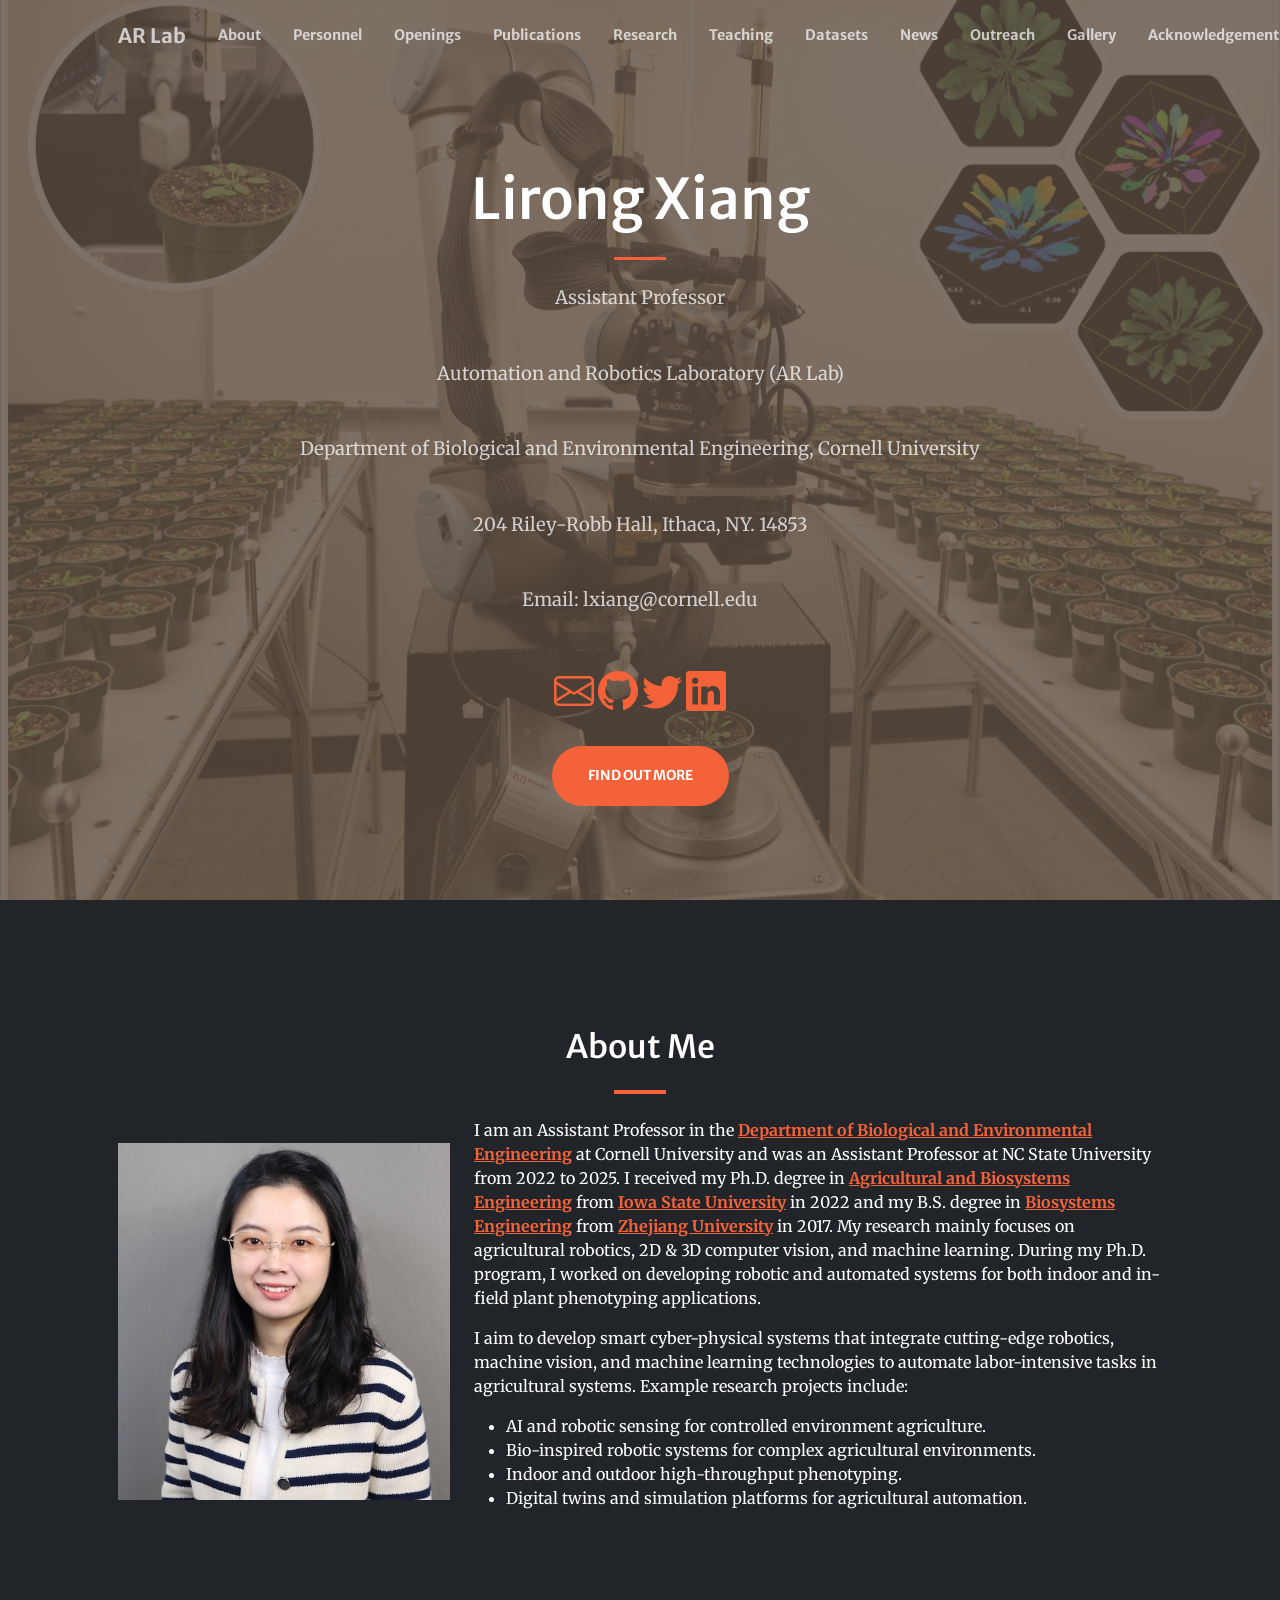
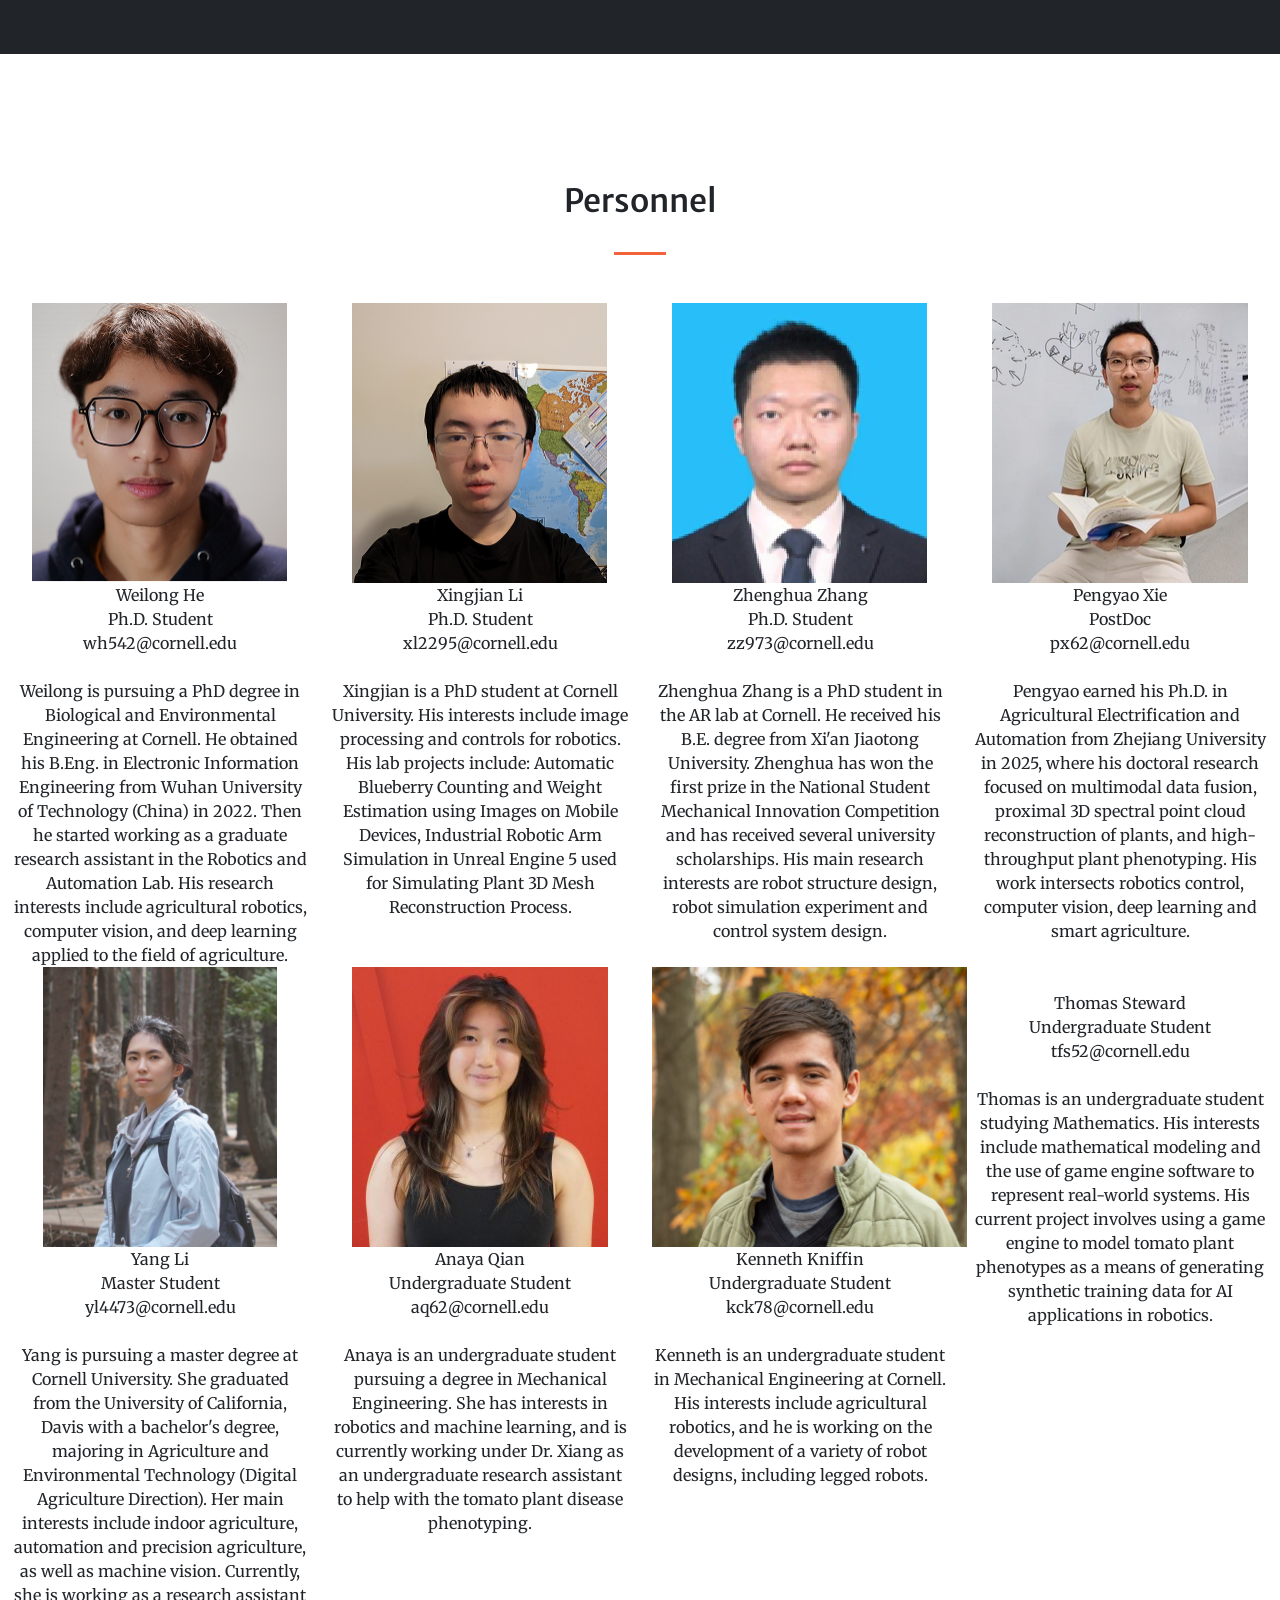
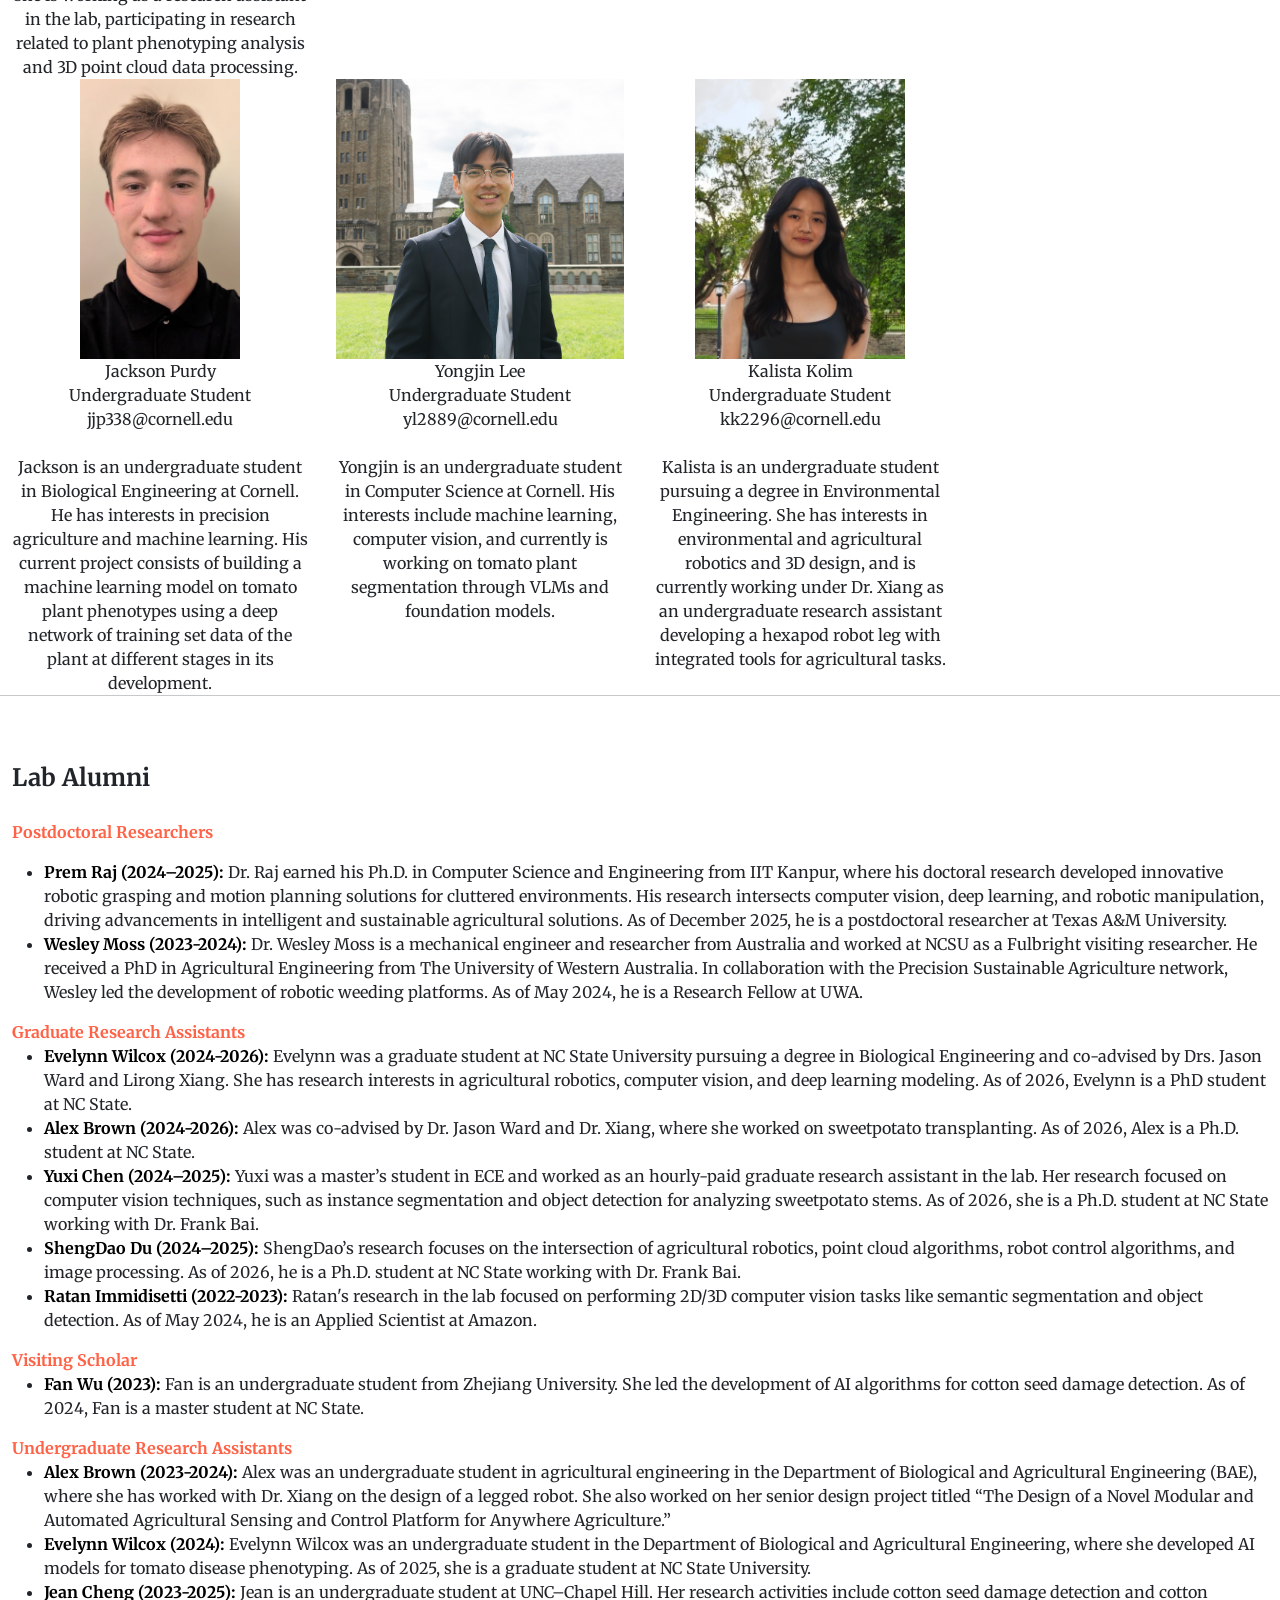
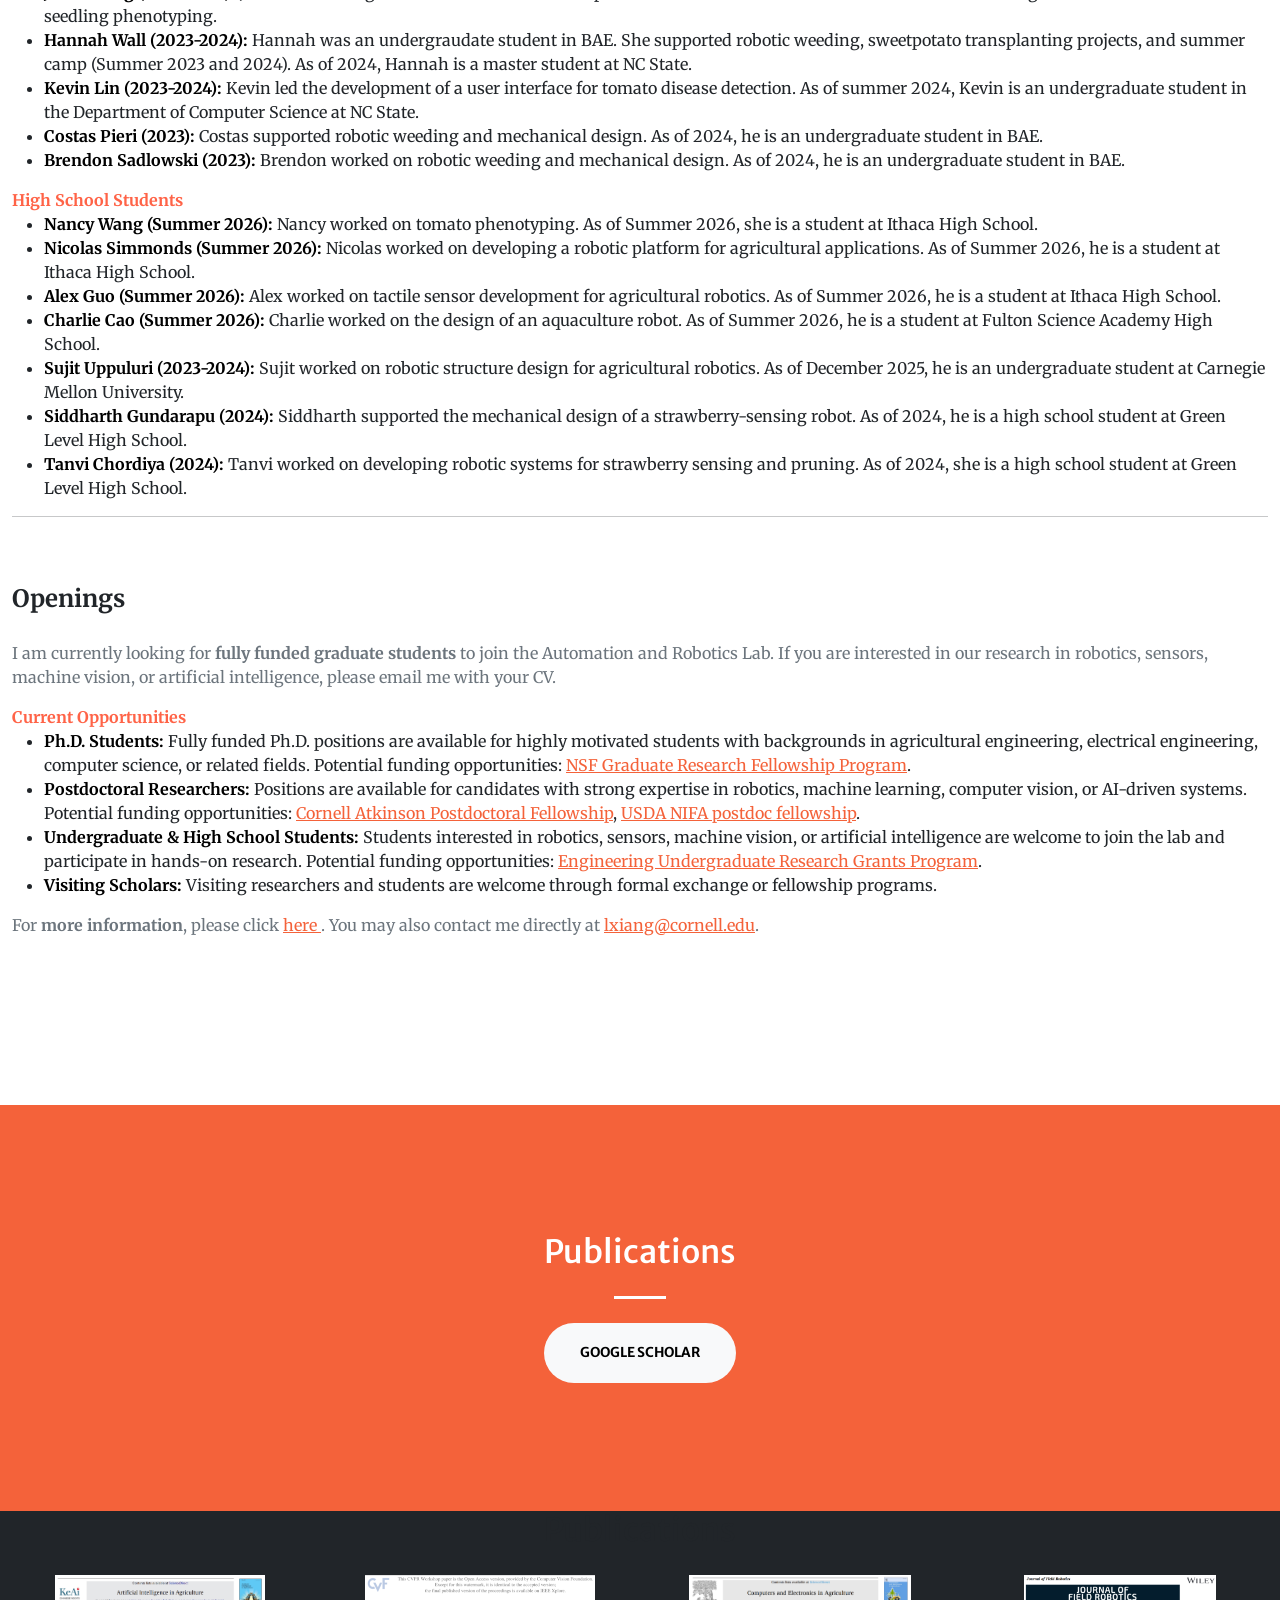
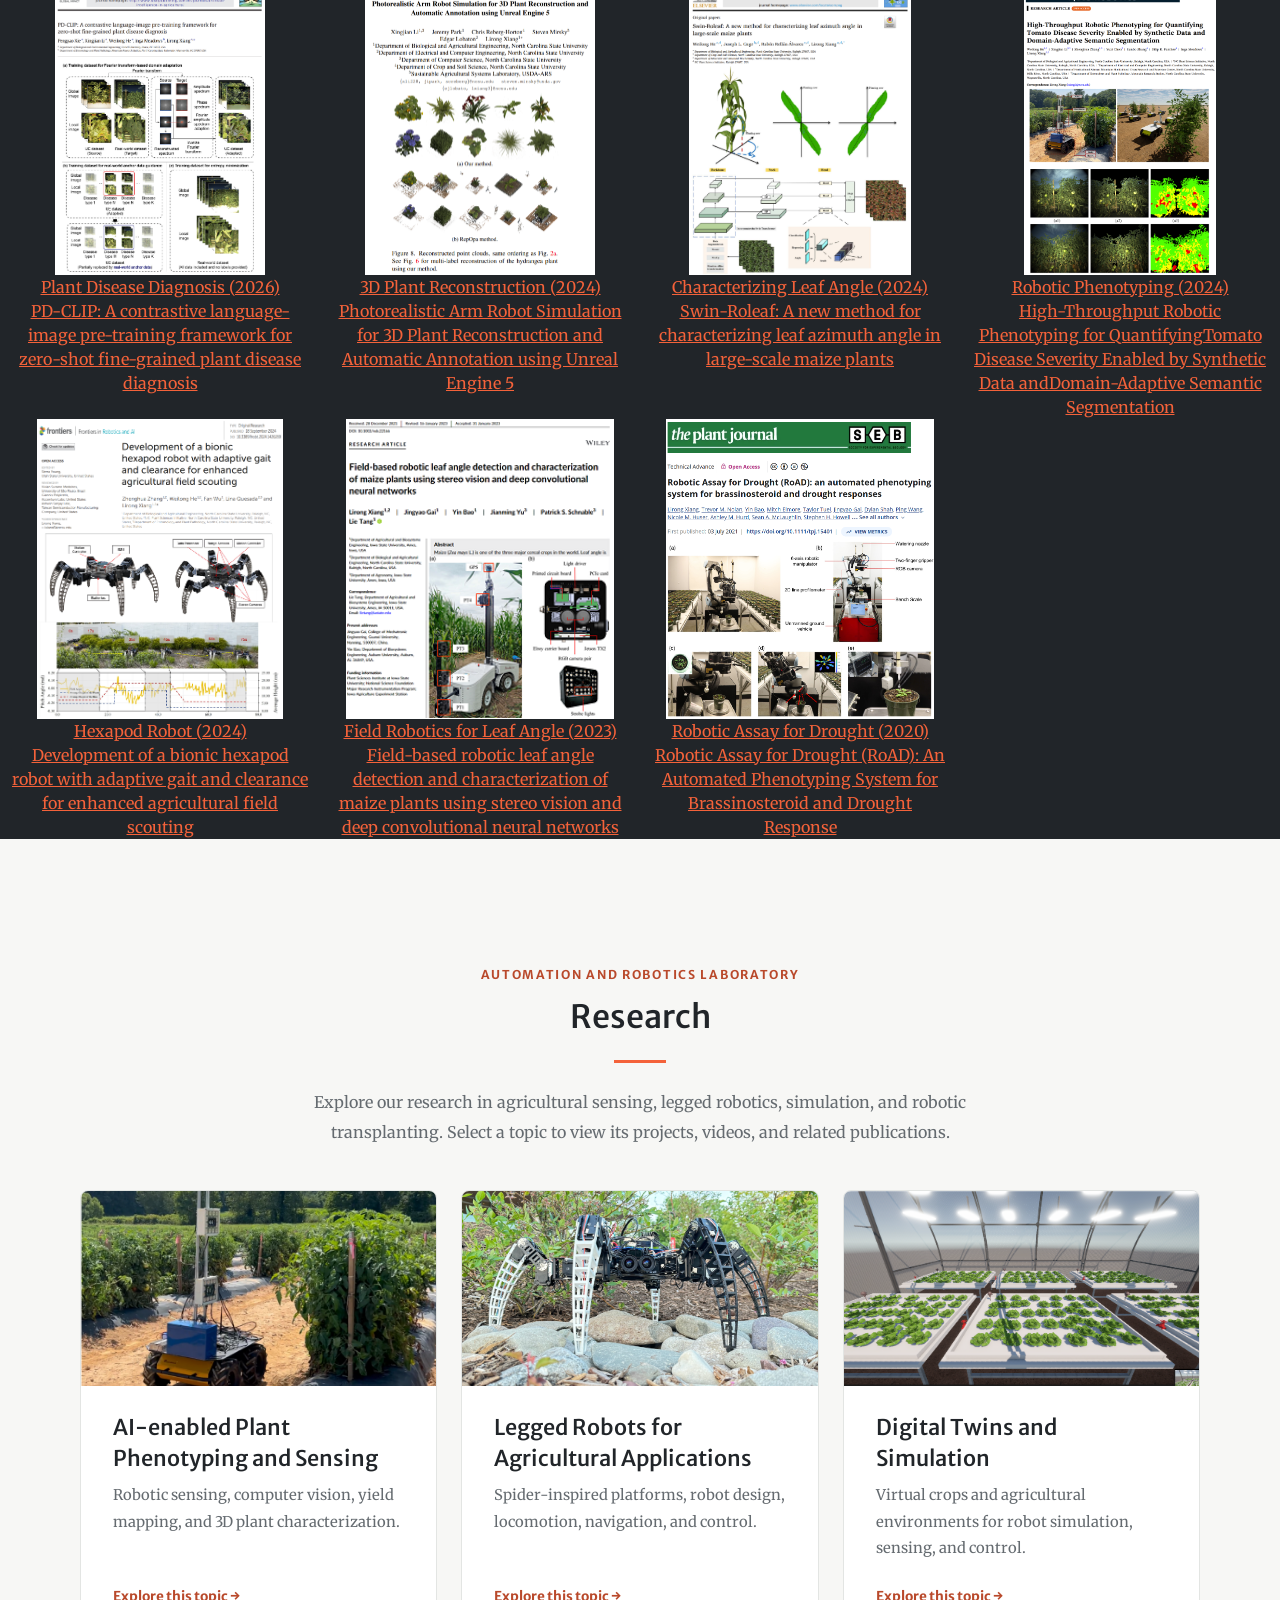
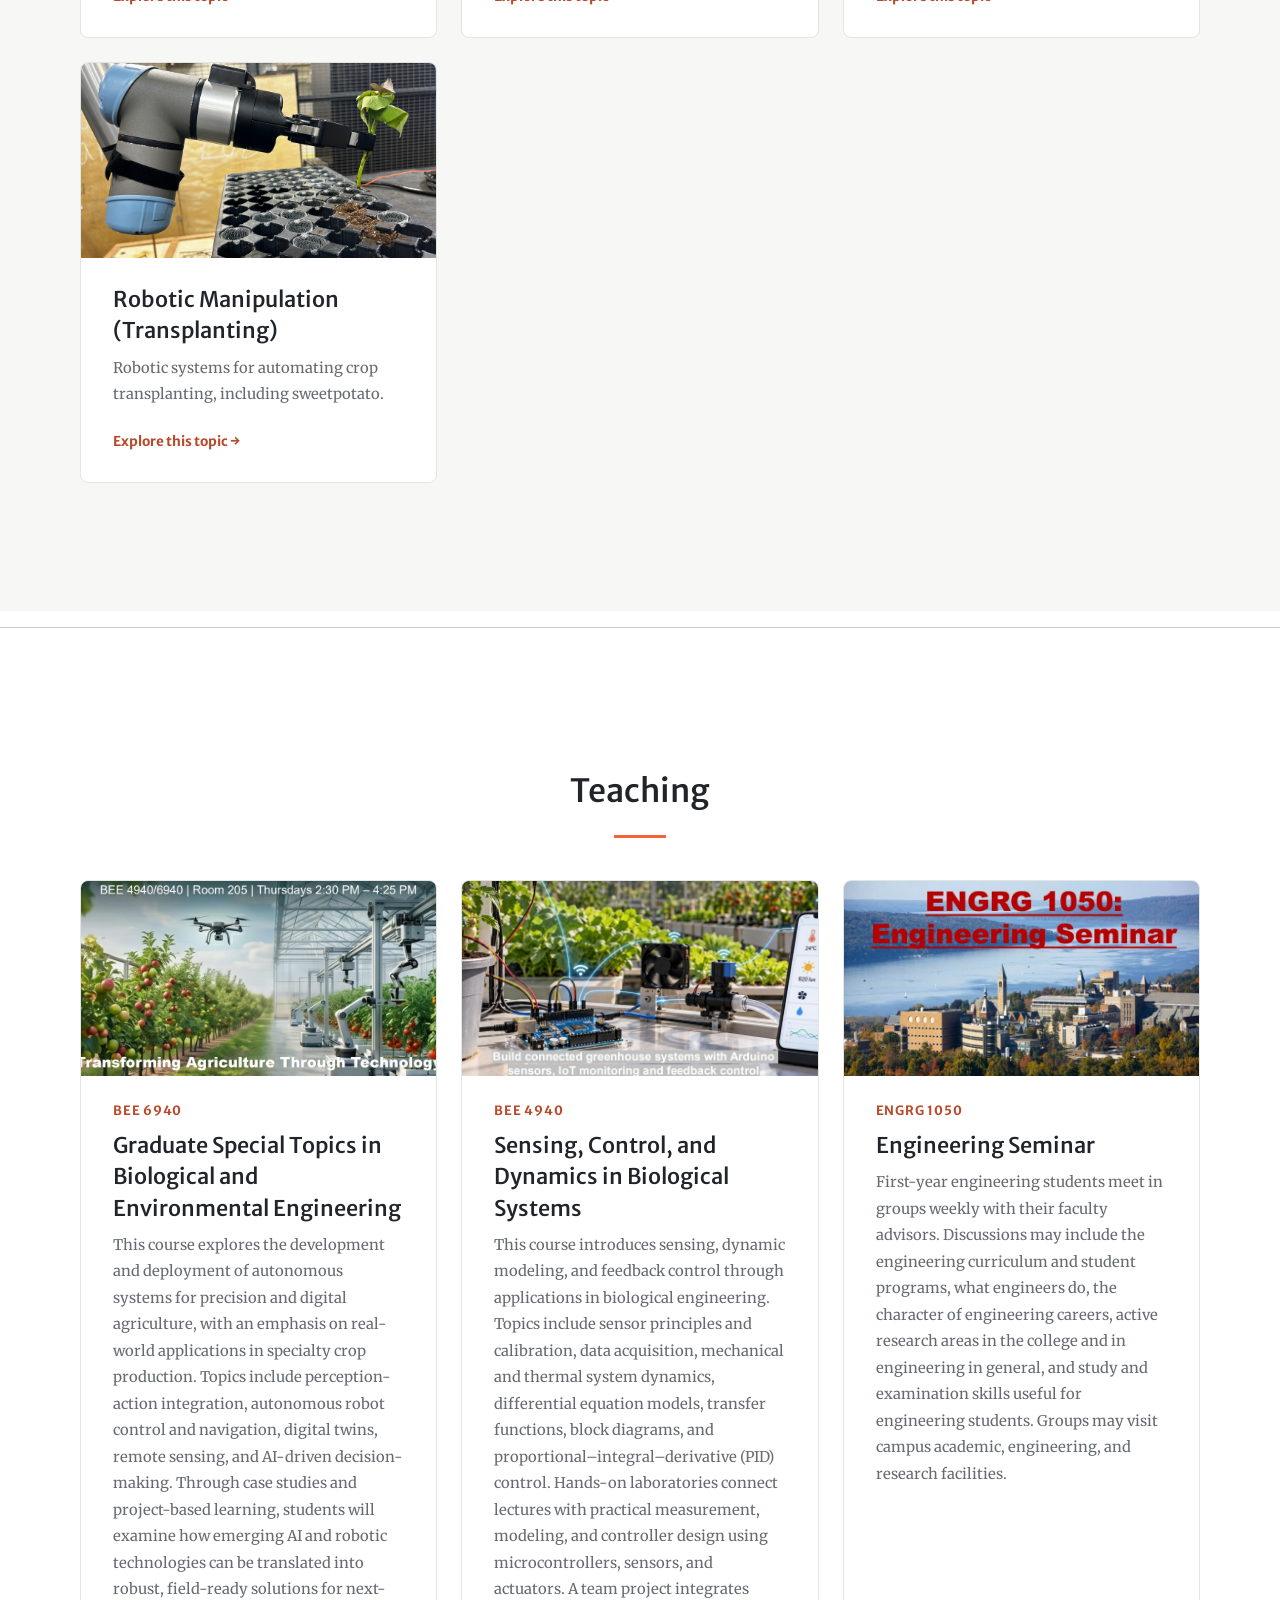
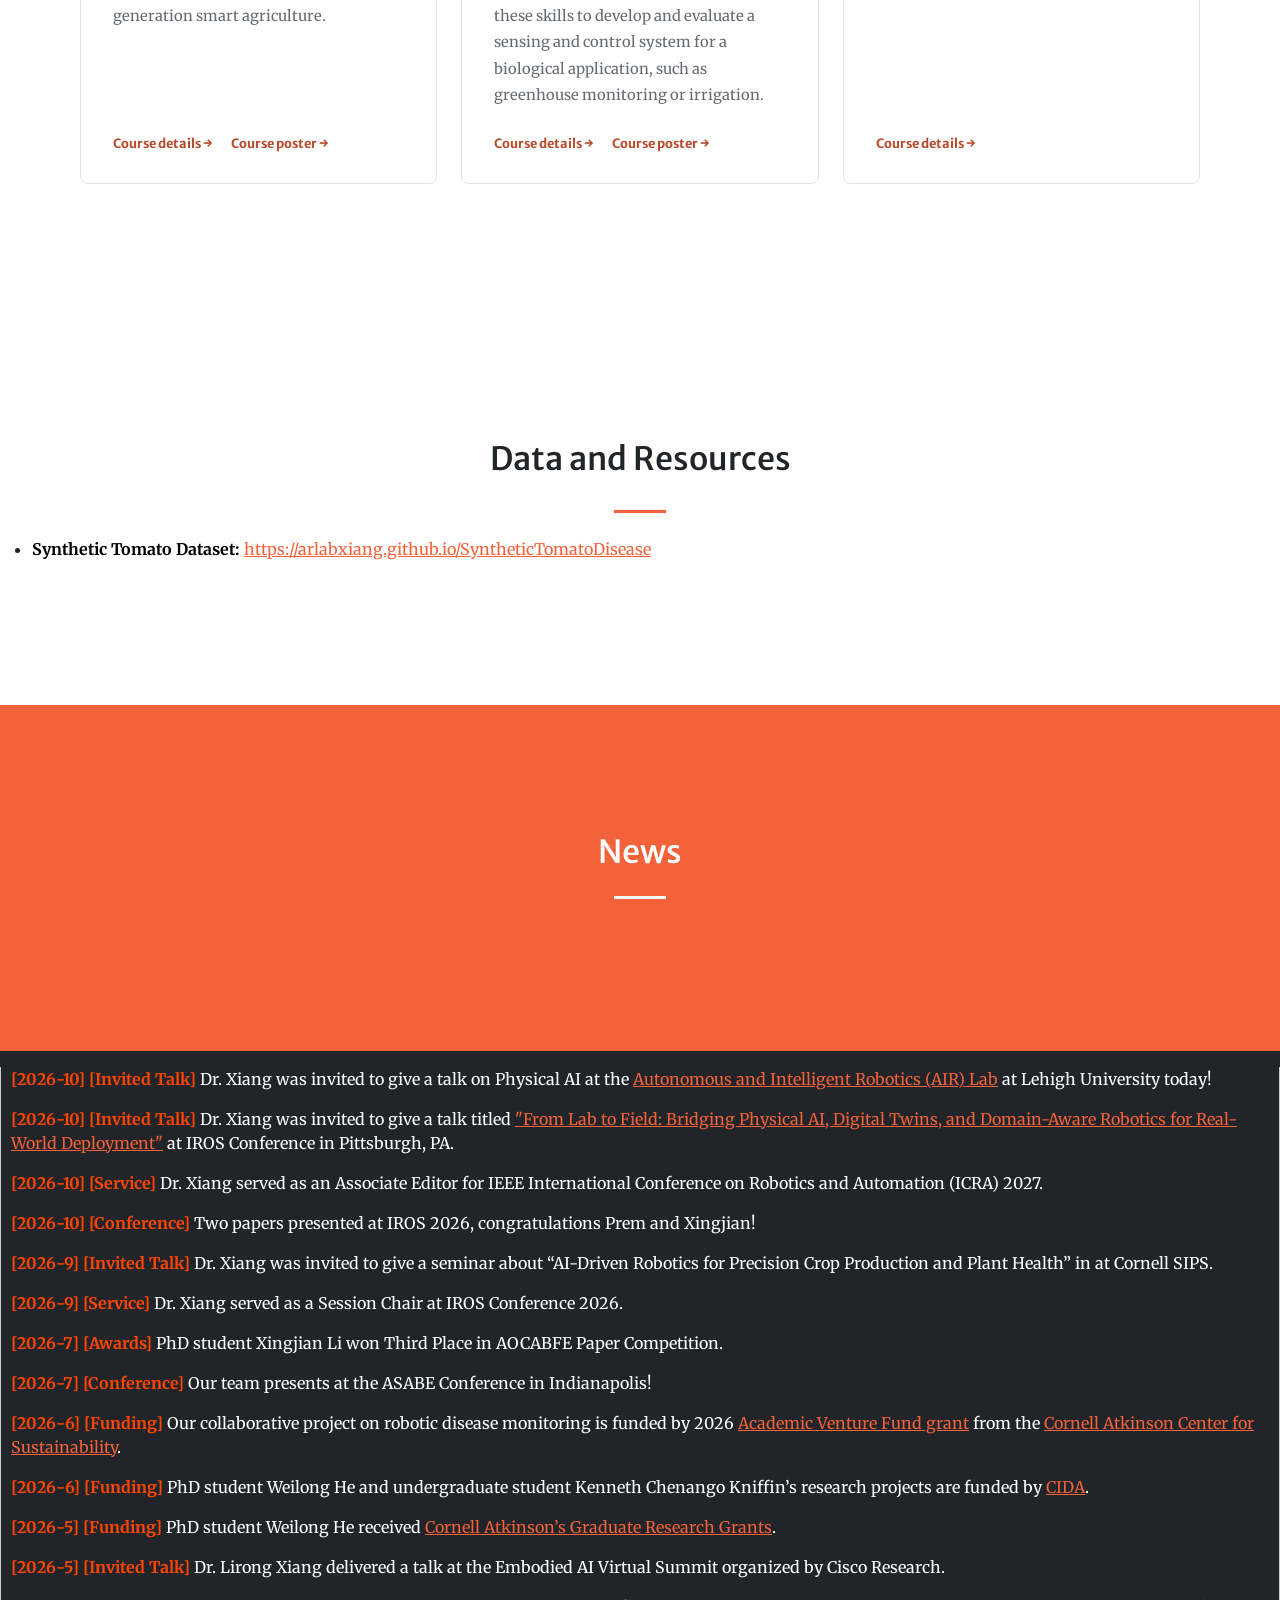
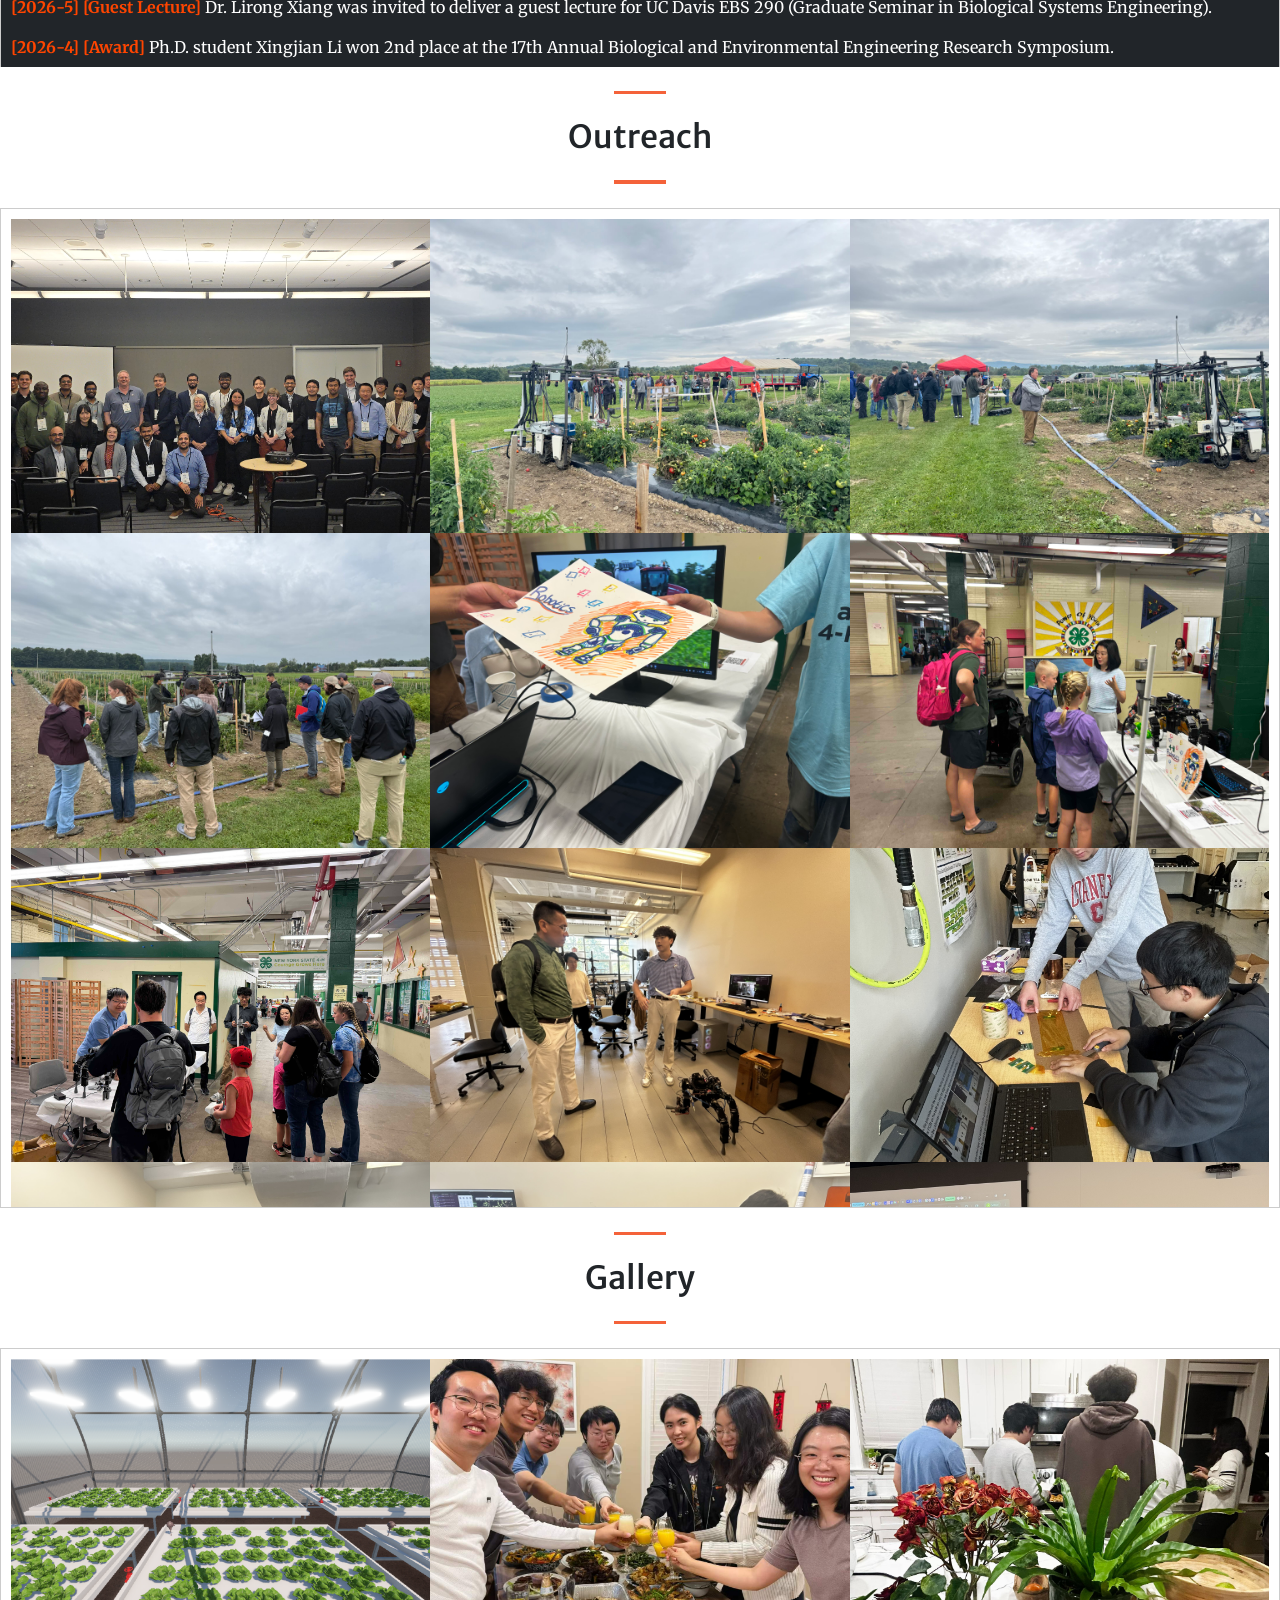
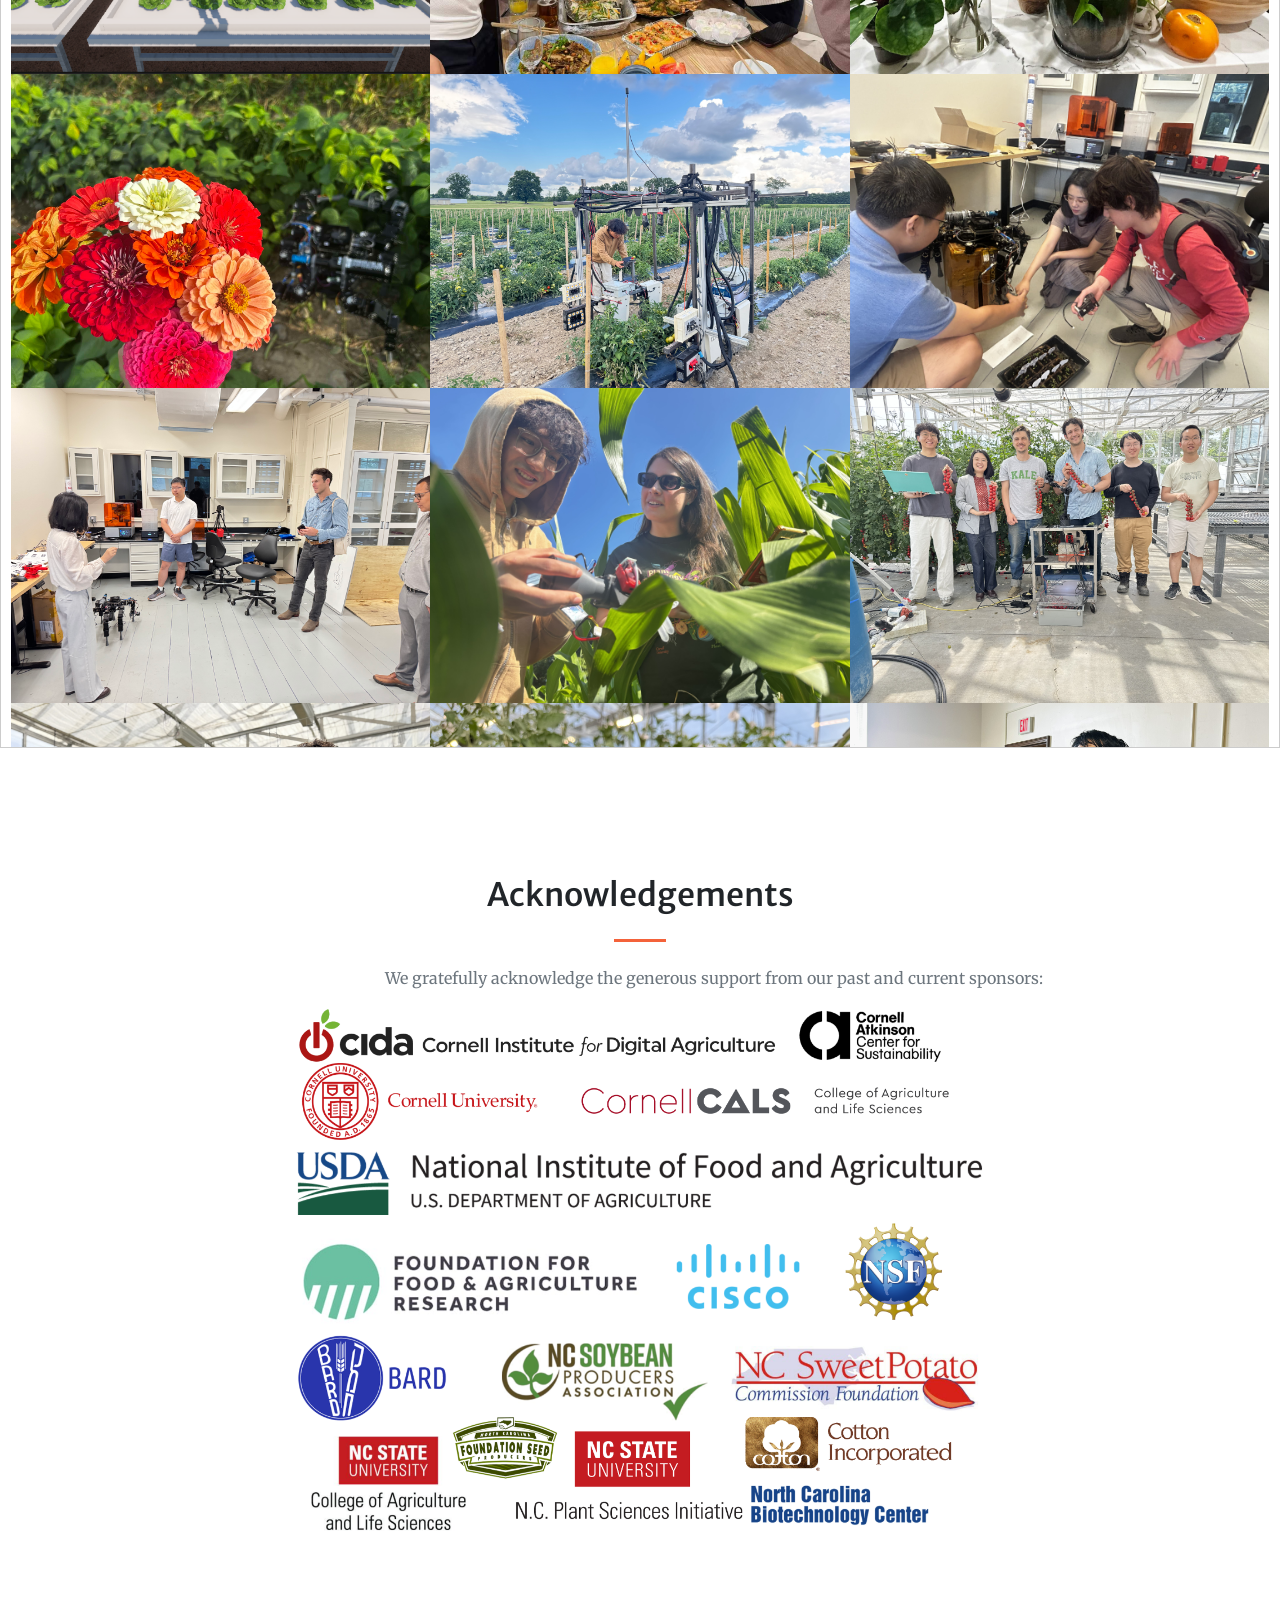
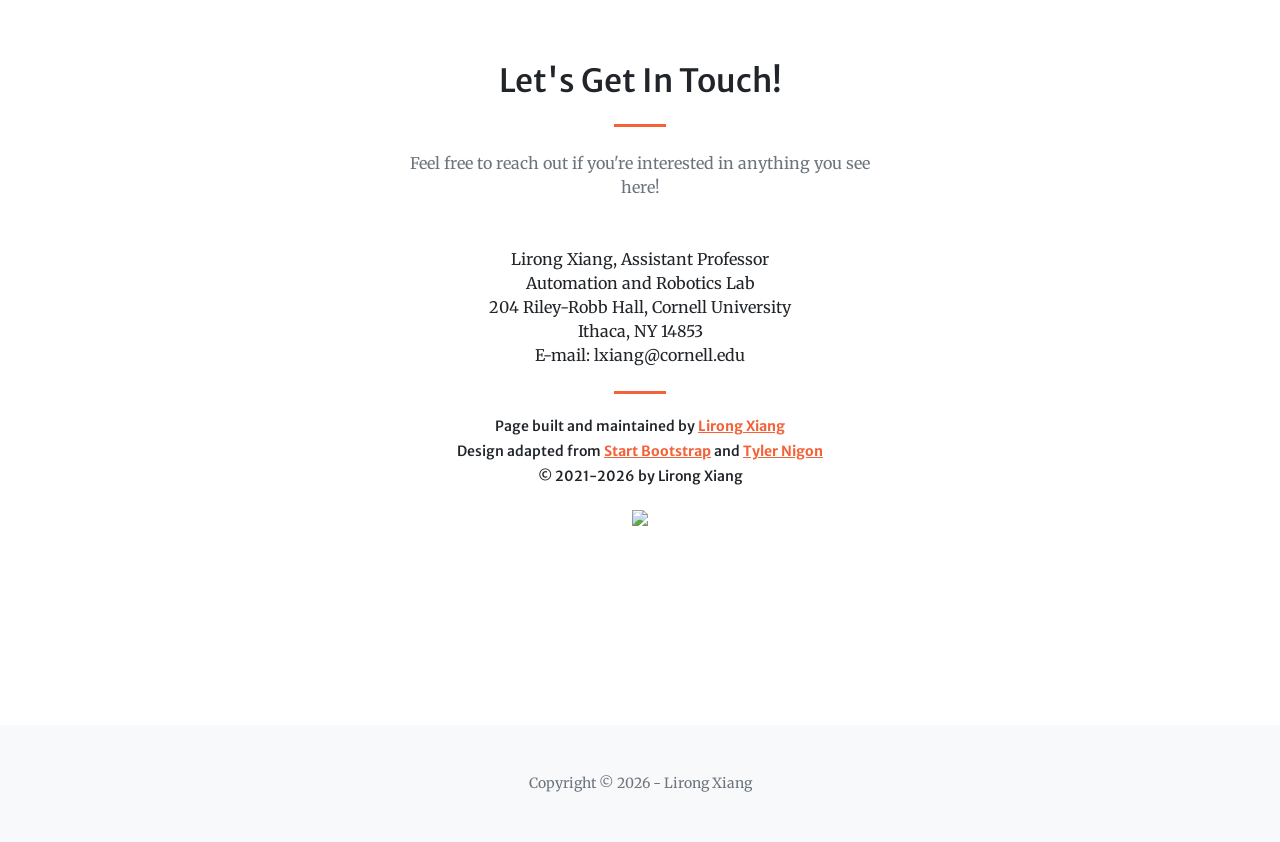
==== commit 5b68cc34: "[ #lxweb ] Update course pictures and posters." ====
--- a/index.html
+++ b/index.html
@@ -932,7 +932,7 @@
                             <a href="https://classes.cornell.edu/browse/roster/FA26/class/BEE/6940">
                                 Course details →
                             </a>
-                            <a href="https://drive.google.com/file/d/13eDqRhXBYwZb5vNg-Aqo_Bh1995PPFtb/view?usp=sharing">
+                            <a href="https://drive.google.com/file/d/1VXeZryiOw751AyFxyfSZ4FSF9xr5ji_m/view?usp=sharing">
                                 Course poster →
                             </a>
                         </div>
@@ -963,7 +963,7 @@
                     </article>
                     <article class="research-card teaching-card">
                         <a class="teaching-card-cover-link" href="https://classes.cornell.edu/browse/roster/FA26/class/ENGRG/1050">
-                            <img alt="An engineering guest lecture with students in a classroom" loading="lazy" src="assets/img/portfolio/thumbnails/Moldova2.webp"/>
+                            <img alt="An engineering guest lecture with students in a classroom" loading="lazy" src="assets/img/teaching/engrg-1050-cover.jpg"/>
                         </a>
                         <span class="teaching-course-code">
                             ENGRG 1050
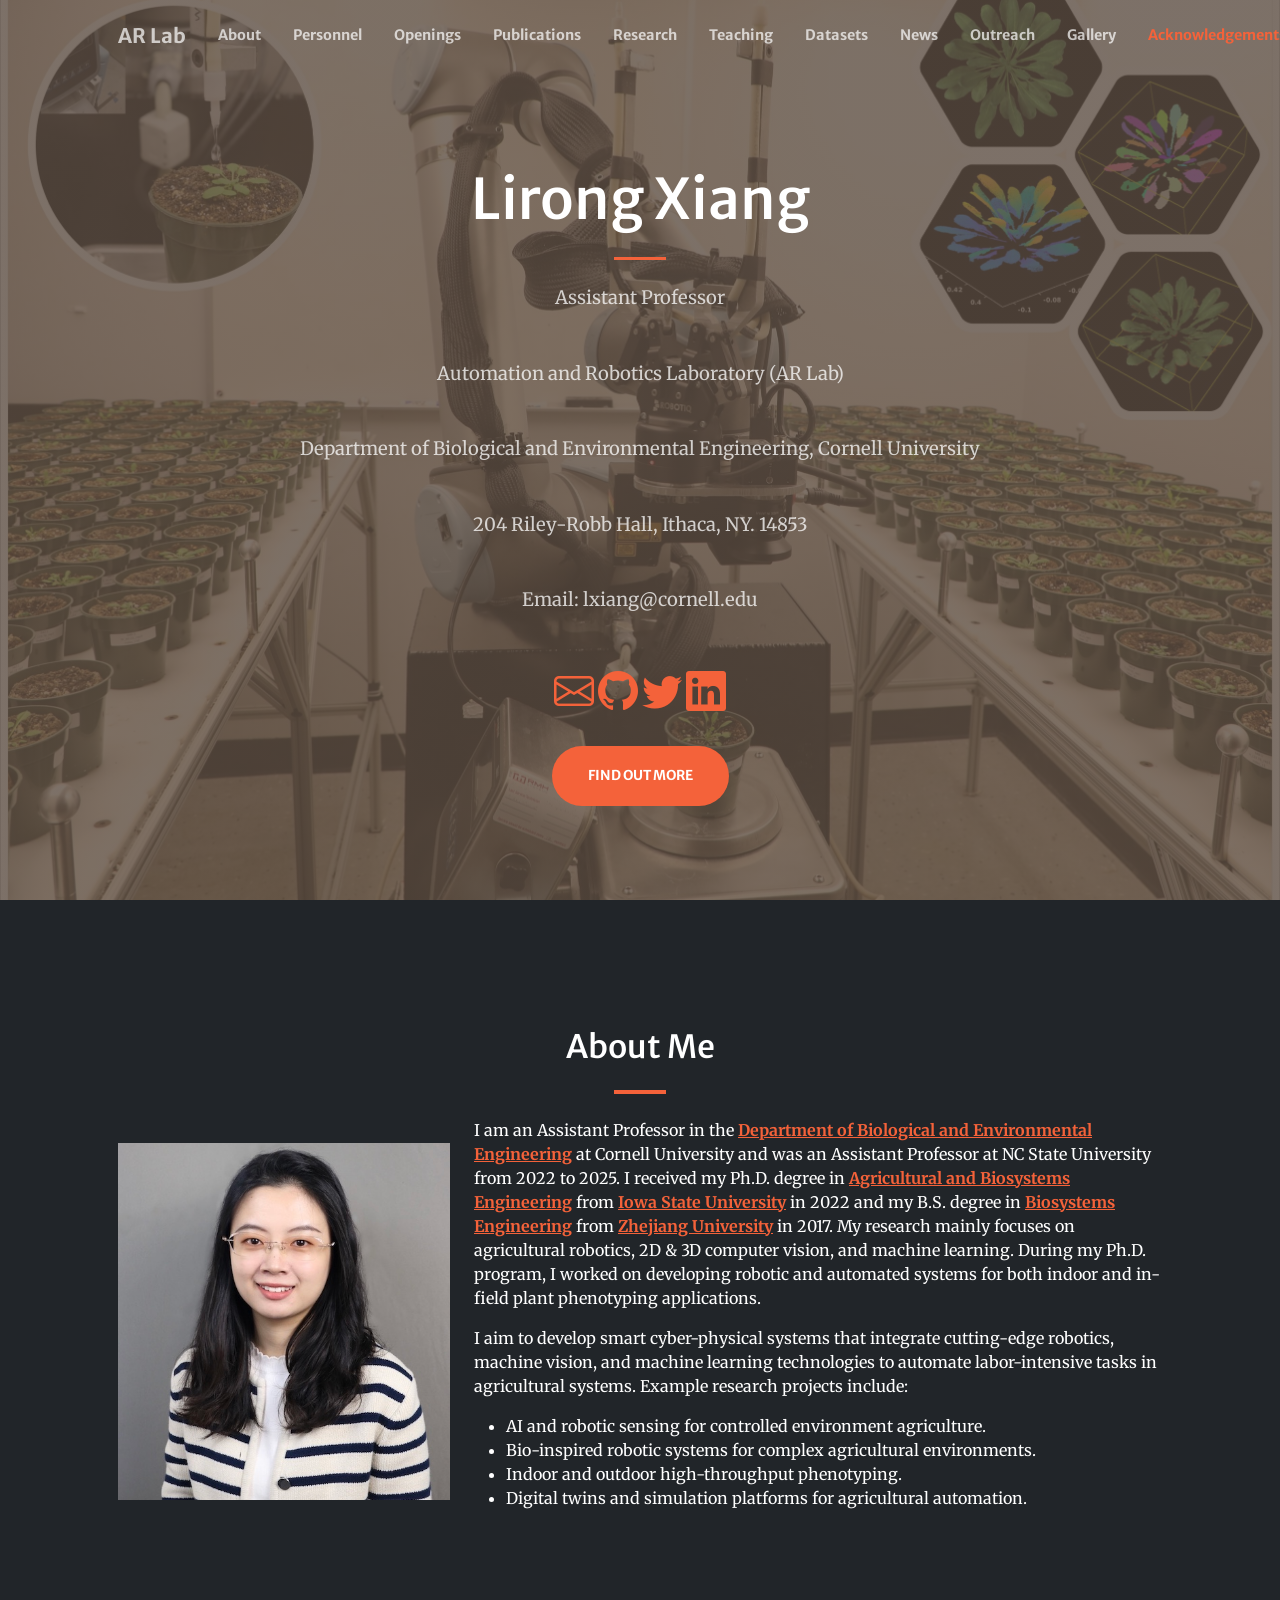
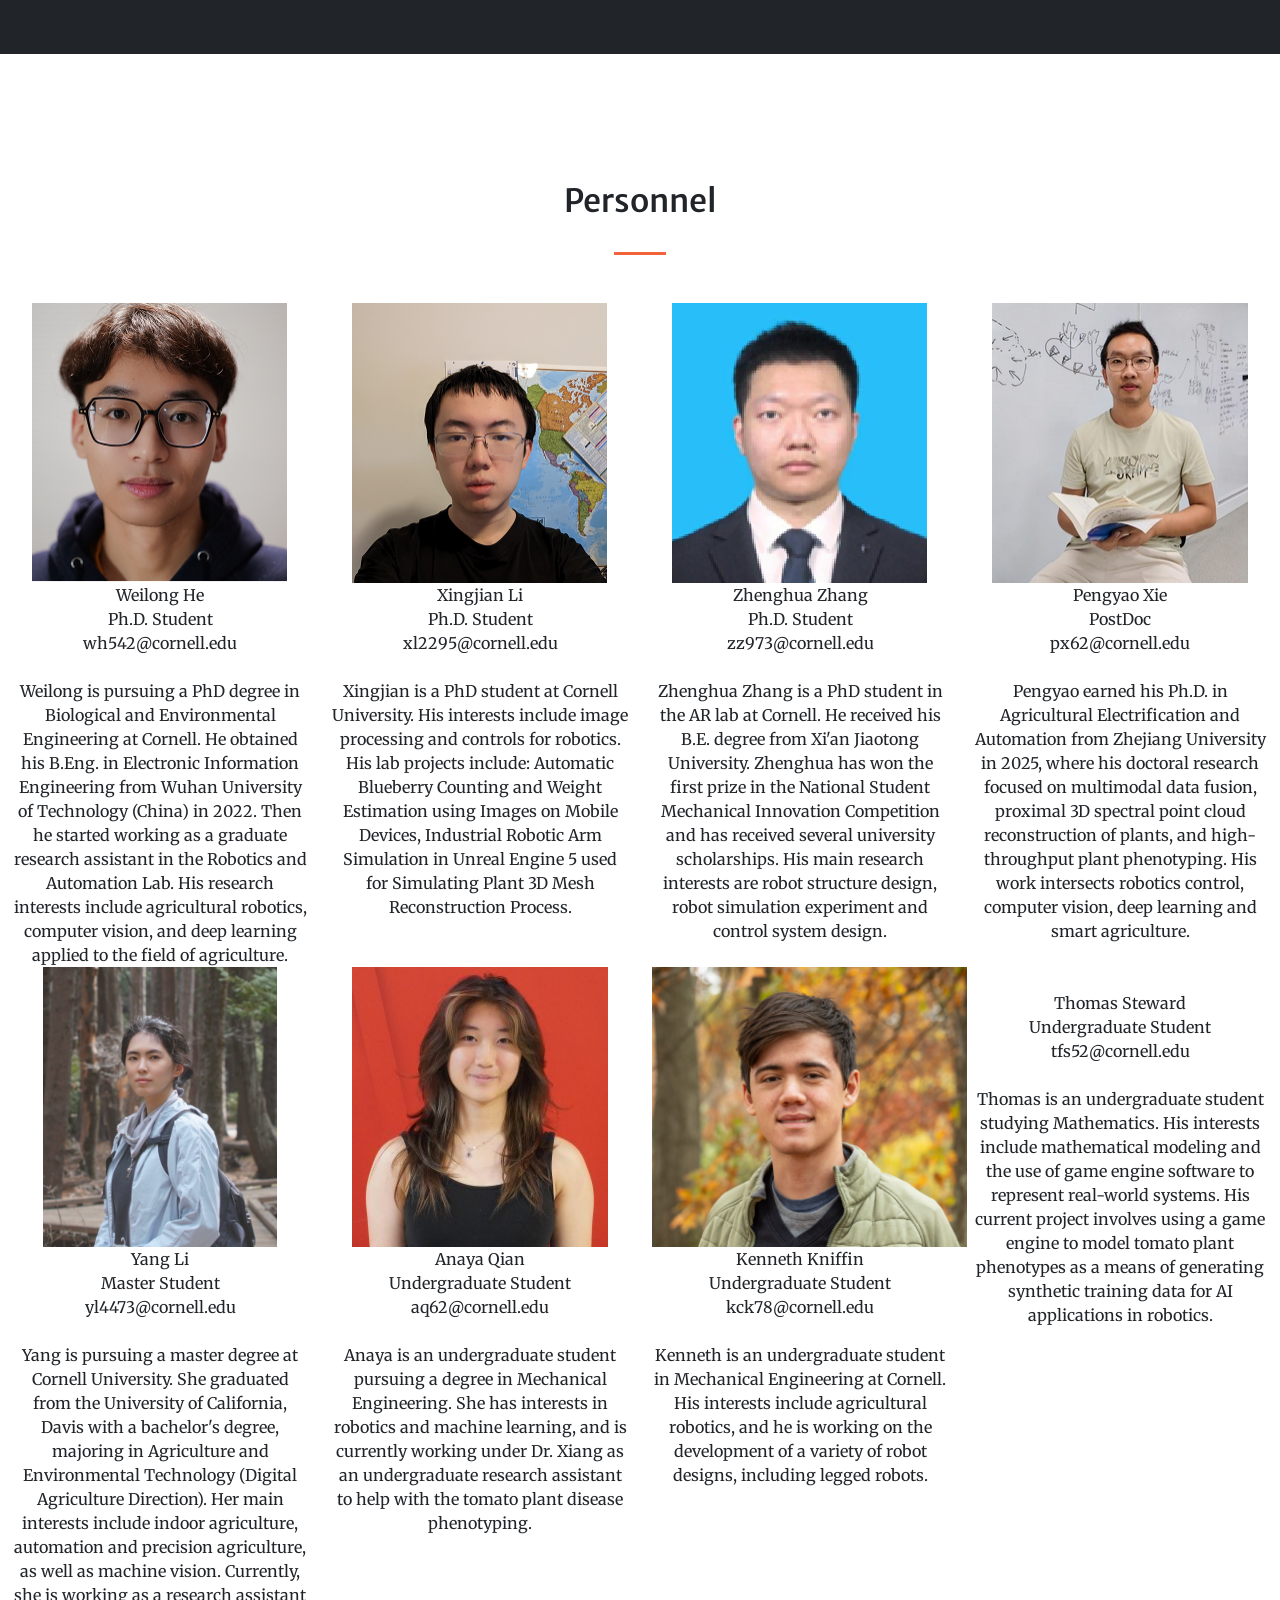
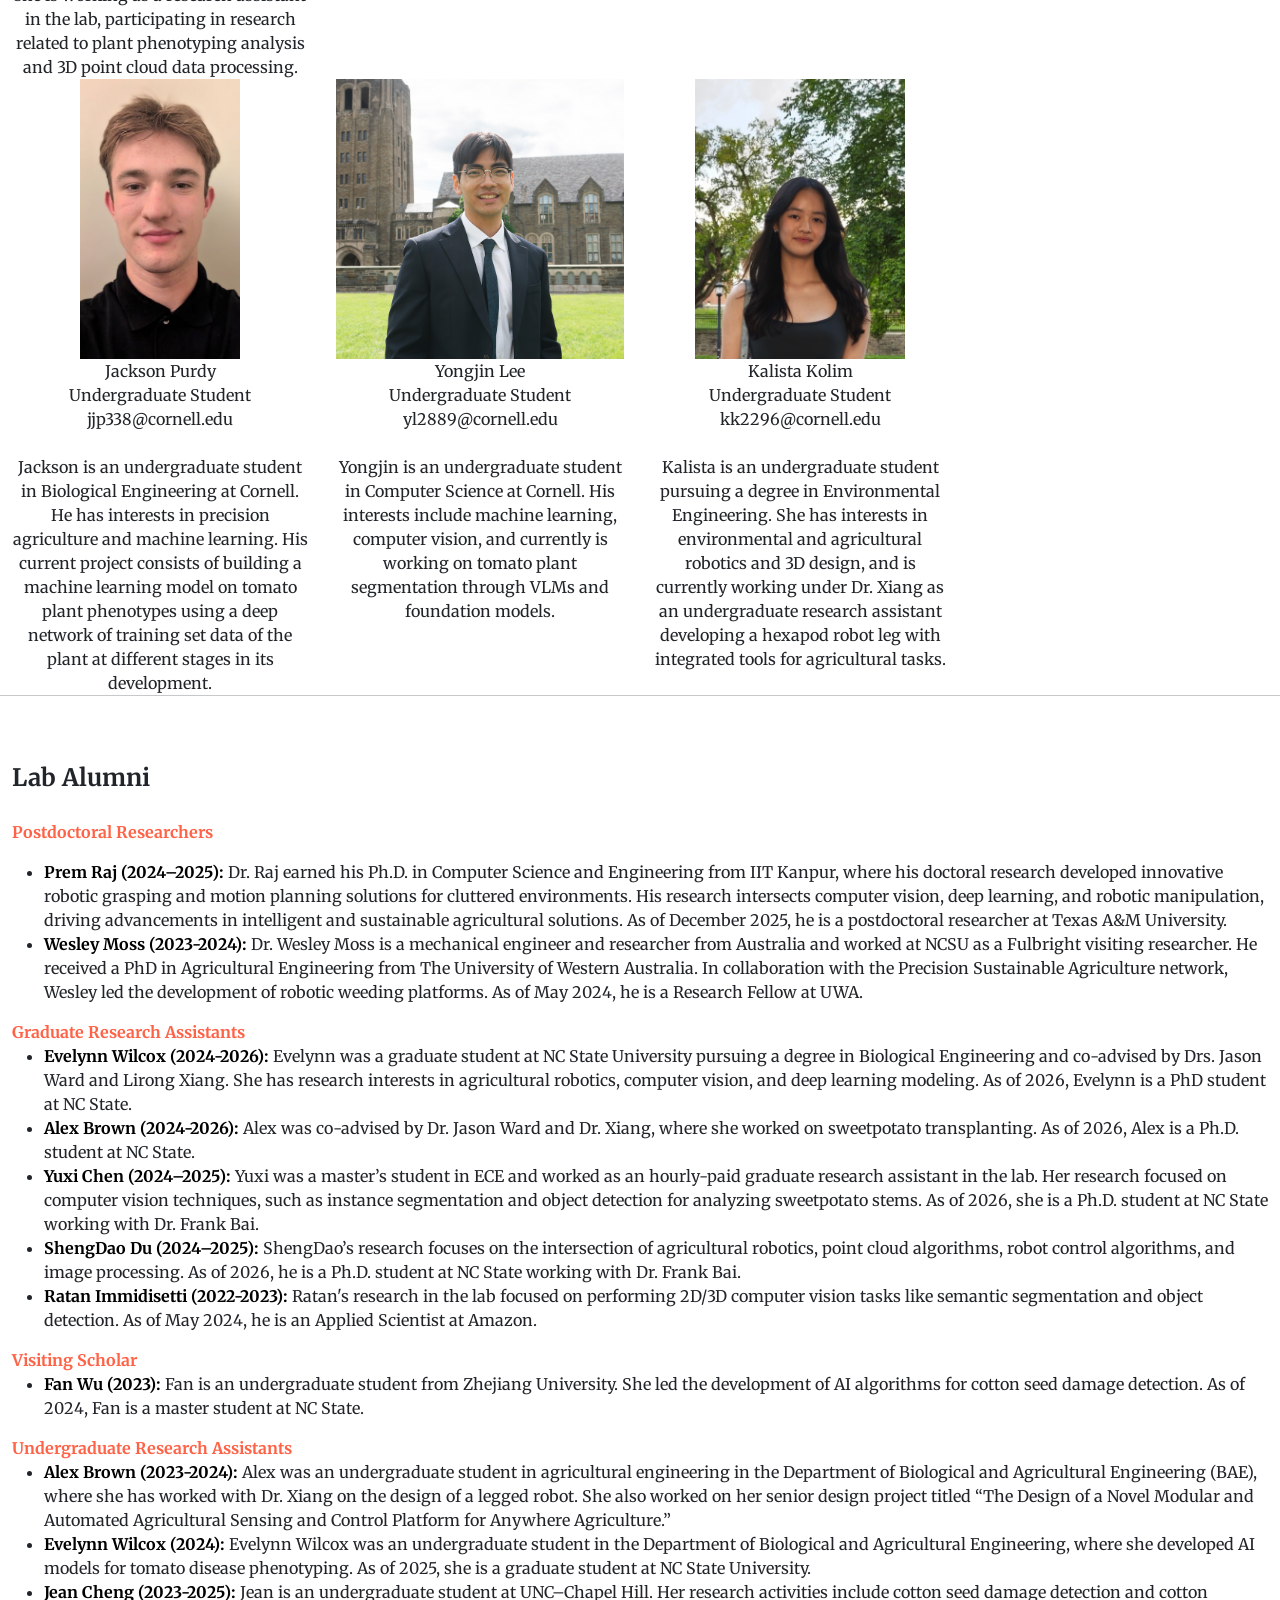
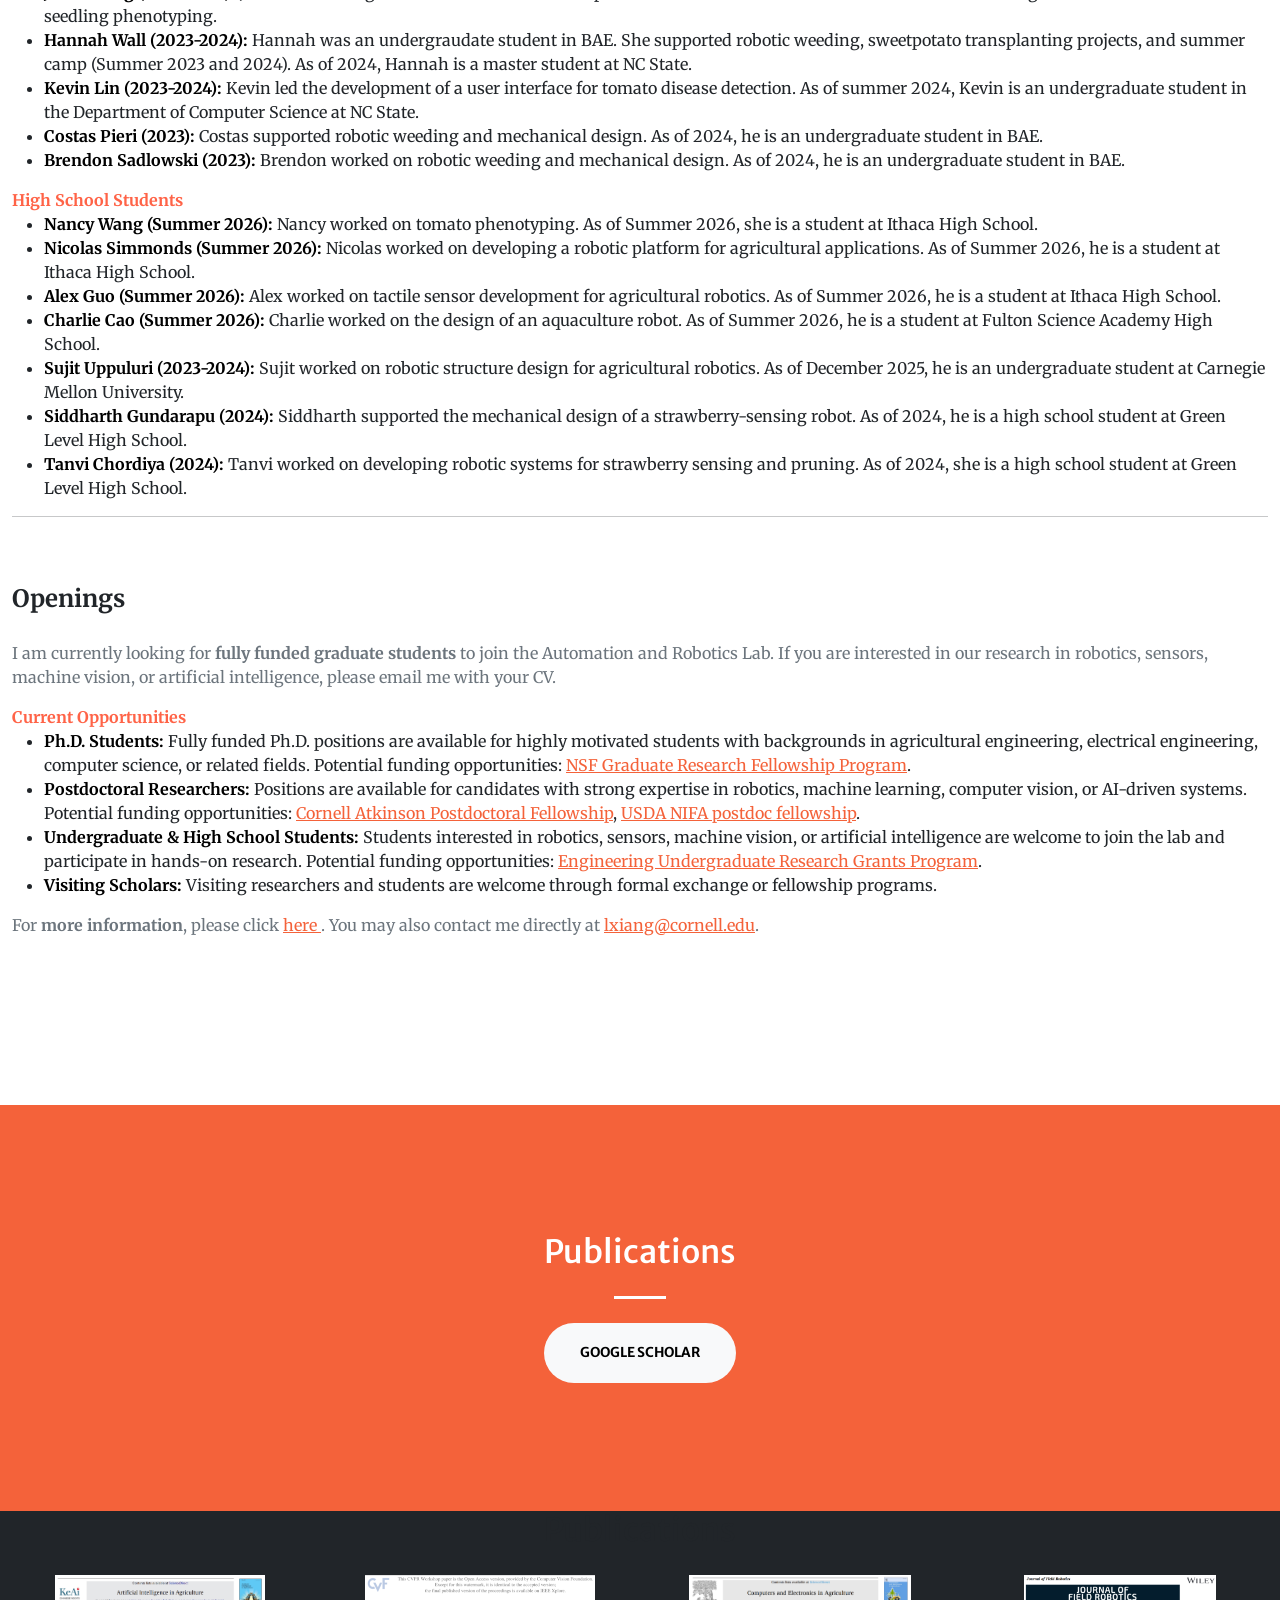
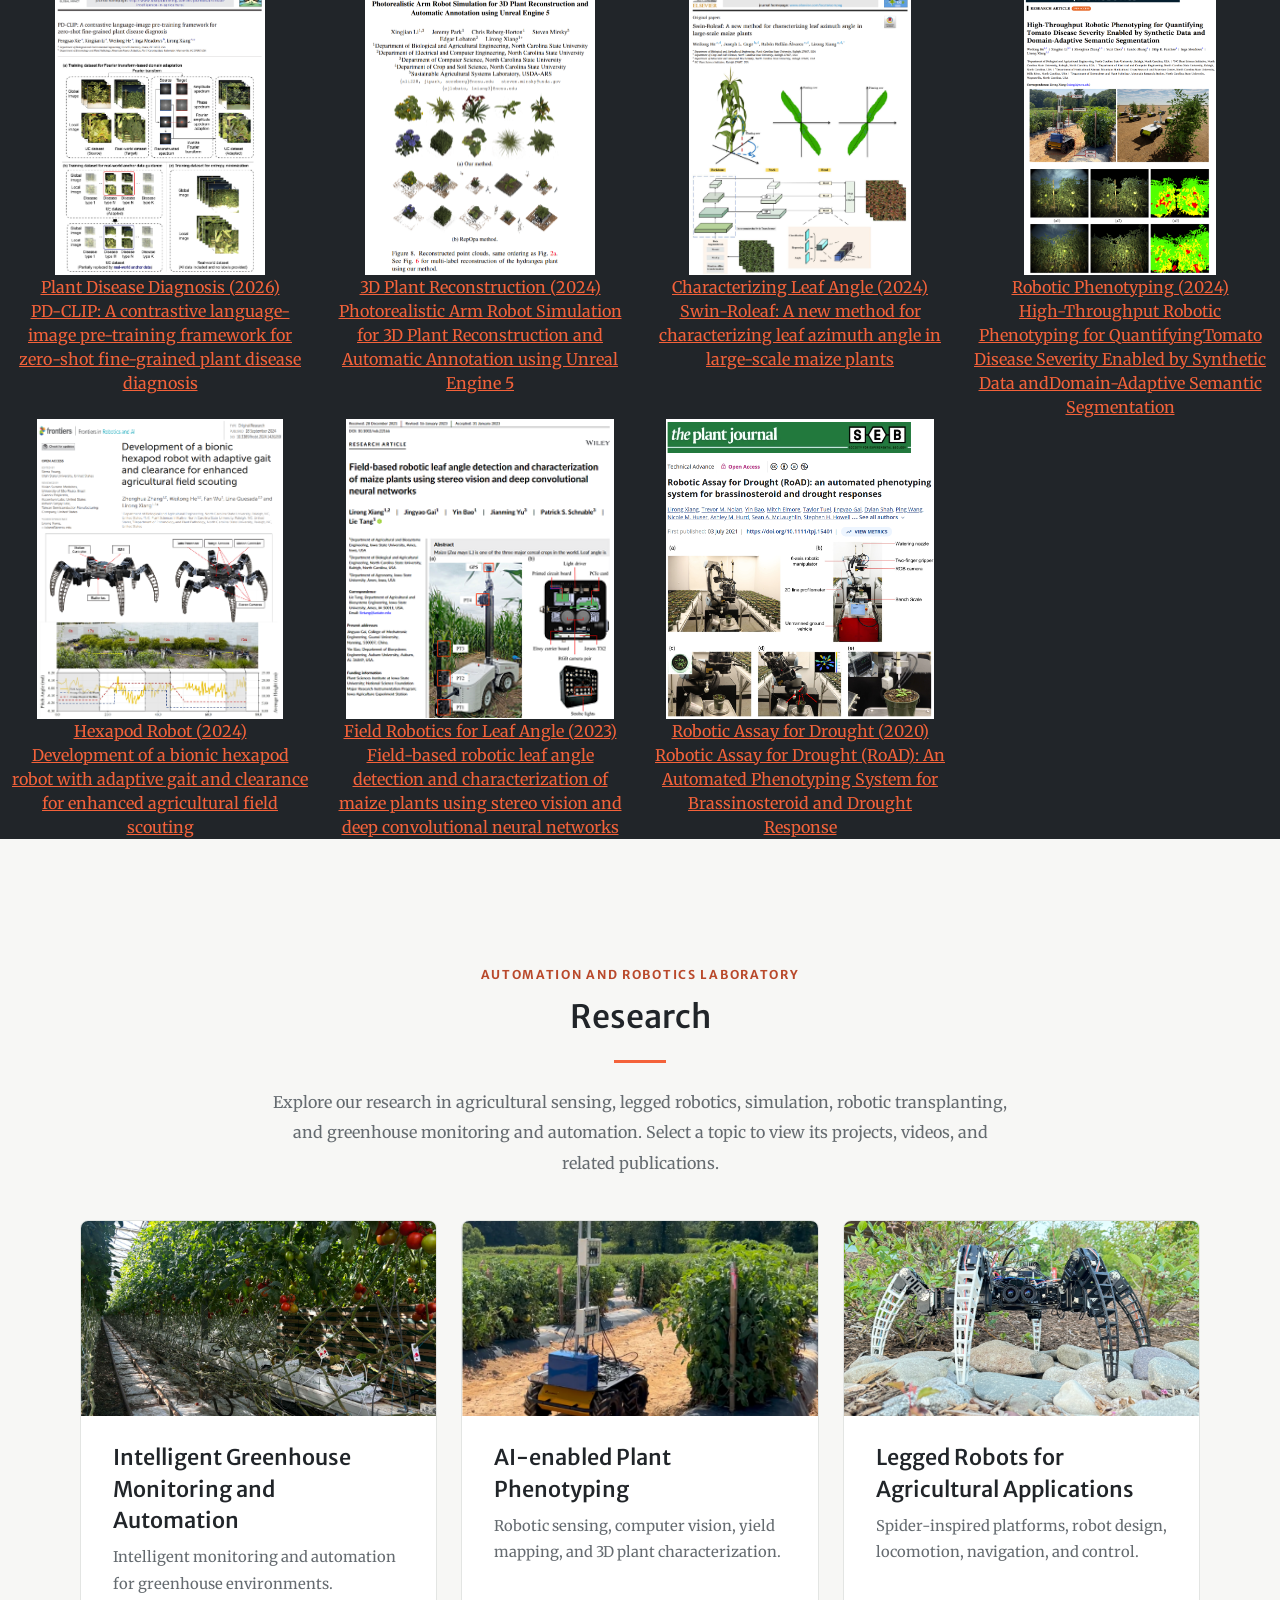
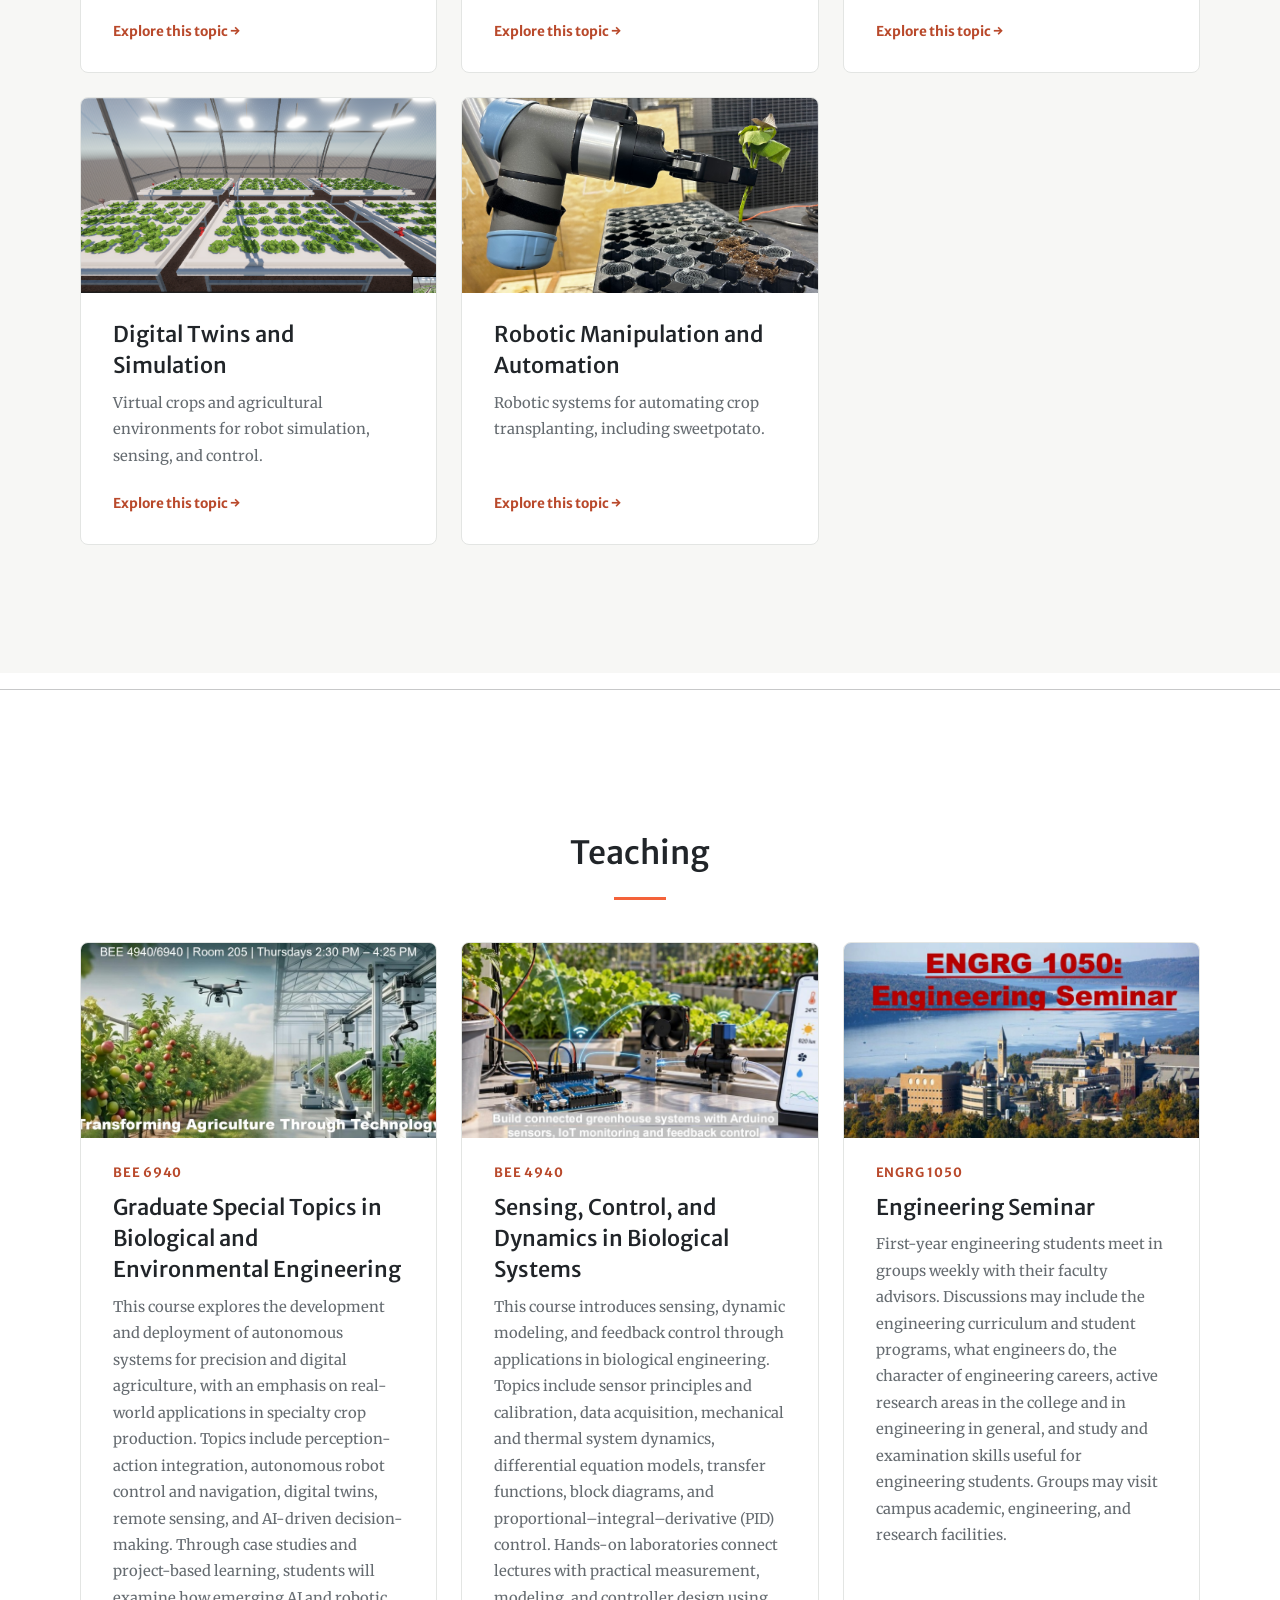
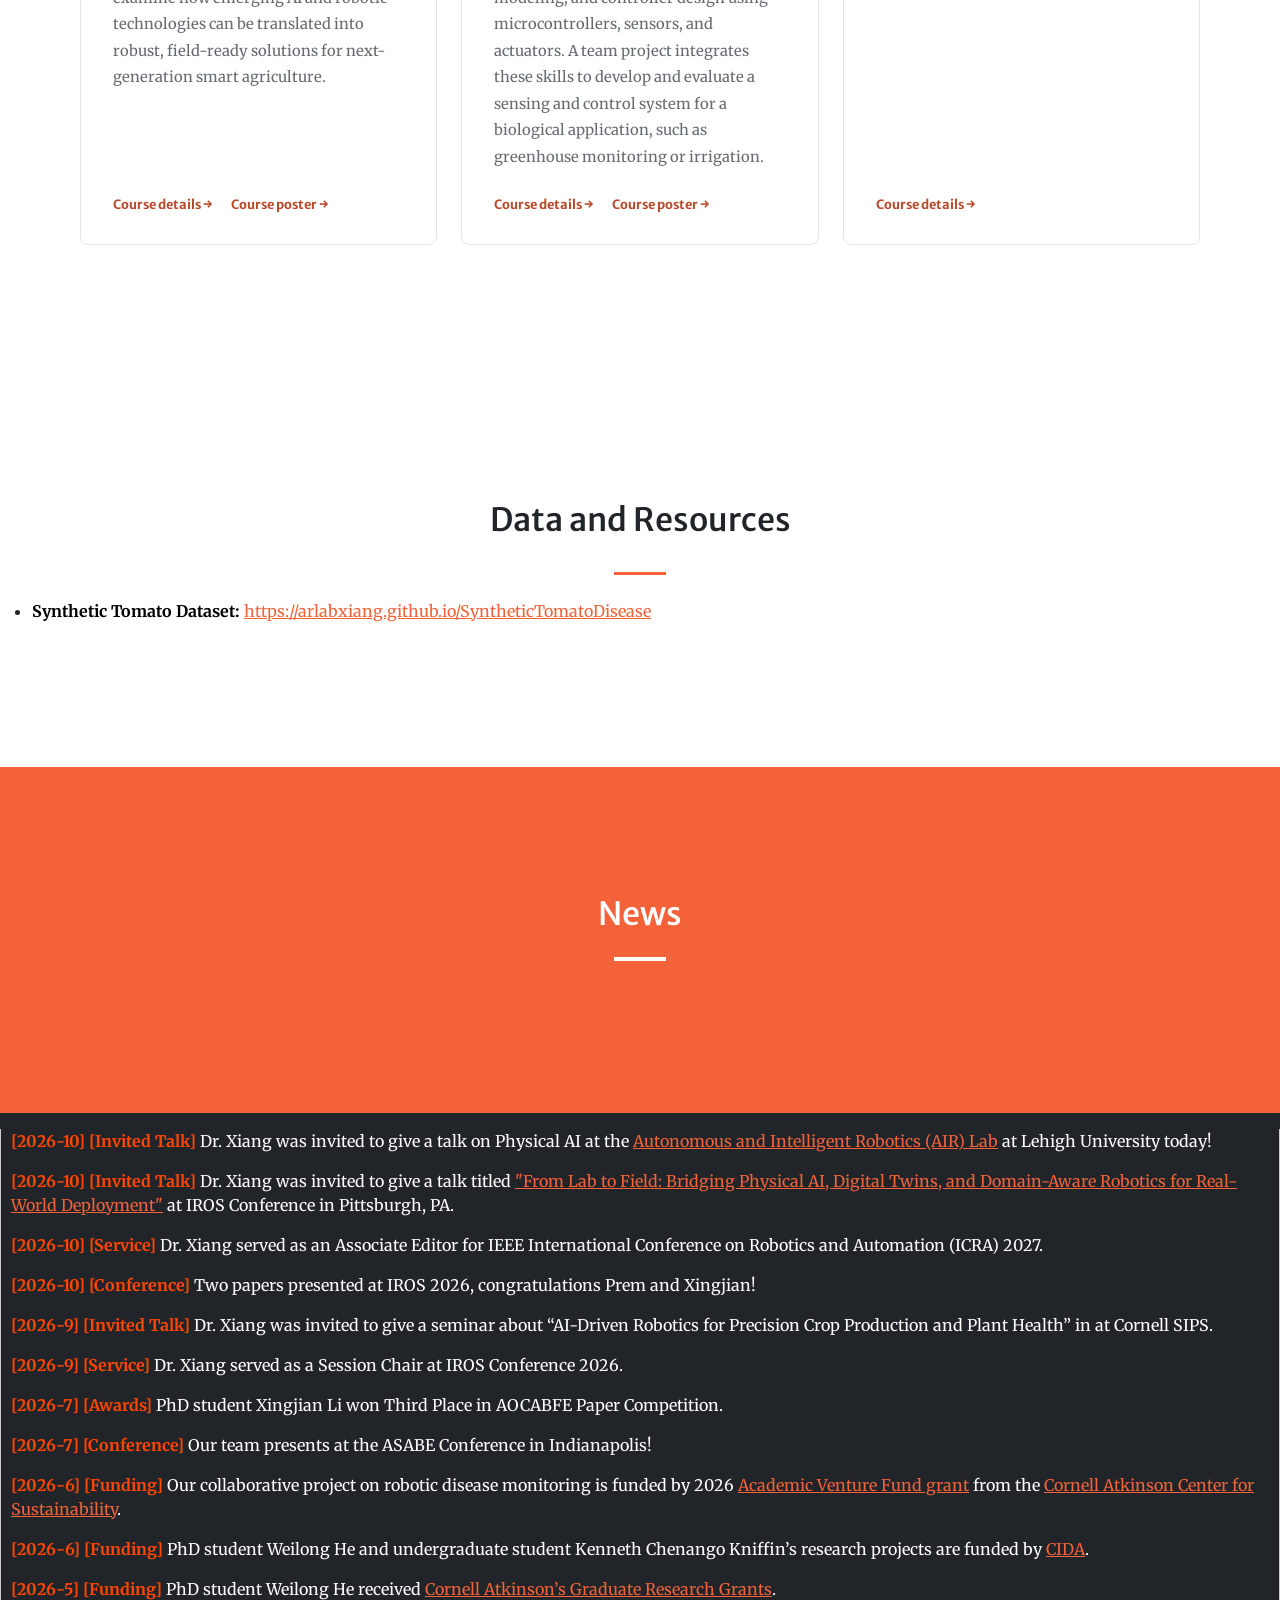
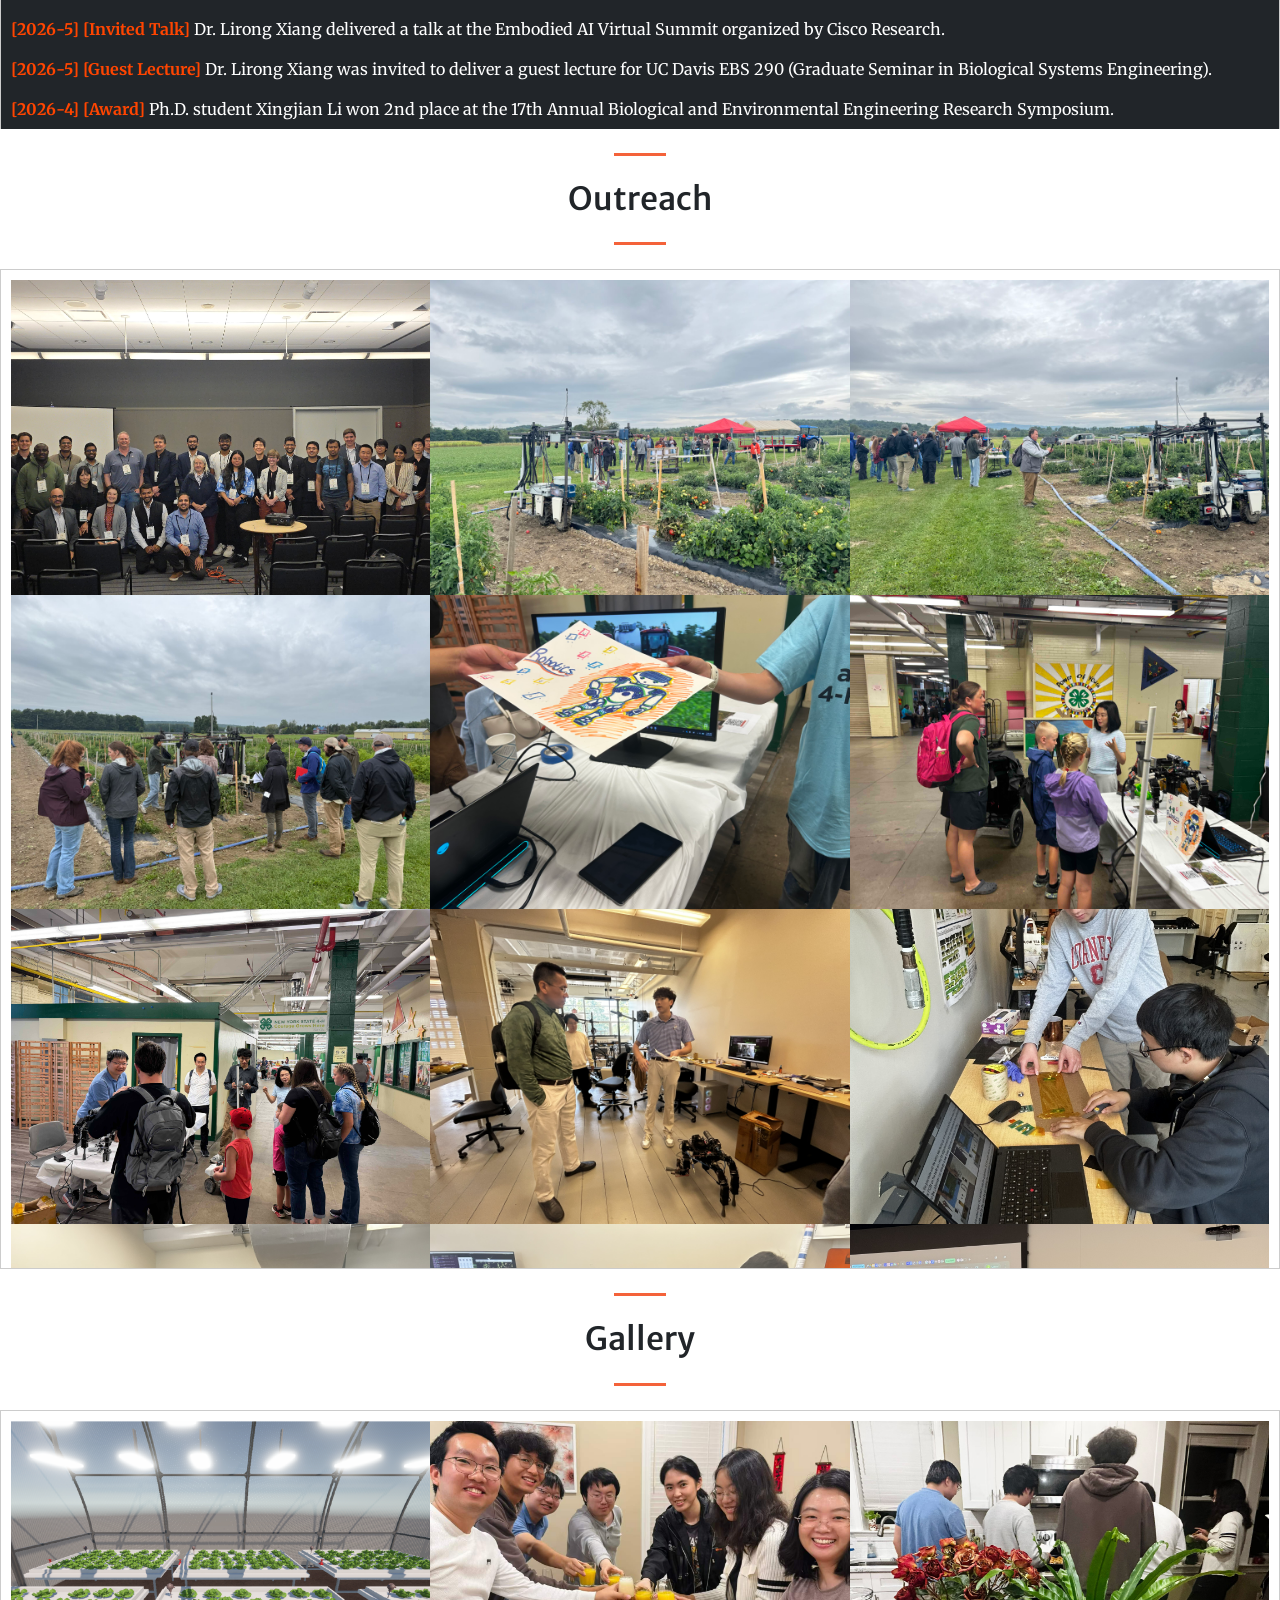
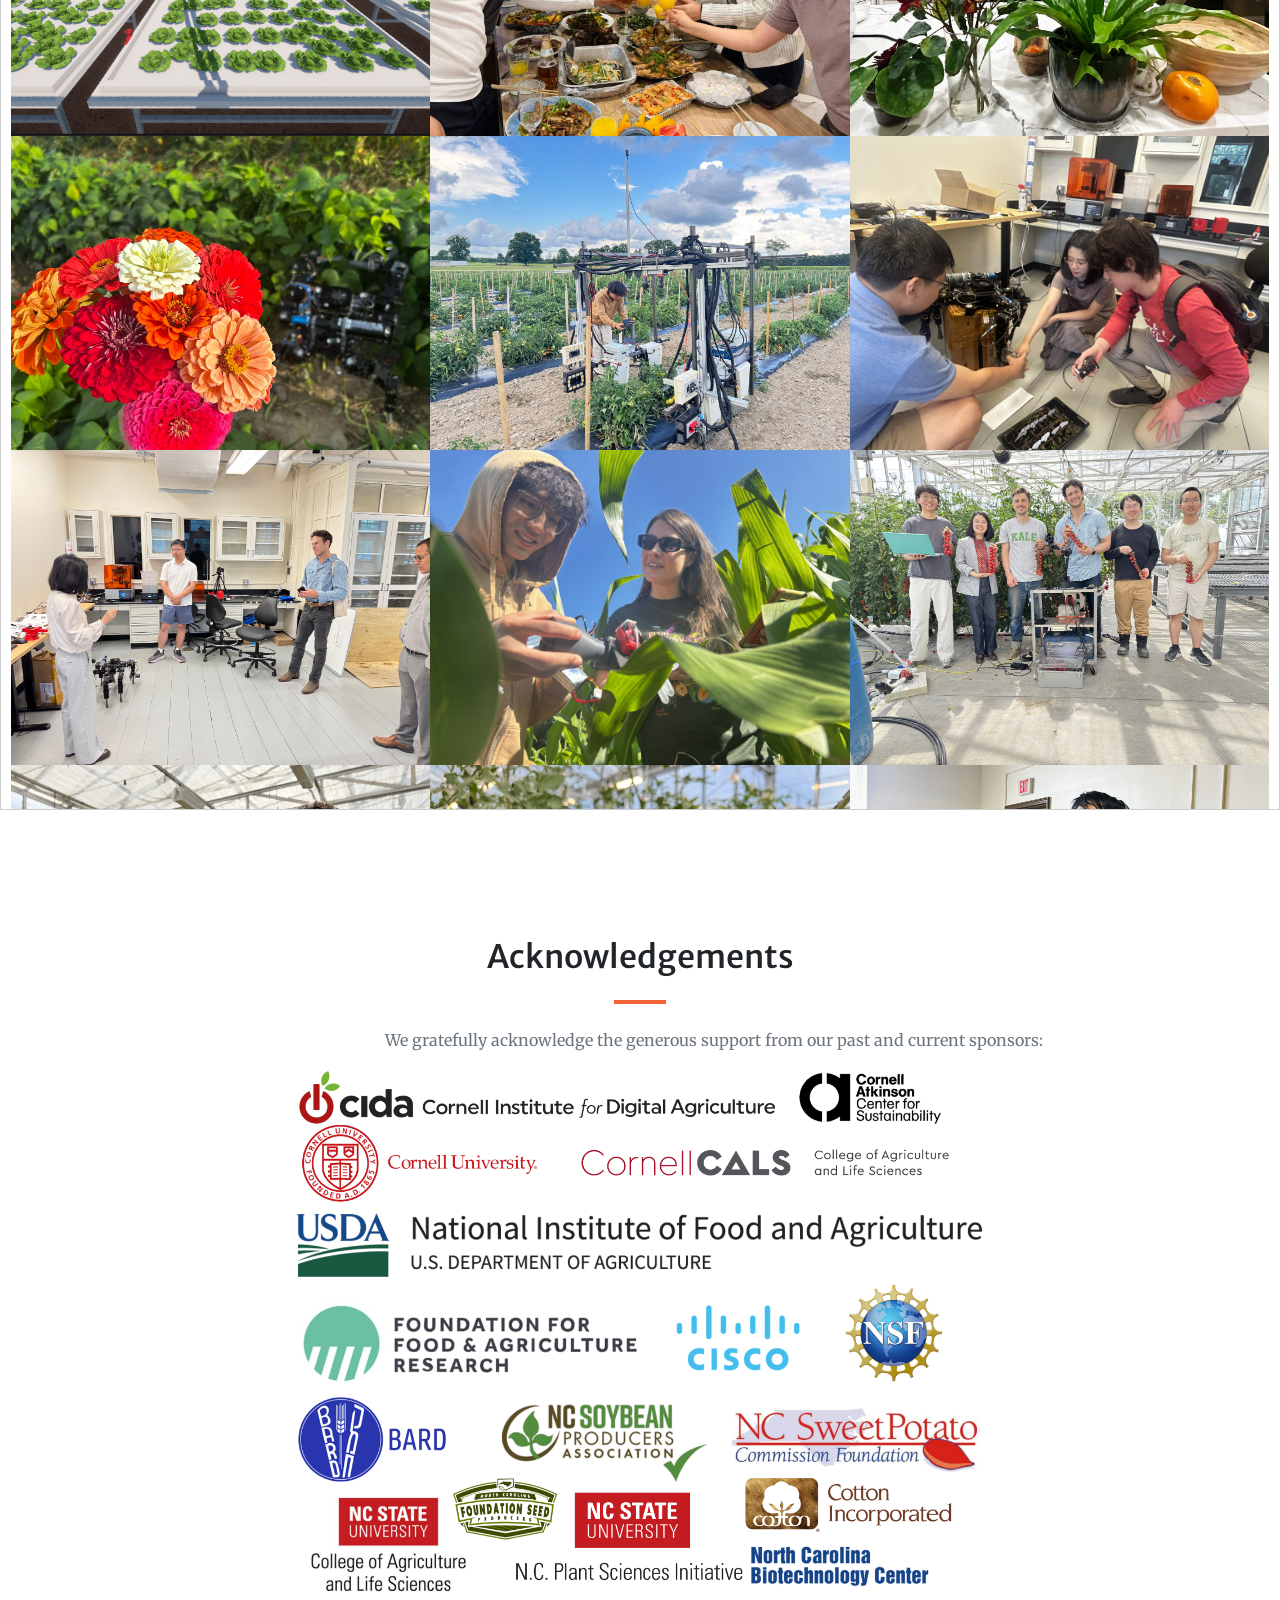
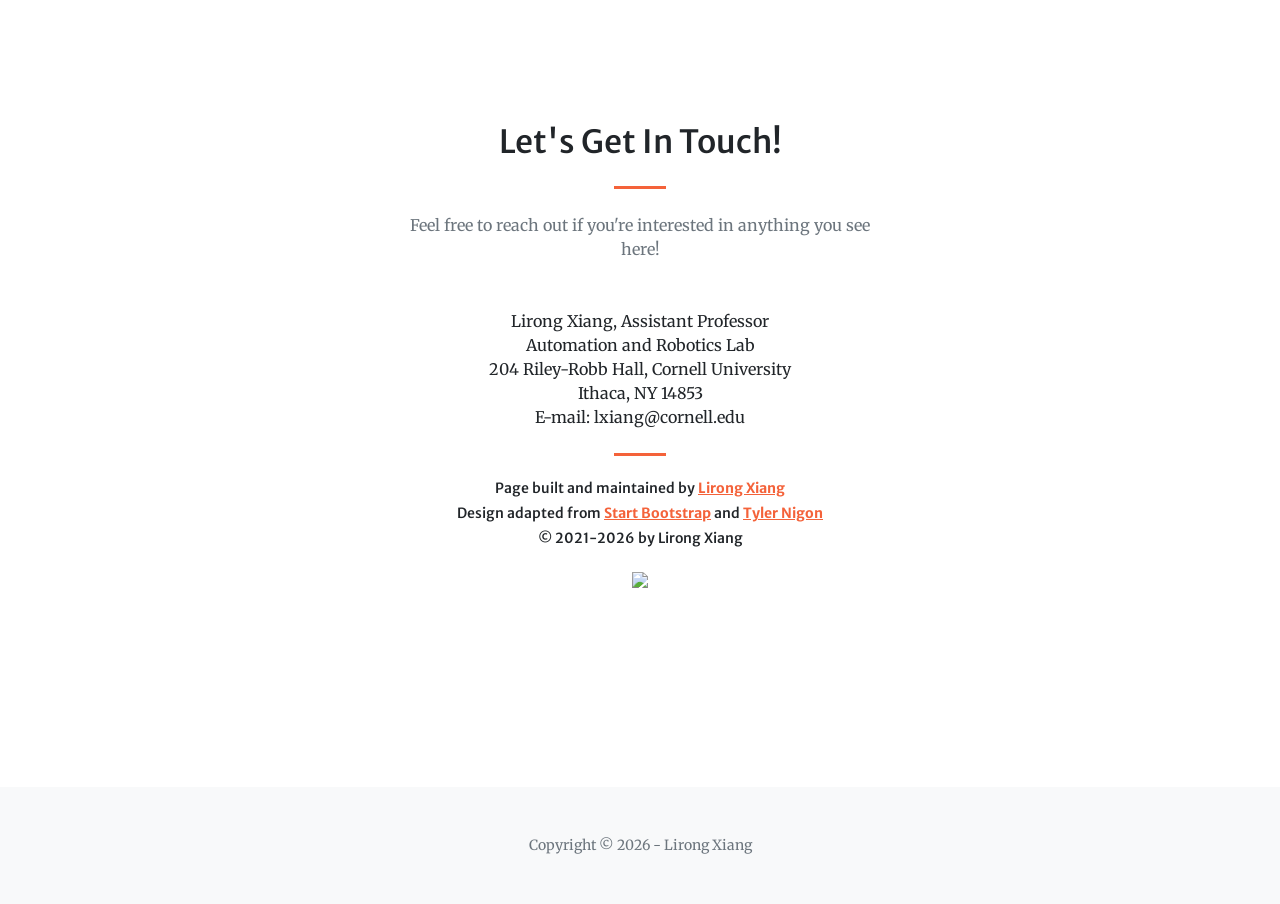
==== commit 939ea4da: "[ #lxweb ] Refactor categories of Research section." ====
--- a/index.html
+++ b/index.html
@@ -846,14 +846,26 @@
                     </h2>
                     <hr class="divider"/>
                     <p class="research-lead">
-                        Explore our research in agricultural sensing, legged robotics, simulation, and robotic transplanting. Select a topic to view its projects, videos, and related publications.
+                        Explore our research in agricultural sensing, legged robotics, simulation, robotic transplanting, and greenhouse monitoring and automation. Select a topic to view its projects, videos, and related publications.
                     </p>
                 </div>
                 <div class="research-grid">
+                    <a class="research-card" href="research/greenhouse-monitoring.html">
+                        <img alt="Greenhouse monitoring and automation" class="research-card-cover" loading="lazy" src="assets/img/portfolio/thumbnails/green house monitoring.jpg"/>
+                        <h3>
+                            Intelligent Greenhouse Monitoring and Automation
+                        </h3>
+                        <p>
+                            Intelligent monitoring and automation for greenhouse environments.
+                        </p>
+                        <span class="research-card-cta">
+                            Explore this topic →
+                        </span>
+                    </a>
                     <a class="research-card" href="research/plant-phenotyping.html">
                         <img alt="" class="research-card-cover" loading="lazy" src="assets/img/portfolio/thumbnails/tomato_data_collection.png"/>
                         <h3>
-                            AI-enabled Plant Phenotyping and Sensing
+                            AI-enabled Plant Phenotyping
                         </h3>
                         <p>
                             Robotic sensing, computer vision, yield mapping, and 3D plant characterization.
@@ -889,7 +901,7 @@
                     <a class="research-card" href="research/robotic-transplanting.html">
                         <img alt="" class="research-card-cover" loading="lazy" src="assets/img/portfolio/thumbnails/sw transplanting.jpg"/>
                         <h3>
-                            Robotic Manipulation (Transplanting)
+                            Robotic Manipulation and Automation
                         </h3>
                         <p>
                             Robotic systems for automating crop transplanting, including sweetpotato.
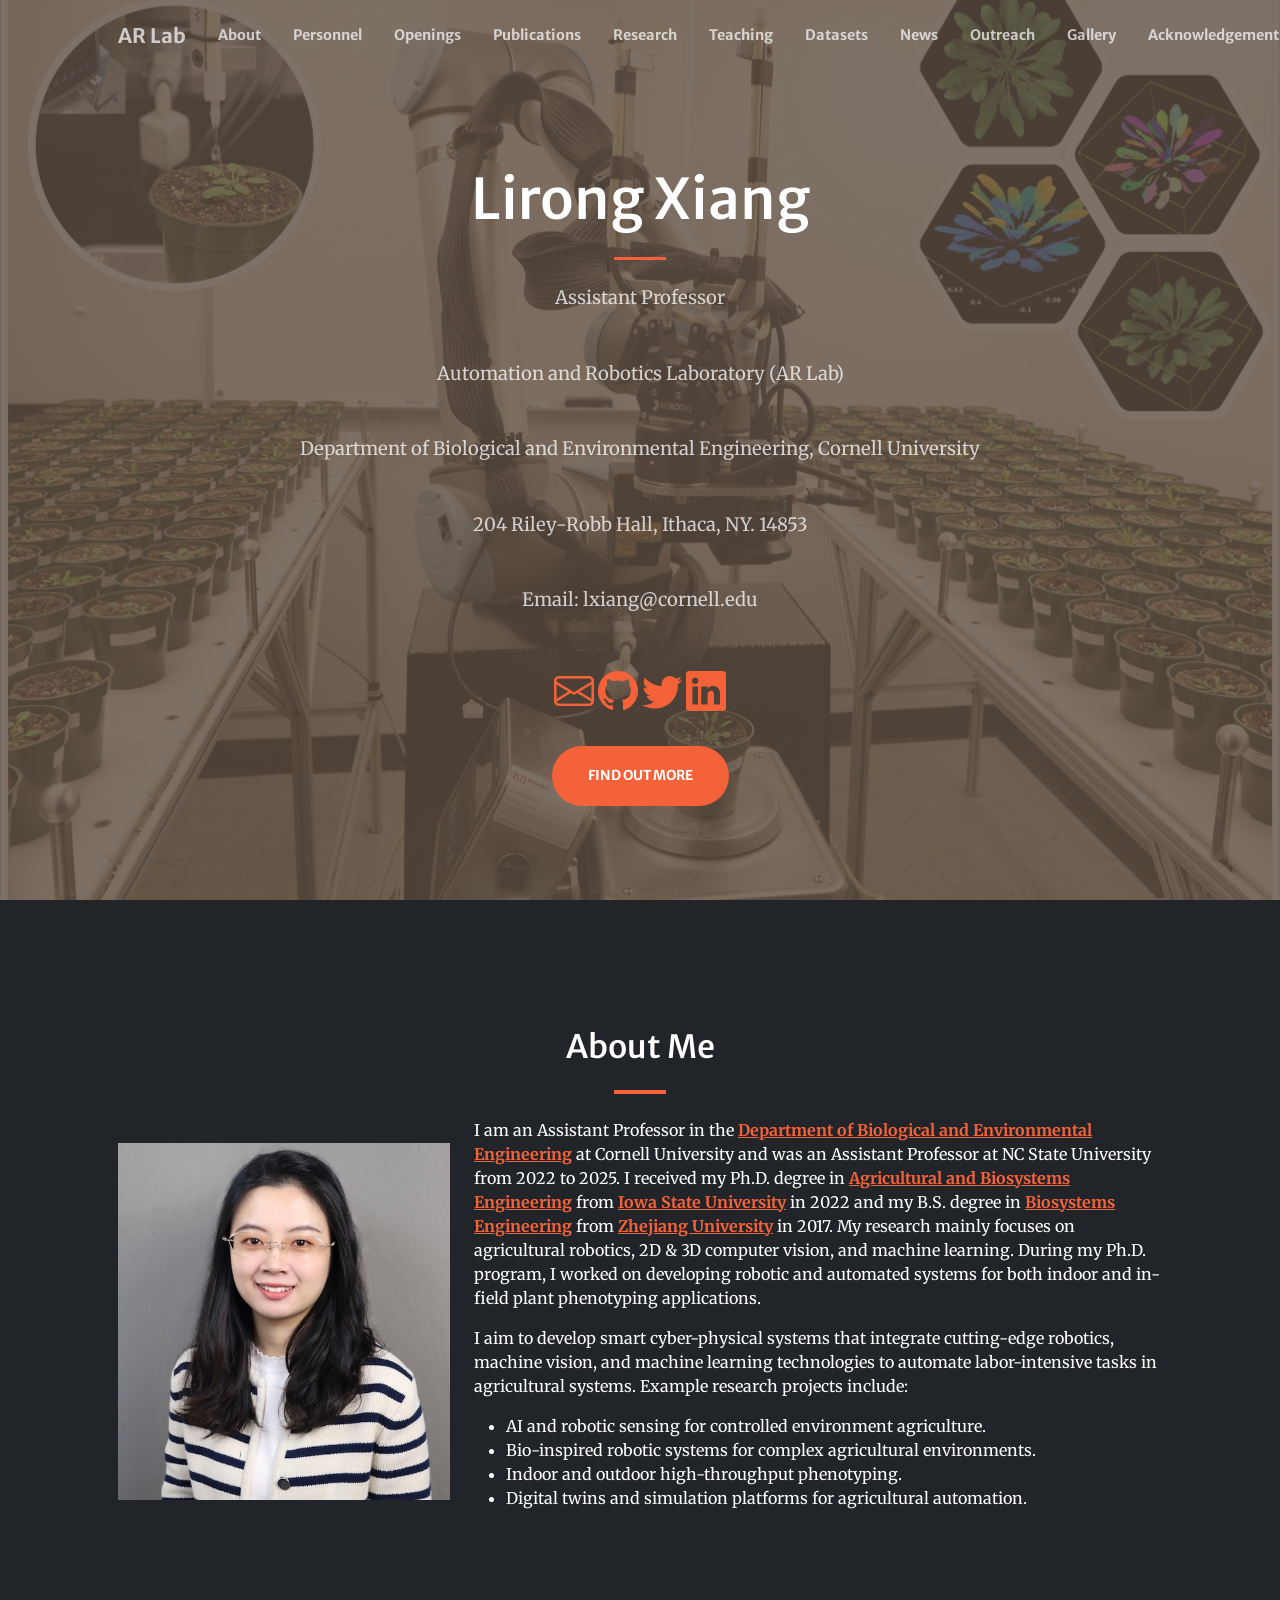
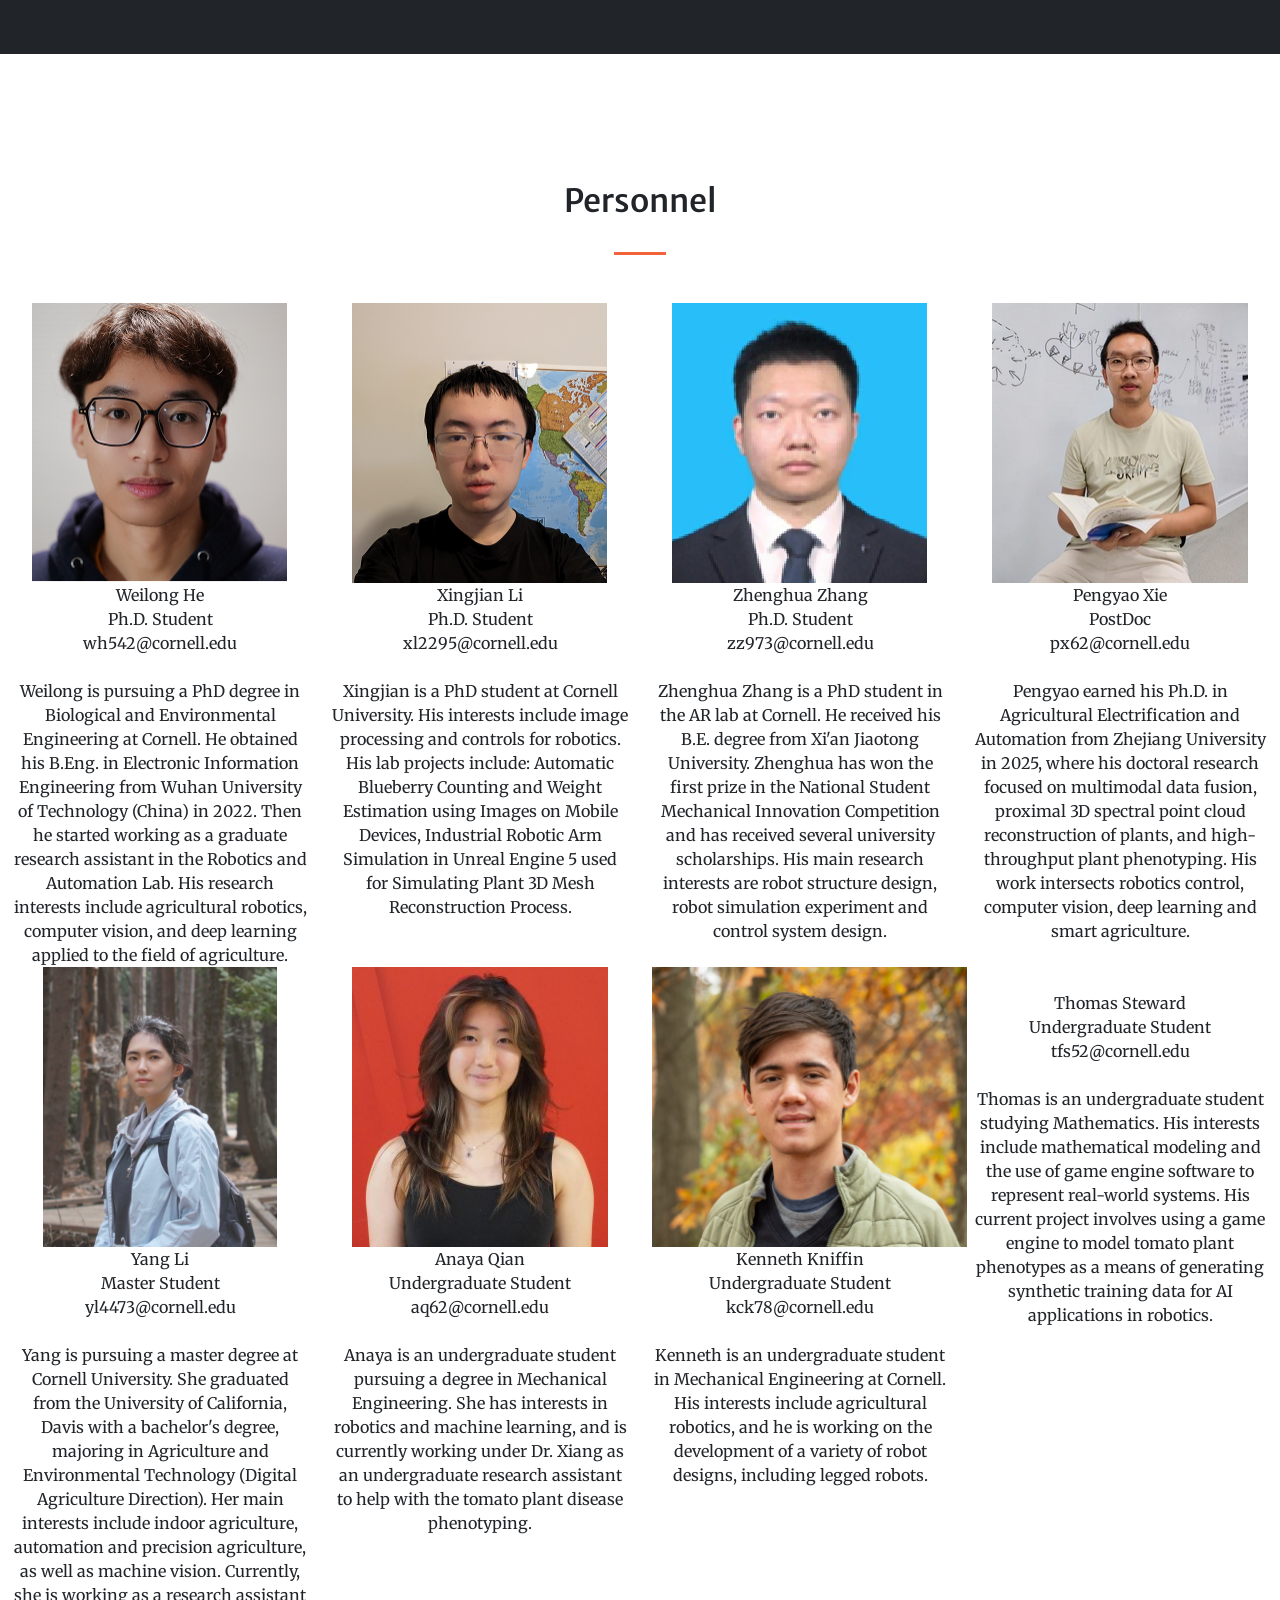
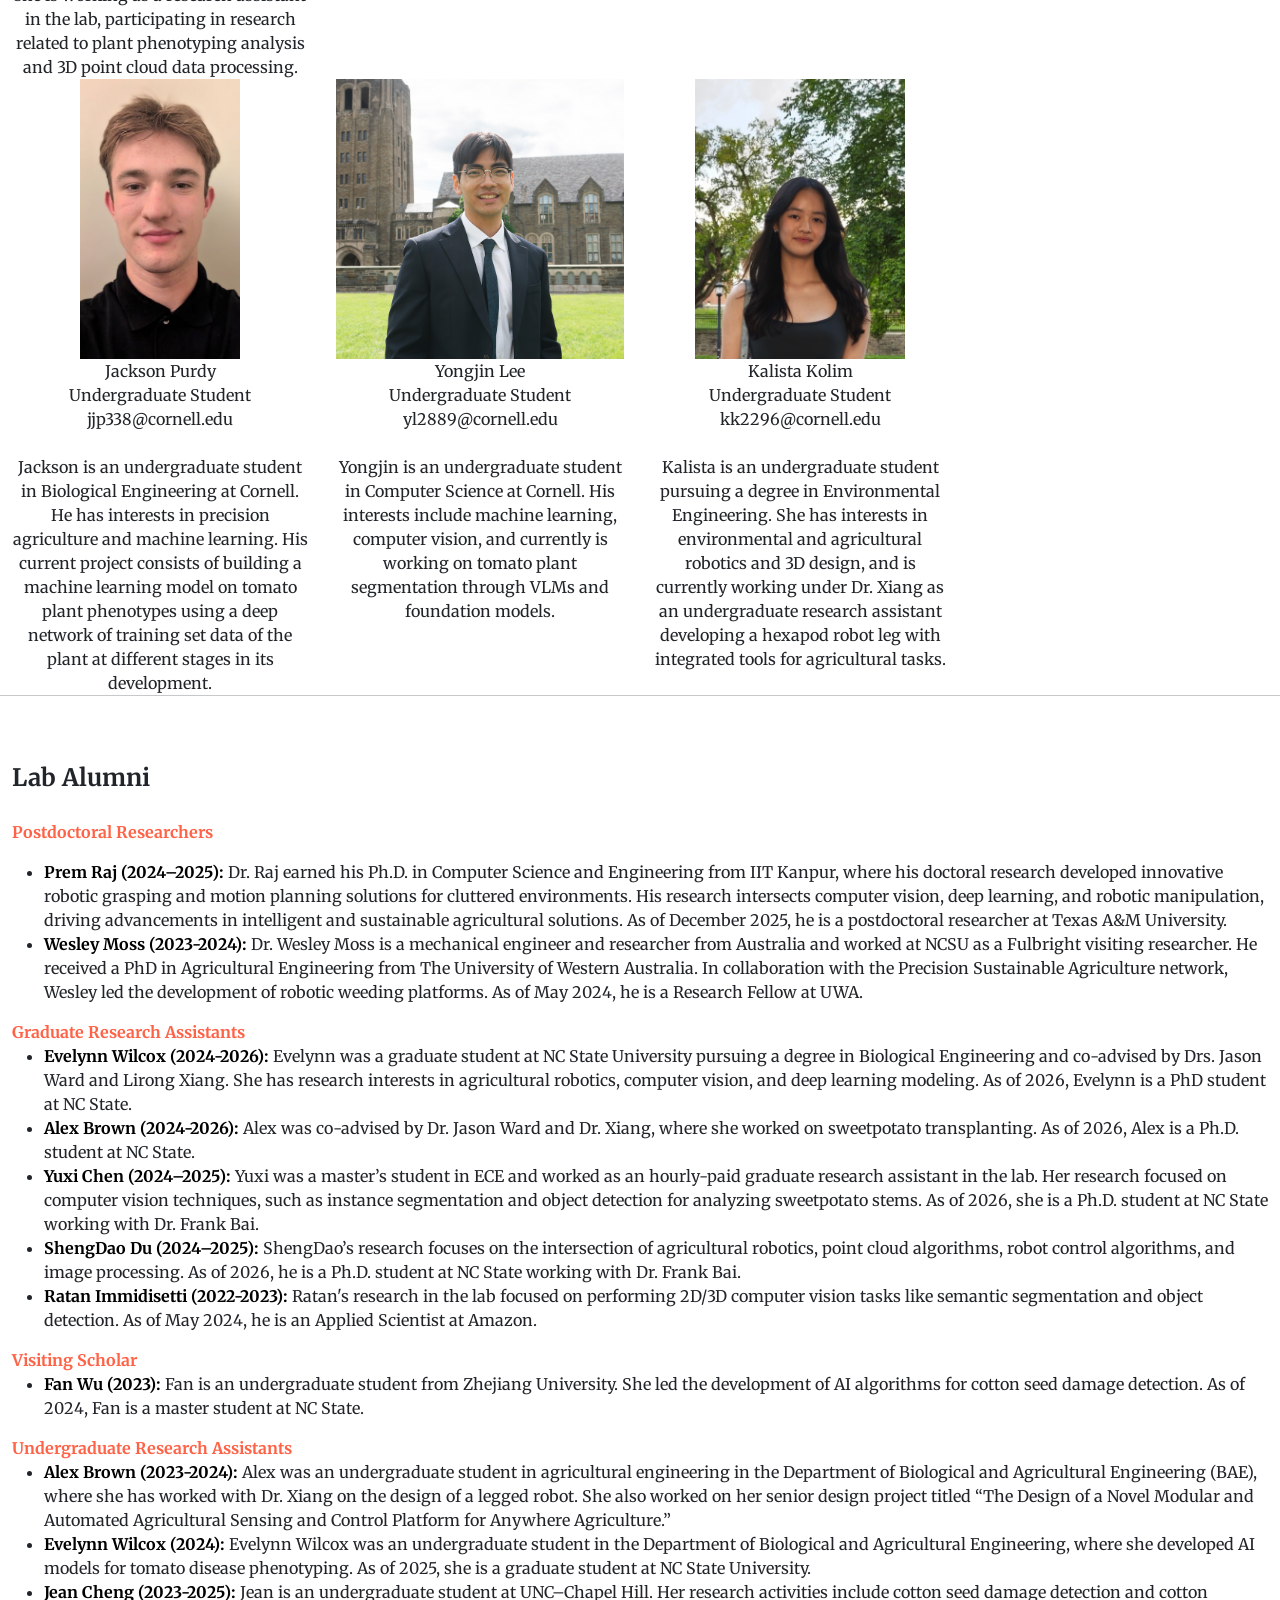
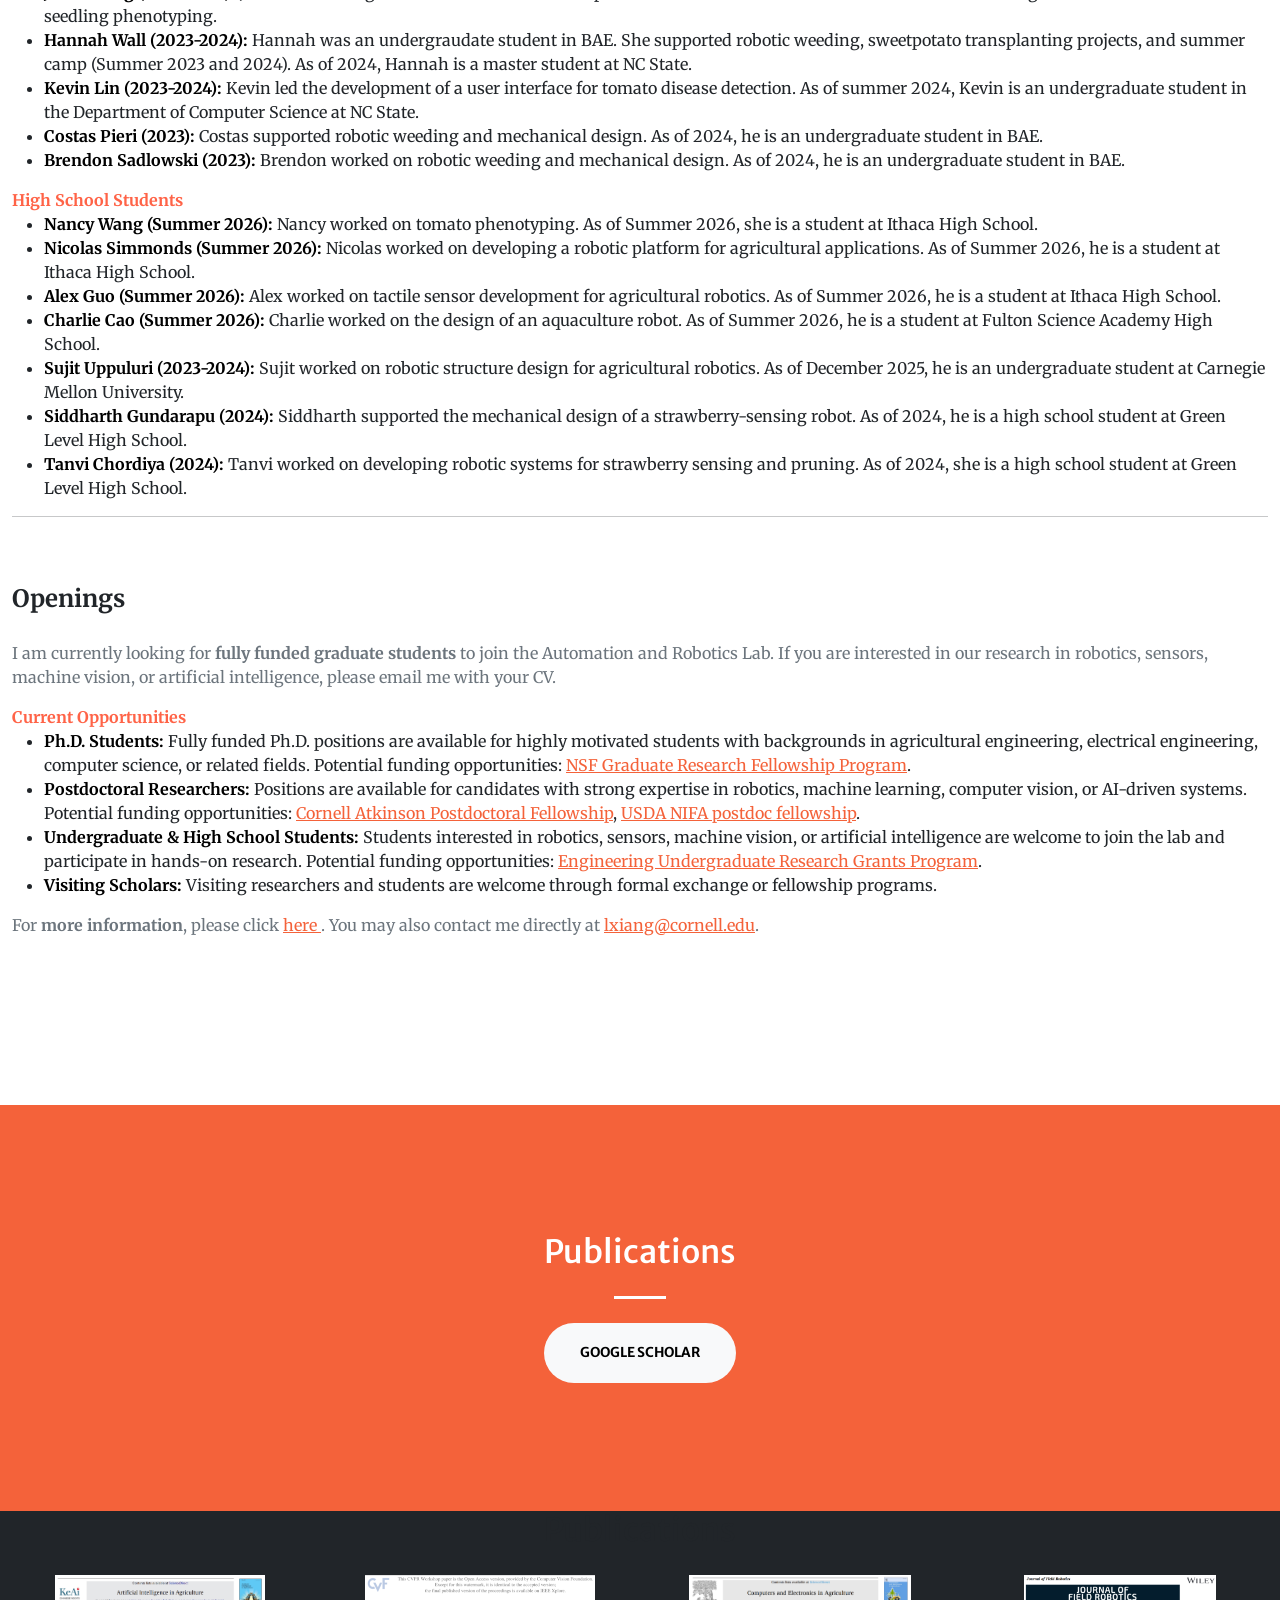
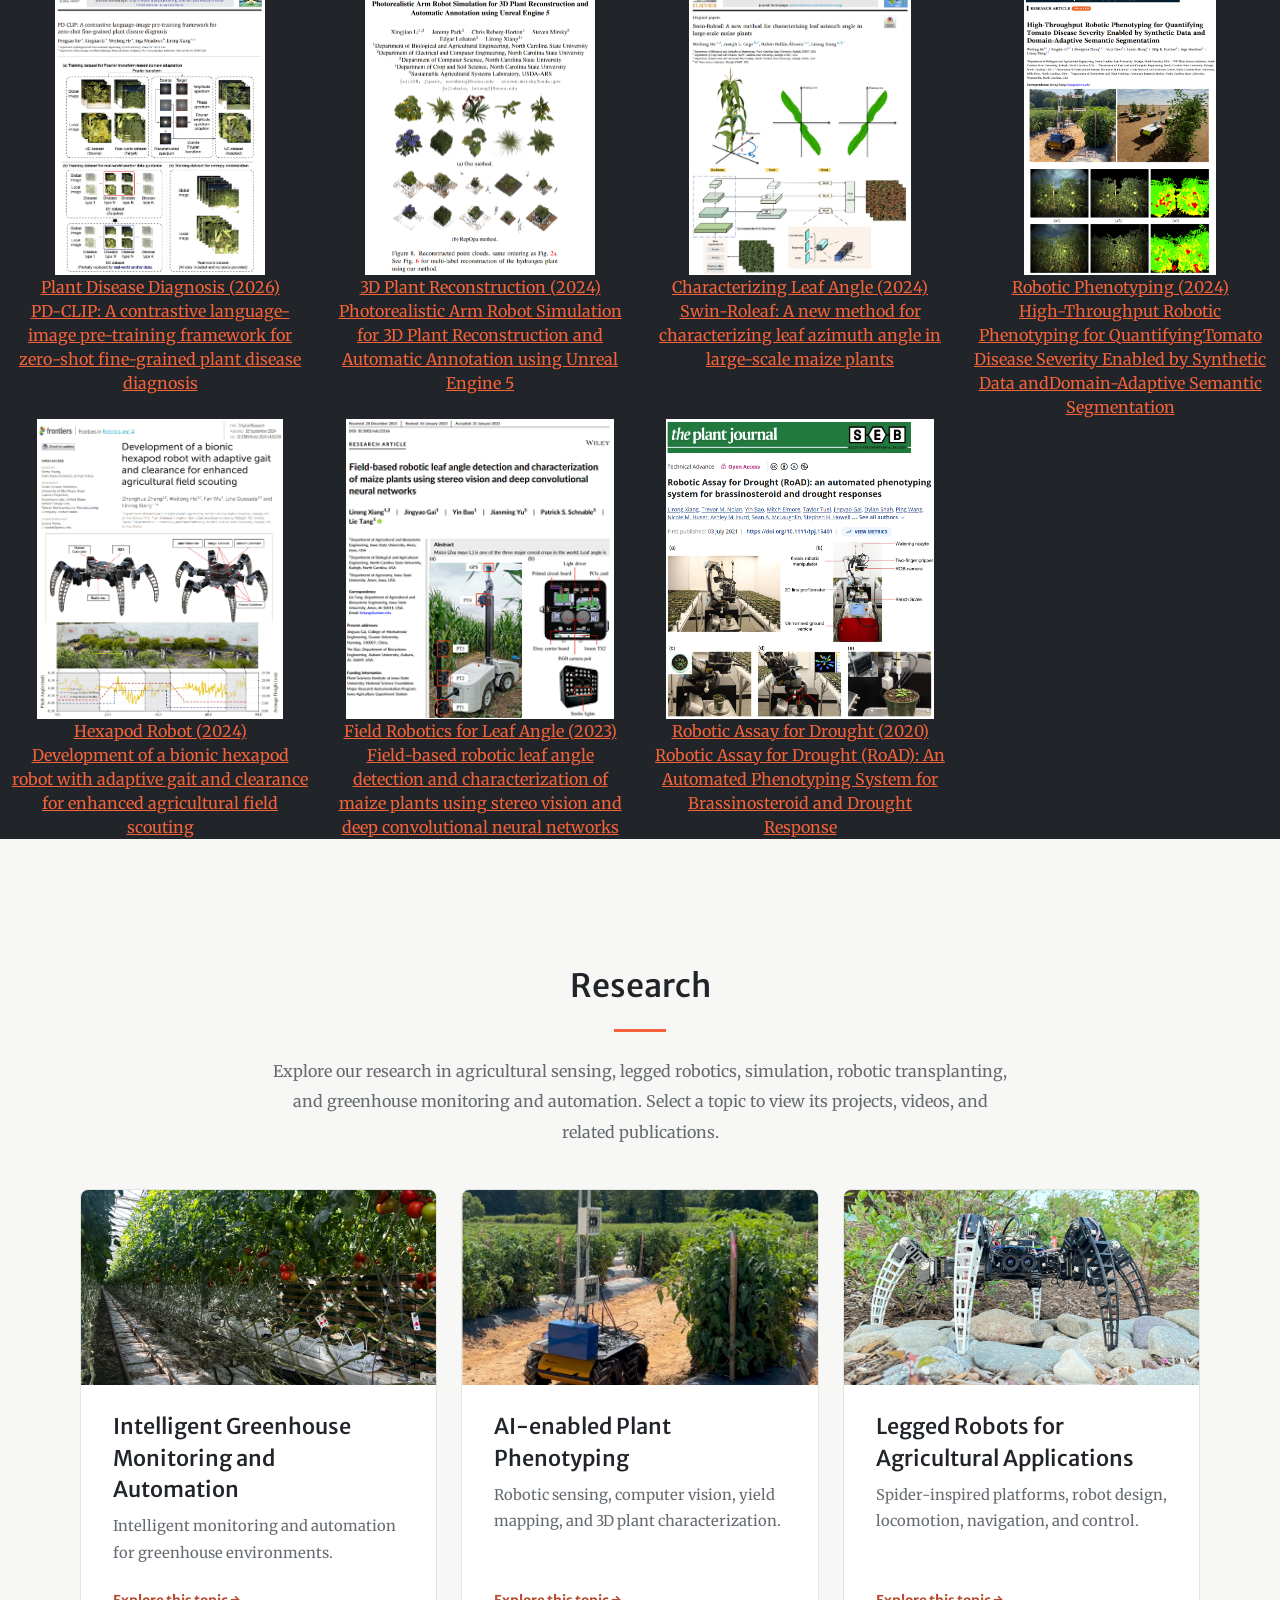
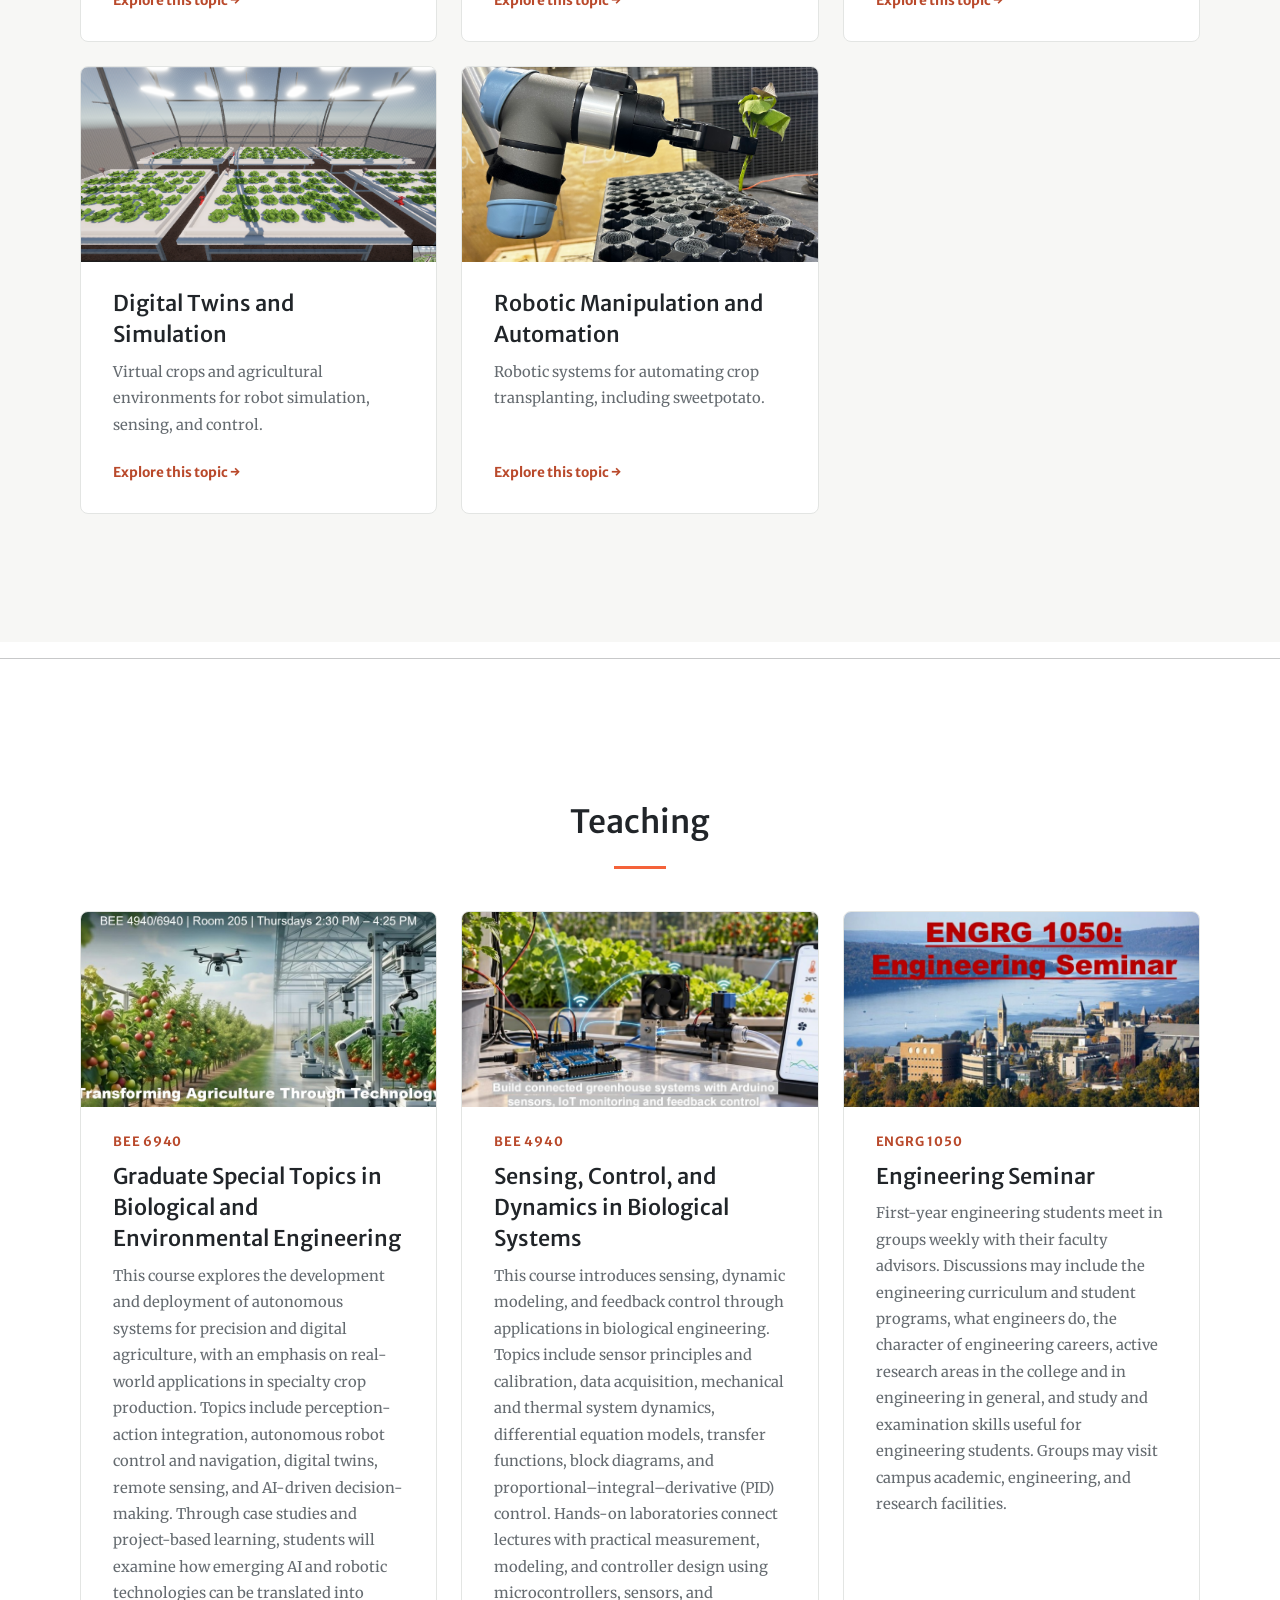
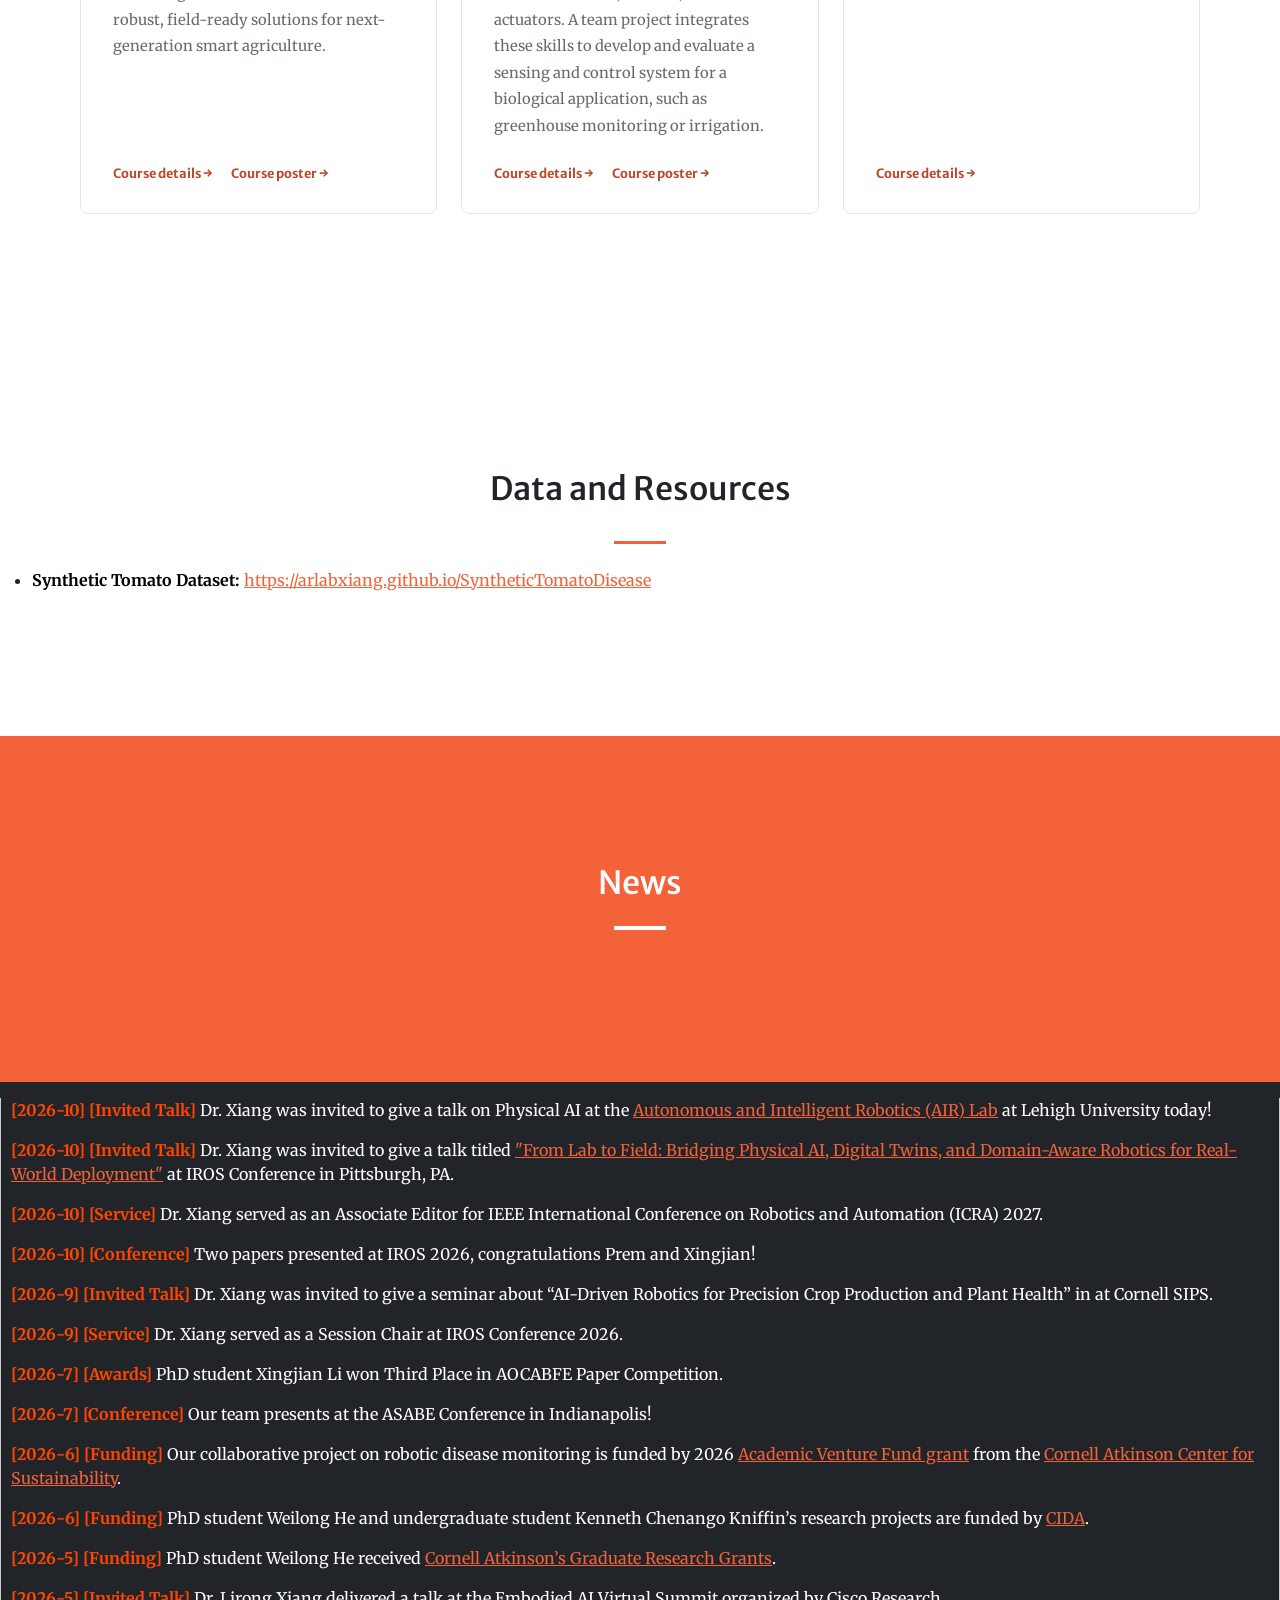
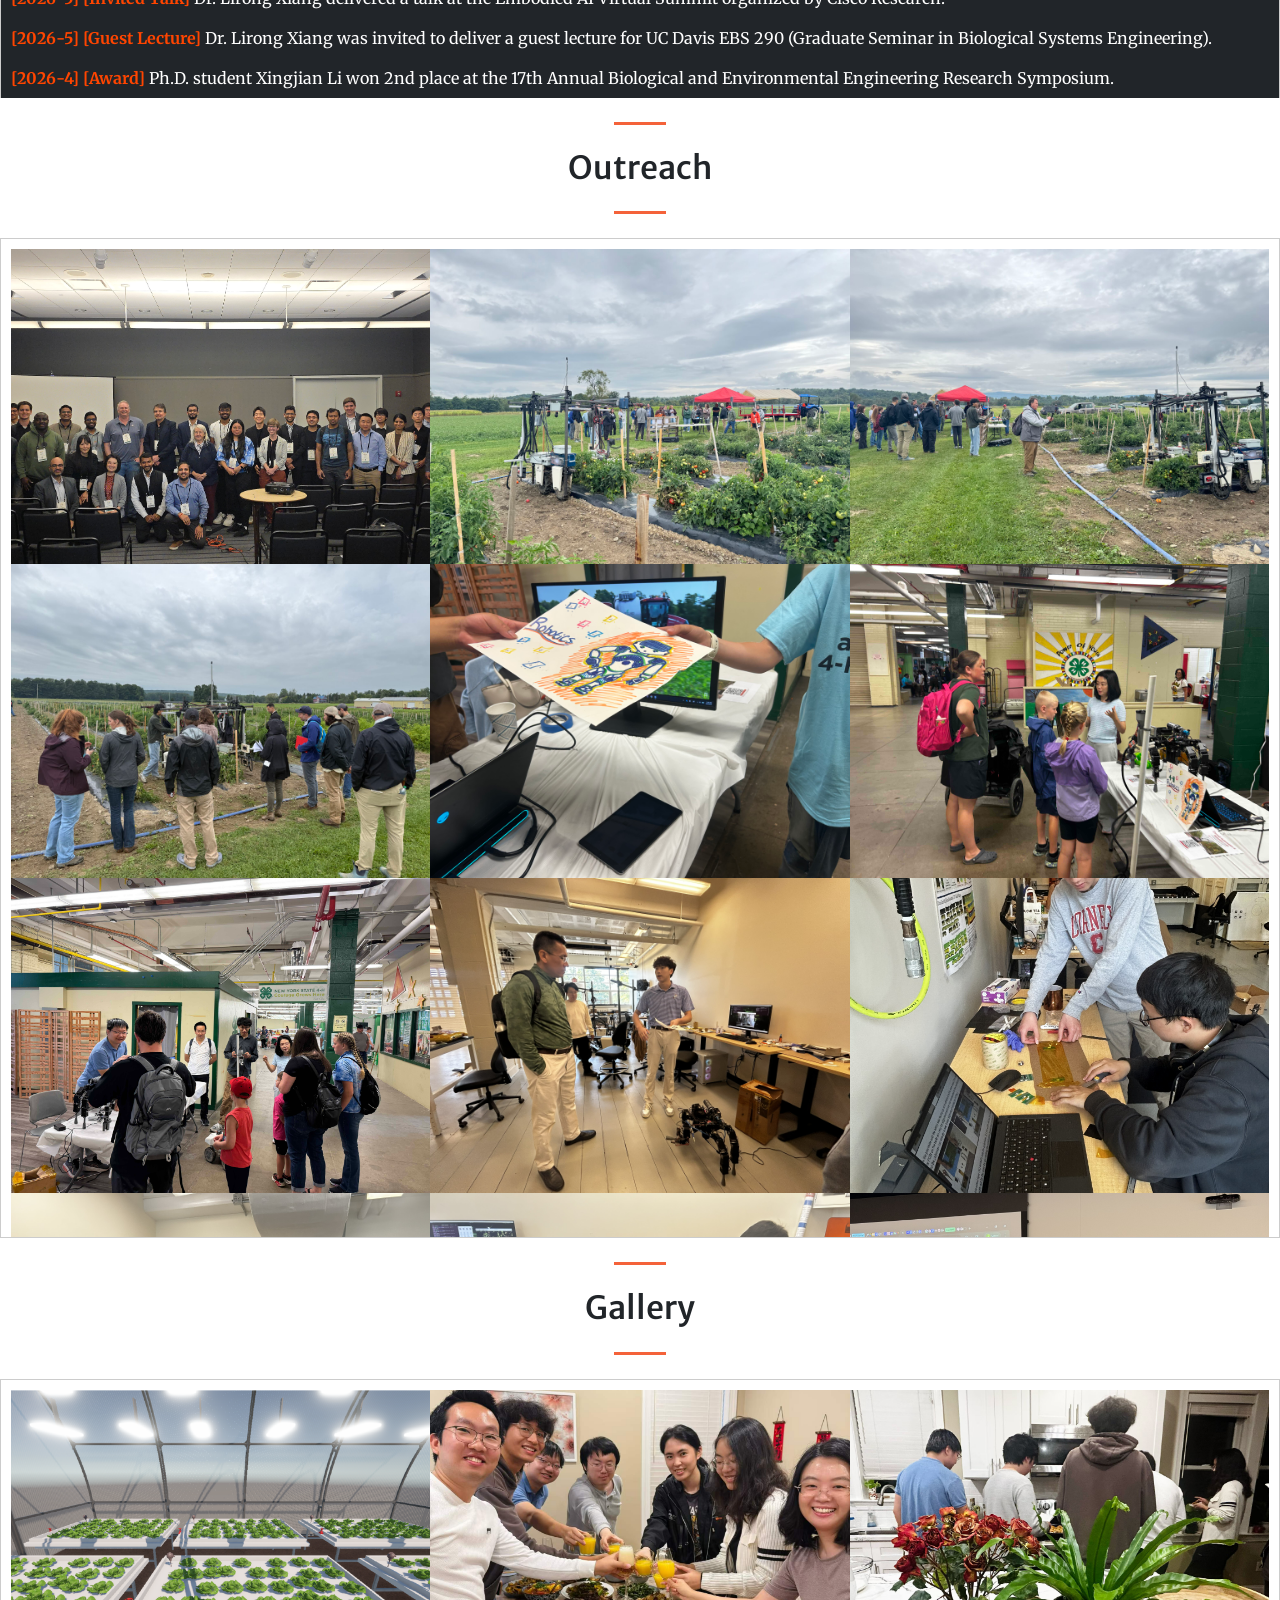
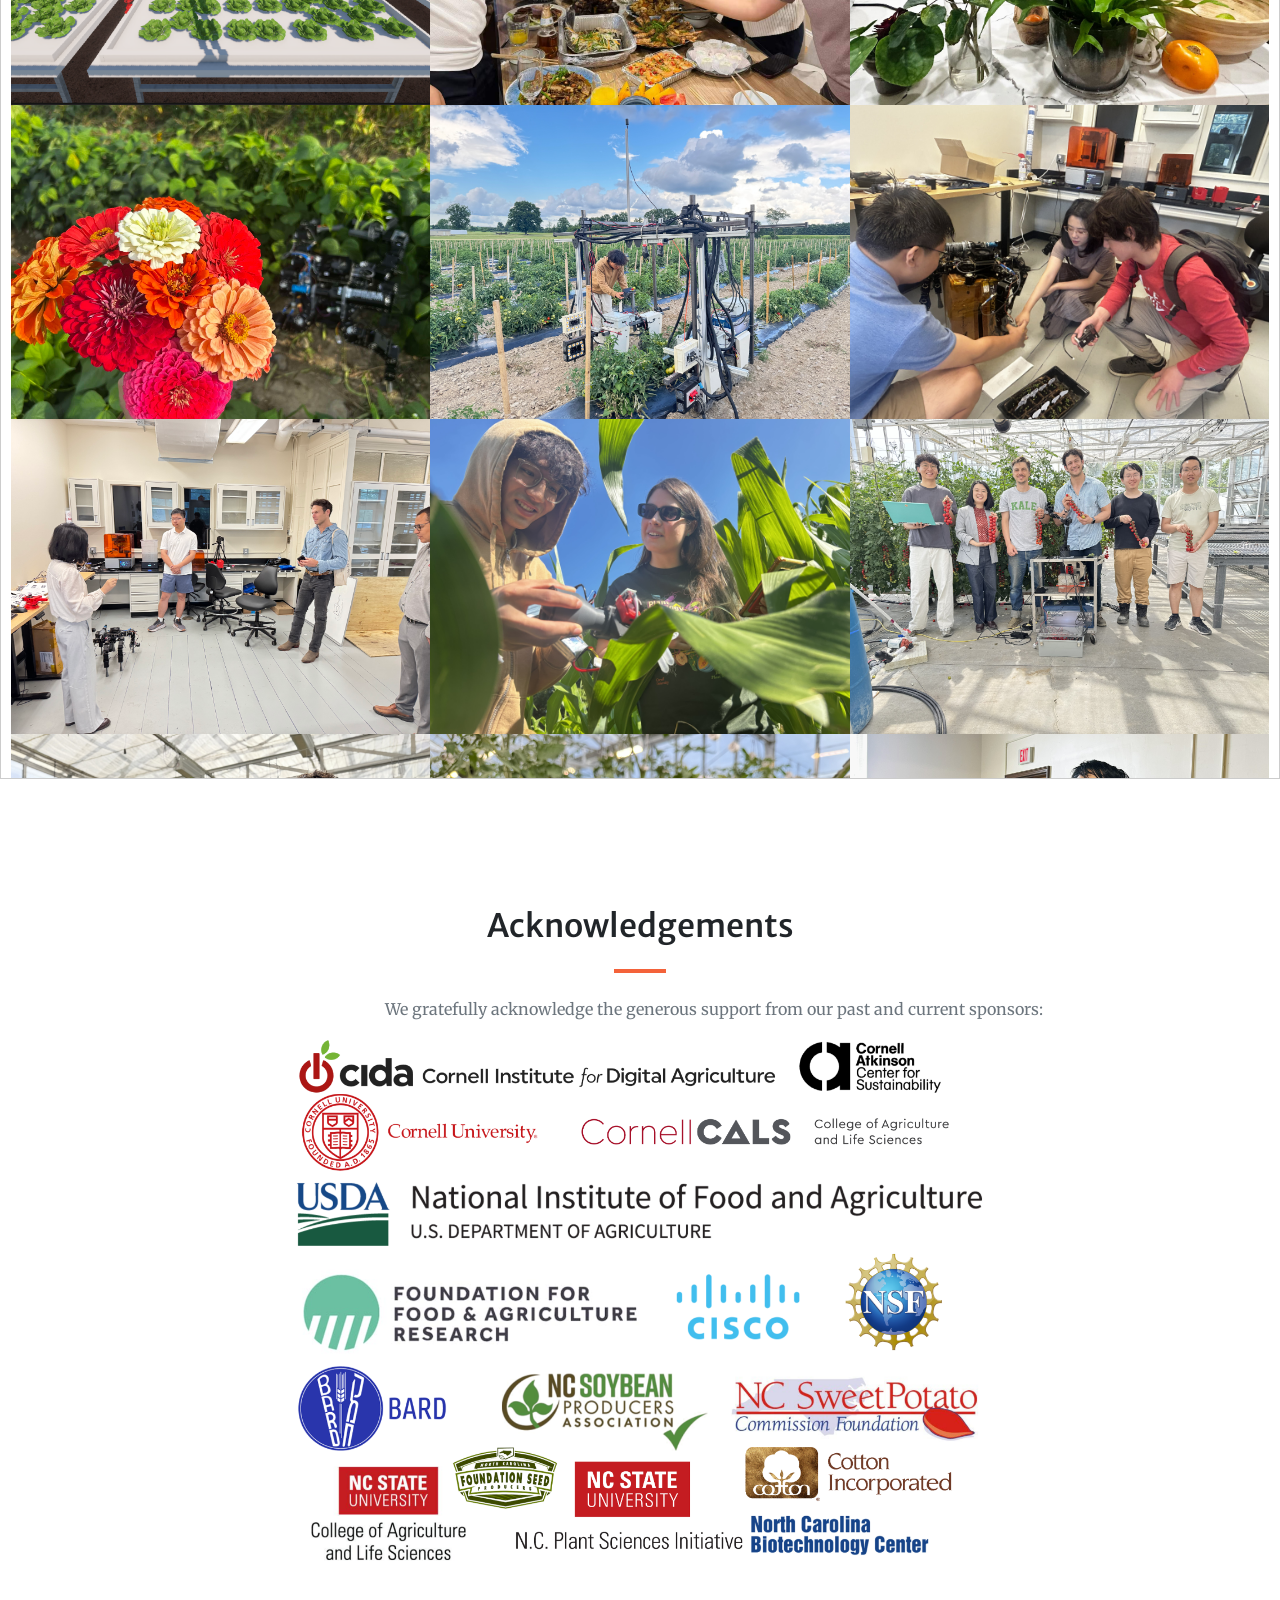
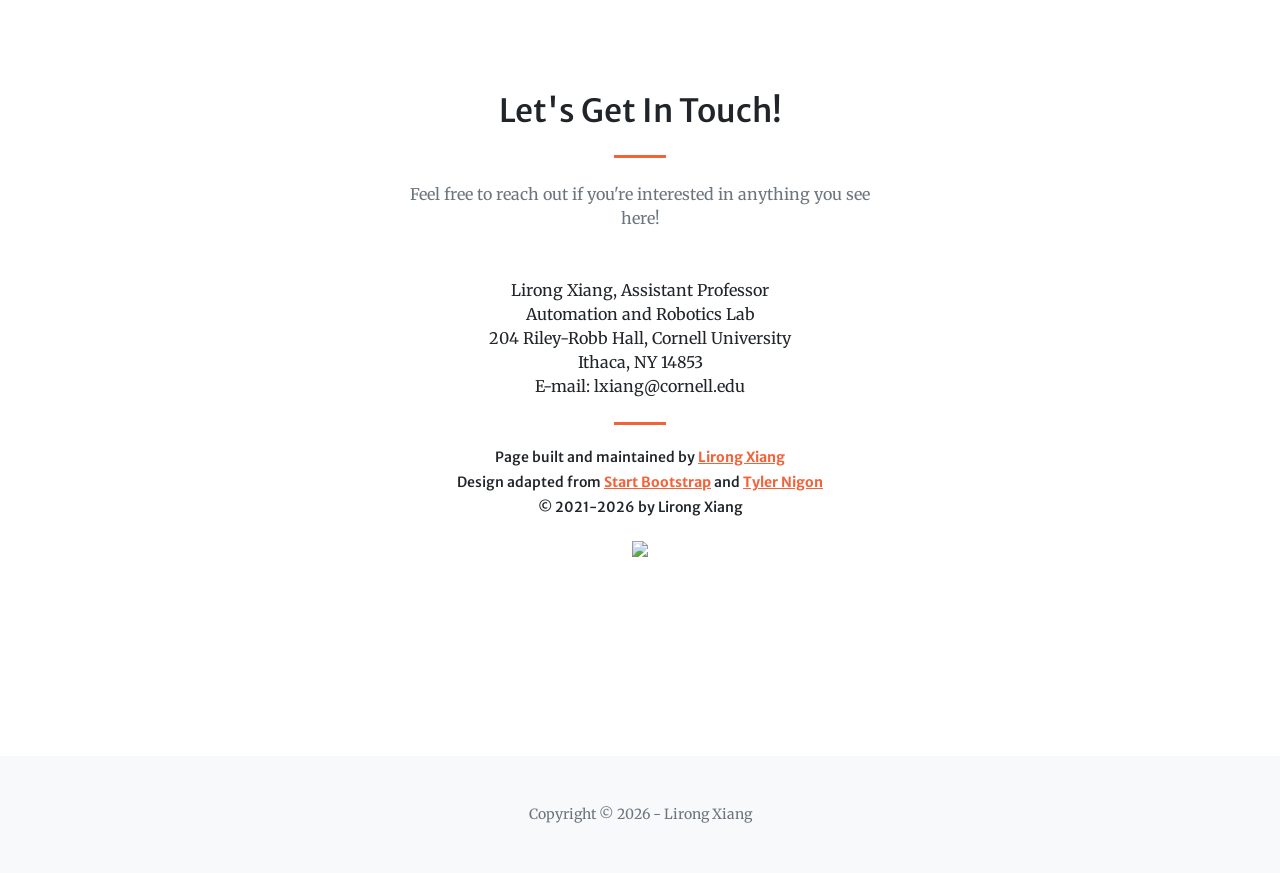
==== commit 3e5d5b59: "[ #lxweb ] Add a publication ref to Research section." ====
--- a/index.html
+++ b/index.html
@@ -838,9 +838,6 @@
         <section class="page-section research-overview" id="research">
             <div class="research-container">
                 <div class="text-center">
-                    <p class="research-eyebrow">
-                        Automation and Robotics Laboratory
-                    </p>
                     <h2>
                         Research
                     </h2>
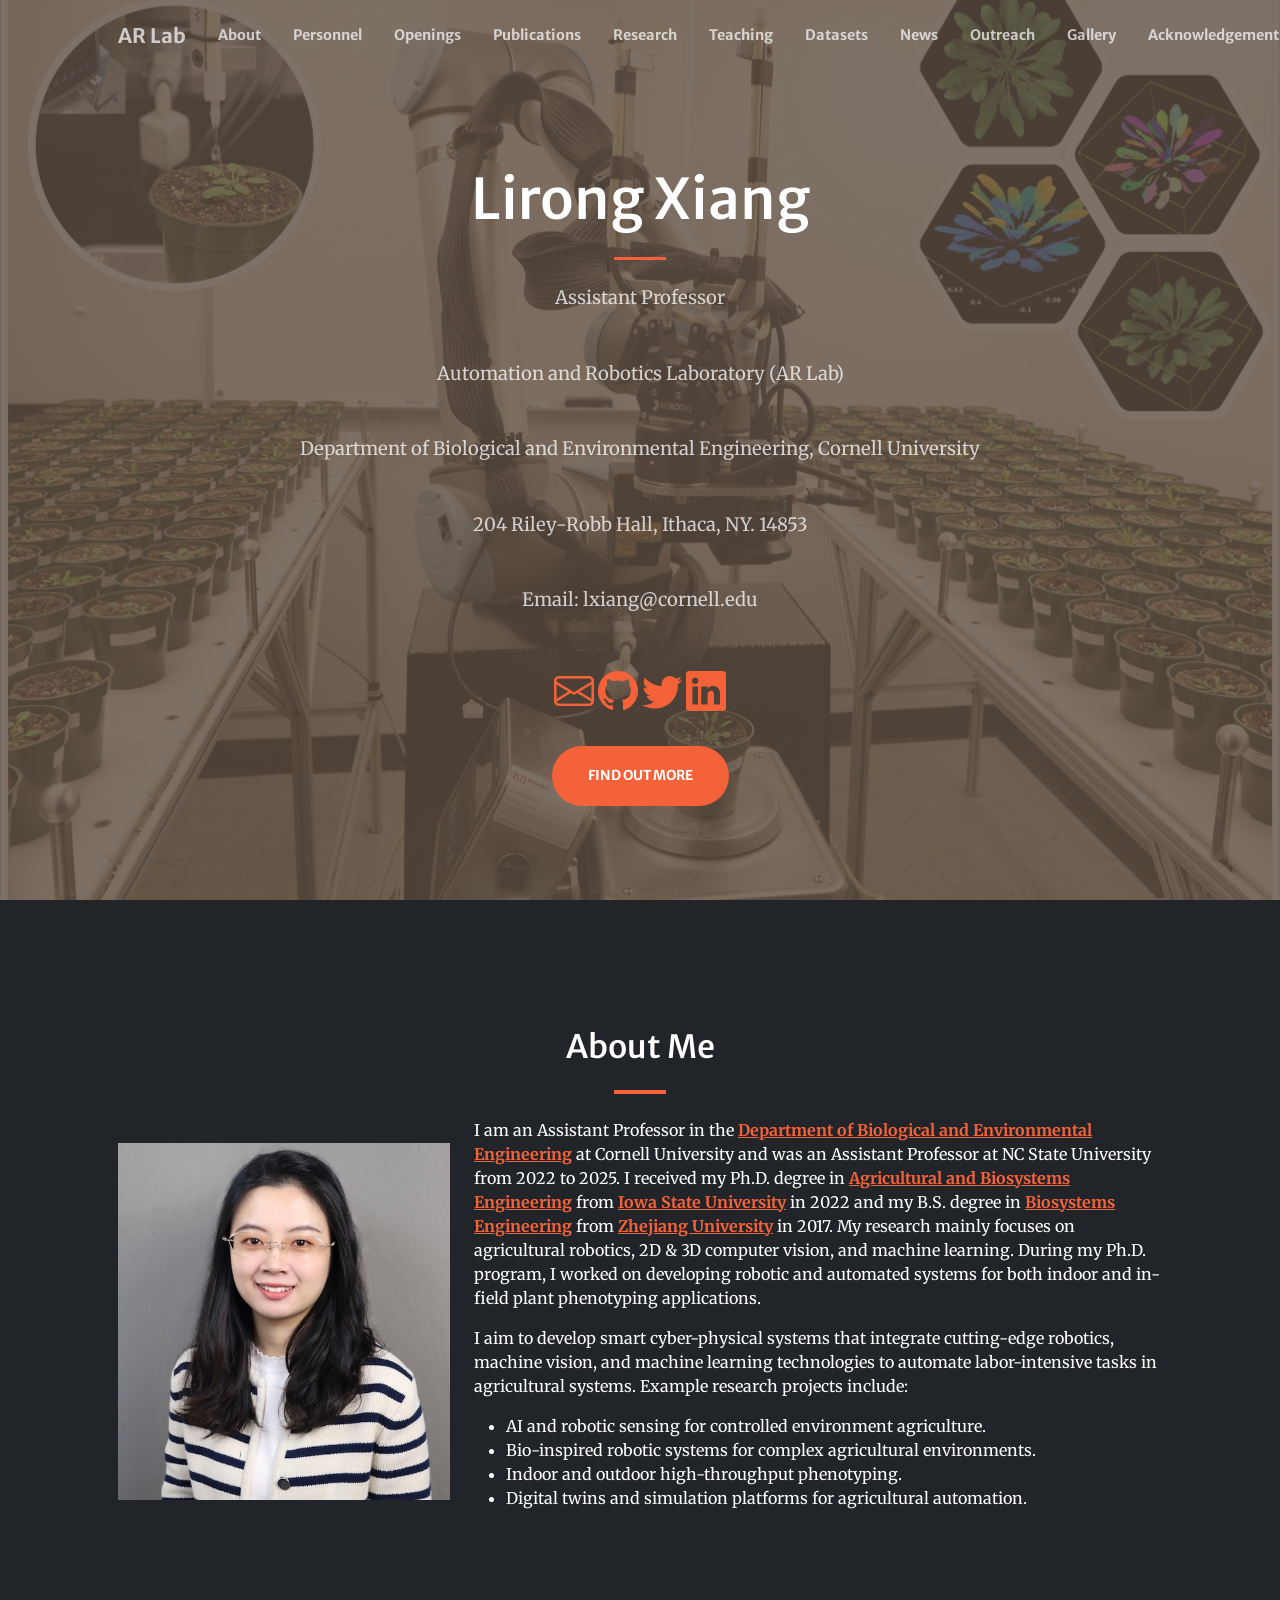
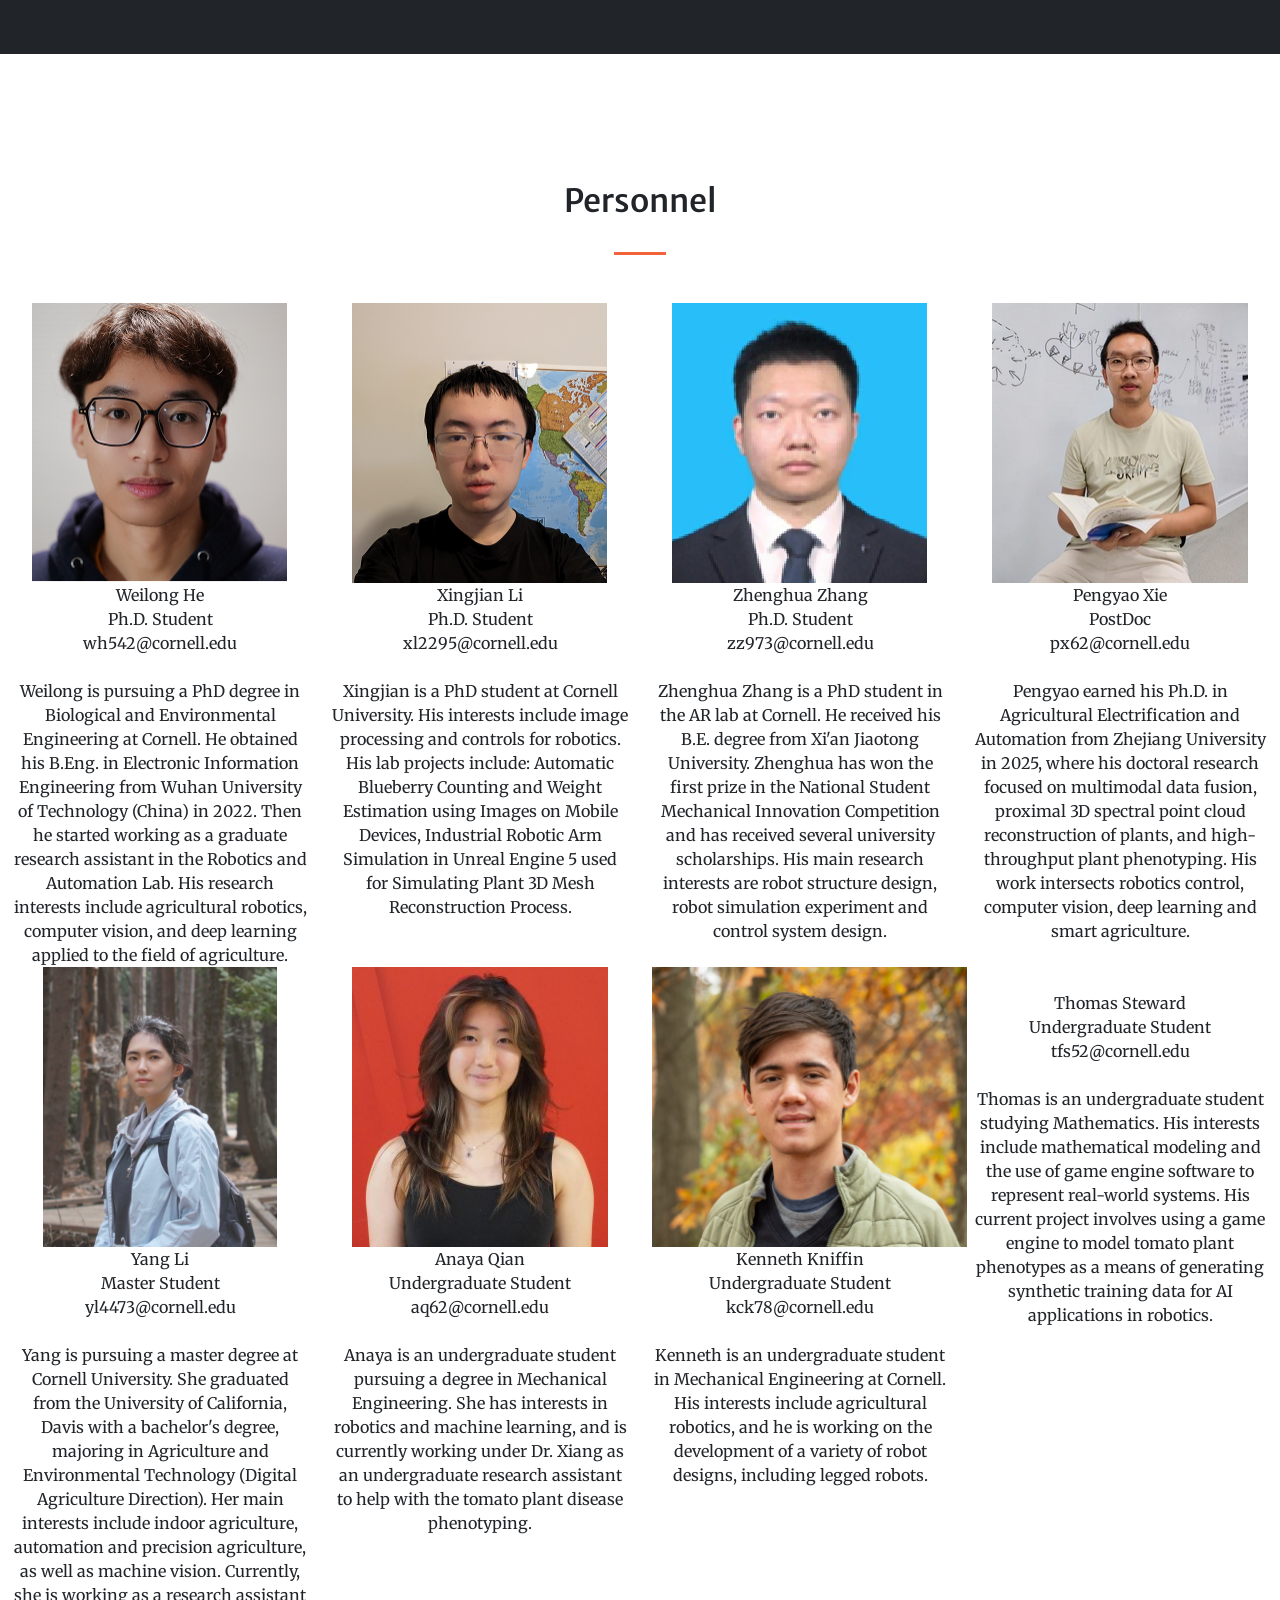
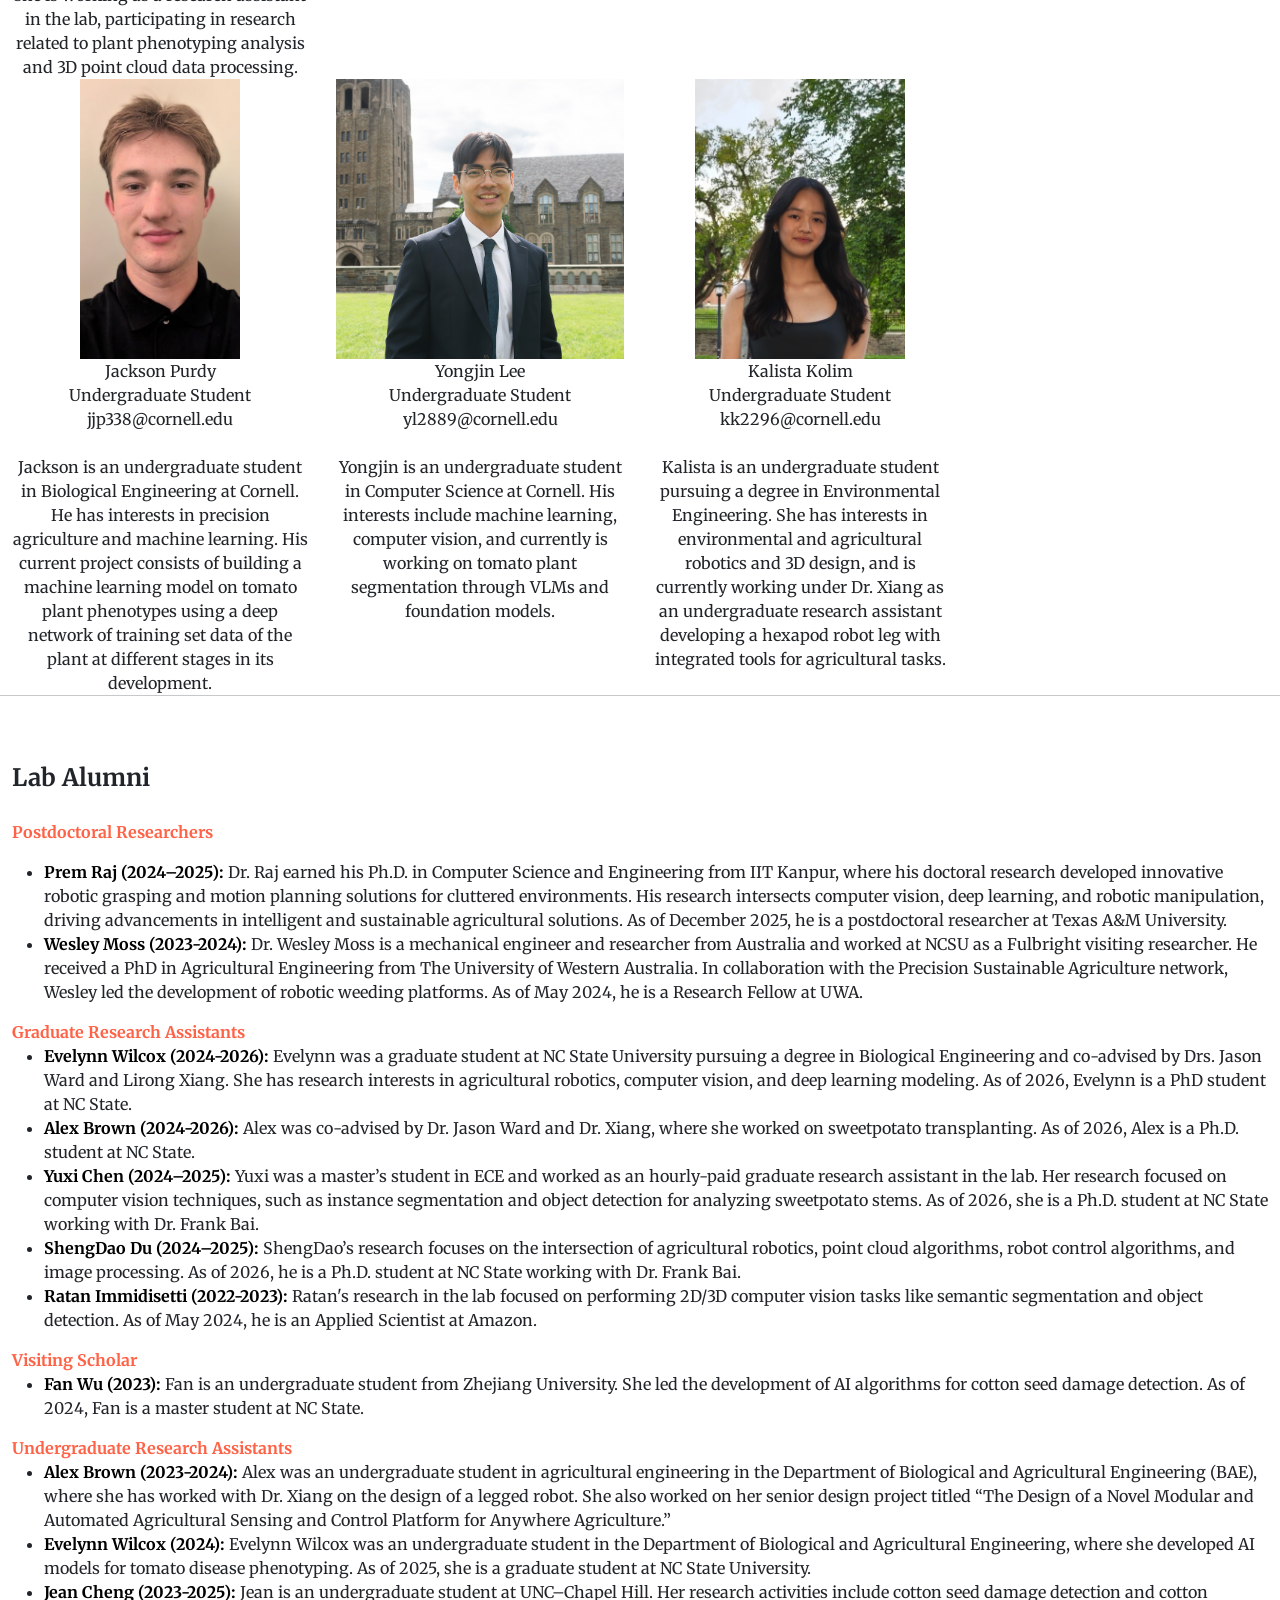
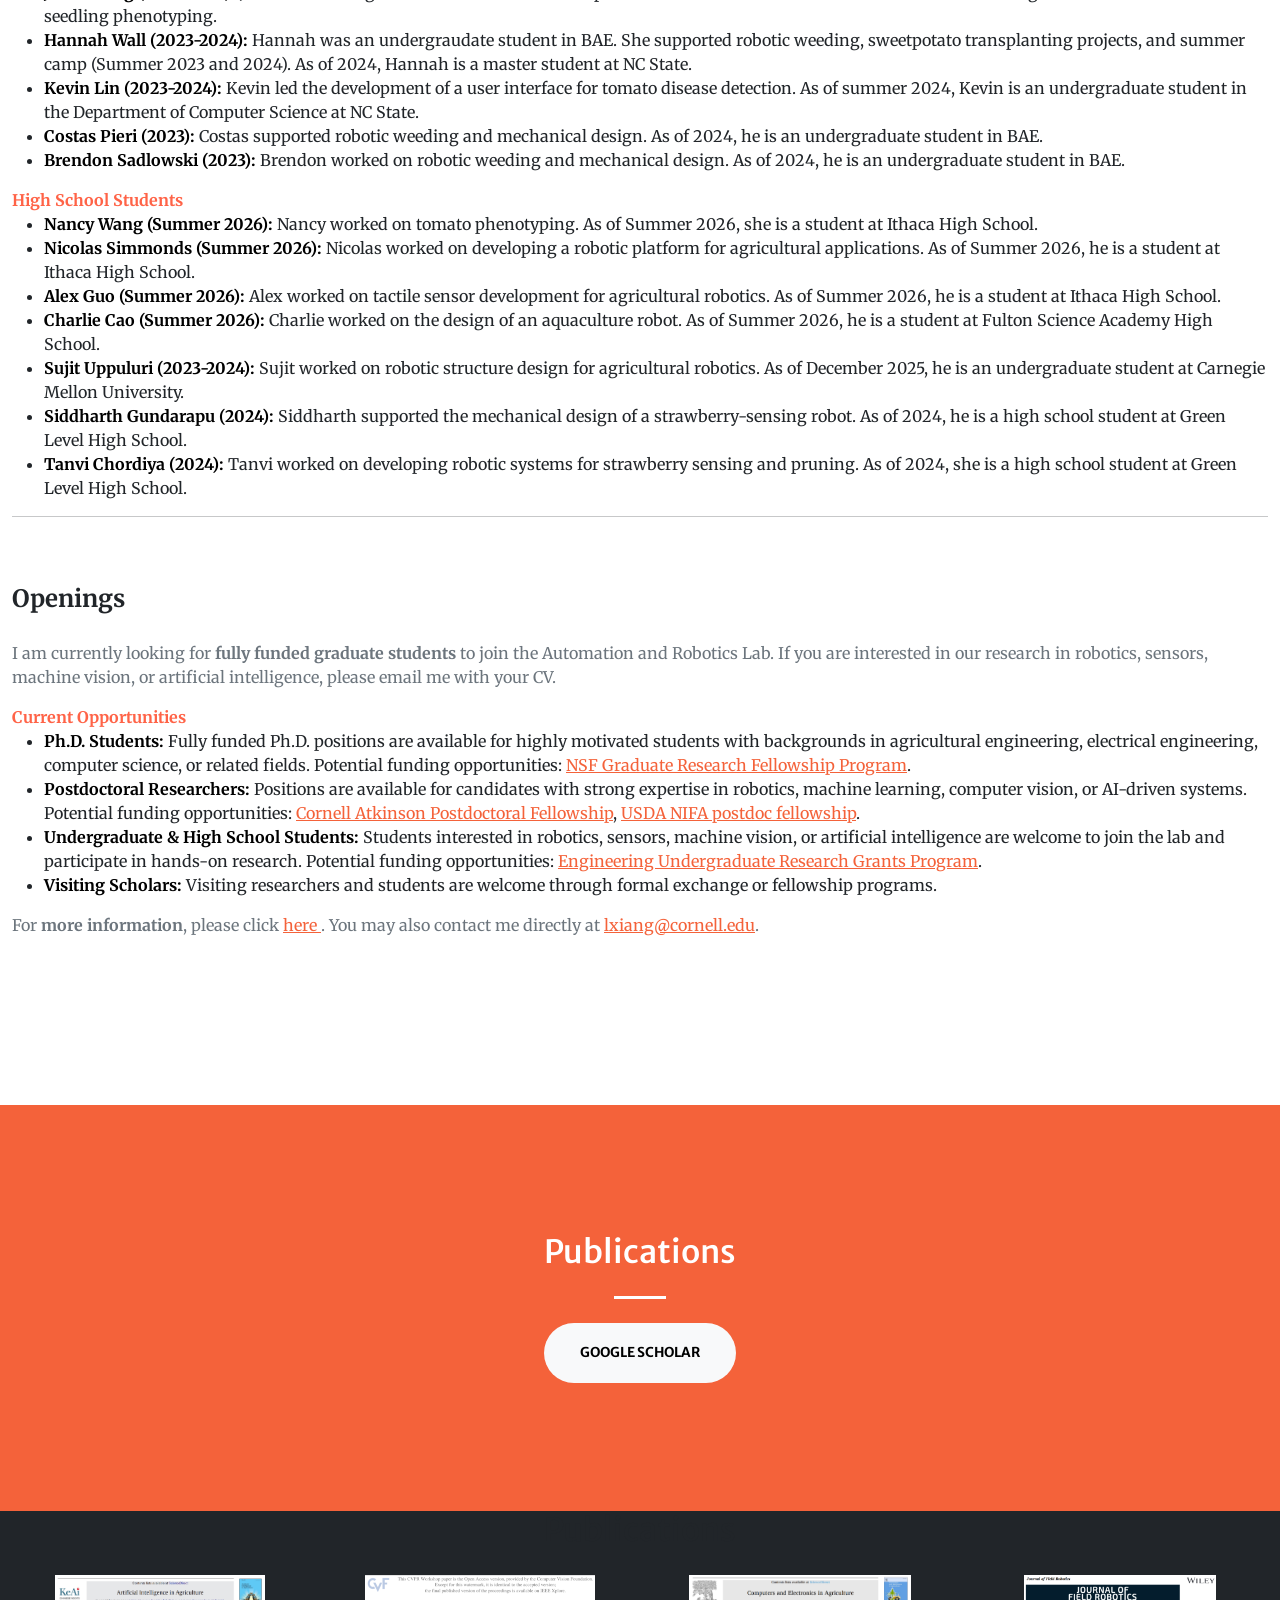
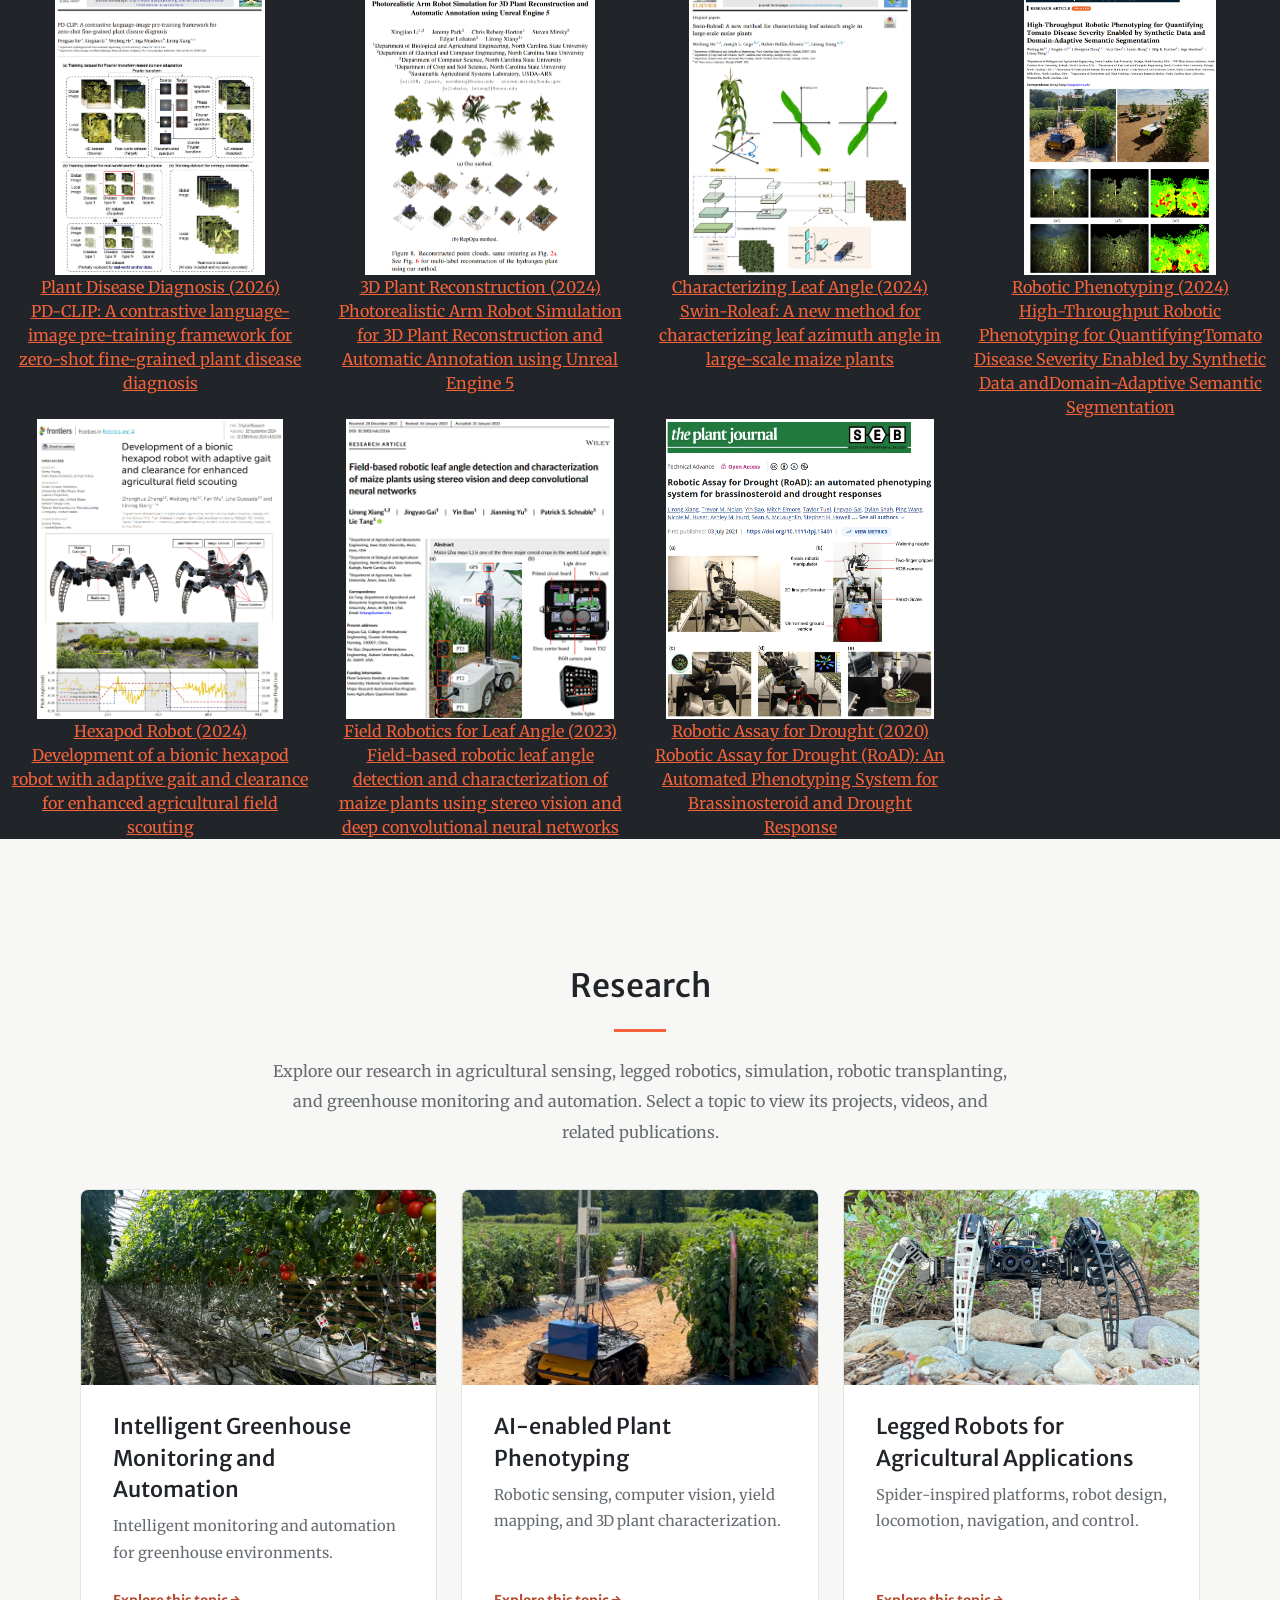
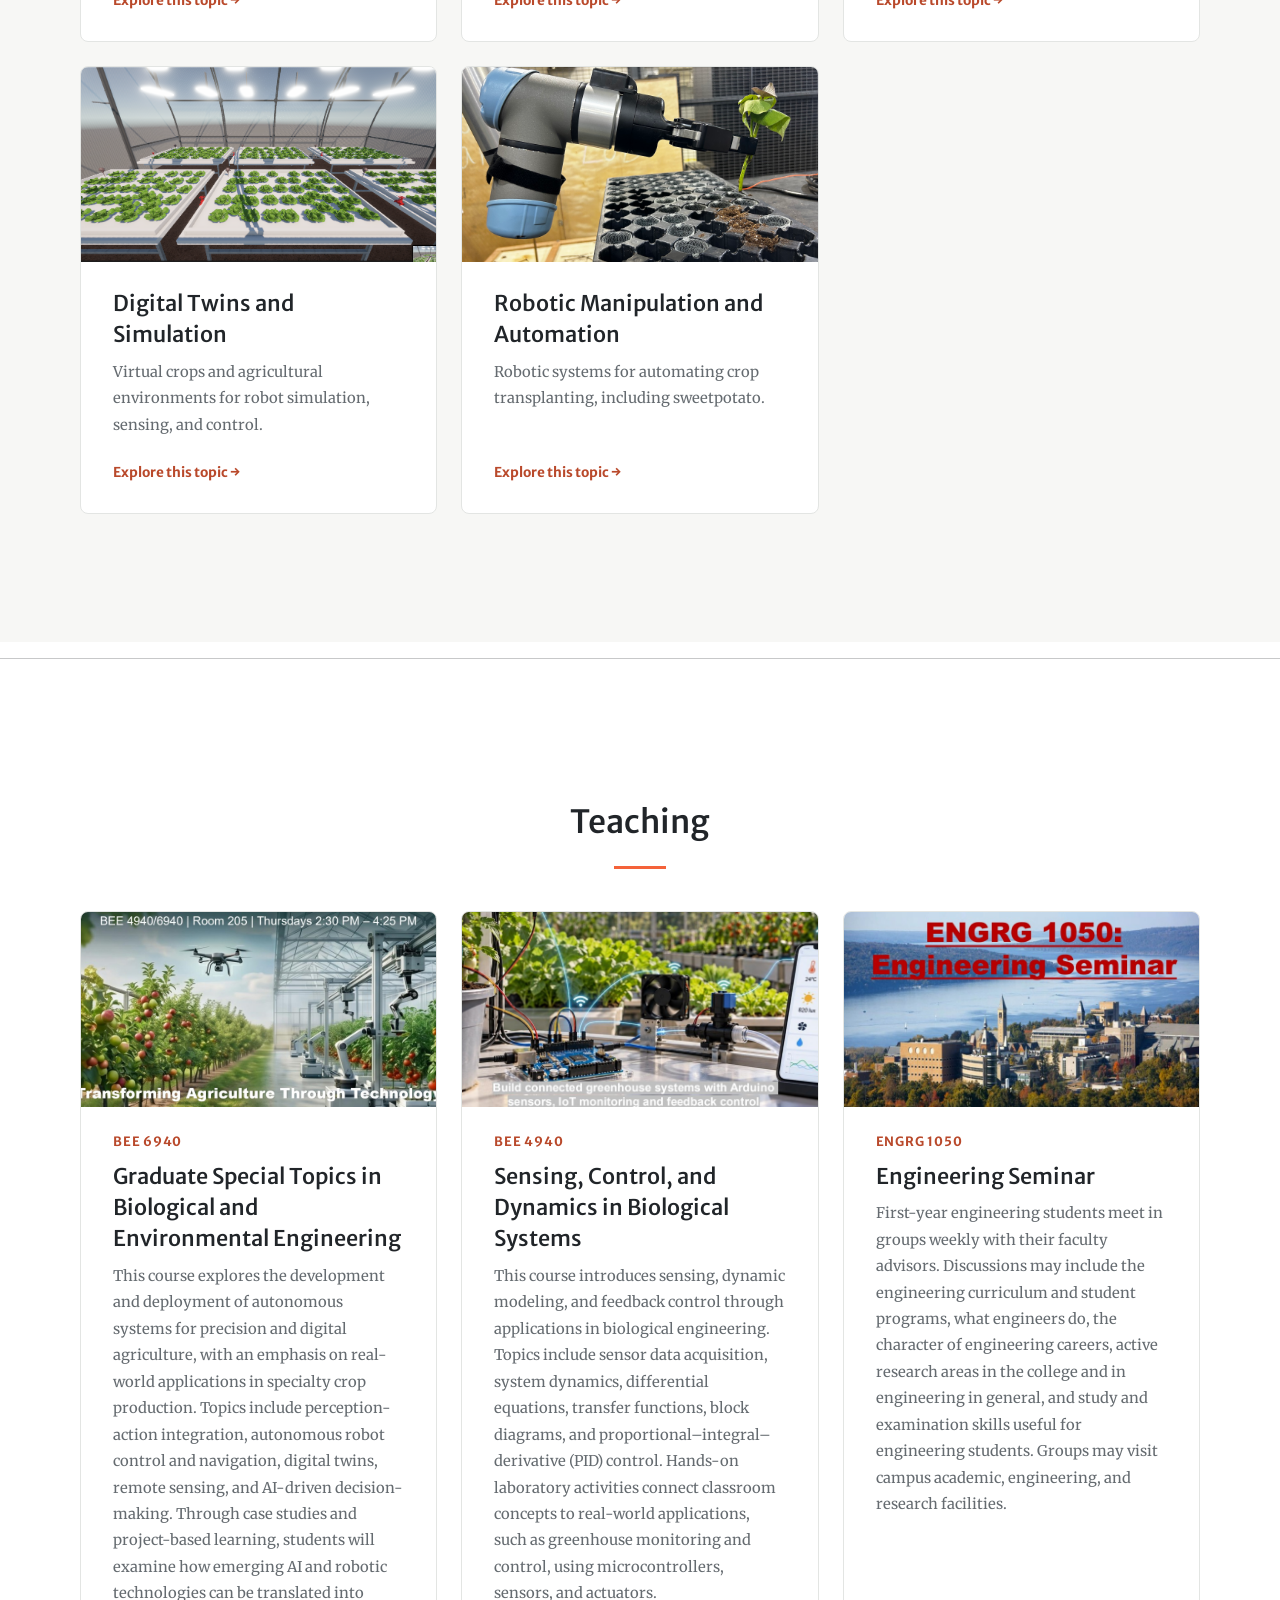
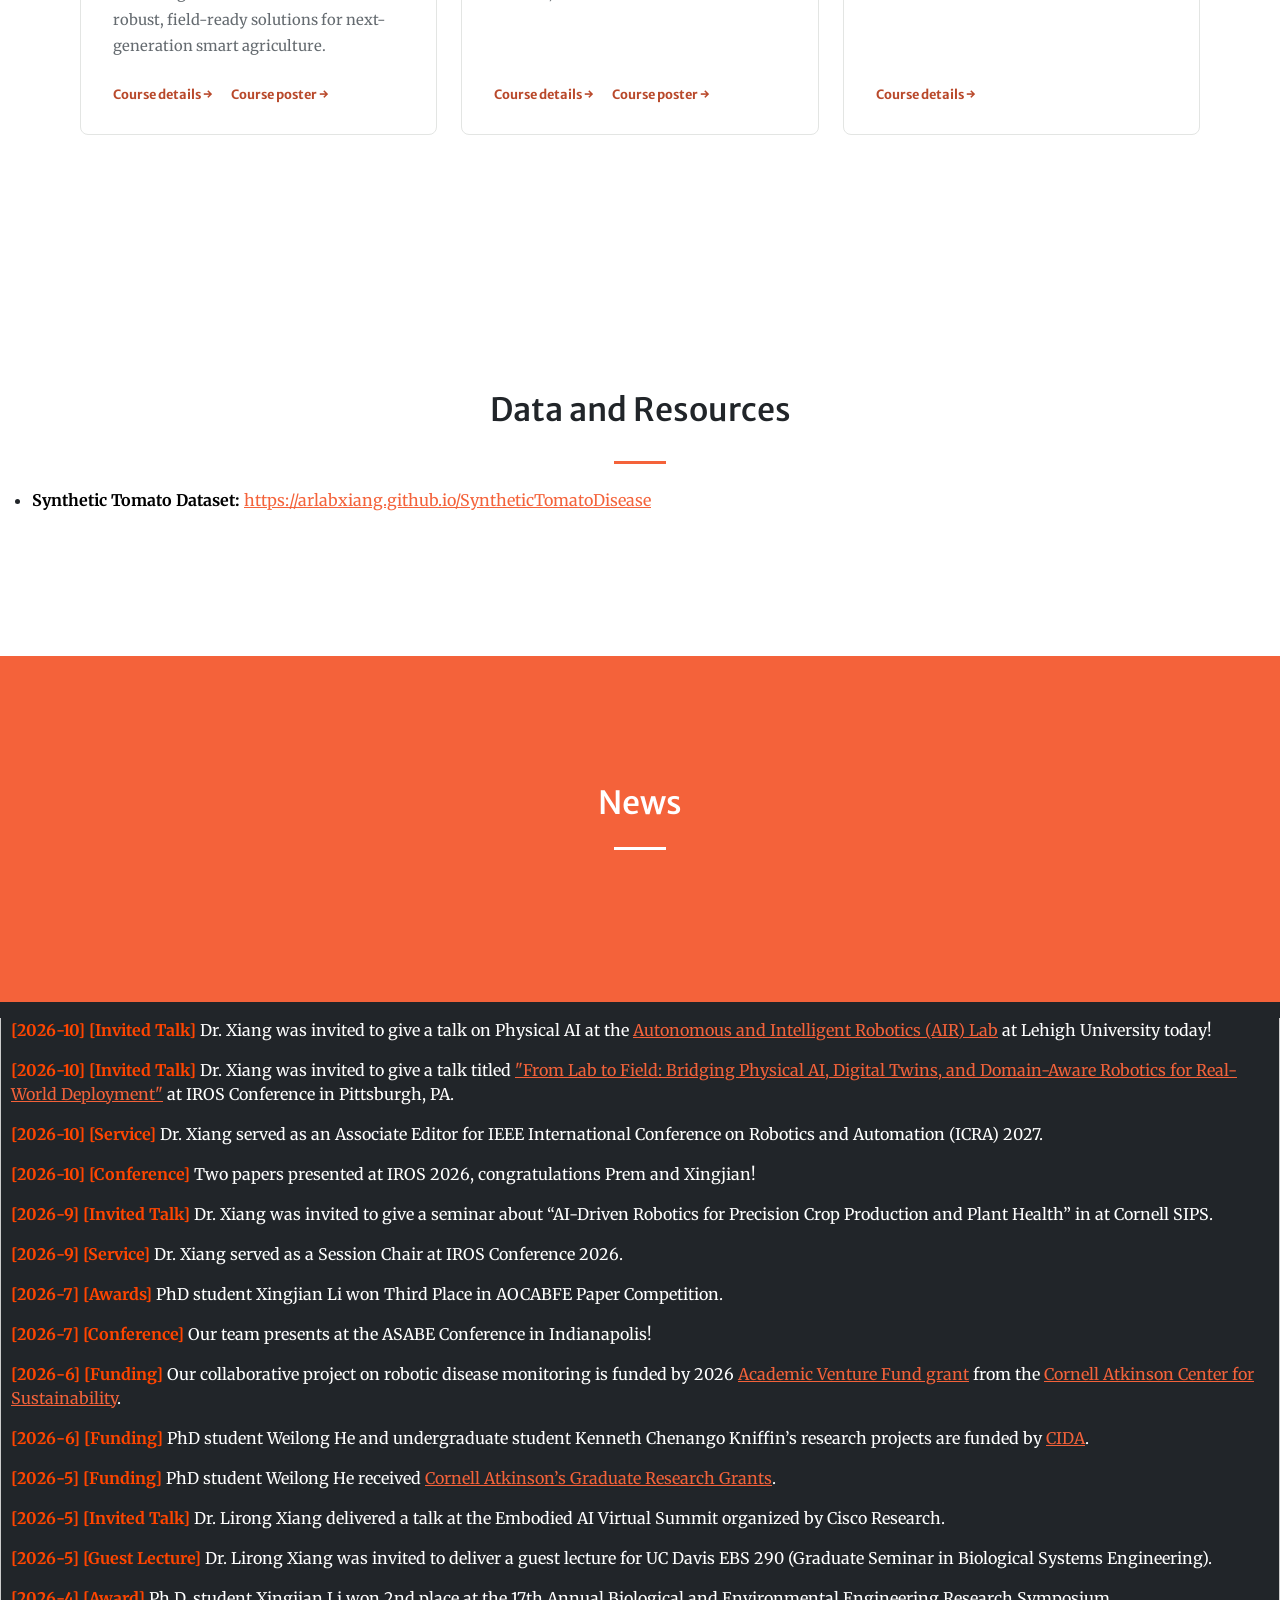
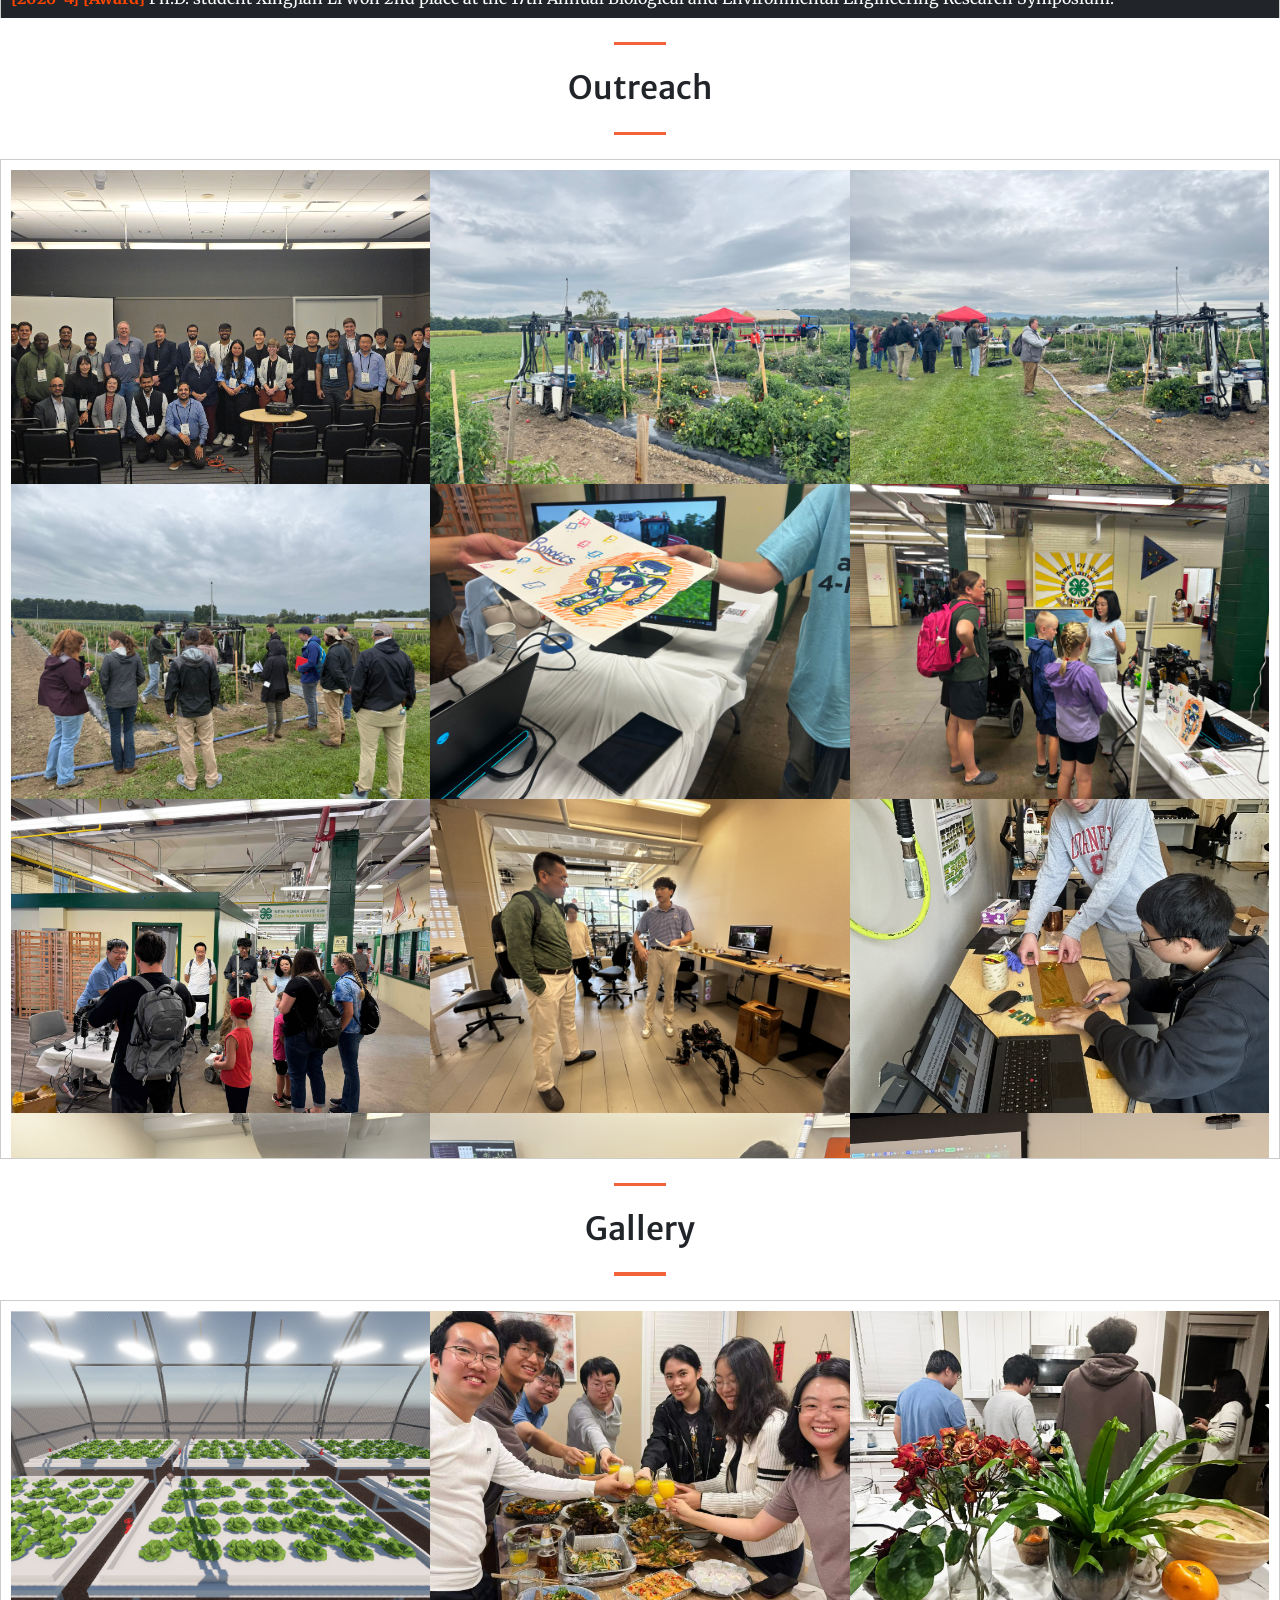
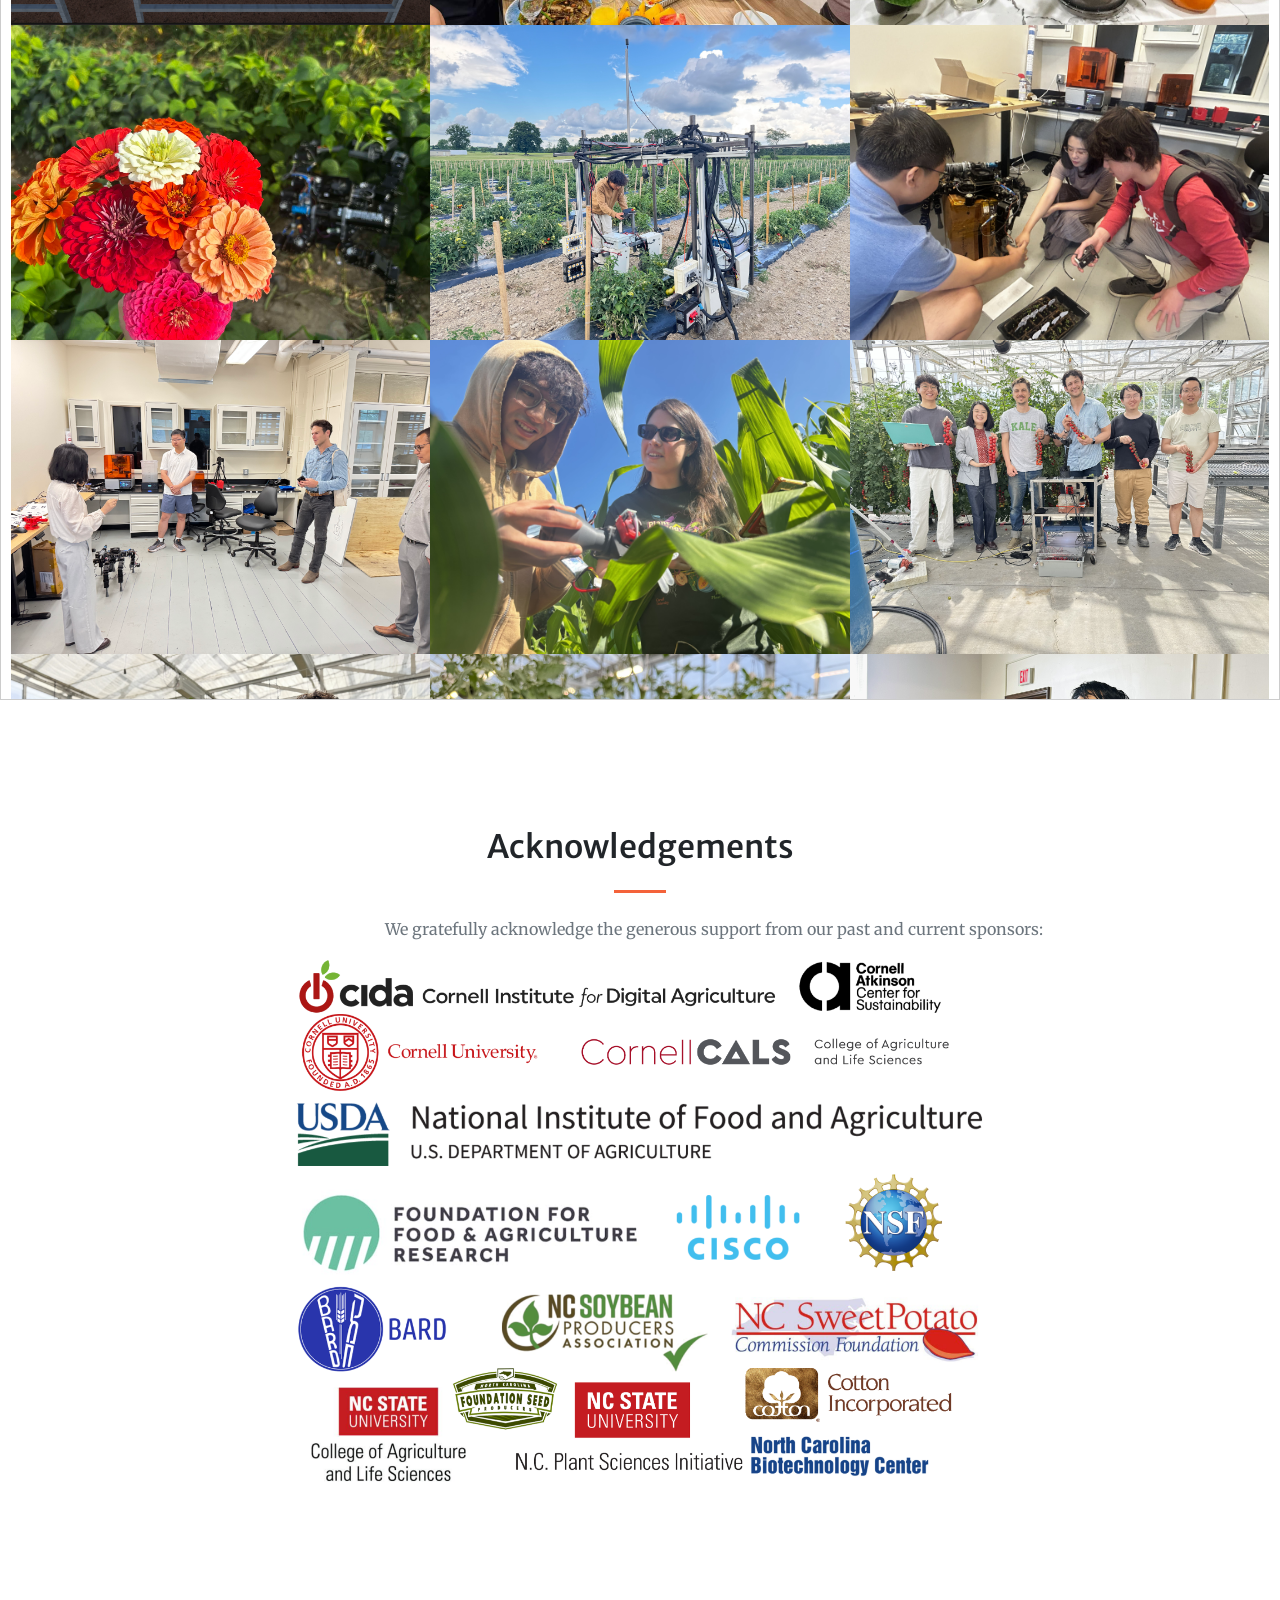
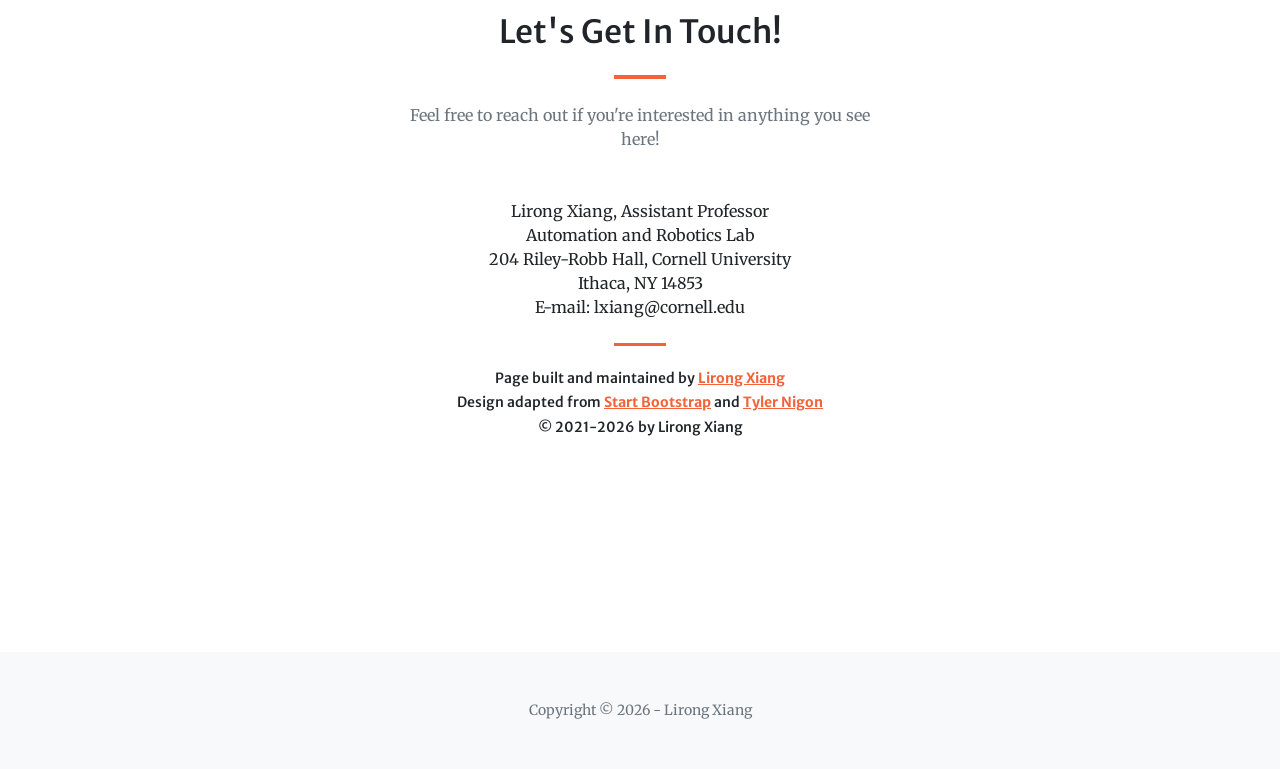
==== commit 59ec809c: "[ #lxweb ] Update research videos and teaching posters." ====
--- a/index.html
+++ b/index.html
@@ -959,13 +959,13 @@
                             </a>
                         </h3>
                         <p>
-                            This course introduces sensing, dynamic modeling, and feedback control through applications in biological engineering. Topics include sensor principles and calibration, data acquisition, mechanical and thermal system dynamics, differential equation models, transfer functions, block diagrams, and proportional–integral–derivative (PID) control. Hands-on laboratories connect lectures with practical measurement, modeling, and controller design using microcontrollers, sensors, and actuators. A team project integrates these skills to develop and evaluate a sensing and control system for a biological application, such as greenhouse monitoring or irrigation.
+                            This course introduces sensing, dynamic modeling, and feedback control through applications in biological engineering. Topics include sensor data acquisition, system dynamics, differential equations, transfer functions, block diagrams, and proportional–integral–derivative (PID) control. Hands-on laboratory activities connect classroom concepts to real-world applications, such as greenhouse monitoring and control, using microcontrollers, sensors, and actuators.
                         </p>
                         <div class="teaching-card-links">
                             <a href="https://classes.cornell.edu/browse/roster/SP27/class/BEE/4940">
                                 Course details →
                             </a>
-                            <a href="https://drive.google.com/file/d/1DK0XMZycSDCVjEQ25wuRMCFIplpdKiBJ/view">
+                            <a href="https://drive.google.com/file/d/1z3OplH1vqYyfoOJMLFpwewRK3HQOfXTu/view?usp=sharing">
                                 Course poster →
                             </a>
                         </div>
@@ -2267,12 +2267,12 @@
                             <h6 class="small">&copy; 2021-2026 by Lirong Xiang</h6>
 
                             <div style="display: flex; flex-wrap: wrap; justify-content: center; gap: 20px; margin: 20px auto; max-width: 650px;">
+<!--                                <div style="flex: 1; min-width: 250px; max-width: 300px; text-align: center;">-->
+<!--                                    <a href="https://mapmyvisitors.com/web/1c8tb"  title="Visit tracker"><img src="https://mapmyvisitors.com/map.png?d=Cj6mMZOLUwozoqncsT_VsZU9uNZUaqO1k89yMz_dozQ&cl=ffffff" /></a>-->
+<!--                                </div>-->
                                 <div style="flex: 1; min-width: 250px; max-width: 300px; text-align: center;">
-                                    <a href="https://mapmyvisitors.com/web/1c8tb"  title="Visit tracker"><img src="https://mapmyvisitors.com/map.png?d=Cj6mMZOLUwozoqncsT_VsZU9uNZUaqO1k89yMz_dozQ&cl=ffffff" /></a>
+                                    <script type="text/javascript" id="mapmyvisitors" src="//mapmyvisitors.com/map.js?d=Cj6mMZOLUwozoqncsT_VsZU9uNZUaqO1k89yMz_dozQ&cl=ffffff&w=a"></script>
                                 </div>
-<!--                                <div style="flex: 1; min-width: 250px; max-width: 300px; text-align: center;">-->
-<!--                                    <script type="text/javascript" id="mapmyvisitors" src="//mapmyvisitors.com/map.js?d=Cj6mMZOLUwozoqncsT_VsZU9uNZUaqO1k89yMz_dozQ&cl=ffffff&w=a"></script>-->
-<!--                                </div>-->
 <!--                                <div style="flex: 1; min-width: 130px; max-width: 180px; text-align: center;">-->
 <!--                                    <script type="text/javascript" id="mmvst_globe" src="//mapmyvisitors.com/globe.js?d=xsolaLPAgmb_ZSEuf4nQ4GN76KkSlS2kxj0QW6rDFMU"></script>-->
 <!--                                </div>-->
